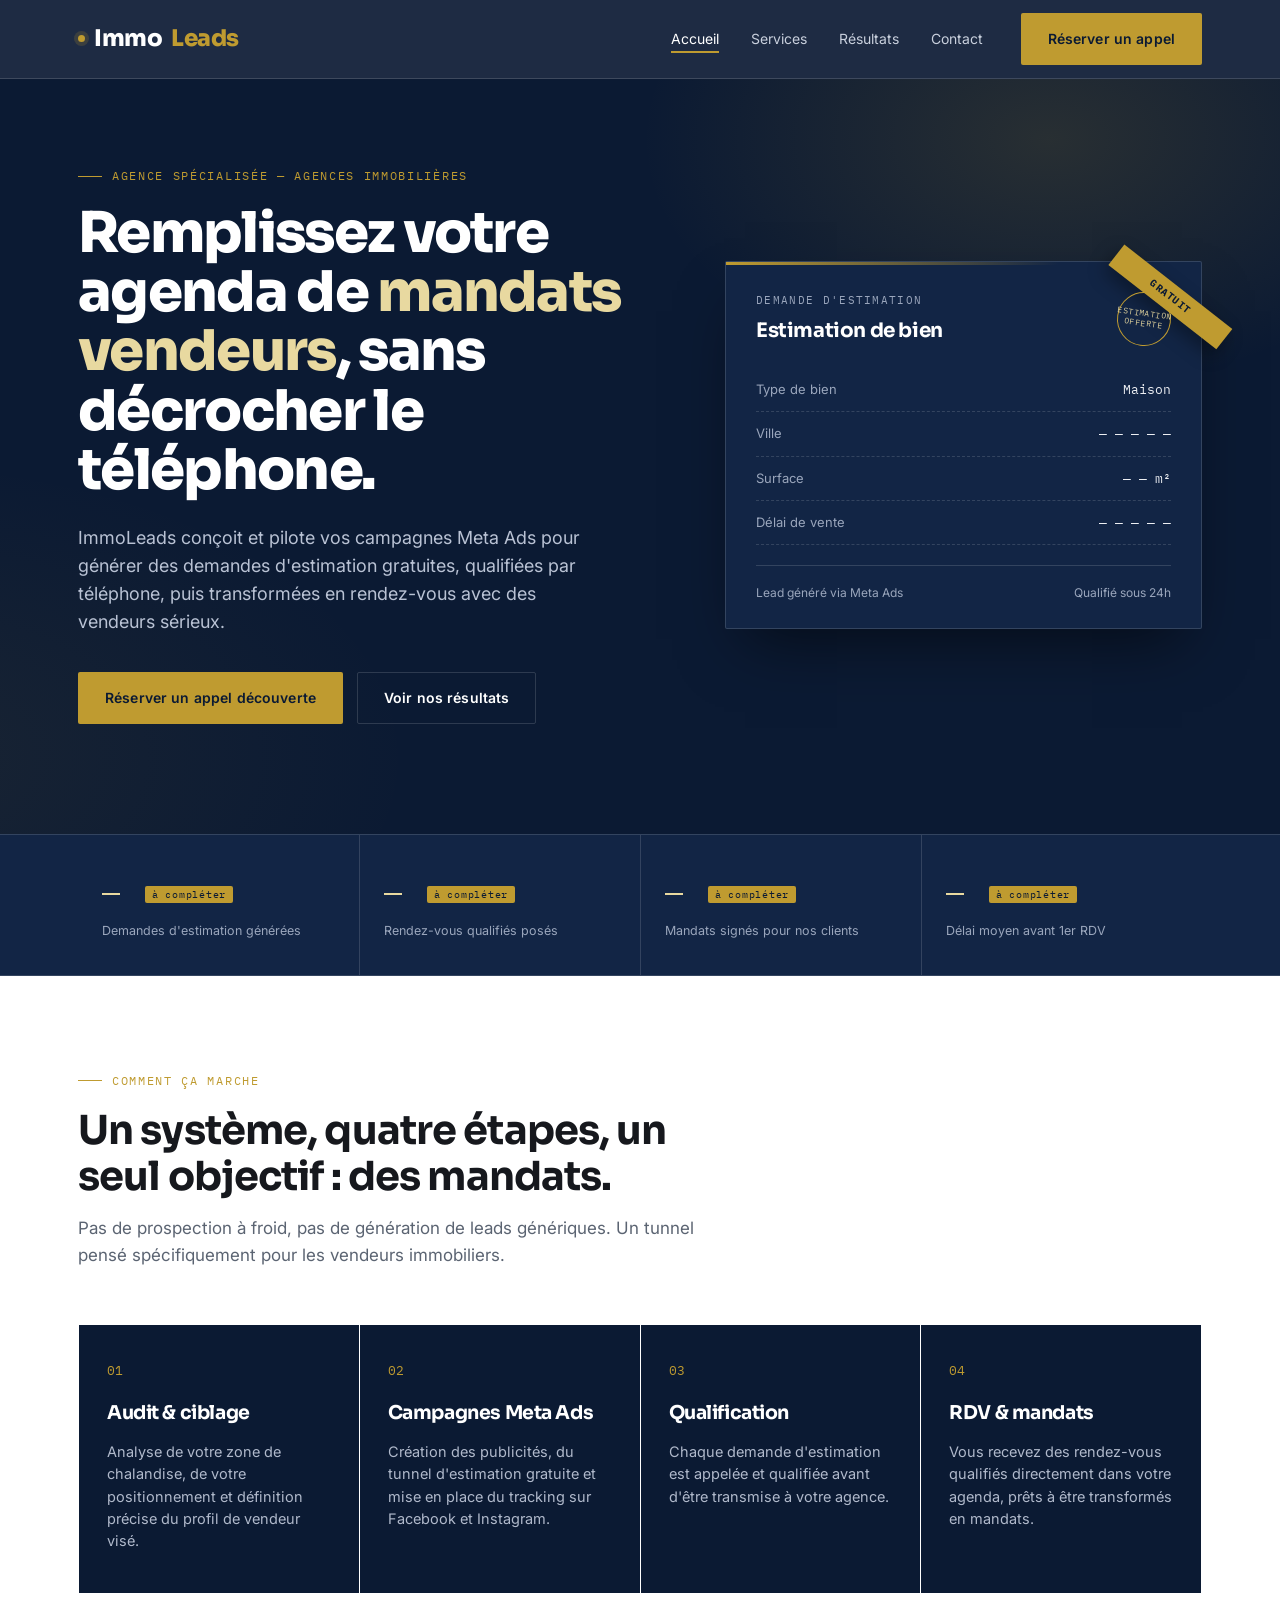
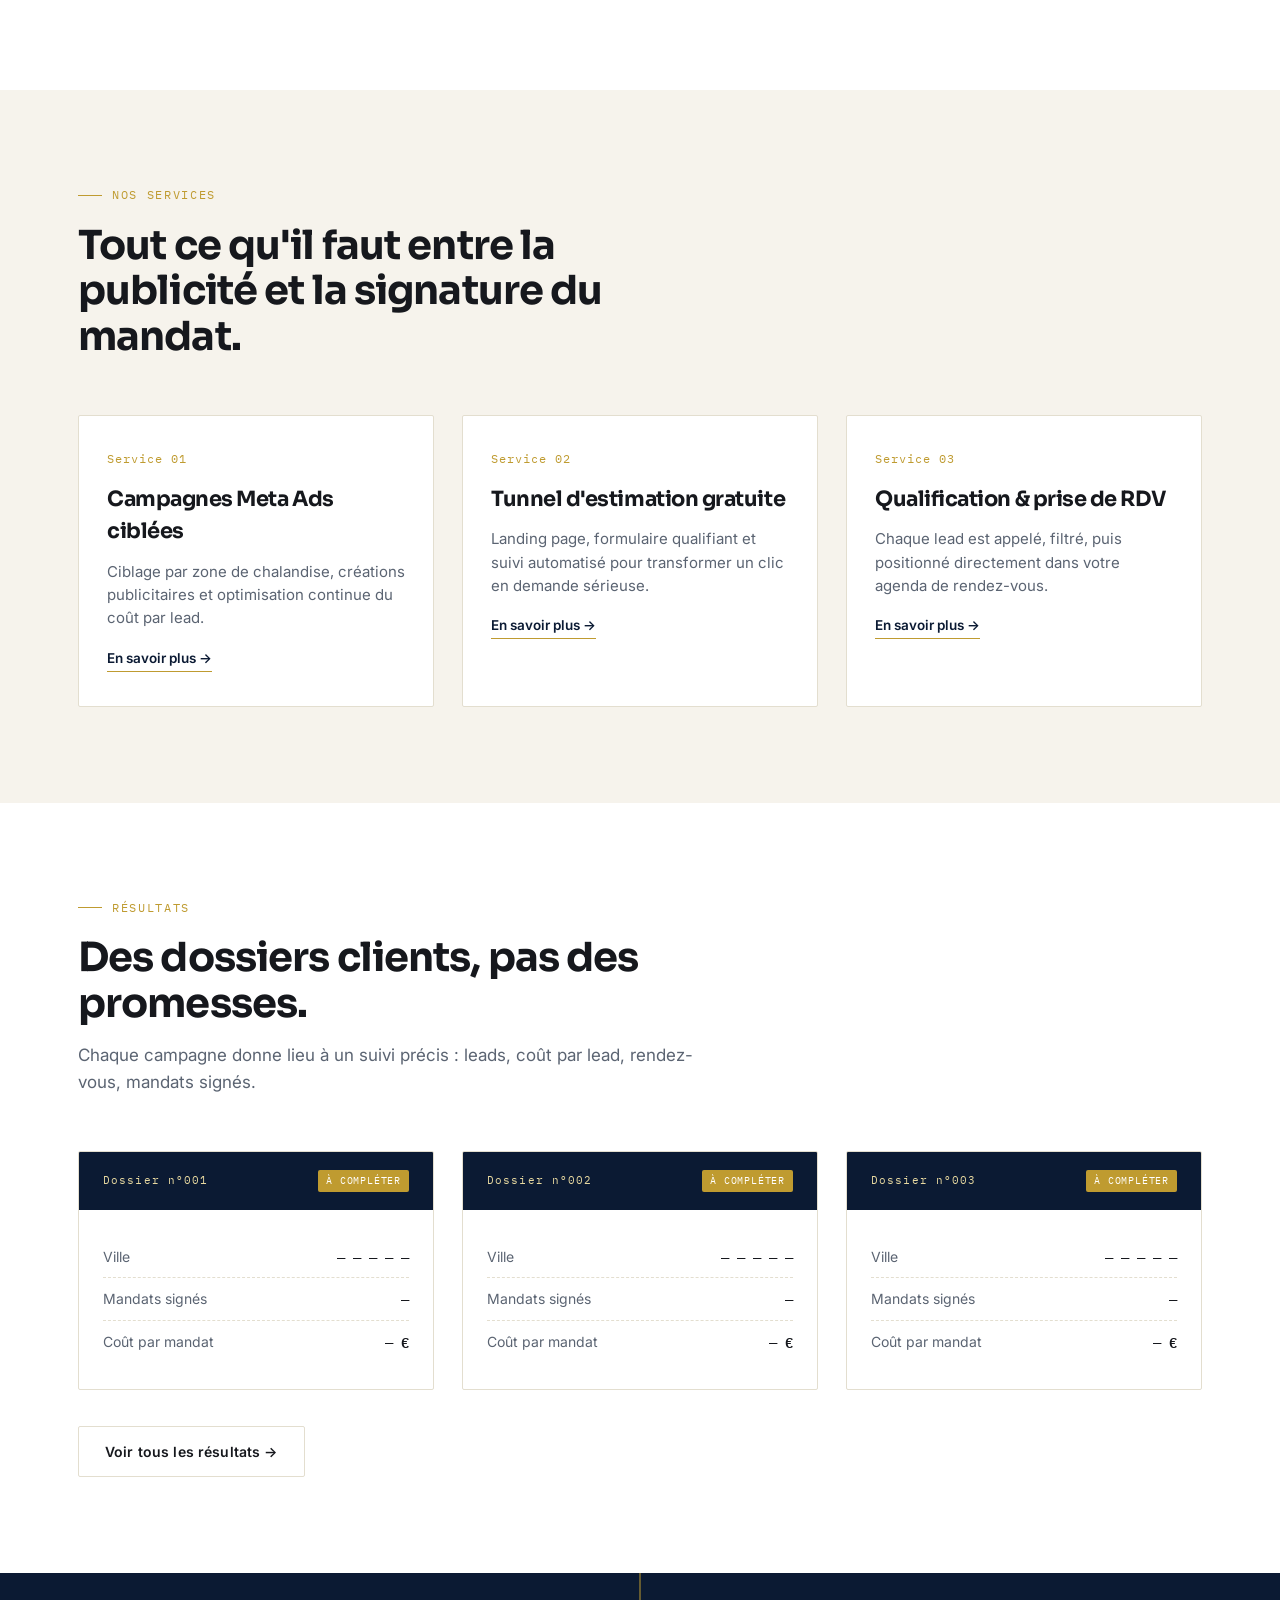
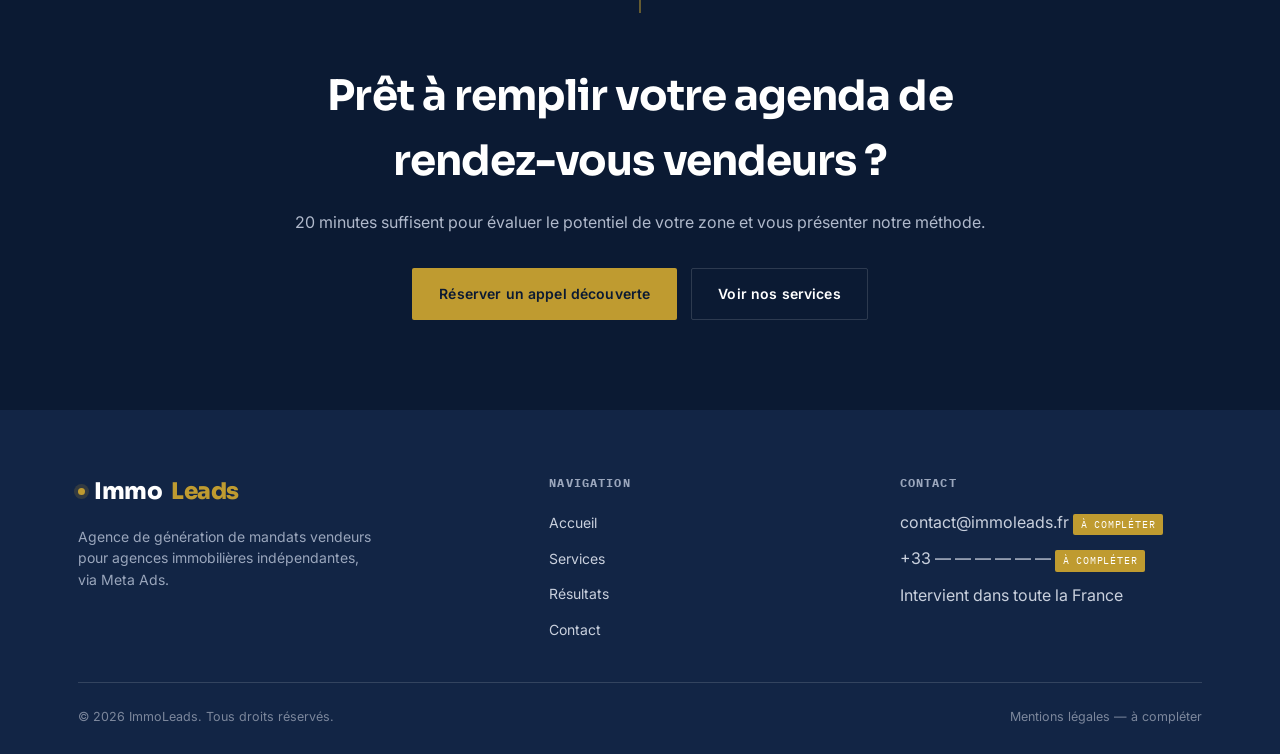
==== index.html @ 3cfb15c8 "Add ImmoLeads agency site: premium navy & gold, refined sans-serif Site web complet de l'agence mark" ====
<!DOCTYPE html>
<html lang="fr">
<head>
<meta charset="UTF-8">
<meta name="viewport" content="width=device-width, initial-scale=1.0">
<title>ImmoLeads — Génération de mandats vendeurs pour agences immobilières</title>
<meta name="description" content="ImmoLeads conçoit et pilote vos campagnes Meta Ads pour générer des estimations gratuites qualifiées, transformées en rendez-vous puis en mandats signés.">
<link rel="preconnect" href="https://fonts.googleapis.com">
<link rel="preconnect" href="https://fonts.gstatic.com" crossorigin>
<link href="https://fonts.googleapis.com/css2?family=Inter:wght@400;500;600;700&family=Sora:wght@500;600;700;800&family=IBM+Plex+Mono:wght@400;600&display=swap" rel="stylesheet">
<link rel="stylesheet" href="style.css">
</head>
<body>

<header class="site-header">
  <div class="wrap">
    <a href="index.html" class="logo"><span class="dot"></span>Immo<span class="accent">Leads</span></a>
    <nav class="nav-desktop">
      <ul class="nav-links">
        <li><a href="index.html" class="active">Accueil</a></li>
        <li><a href="services.html">Services</a></li>
        <li><a href="resultats.html">Résultats</a></li>
        <li><a href="contact.html">Contact</a></li>
      </ul>
      <a href="contact.html" class="btn btn-gold">Réserver un appel</a>
    </nav>
    <button class="nav-toggle" aria-label="Ouvrir le menu" aria-expanded="false">
      <svg viewBox="0 0 24 24" fill="none" stroke="currentColor" stroke-width="2"><line x1="3" y1="6" x2="21" y2="6"/><line x1="3" y1="12" x2="21" y2="12"/><line x1="3" y1="18" x2="21" y2="18"/></svg>
    </button>
  </div>
  <div class="nav-mobile">
    <a href="index.html">Accueil</a>
    <a href="services.html">Services</a>
    <a href="resultats.html">Résultats</a>
    <a href="contact.html">Contact</a>
    <a href="contact.html" class="btn btn-gold">Réserver un appel</a>
  </div>
</header>

<section class="hero">
  <div class="wrap">
    <div>
      <div class="eyebrow">Agence spécialisée — Agences immobilières</div>
      <h1>Remplissez votre agenda de <em>mandats vendeurs</em>, sans décrocher le téléphone.</h1>
      <p class="sub">ImmoLeads conçoit et pilote vos campagnes Meta Ads pour générer des demandes d'estimation gratuites, qualifiées par téléphone, puis transformées en rendez-vous avec des vendeurs sérieux.</p>
      <div class="cta-row">
        <a href="contact.html" class="btn btn-gold">Réserver un appel découverte</a>
        <a href="resultats.html" class="btn btn-outline">Voir nos résultats</a>
      </div>
    </div>
    <div class="estimation-card">
      <div class="ec-ribbon">Gratuit</div>
      <div class="ec-head">
        <div>
          <div class="ec-label">Demande d'estimation</div>
          <div class="ec-title">Estimation de bien</div>
        </div>
        <div class="seal">Estimation<br>offerte</div>
      </div>
      <div class="ec-field"><span>Type de bien</span><span>Maison</span></div>
      <div class="ec-field"><span>Ville</span><span>— — — — —</span></div>
      <div class="ec-field"><span>Surface</span><span>— — m²</span></div>
      <div class="ec-field"><span>Délai de vente</span><span>— — — — —</span></div>
      <div class="ec-foot">
        <span>Lead généré via Meta Ads</span>
        <span>Qualifié sous 24h</span>
      </div>
    </div>
  </div>
</section>

<section class="stat-strip">
  <div class="wrap">
    <div class="stat-item">
      <div class="stat-num">— <span class="tbd">à compléter</span></div>
      <div class="stat-label">Demandes d'estimation générées</div>
    </div>
    <div class="stat-item">
      <div class="stat-num">— <span class="tbd">à compléter</span></div>
      <div class="stat-label">Rendez-vous qualifiés posés</div>
    </div>
    <div class="stat-item">
      <div class="stat-num">— <span class="tbd">à compléter</span></div>
      <div class="stat-label">Mandats signés pour nos clients</div>
    </div>
    <div class="stat-item">
      <div class="stat-num">— <span class="tbd">à compléter</span></div>
      <div class="stat-label">Délai moyen avant 1er RDV</div>
    </div>
  </div>
</section>

<section class="section">
  <div class="wrap">
    <div class="section-head">
      <div class="eyebrow">Comment ça marche</div>
      <h2>Un système, quatre étapes, un seul objectif : des mandats.</h2>
      <p>Pas de prospection à froid, pas de génération de leads génériques. Un tunnel pensé spécifiquement pour les vendeurs immobiliers.</p>
    </div>
  </div>
  <div class="wrap">
    <div class="process-grid">
      <div class="process-step">
        <div class="num">01</div>
        <h3>Audit & ciblage</h3>
        <p>Analyse de votre zone de chalandise, de votre positionnement et définition précise du profil de vendeur visé.</p>
      </div>
      <div class="process-step">
        <div class="num">02</div>
        <h3>Campagnes Meta Ads</h3>
        <p>Création des publicités, du tunnel d'estimation gratuite et mise en place du tracking sur Facebook et Instagram.</p>
      </div>
      <div class="process-step">
        <div class="num">03</div>
        <h3>Qualification</h3>
        <p>Chaque demande d'estimation est appelée et qualifiée avant d'être transmise à votre agence.</p>
      </div>
      <div class="process-step">
        <div class="num">04</div>
        <h3>RDV & mandats</h3>
        <p>Vous recevez des rendez-vous qualifiés directement dans votre agenda, prêts à être transformés en mandats.</p>
      </div>
    </div>
  </div>
</section>

<section class="section section--cream">
  <div class="wrap">
    <div class="section-head">
      <div class="eyebrow">Nos services</div>
      <h2>Tout ce qu'il faut entre la publicité et la signature du mandat.</h2>
    </div>
    <div class="card-grid">
      <div class="card">
        <div class="num">Service 01</div>
        <h3>Campagnes Meta Ads ciblées</h3>
        <p>Ciblage par zone de chalandise, créations publicitaires et optimisation continue du coût par lead.</p>
        <a href="services.html" class="card-link">En savoir plus →</a>
      </div>
      <div class="card">
        <div class="num">Service 02</div>
        <h3>Tunnel d'estimation gratuite</h3>
        <p>Landing page, formulaire qualifiant et suivi automatisé pour transformer un clic en demande sérieuse.</p>
        <a href="services.html" class="card-link">En savoir plus →</a>
      </div>
      <div class="card">
        <div class="num">Service 03</div>
        <h3>Qualification & prise de RDV</h3>
        <p>Chaque lead est appelé, filtré, puis positionné directement dans votre agenda de rendez-vous.</p>
        <a href="services.html" class="card-link">En savoir plus →</a>
      </div>
    </div>
  </div>
</section>

<section class="section">
  <div class="wrap">
    <div class="section-head">
      <div class="eyebrow">Résultats</div>
      <h2>Des dossiers clients, pas des promesses.</h2>
      <p>Chaque campagne donne lieu à un suivi précis : leads, coût par lead, rendez-vous, mandats signés.</p>
    </div>
    <div class="card-grid">
      <div class="dossier-card">
        <div class="dossier-head"><span class="ref">Dossier n°001</span><span class="fill-tag">à compléter</span></div>
        <div class="dossier-body">
          <div class="dossier-row"><span>Ville</span><span>— — — — —</span></div>
          <div class="dossier-row"><span>Mandats signés</span><span>—</span></div>
          <div class="dossier-row"><span>Coût par mandat</span><span>— €</span></div>
        </div>
      </div>
      <div class="dossier-card">
        <div class="dossier-head"><span class="ref">Dossier n°002</span><span class="fill-tag">à compléter</span></div>
        <div class="dossier-body">
          <div class="dossier-row"><span>Ville</span><span>— — — — —</span></div>
          <div class="dossier-row"><span>Mandats signés</span><span>—</span></div>
          <div class="dossier-row"><span>Coût par mandat</span><span>— €</span></div>
        </div>
      </div>
      <div class="dossier-card">
        <div class="dossier-head"><span class="ref">Dossier n°003</span><span class="fill-tag">à compléter</span></div>
        <div class="dossier-body">
          <div class="dossier-row"><span>Ville</span><span>— — — — —</span></div>
          <div class="dossier-row"><span>Mandats signés</span><span>—</span></div>
          <div class="dossier-row"><span>Coût par mandat</span><span>— €</span></div>
        </div>
      </div>
    </div>
    <div style="margin-top:36px;">
      <a href="resultats.html" class="btn btn-outline on-light">Voir tous les résultats →</a>
    </div>
  </div>
</section>

<section class="cta-band">
  <div class="wrap">
    <h2>Prêt à remplir votre agenda de rendez-vous vendeurs ?</h2>
    <p>20 minutes suffisent pour évaluer le potentiel de votre zone et vous présenter notre méthode.</p>
    <div class="cta-row">
      <a href="contact.html" class="btn btn-gold">Réserver un appel découverte</a>
      <a href="services.html" class="btn btn-outline">Voir nos services</a>
    </div>
  </div>
</section>

<footer class="site-footer">
  <div class="wrap">
    <div class="footer-grid">
      <div class="footer-brand">
        <a href="index.html" class="logo"><span class="dot"></span>Immo<span class="accent">Leads</span></a>
        <p>Agence de génération de mandats vendeurs pour agences immobilières indépendantes, via Meta Ads.</p>
      </div>
      <div class="footer-col">
        <h4>Navigation</h4>
        <ul>
          <li><a href="index.html">Accueil</a></li>
          <li><a href="services.html">Services</a></li>
          <li><a href="resultats.html">Résultats</a></li>
          <li><a href="contact.html">Contact</a></li>
        </ul>
      </div>
      <div class="footer-col">
        <h4>Contact</h4>
        <ul>
          <li>contact@immoleads.fr <span class="fill-tag">à compléter</span></li>
          <li>+33 — — — — — — <span class="fill-tag">à compléter</span></li>
          <li>Intervient dans toute la France</li>
        </ul>
      </div>
    </div>
    <div class="footer-bottom">
      <span>© 2026 ImmoLeads. Tous droits réservés.</span>
      <span>Mentions légales — à compléter</span>
    </div>
  </div>
</footer>

<script src="script.js"></script>
</body>
</html>
---- style.css ----
/* ==========================================================================
   ImmoLeads — Design tokens
   Display: Sora (refined geometric sans-serif, premium gravitas)
   Body: Inter (clean, trustworthy)
   Utility/data: IBM Plex Mono (stats, figures, labels — "data behind the deal")
   Palette: bleu marine & doré
   ========================================================================== */

:root{
  --navy-deep:#0B1A33;
  --navy-mid:#122545;
  --navy-line:rgba(255,255,255,0.12);
  --gold:#BF9B30;
  --gold-light:#E8D9A0;
  --cream:#F6F3EC;
  --paper:#FFFFFF;
  --ink:#16181D;
  --slate:#5B6472;
  --border-light:#E3DECF;
  --border-dark:rgba(255,255,255,0.14);

  --display: "Sora", -apple-system, BlinkMacSystemFont, "Segoe UI", sans-serif;
  --sans: "Inter", -apple-system, BlinkMacSystemFont, "Segoe UI", sans-serif;
  --mono: "IBM Plex Mono", "SFMono-Regular", Menlo, monospace;

  --max-w: 1180px;
  --radius: 2px;
}

*,*::before,*::after{ box-sizing:border-box; }
html{ scroll-behavior:smooth; }
@media (prefers-reduced-motion: reduce){
  html{ scroll-behavior:auto; }
  *,*::before,*::after{ animation-duration:0.01ms !important; animation-iteration-count:1 !important; transition-duration:0.01ms !important; }
}

body{
  margin:0;
  font-family:var(--sans);
  color:var(--ink);
  background:var(--paper);
  -webkit-font-smoothing:antialiased;
  line-height:1.55;
}

img{ max-width:100%; display:block; }
a{ color:inherit; text-decoration:none; }
ul{ margin:0; padding:0; list-style:none; }
h1,h2,h3,h4{ font-family:var(--display); margin:0; font-weight:700; letter-spacing:-0.022em; }
p{ margin:0; }

:focus-visible{
  outline:2px solid var(--gold);
  outline-offset:3px;
}

.wrap{
  max-width:var(--max-w);
  margin:0 auto;
  padding:0 28px;
}

.eyebrow{
  font-family:var(--mono);
  font-size:12px;
  letter-spacing:0.14em;
  text-transform:uppercase;
  color:var(--gold);
  display:flex;
  align-items:center;
  gap:10px;
  margin-bottom:18px;
}
.eyebrow::before{
  content:"";
  width:24px;
  height:1px;
  background:var(--gold);
  display:inline-block;
}

.section{ padding:96px 0; }
.section--tight{ padding:64px 0; }
.section--navy{ background:var(--navy-deep); color:#EDEFF3; }
.section--mid{ background:var(--navy-mid); color:#EDEFF3; }
.section--cream{ background:var(--cream); }

.section-head{
  max-width:640px;
  margin-bottom:56px;
}
.section-head h2{ font-size:clamp(28px,3.4vw,40px); line-height:1.14; }
.section-head p{ margin-top:16px; color:var(--slate); font-size:17px; }
.section--navy .section-head p,
.section--mid .section-head p{ color:#B9C2D4; }

/* ---------- Buttons ---------- */
.btn{
  display:inline-flex;
  align-items:center;
  justify-content:center;
  gap:8px;
  padding:14px 26px;
  font-family:var(--sans);
  font-size:14px;
  font-weight:600;
  letter-spacing:0.01em;
  border-radius:var(--radius);
  border:1px solid transparent;
  cursor:pointer;
  transition:background .18s ease, color .18s ease, border-color .18s ease, transform .18s ease;
  white-space:nowrap;
}
.btn-gold{
  background:var(--gold);
  color:var(--navy-deep);
}
.btn-gold:hover{ background:var(--gold-light); transform:translateY(-1px); }
.btn-outline{
  background:transparent;
  color:inherit;
  border-color:var(--border-dark);
}
.btn-outline:hover{ border-color:var(--gold); color:var(--gold); }
.section--cream .btn-outline,
body .btn-outline.on-light{
  border-color:var(--border-light);
  color:var(--ink);
}
.section--cream .btn-outline:hover{ border-color:var(--gold); color:var(--gold); }
.btn-block{ width:100%; }

/* ---------- Header ---------- */
.site-header{
  position:sticky;
  top:0;
  z-index:50;
  background:rgba(11,26,51,0.92);
  backdrop-filter:blur(8px);
  border-bottom:1px solid var(--border-dark);
}
.site-header .wrap{
  display:flex;
  align-items:center;
  justify-content:space-between;
  height:78px;
}

/* ---------- Brand / studio name (en vedette) ---------- */
.logo{
  font-family:var(--display);
  font-size:23px;
  font-weight:800;
  color:#fff;
  display:flex;
  align-items:center;
  gap:9px;
  letter-spacing:-0.02em;
}
.logo .dot{
  width:7px; height:7px;
  background:var(--gold);
  border-radius:50%;
  display:inline-block;
  box-shadow:0 0 0 4px rgba(191,155,48,0.18);
}
.logo .accent{ color:var(--gold); }

.nav-desktop{
  display:flex;
  align-items:center;
  gap:38px;
}
.nav-links{
  display:flex;
  gap:32px;
  font-size:14px;
  color:#C9D0DD;
}
.nav-links a{ position:relative; padding:6px 0; transition:color .15s ease; }
.nav-links a:hover, .nav-links a.active{ color:#fff; }
.nav-links a.active::after{
  content:"";
  position:absolute;
  left:0; right:0; bottom:0;
  height:2px;
  background:var(--gold);
}

.nav-toggle{
  display:none;
  background:none;
  border:1px solid var(--border-dark);
  color:#fff;
  width:42px; height:42px;
  align-items:center;
  justify-content:center;
  border-radius:var(--radius);
  cursor:pointer;
}
.nav-toggle svg{ width:18px; height:18px; }

.nav-mobile{
  display:none;
  flex-direction:column;
  background:var(--navy-mid);
  border-bottom:1px solid var(--border-dark);
}
.nav-mobile.open{ display:flex; }
.nav-mobile a{
  padding:16px 28px;
  border-top:1px solid var(--border-dark);
  font-size:15px;
  color:#EDEFF3;
}
.nav-mobile .btn{ margin:18px 28px; }

@media (max-width:880px){
  .nav-desktop{ display:none; }
  .nav-toggle{ display:flex; }
}

/* ---------- Hero ---------- */
.hero{
  background:var(--navy-deep);
  color:#fff;
  position:relative;
  overflow:hidden;
  padding:88px 0 110px;
}
.hero::before{
  content:"";
  position:absolute;
  inset:0;
  background:
    radial-gradient(680px 420px at 82% 8%, rgba(191,155,48,0.16), transparent 60%),
    radial-gradient(900px 500px at -10% 90%, rgba(191,155,48,0.08), transparent 60%);
  pointer-events:none;
}
.hero .wrap{
  position:relative;
  display:grid;
  grid-template-columns:1.1fr 0.9fr;
  gap:64px;
  align-items:center;
}
.hero h1{
  font-size:clamp(34px,4.6vw,56px);
  line-height:1.06;
  font-weight:800;
  letter-spacing:-0.03em;
  color:#fff;
}
.hero h1 em{ color:var(--gold-light); font-style:normal; }
.hero .sub{
  margin-top:24px;
  font-size:18px;
  color:#B9C2D4;
  max-width:520px;
}
.hero .cta-row{
  display:flex;
  gap:14px;
  margin-top:36px;
  flex-wrap:wrap;
}
.hero--page{ padding:64px 0 80px; }
.hero--page .wrap{ grid-template-columns:1fr; gap:0; }
.hero--page .sub{ max-width:620px; }

/* ---------- Estimation card (signature element) ---------- */
.estimation-card{
  position:relative;
  background:var(--navy-mid);
  border:1px solid var(--border-dark);
  border-radius:var(--radius);
  padding:30px 30px 26px;
  box-shadow:0 30px 60px -20px rgba(0,0,0,0.55);
}
.estimation-card::before{
  content:"";
  position:absolute;
  top:0; left:0; right:0;
  height:3px;
  background:linear-gradient(90deg,var(--gold),transparent 70%);
}
.estimation-card .ec-head{
  display:flex;
  justify-content:space-between;
  align-items:flex-start;
  margin-bottom:22px;
}
.estimation-card .ec-label{
  font-family:var(--mono);
  font-size:11px;
  letter-spacing:0.12em;
  text-transform:uppercase;
  color:#9AA6BC;
}
.estimation-card .ec-title{
  font-family:var(--display);
  font-weight:700;
  font-size:20px;
  letter-spacing:-0.02em;
  color:#fff;
  margin-top:6px;
}
.seal{
  width:54px; height:54px;
  border-radius:50%;
  border:1px solid var(--gold);
  display:flex;
  align-items:center;
  justify-content:center;
  text-align:center;
  font-family:var(--mono);
  font-size:8px;
  letter-spacing:0.06em;
  text-transform:uppercase;
  color:var(--gold-light);
  line-height:1.2;
  flex-shrink:0;
  transform:rotate(8deg);
}
.ec-field{
  display:flex;
  justify-content:space-between;
  align-items:baseline;
  padding:11px 0;
  border-bottom:1px dashed var(--border-dark);
  font-size:13px;
}
.ec-field span:first-child{ color:#9AA6BC; }
.ec-field span:last-child{ color:#EDEFF3; font-family:var(--mono); }
.ec-ribbon{
  position:absolute;
  top:22px; right:-38px;
  background:var(--gold);
  color:var(--navy-deep);
  font-family:var(--mono);
  font-size:10px;
  letter-spacing:0.1em;
  text-transform:uppercase;
  font-weight:700;
  padding:5px 44px;
  transform:rotate(38deg);
  box-shadow:0 8px 18px rgba(0,0,0,0.35);
}
.ec-foot{
  margin-top:20px;
  padding-top:18px;
  border-top:1px solid var(--border-dark);
  font-size:12px;
  color:#9AA6BC;
  display:flex;
  justify-content:space-between;
}

/* ---------- Stat strip ---------- */
.stat-strip{
  background:var(--navy-mid);
  border-top:1px solid var(--border-dark);
  border-bottom:1px solid var(--border-dark);
}
.stat-strip .wrap{
  display:grid;
  grid-template-columns:repeat(4,1fr);
  gap:0;
}
.stat-item{
  padding:34px 24px;
  text-align:left;
  border-left:1px solid var(--border-dark);
}
.stat-item:first-child{ border-left:none; }
.stat-num{
  font-family:var(--mono);
  font-size:30px;
  color:var(--gold-light);
  letter-spacing:-0.02em;
}
.stat-label{
  margin-top:6px;
  font-size:12.5px;
  color:#9AA6BC;
}
.tbd{
  font-size:9.5px;
  font-family:var(--mono);
  letter-spacing:0.08em;
  color:var(--navy-deep);
  background:var(--gold);
  padding:2px 7px;
  border-radius:2px;
  margin-left:8px;
  vertical-align:middle;
}

/* ---------- Process steps ---------- */
.process-grid{
  display:grid;
  grid-template-columns:repeat(4,1fr);
  gap:1px;
  background:var(--border-dark);
  border:1px solid var(--border-dark);
}
.process-step{
  background:var(--navy-deep);
  padding:36px 28px 40px;
}
.process-step .num{
  font-family:var(--mono);
  font-size:13px;
  color:var(--gold);
}
.process-step h3{
  font-size:19px;
  color:#fff;
  margin-top:18px;
}
.process-step p{
  margin-top:12px;
  font-size:14.5px;
  color:#B0B9CB;
}

/* ---------- Card grids ---------- */
.card-grid{
  display:grid;
  grid-template-columns:repeat(3,1fr);
  gap:28px;
}
.card{
  background:var(--paper);
  border:1px solid var(--border-light);
  padding:34px 28px;
  border-radius:var(--radius);
  transition:border-color .18s ease, transform .18s ease;
}
.card:hover{ border-color:var(--gold); transform:translateY(-3px); }
.card .num{
  font-family:var(--mono);
  font-size:12px;
  color:var(--gold);
  letter-spacing:0.08em;
}
.card h3{ font-size:21px; margin-top:14px; }
.card p{ margin-top:12px; color:var(--slate); font-size:15px; }
.card a.card-link{
  display:inline-block;
  margin-top:18px;
  font-size:13.5px;
  font-weight:600;
  color:var(--navy-deep);
  border-bottom:1px solid var(--gold);
  padding-bottom:2px;
}

/* ---------- Dossier card (results) ---------- */
.dossier-card{
  background:var(--paper);
  border:1px solid var(--border-light);
  border-radius:var(--radius);
  padding:0;
  overflow:hidden;
}
.dossier-head{
  background:var(--navy-deep);
  color:#fff;
  padding:18px 24px;
  display:flex;
  justify-content:space-between;
  align-items:center;
}
.dossier-head .ref{
  font-family:var(--mono);
  font-size:11px;
  letter-spacing:0.1em;
  color:var(--gold-light);
}
.dossier-body{ padding:26px 24px; }
.dossier-row{
  display:flex;
  justify-content:space-between;
  padding:10px 0;
  border-bottom:1px dashed var(--border-light);
  font-size:14px;
}
.dossier-row:last-child{ border-bottom:none; }
.dossier-row span:first-child{ color:var(--slate); }
.dossier-row span:last-child{ font-family:var(--mono); font-weight:600; }
.dossier-quote{
  margin-top:18px;
  padding-top:18px;
  border-top:1px solid var(--border-light);
  font-style:italic;
  color:var(--slate);
  font-size:14px;
}

/* ---------- Service block (alternating) ---------- */
.service-block{
  display:grid;
  grid-template-columns:0.9fr 1.1fr;
  gap:64px;
  align-items:center;
  padding:64px 0;
  border-bottom:1px solid var(--border-light);
}
.service-block:last-child{ border-bottom:none; }
.service-block.reverse{ direction:rtl; }
.service-block.reverse > *{ direction:ltr; }
.service-visual{
  background:var(--cream);
  border:1px solid var(--border-light);
  padding:32px;
  min-height:280px;
  display:flex;
  flex-direction:column;
  justify-content:center;
  gap:14px;
}
.service-visual .vline{
  display:flex;
  justify-content:space-between;
  font-family:var(--mono);
  font-size:12.5px;
  color:var(--slate);
  padding:9px 0;
  border-bottom:1px dashed var(--border-light);
}
.service-block .num{
  font-family:var(--mono);
  color:var(--gold);
  font-size:13px;
}
.service-block h3{ font-size:27px; margin-top:14px; }
.service-block p.desc{ margin-top:14px; color:var(--slate); font-size:16px; }
.service-block .includes{ margin-top:22px; display:flex; flex-direction:column; gap:10px; }
.service-block .includes li{
  display:flex;
  gap:10px;
  font-size:14.5px;
  align-items:flex-start;
}
.service-block .includes li::before{
  content:"";
  width:6px; height:6px;
  margin-top:7px;
  background:var(--gold);
  flex-shrink:0;
}

/* ---------- CTA band ---------- */
.cta-band{
  background:var(--navy-deep);
  color:#fff;
  text-align:center;
  padding:90px 0;
  position:relative;
  overflow:hidden;
}
.cta-band::before{
  content:"";
  position:absolute; left:50%; top:0;
  width:1px; height:40px;
  background:var(--gold);
  transform:translateX(-50%);
}
.cta-band h2{
  font-size:clamp(28px,3.6vw,42px);
  max-width:680px;
  margin:0 auto;
}
.cta-band p{ margin-top:16px; color:#B0B9CB; }
.cta-band .cta-row{
  margin-top:34px;
  display:flex;
  justify-content:center;
  gap:14px;
  flex-wrap:wrap;
}

/* ---------- Footer ---------- */
.site-footer{
  background:var(--navy-mid);
  color:#C9D0DD;
  padding:64px 0 28px;
}
.footer-grid{
  display:grid;
  grid-template-columns:1.4fr 1fr 1fr;
  gap:48px;
  padding-bottom:40px;
  border-bottom:1px solid var(--border-dark);
}
.footer-brand .logo{ color:#fff; }
.footer-brand p{ margin-top:16px; font-size:14px; color:#9AA6BC; max-width:300px; }
.footer-col h4{
  font-family:var(--mono);
  font-size:11.5px;
  letter-spacing:0.1em;
  text-transform:uppercase;
  color:#9AA6BC;
  margin-bottom:18px;
}
.footer-col ul{ display:flex; flex-direction:column; gap:11px; }
.footer-col a{ font-size:14px; color:#C9D0DD; transition:color .15s ease; }
.footer-col a:hover{ color:var(--gold-light); }
.footer-bottom{
  padding-top:24px;
  display:flex;
  justify-content:space-between;
  font-size:12.5px;
  color:#7C879C;
  flex-wrap:wrap;
  gap:10px;
}

/* ---------- Forms ---------- */
.form-grid{ display:grid; grid-template-columns:1fr 1fr; gap:18px; }
.field{ display:flex; flex-direction:column; gap:8px; }
.field.full{ grid-column:1 / -1; }
.field label{ font-size:13px; font-weight:600; color:var(--ink); }
.field input, .field textarea{
  font-family:var(--sans);
  font-size:15px;
  padding:13px 14px;
  border:1px solid var(--border-light);
  border-radius:var(--radius);
  background:var(--paper);
  color:var(--ink);
}
.field input:focus, .field textarea:focus{
  outline:none;
  border-color:var(--gold);
  box-shadow:0 0 0 3px rgba(191,155,48,0.15);
}
.field textarea{ resize:vertical; min-height:120px; }

.contact-grid{
  display:grid;
  grid-template-columns:1.2fr 0.8fr;
  gap:48px;
  align-items:start;
}
.contact-info-card{
  background:var(--navy-deep);
  color:#fff;
  padding:36px 32px;
  border-radius:var(--radius);
}
.contact-info-card .row{
  padding:18px 0;
  border-top:1px solid var(--border-dark);
}
.contact-info-card .row:first-of-type{ border-top:none; padding-top:0; }
.contact-info-card .row .k{
  font-family:var(--mono);
  font-size:11px;
  letter-spacing:0.1em;
  text-transform:uppercase;
  color:var(--gold-light);
}
.contact-info-card .row .v{ margin-top:8px; font-size:15px; }

/* ---------- Misc ---------- */
.fill-tag{
  display:inline-block;
  font-family:var(--mono);
  font-size:10px;
  letter-spacing:0.08em;
  text-transform:uppercase;
  color:#fff;
  background:var(--gold);
  padding:3px 8px;
  border-radius:2px;
}

/* ---------- Responsive ---------- */
@media (max-width:980px){
  .hero .wrap{ grid-template-columns:1fr; }
  .hero .estimation-card{ max-width:440px; }
  .process-grid{ grid-template-columns:repeat(2,1fr); }
  .card-grid{ grid-template-columns:repeat(2,1fr); }
  .footer-grid{ grid-template-columns:1fr 1fr; }
  .footer-brand{ grid-column:1 / -1; }
  .service-block, .service-block.reverse{
    direction:ltr;
    grid-template-columns:1fr;
    gap:30px;
  }
  .contact-grid{ grid-template-columns:1fr; }
}
@media (max-width:620px){
  .section{ padding:64px 0; }
  .process-grid{ grid-template-columns:1fr; }
  .card-grid{ grid-template-columns:1fr; }
  .stat-strip .wrap{ grid-template-columns:repeat(2,1fr); }
  .stat-item:nth-child(3){ border-left:none; }
  .form-grid{ grid-template-columns:1fr; }
  .footer-grid{ grid-template-columns:1fr; gap:32px; }
  .footer-bottom{ flex-direction:column; }
  .ec-ribbon{ display:none; }
}
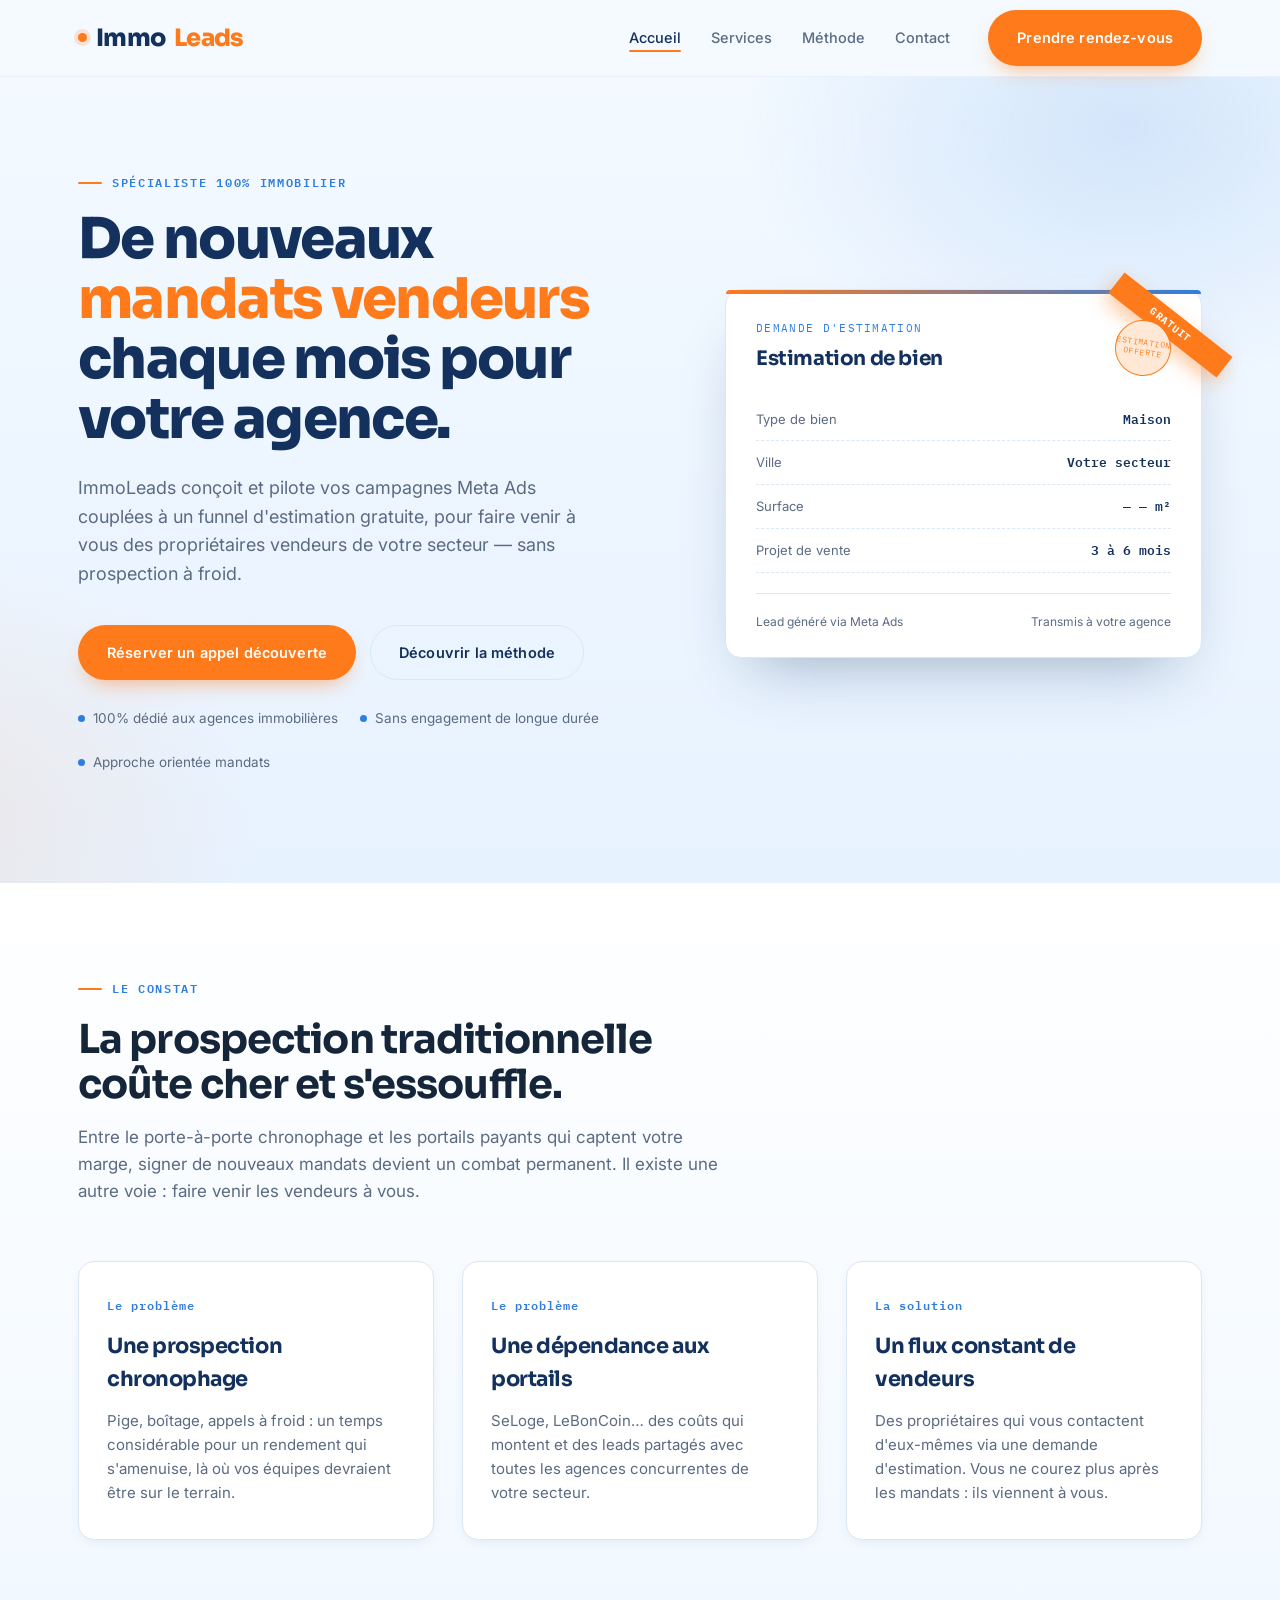
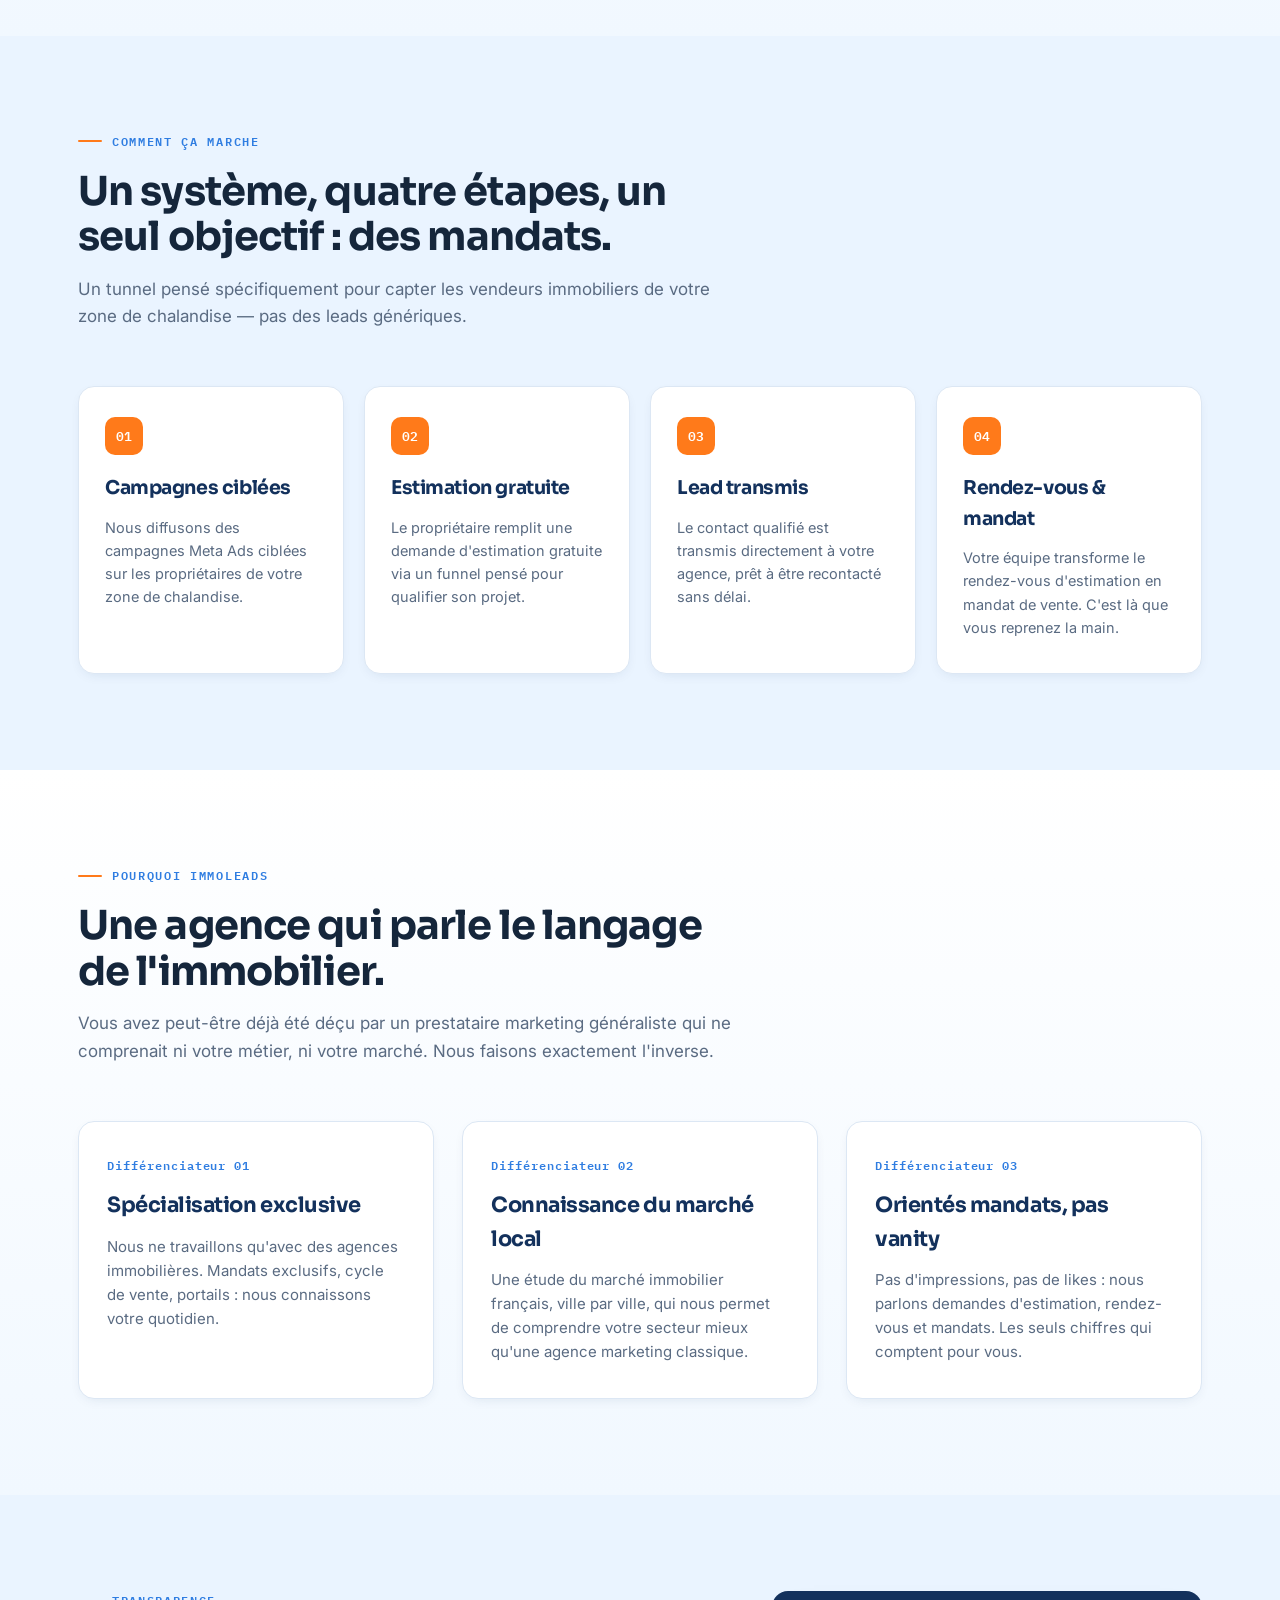
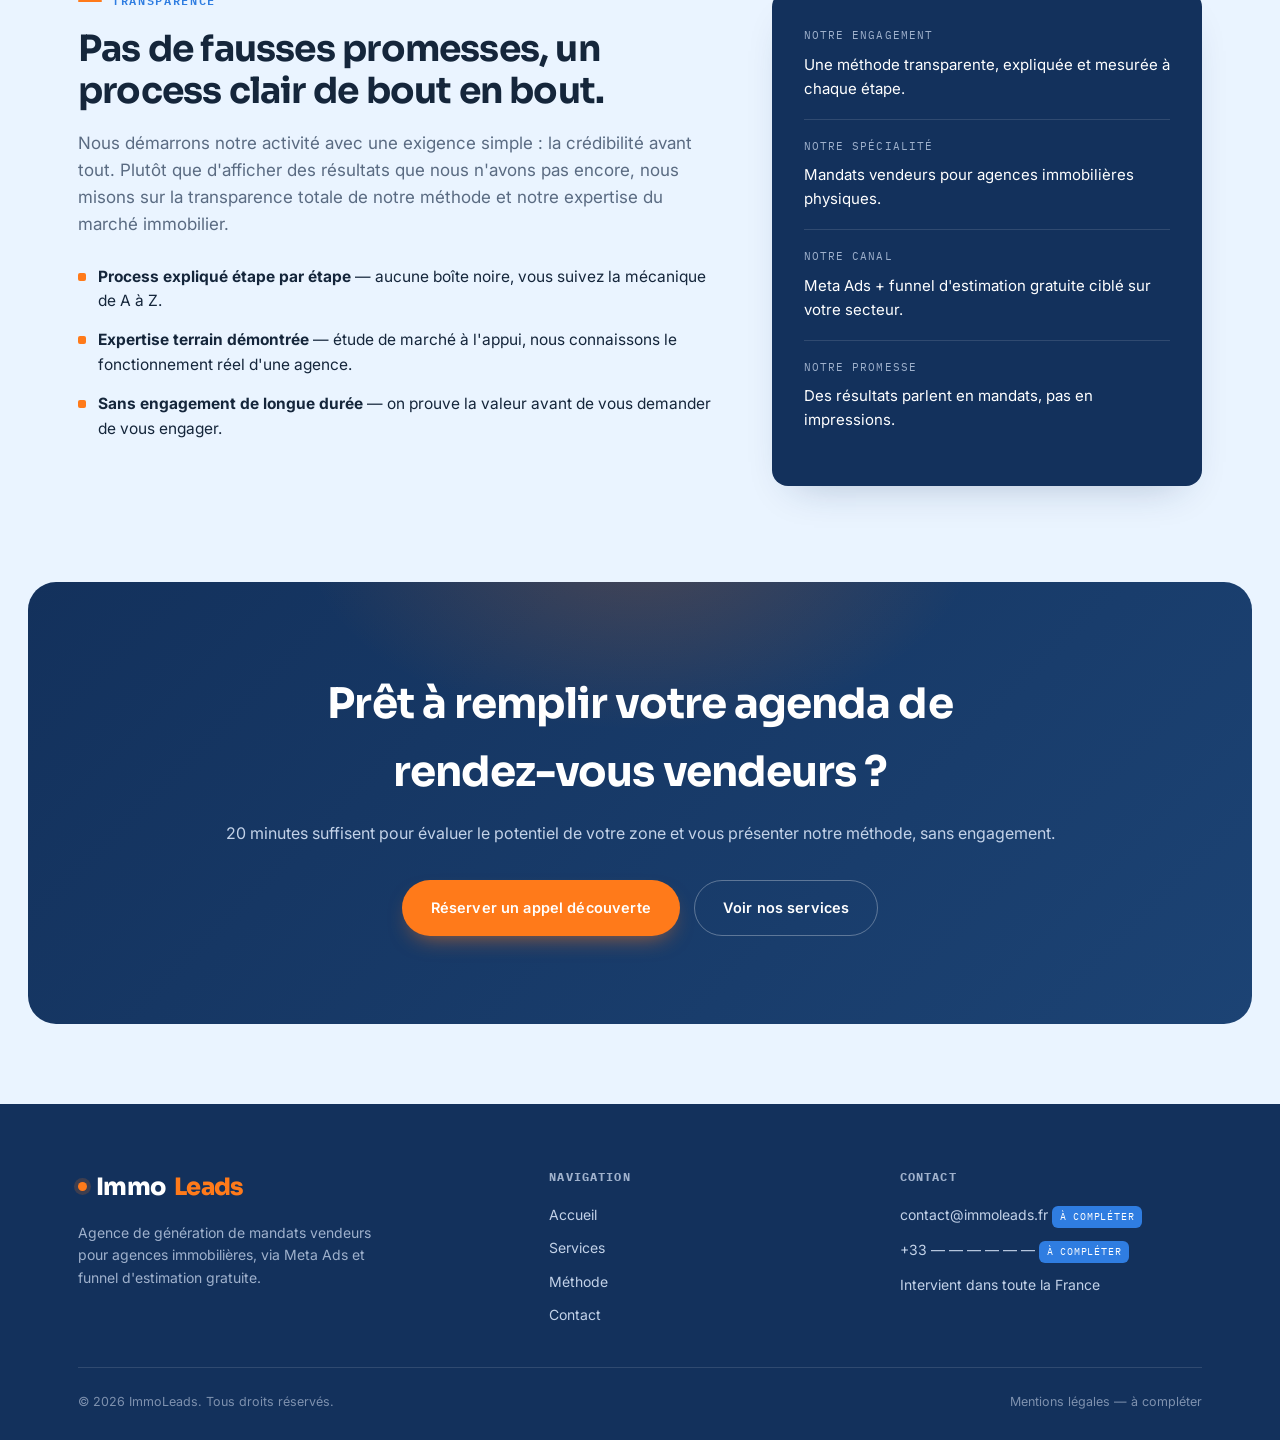
==== commit 7dc9e5c5: "Refonte page d'accueil : design lumineux bleu ciel + CTA orange - Nouveau thème clair et épuré (fond" ====
--- a/index.html
+++ b/index.html
@@ -3,8 +3,8 @@
 <head>
 <meta charset="UTF-8">
 <meta name="viewport" content="width=device-width, initial-scale=1.0">
-<title>ImmoLeads — Génération de mandats vendeurs pour agences immobilières</title>
-<meta name="description" content="ImmoLeads conçoit et pilote vos campagnes Meta Ads pour générer des estimations gratuites qualifiées, transformées en rendez-vous puis en mandats signés.">
+<title>ImmoLeads — Des mandats vendeurs pour les agences immobilières</title>
+<meta name="description" content="ImmoLeads génère des mandats vendeurs qualifiés pour les agences immobilières, via des campagnes Meta Ads et un funnel d'estimation gratuite. Spécialiste 100% immobilier.">
 <link rel="preconnect" href="https://fonts.googleapis.com">
 <link rel="preconnect" href="https://fonts.gstatic.com" crossorigin>
 <link href="https://fonts.googleapis.com/css2?family=Inter:wght@400;500;600;700&family=Sora:wght@500;600;700;800&family=IBM+Plex+Mono:wght@400;600&display=swap" rel="stylesheet">
@@ -19,10 +19,10 @@
       <ul class="nav-links">
         <li><a href="index.html" class="active">Accueil</a></li>
         <li><a href="services.html">Services</a></li>
-        <li><a href="resultats.html">Résultats</a></li>
+        <li><a href="resultats.html">Méthode</a></li>
         <li><a href="contact.html">Contact</a></li>
       </ul>
-      <a href="contact.html" class="btn btn-gold">Réserver un appel</a>
+      <a href="contact.html" class="btn btn-gold">Prendre rendez-vous</a>
     </nav>
     <button class="nav-toggle" aria-label="Ouvrir le menu" aria-expanded="false">
       <svg viewBox="0 0 24 24" fill="none" stroke="currentColor" stroke-width="2"><line x1="3" y1="6" x2="21" y2="6"/><line x1="3" y1="12" x2="21" y2="12"/><line x1="3" y1="18" x2="21" y2="18"/></svg>
@@ -31,21 +31,27 @@
   <div class="nav-mobile">
     <a href="index.html">Accueil</a>
     <a href="services.html">Services</a>
-    <a href="resultats.html">Résultats</a>
+    <a href="resultats.html">Méthode</a>
     <a href="contact.html">Contact</a>
-    <a href="contact.html" class="btn btn-gold">Réserver un appel</a>
+    <a href="contact.html" class="btn btn-gold">Prendre rendez-vous</a>
   </div>
 </header>
 
+<!-- ===================== HERO ===================== -->
 <section class="hero">
   <div class="wrap">
     <div>
-      <div class="eyebrow">Agence spécialisée — Agences immobilières</div>
-      <h1>Remplissez votre agenda de <em>mandats vendeurs</em>, sans décrocher le téléphone.</h1>
-      <p class="sub">ImmoLeads conçoit et pilote vos campagnes Meta Ads pour générer des demandes d'estimation gratuites, qualifiées par téléphone, puis transformées en rendez-vous avec des vendeurs sérieux.</p>
+      <div class="eyebrow">Spécialiste 100% immobilier</div>
+      <h1>De nouveaux <em>mandats vendeurs</em> chaque mois pour votre agence.</h1>
+      <p class="sub">ImmoLeads conçoit et pilote vos campagnes Meta Ads couplées à un funnel d'estimation gratuite, pour faire venir à vous des propriétaires vendeurs de votre secteur — sans prospection à froid.</p>
       <div class="cta-row">
         <a href="contact.html" class="btn btn-gold">Réserver un appel découverte</a>
-        <a href="resultats.html" class="btn btn-outline">Voir nos résultats</a>
+        <a href="services.html" class="btn btn-outline">Découvrir la méthode</a>
+      </div>
+      <div class="trust-row">
+        <span>100% dédié aux agences immobilières</span>
+        <span>Sans engagement de longue durée</span>
+        <span>Approche orientée mandats</span>
       </div>
     </div>
     <div class="estimation-card">
@@ -58,144 +64,147 @@
         <div class="seal">Estimation<br>offerte</div>
       </div>
       <div class="ec-field"><span>Type de bien</span><span>Maison</span></div>
-      <div class="ec-field"><span>Ville</span><span>— — — — —</span></div>
+      <div class="ec-field"><span>Ville</span><span>Votre secteur</span></div>
       <div class="ec-field"><span>Surface</span><span>— — m²</span></div>
-      <div class="ec-field"><span>Délai de vente</span><span>— — — — —</span></div>
+      <div class="ec-field"><span>Projet de vente</span><span>3 à 6 mois</span></div>
       <div class="ec-foot">
         <span>Lead généré via Meta Ads</span>
-        <span>Qualifié sous 24h</span>
-      </div>
-    </div>
-  </div>
-</section>
-
-<section class="stat-strip">
-  <div class="wrap">
-    <div class="stat-item">
-      <div class="stat-num">— <span class="tbd">à compléter</span></div>
-      <div class="stat-label">Demandes d'estimation générées</div>
-    </div>
-    <div class="stat-item">
-      <div class="stat-num">— <span class="tbd">à compléter</span></div>
-      <div class="stat-label">Rendez-vous qualifiés posés</div>
-    </div>
-    <div class="stat-item">
-      <div class="stat-num">— <span class="tbd">à compléter</span></div>
-      <div class="stat-label">Mandats signés pour nos clients</div>
-    </div>
-    <div class="stat-item">
-      <div class="stat-num">— <span class="tbd">à compléter</span></div>
-      <div class="stat-label">Délai moyen avant 1er RDV</div>
-    </div>
-  </div>
-</section>
-
+        <span>Transmis à votre agence</span>
+      </div>
+    </div>
+  </div>
+</section>
+
+<!-- ===================== PROBLÈME → SOLUTION ===================== -->
+<section class="section section--soft">
+  <div class="wrap">
+    <div class="section-head">
+      <div class="eyebrow">Le constat</div>
+      <h2>La prospection traditionnelle coûte cher et s'essouffle.</h2>
+      <p>Entre le porte-à-porte chronophage et les portails payants qui captent votre marge, signer de nouveaux mandats devient un combat permanent. Il existe une autre voie : faire venir les vendeurs à vous.</p>
+    </div>
+    <div class="card-grid">
+      <div class="card">
+        <div class="num">Le problème</div>
+        <h3>Une prospection chronophage</h3>
+        <p>Pige, boîtage, appels à froid : un temps considérable pour un rendement qui s'amenuise, là où vos équipes devraient être sur le terrain.</p>
+      </div>
+      <div class="card">
+        <div class="num">Le problème</div>
+        <h3>Une dépendance aux portails</h3>
+        <p>SeLoge, LeBonCoin… des coûts qui montent et des leads partagés avec toutes les agences concurrentes de votre secteur.</p>
+      </div>
+      <div class="card">
+        <div class="num">La solution</div>
+        <h3>Un flux constant de vendeurs</h3>
+        <p>Des propriétaires qui vous contactent d'eux-mêmes via une demande d'estimation. Vous ne courez plus après les mandats : ils viennent à vous.</p>
+      </div>
+    </div>
+  </div>
+</section>
+
+<!-- ===================== COMMENT ÇA MARCHE ===================== -->
 <section class="section">
   <div class="wrap">
     <div class="section-head">
       <div class="eyebrow">Comment ça marche</div>
       <h2>Un système, quatre étapes, un seul objectif : des mandats.</h2>
-      <p>Pas de prospection à froid, pas de génération de leads génériques. Un tunnel pensé spécifiquement pour les vendeurs immobiliers.</p>
-    </div>
-  </div>
-  <div class="wrap">
+      <p>Un tunnel pensé spécifiquement pour capter les vendeurs immobiliers de votre zone de chalandise — pas des leads génériques.</p>
+    </div>
     <div class="process-grid">
       <div class="process-step">
         <div class="num">01</div>
-        <h3>Audit & ciblage</h3>
-        <p>Analyse de votre zone de chalandise, de votre positionnement et définition précise du profil de vendeur visé.</p>
+        <h3>Campagnes ciblées</h3>
+        <p>Nous diffusons des campagnes Meta Ads ciblées sur les propriétaires de votre zone de chalandise.</p>
       </div>
       <div class="process-step">
         <div class="num">02</div>
-        <h3>Campagnes Meta Ads</h3>
-        <p>Création des publicités, du tunnel d'estimation gratuite et mise en place du tracking sur Facebook et Instagram.</p>
+        <h3>Estimation gratuite</h3>
+        <p>Le propriétaire remplit une demande d'estimation gratuite via un funnel pensé pour qualifier son projet.</p>
       </div>
       <div class="process-step">
         <div class="num">03</div>
-        <h3>Qualification</h3>
-        <p>Chaque demande d'estimation est appelée et qualifiée avant d'être transmise à votre agence.</p>
+        <h3>Lead transmis</h3>
+        <p>Le contact qualifié est transmis directement à votre agence, prêt à être recontacté sans délai.</p>
       </div>
       <div class="process-step">
         <div class="num">04</div>
-        <h3>RDV & mandats</h3>
-        <p>Vous recevez des rendez-vous qualifiés directement dans votre agenda, prêts à être transformés en mandats.</p>
-      </div>
-    </div>
-  </div>
-</section>
-
-<section class="section section--cream">
+        <h3>Rendez-vous & mandat</h3>
+        <p>Votre équipe transforme le rendez-vous d'estimation en mandat de vente. C'est là que vous reprenez la main.</p>
+      </div>
+    </div>
+  </div>
+</section>
+
+<!-- ===================== POURQUOI NOUS ===================== -->
+<section class="section section--soft">
   <div class="wrap">
     <div class="section-head">
-      <div class="eyebrow">Nos services</div>
-      <h2>Tout ce qu'il faut entre la publicité et la signature du mandat.</h2>
+      <div class="eyebrow">Pourquoi ImmoLeads</div>
+      <h2>Une agence qui parle le langage de l'immobilier.</h2>
+      <p>Vous avez peut-être déjà été déçu par un prestataire marketing généraliste qui ne comprenait ni votre métier, ni votre marché. Nous faisons exactement l'inverse.</p>
     </div>
     <div class="card-grid">
       <div class="card">
-        <div class="num">Service 01</div>
-        <h3>Campagnes Meta Ads ciblées</h3>
-        <p>Ciblage par zone de chalandise, créations publicitaires et optimisation continue du coût par lead.</p>
-        <a href="services.html" class="card-link">En savoir plus →</a>
-      </div>
-      <div class="card">
-        <div class="num">Service 02</div>
-        <h3>Tunnel d'estimation gratuite</h3>
-        <p>Landing page, formulaire qualifiant et suivi automatisé pour transformer un clic en demande sérieuse.</p>
-        <a href="services.html" class="card-link">En savoir plus →</a>
-      </div>
-      <div class="card">
-        <div class="num">Service 03</div>
-        <h3>Qualification & prise de RDV</h3>
-        <p>Chaque lead est appelé, filtré, puis positionné directement dans votre agenda de rendez-vous.</p>
-        <a href="services.html" class="card-link">En savoir plus →</a>
-      </div>
-    </div>
-  </div>
-</section>
-
+        <div class="num">Différenciateur 01</div>
+        <h3>Spécialisation exclusive</h3>
+        <p>Nous ne travaillons qu'avec des agences immobilières. Mandats exclusifs, cycle de vente, portails : nous connaissons votre quotidien.</p>
+      </div>
+      <div class="card">
+        <div class="num">Différenciateur 02</div>
+        <h3>Connaissance du marché local</h3>
+        <p>Une étude du marché immobilier français, ville par ville, qui nous permet de comprendre votre secteur mieux qu'une agence marketing classique.</p>
+      </div>
+      <div class="card">
+        <div class="num">Différenciateur 03</div>
+        <h3>Orientés mandats, pas vanity</h3>
+        <p>Pas d'impressions, pas de likes : nous parlons demandes d'estimation, rendez-vous et mandats. Les seuls chiffres qui comptent pour vous.</p>
+      </div>
+    </div>
+  </div>
+</section>
+
+<!-- ===================== RÉASSURANCE / CONFIANCE ===================== -->
 <section class="section">
   <div class="wrap">
-    <div class="section-head">
-      <div class="eyebrow">Résultats</div>
-      <h2>Des dossiers clients, pas des promesses.</h2>
-      <p>Chaque campagne donne lieu à un suivi précis : leads, coût par lead, rendez-vous, mandats signés.</p>
-    </div>
-    <div class="card-grid">
-      <div class="dossier-card">
-        <div class="dossier-head"><span class="ref">Dossier n°001</span><span class="fill-tag">à compléter</span></div>
-        <div class="dossier-body">
-          <div class="dossier-row"><span>Ville</span><span>— — — — —</span></div>
-          <div class="dossier-row"><span>Mandats signés</span><span>—</span></div>
-          <div class="dossier-row"><span>Coût par mandat</span><span>— €</span></div>
-        </div>
-      </div>
-      <div class="dossier-card">
-        <div class="dossier-head"><span class="ref">Dossier n°002</span><span class="fill-tag">à compléter</span></div>
-        <div class="dossier-body">
-          <div class="dossier-row"><span>Ville</span><span>— — — — —</span></div>
-          <div class="dossier-row"><span>Mandats signés</span><span>—</span></div>
-          <div class="dossier-row"><span>Coût par mandat</span><span>— €</span></div>
-        </div>
-      </div>
-      <div class="dossier-card">
-        <div class="dossier-head"><span class="ref">Dossier n°003</span><span class="fill-tag">à compléter</span></div>
-        <div class="dossier-body">
-          <div class="dossier-row"><span>Ville</span><span>— — — — —</span></div>
-          <div class="dossier-row"><span>Mandats signés</span><span>—</span></div>
-          <div class="dossier-row"><span>Coût par mandat</span><span>— €</span></div>
-        </div>
-      </div>
-    </div>
-    <div style="margin-top:36px;">
-      <a href="resultats.html" class="btn btn-outline on-light">Voir tous les résultats →</a>
-    </div>
-  </div>
-</section>
-
+    <div class="contact-grid">
+      <div>
+        <div class="eyebrow">Transparence</div>
+        <h2 style="font-size:clamp(26px,3.2vw,36px); line-height:1.16;">Pas de fausses promesses, un process clair de bout en bout.</h2>
+        <p style="margin-top:18px; color:var(--slate); font-size:17px;">Nous démarrons notre activité avec une exigence simple : la crédibilité avant tout. Plutôt que d'afficher des résultats que nous n'avons pas encore, nous misons sur la transparence totale de notre méthode et notre expertise du marché immobilier.</p>
+        <ul class="includes" style="margin-top:26px; display:flex; flex-direction:column; gap:14px; list-style:none; padding:0;">
+          <li style="display:flex; gap:12px; font-size:15.5px; color:var(--ink);"><span style="width:8px;height:8px;border-radius:2px;background:var(--orange);margin-top:8px;flex-shrink:0;"></span><span><strong>Process expliqué étape par étape</strong> — aucune boîte noire, vous suivez la mécanique de A à Z.</span></li>
+          <li style="display:flex; gap:12px; font-size:15.5px; color:var(--ink);"><span style="width:8px;height:8px;border-radius:2px;background:var(--orange);margin-top:8px;flex-shrink:0;"></span><span><strong>Expertise terrain démontrée</strong> — étude de marché à l'appui, nous connaissons le fonctionnement réel d'une agence.</span></li>
+          <li style="display:flex; gap:12px; font-size:15.5px; color:var(--ink);"><span style="width:8px;height:8px;border-radius:2px;background:var(--orange);margin-top:8px;flex-shrink:0;"></span><span><strong>Sans engagement de longue durée</strong> — on prouve la valeur avant de vous demander de vous engager.</span></li>
+        </ul>
+      </div>
+      <aside class="contact-info-card">
+        <div class="row">
+          <div class="k">Notre engagement</div>
+          <div class="v">Une méthode transparente, expliquée et mesurée à chaque étape.</div>
+        </div>
+        <div class="row">
+          <div class="k">Notre spécialité</div>
+          <div class="v">Mandats vendeurs pour agences immobilières physiques.</div>
+        </div>
+        <div class="row">
+          <div class="k">Notre canal</div>
+          <div class="v">Meta Ads + funnel d'estimation gratuite ciblé sur votre secteur.</div>
+        </div>
+        <div class="row">
+          <div class="k">Notre promesse</div>
+          <div class="v">Des résultats parlent en mandats, pas en impressions.</div>
+        </div>
+      </aside>
+    </div>
+  </div>
+</section>
+
+<!-- ===================== CTA FINAL ===================== -->
 <section class="cta-band">
   <div class="wrap">
     <h2>Prêt à remplir votre agenda de rendez-vous vendeurs ?</h2>
-    <p>20 minutes suffisent pour évaluer le potentiel de votre zone et vous présenter notre méthode.</p>
+    <p>20 minutes suffisent pour évaluer le potentiel de votre zone et vous présenter notre méthode, sans engagement.</p>
     <div class="cta-row">
       <a href="contact.html" class="btn btn-gold">Réserver un appel découverte</a>
       <a href="services.html" class="btn btn-outline">Voir nos services</a>
@@ -208,14 +217,14 @@
     <div class="footer-grid">
       <div class="footer-brand">
         <a href="index.html" class="logo"><span class="dot"></span>Immo<span class="accent">Leads</span></a>
-        <p>Agence de génération de mandats vendeurs pour agences immobilières indépendantes, via Meta Ads.</p>
+        <p>Agence de génération de mandats vendeurs pour agences immobilières, via Meta Ads et funnel d'estimation gratuite.</p>
       </div>
       <div class="footer-col">
         <h4>Navigation</h4>
         <ul>
           <li><a href="index.html">Accueil</a></li>
           <li><a href="services.html">Services</a></li>
-          <li><a href="resultats.html">Résultats</a></li>
+          <li><a href="resultats.html">Méthode</a></li>
           <li><a href="contact.html">Contact</a></li>
         </ul>
       </div>
--- a/style.css
+++ b/style.css
@@ -1,30 +1,53 @@
 /* ==========================================================================
    ImmoLeads — Design tokens
-   Display: Sora (refined geometric sans-serif, premium gravitas)
-   Body: Inter (clean, trustworthy)
-   Utility/data: IBM Plex Mono (stats, figures, labels — "data behind the deal")
-   Palette: bleu marine & doré
+   Display: Sora (sans-serif soigné, nom du studio en gras en vedette)
+   Body: Inter (lisible, rassurant)
+   Labels/data: IBM Plex Mono (chiffres, étiquettes)
+   Palette: bleu ciel doux & lumineux, touche d'orange sur les CTA
    ========================================================================== */
 
 :root{
-  --navy-deep:#0B1A33;
-  --navy-mid:#122545;
-  --navy-line:rgba(255,255,255,0.12);
-  --gold:#BF9B30;
-  --gold-light:#E8D9A0;
-  --cream:#F6F3EC;
+  /* Bleus */
+  --sky-50:#F4FAFF;
+  --sky-100:#EAF4FF;
+  --sky-150:#DCEBFF;
+  --sky-200:#CFE3FB;
+  --blue-accent:#2F7DE1;
+  --blue-deep:#13315C;   /* texte / sections d'ancrage */
+  --blue-mid:#1C4374;
+
+  /* Orange (CTA) */
+  --orange:#FF7A1A;
+  --orange-hover:#FF8F3D;
+  --orange-soft:#FFE9D6;
+
+  /* Neutres */
   --paper:#FFFFFF;
-  --ink:#16181D;
-  --slate:#5B6472;
-  --border-light:#E3DECF;
-  --border-dark:rgba(255,255,255,0.14);
-
-  --display: "Sora", -apple-system, BlinkMacSystemFont, "Segoe UI", sans-serif;
-  --sans: "Inter", -apple-system, BlinkMacSystemFont, "Segoe UI", sans-serif;
-  --mono: "IBM Plex Mono", "SFMono-Regular", Menlo, monospace;
-
-  --max-w: 1180px;
-  --radius: 2px;
+  --ink:#15263B;
+  --slate:#5A6B82;
+  --slate-light:#8493A8;
+  --border:#DCE7F4;
+  --border-soft:#E8F0FB;
+
+  /* Compat (anciens noms de variables conservés) */
+  --gold:var(--orange);
+  --gold-light:var(--orange);
+  --navy-deep:var(--blue-deep);
+  --navy-mid:var(--blue-mid);
+  --cream:var(--sky-100);
+  --border-light:var(--border);
+  --border-dark:rgba(255,255,255,0.16);
+
+  --display:"Sora", -apple-system, BlinkMacSystemFont, "Segoe UI", sans-serif;
+  --sans:"Inter", -apple-system, BlinkMacSystemFont, "Segoe UI", sans-serif;
+  --mono:"IBM Plex Mono", "SFMono-Regular", Menlo, monospace;
+
+  --max-w:1180px;
+  --radius:16px;
+  --radius-sm:12px;
+  --shadow-sm:0 4px 14px -6px rgba(19,49,92,0.14);
+  --shadow-md:0 18px 40px -22px rgba(19,49,92,0.30);
+  --shadow-lg:0 30px 60px -28px rgba(19,49,92,0.38);
 }
 
 *,*::before,*::after{ box-sizing:border-box; }
@@ -38,19 +61,21 @@
   margin:0;
   font-family:var(--sans);
   color:var(--ink);
-  background:var(--paper);
+  background:var(--sky-100);
+  background-image:linear-gradient(180deg,#F4FAFF 0%, #E7F2FF 100%);
+  background-attachment:fixed;
   -webkit-font-smoothing:antialiased;
-  line-height:1.55;
+  line-height:1.6;
 }
 
 img{ max-width:100%; display:block; }
 a{ color:inherit; text-decoration:none; }
 ul{ margin:0; padding:0; list-style:none; }
-h1,h2,h3,h4{ font-family:var(--display); margin:0; font-weight:700; letter-spacing:-0.022em; }
+h1,h2,h3,h4{ font-family:var(--display); margin:0; font-weight:700; letter-spacing:-0.022em; color:var(--ink); }
 p{ margin:0; }
 
 :focus-visible{
-  outline:2px solid var(--gold);
+  outline:2px solid var(--orange);
   outline-offset:3px;
 }
 
@@ -65,69 +90,83 @@
   font-size:12px;
   letter-spacing:0.14em;
   text-transform:uppercase;
-  color:var(--gold);
+  color:var(--blue-accent);
   display:flex;
   align-items:center;
   gap:10px;
   margin-bottom:18px;
+  font-weight:600;
 }
 .eyebrow::before{
   content:"";
   width:24px;
-  height:1px;
-  background:var(--gold);
+  height:2px;
+  border-radius:2px;
+  background:var(--orange);
   display:inline-block;
 }
 
 .section{ padding:96px 0; }
 .section--tight{ padding:64px 0; }
-.section--navy{ background:var(--navy-deep); color:#EDEFF3; }
-.section--mid{ background:var(--navy-mid); color:#EDEFF3; }
-.section--cream{ background:var(--cream); }
+.section--cream{ background:var(--sky-50); }
+.section--soft{
+  background:linear-gradient(180deg,#FFFFFF 0%, #F1F8FF 100%);
+}
+/* sections d'ancrage (anciennement navy) → panneau bleu profond */
+.section--navy{ background:var(--blue-deep); color:#EAF1FB; }
+.section--mid{ background:var(--blue-mid); color:#EAF1FB; }
+.section--navy h2,.section--mid h2,
+.section--navy h3,.section--mid h3{ color:#fff; }
 
 .section-head{
-  max-width:640px;
+  max-width:660px;
   margin-bottom:56px;
 }
 .section-head h2{ font-size:clamp(28px,3.4vw,40px); line-height:1.14; }
 .section-head p{ margin-top:16px; color:var(--slate); font-size:17px; }
 .section--navy .section-head p,
-.section--mid .section-head p{ color:#B9C2D4; }
-
-/* ---------- Buttons ---------- */
+.section--mid .section-head p{ color:#B9C8DF; }
+
+/* ---------- Boutons ---------- */
 .btn{
   display:inline-flex;
   align-items:center;
   justify-content:center;
   gap:8px;
-  padding:14px 26px;
+  padding:15px 28px;
   font-family:var(--sans);
-  font-size:14px;
+  font-size:14.5px;
   font-weight:600;
   letter-spacing:0.01em;
-  border-radius:var(--radius);
-  border:1px solid transparent;
+  border-radius:999px;
+  border:1.5px solid transparent;
   cursor:pointer;
-  transition:background .18s ease, color .18s ease, border-color .18s ease, transform .18s ease;
+  transition:background .18s ease, color .18s ease, border-color .18s ease, transform .18s ease, box-shadow .18s ease;
   white-space:nowrap;
 }
+/* CTA principal — touche d'orange */
 .btn-gold{
-  background:var(--gold);
-  color:var(--navy-deep);
-}
-.btn-gold:hover{ background:var(--gold-light); transform:translateY(-1px); }
+  background:var(--orange);
+  color:#fff;
+  box-shadow:0 10px 22px -10px rgba(255,122,26,0.65);
+}
+.btn-gold:hover{ background:var(--orange-hover); transform:translateY(-2px); box-shadow:0 16px 28px -10px rgba(255,122,26,0.6); }
 .btn-outline{
   background:transparent;
-  color:inherit;
-  border-color:var(--border-dark);
-}
-.btn-outline:hover{ border-color:var(--gold); color:var(--gold); }
-.section--cream .btn-outline,
-body .btn-outline.on-light{
-  border-color:var(--border-light);
-  color:var(--ink);
-}
-.section--cream .btn-outline:hover{ border-color:var(--gold); color:var(--gold); }
+  color:var(--blue-deep);
+  border-color:var(--border);
+}
+.btn-outline:hover{ border-color:var(--blue-accent); color:var(--blue-accent); background:rgba(47,125,225,0.06); }
+/* variantes sur fond bleu profond */
+.section--navy .btn-outline,
+.section--mid .btn-outline,
+.cta-band .btn-outline{
+  color:#fff;
+  border-color:rgba(255,255,255,0.30);
+}
+.section--navy .btn-outline:hover,
+.section--mid .btn-outline:hover,
+.cta-band .btn-outline:hover{ border-color:#fff; color:#fff; background:rgba(255,255,255,0.10); }
 .btn-block{ width:100%; }
 
 /* ---------- Header ---------- */
@@ -135,36 +174,38 @@
   position:sticky;
   top:0;
   z-index:50;
-  background:rgba(11,26,51,0.92);
-  backdrop-filter:blur(8px);
-  border-bottom:1px solid var(--border-dark);
+  background:rgba(244,250,255,0.82);
+  backdrop-filter:blur(12px);
+  border-bottom:1px solid var(--border-soft);
 }
 .site-header .wrap{
   display:flex;
   align-items:center;
   justify-content:space-between;
-  height:78px;
-}
-
-/* ---------- Brand / studio name (en vedette) ---------- */
+  height:76px;
+}
+
+/* ---------- Marque / nom du studio (en vedette) ---------- */
 .logo{
   font-family:var(--display);
-  font-size:23px;
+  font-size:24px;
   font-weight:800;
-  color:#fff;
+  color:var(--blue-deep);
   display:flex;
   align-items:center;
   gap:9px;
-  letter-spacing:-0.02em;
+  letter-spacing:-0.03em;
 }
 .logo .dot{
-  width:7px; height:7px;
-  background:var(--gold);
+  width:9px; height:9px;
+  background:var(--orange);
   border-radius:50%;
   display:inline-block;
-  box-shadow:0 0 0 4px rgba(191,155,48,0.18);
-}
-.logo .accent{ color:var(--gold); }
+  box-shadow:0 0 0 4px rgba(255,122,26,0.18);
+}
+.logo .accent{ color:var(--orange); }
+.site-footer .logo{ color:#fff; }
+.site-footer .logo .accent{ color:var(--orange); }
 
 .nav-desktop{
   display:flex;
@@ -173,29 +214,31 @@
 }
 .nav-links{
   display:flex;
-  gap:32px;
-  font-size:14px;
-  color:#C9D0DD;
+  gap:30px;
+  font-size:14.5px;
+  font-weight:500;
+  color:var(--slate);
 }
 .nav-links a{ position:relative; padding:6px 0; transition:color .15s ease; }
-.nav-links a:hover, .nav-links a.active{ color:#fff; }
+.nav-links a:hover, .nav-links a.active{ color:var(--blue-deep); }
 .nav-links a.active::after{
   content:"";
   position:absolute;
   left:0; right:0; bottom:0;
   height:2px;
-  background:var(--gold);
+  border-radius:2px;
+  background:var(--orange);
 }
 
 .nav-toggle{
   display:none;
-  background:none;
-  border:1px solid var(--border-dark);
-  color:#fff;
-  width:42px; height:42px;
+  background:#fff;
+  border:1px solid var(--border);
+  color:var(--blue-deep);
+  width:44px; height:44px;
   align-items:center;
   justify-content:center;
-  border-radius:var(--radius);
+  border-radius:12px;
   cursor:pointer;
 }
 .nav-toggle svg{ width:18px; height:18px; }
@@ -203,15 +246,16 @@
 .nav-mobile{
   display:none;
   flex-direction:column;
-  background:var(--navy-mid);
-  border-bottom:1px solid var(--border-dark);
+  background:#fff;
+  border-bottom:1px solid var(--border);
 }
 .nav-mobile.open{ display:flex; }
 .nav-mobile a{
   padding:16px 28px;
-  border-top:1px solid var(--border-dark);
+  border-top:1px solid var(--border-soft);
   font-size:15px;
-  color:#EDEFF3;
+  color:var(--ink);
+  font-weight:500;
 }
 .nav-mobile .btn{ margin:18px 28px; }
 
@@ -222,19 +266,17 @@
 
 /* ---------- Hero ---------- */
 .hero{
-  background:var(--navy-deep);
-  color:#fff;
   position:relative;
   overflow:hidden;
-  padding:88px 0 110px;
+  padding:96px 0 110px;
 }
 .hero::before{
   content:"";
   position:absolute;
   inset:0;
   background:
-    radial-gradient(680px 420px at 82% 8%, rgba(191,155,48,0.16), transparent 60%),
-    radial-gradient(900px 500px at -10% 90%, rgba(191,155,48,0.08), transparent 60%);
+    radial-gradient(620px 420px at 88% 6%, rgba(47,125,225,0.16), transparent 62%),
+    radial-gradient(560px 460px at -6% 92%, rgba(255,122,26,0.10), transparent 60%);
   pointer-events:none;
 }
 .hero .wrap{
@@ -246,16 +288,16 @@
 }
 .hero h1{
   font-size:clamp(34px,4.6vw,56px);
-  line-height:1.06;
+  line-height:1.07;
   font-weight:800;
   letter-spacing:-0.03em;
-  color:#fff;
-}
-.hero h1 em{ color:var(--gold-light); font-style:normal; }
+  color:var(--blue-deep);
+}
+.hero h1 em{ color:var(--orange); font-style:normal; }
 .hero .sub{
   margin-top:24px;
   font-size:18px;
-  color:#B9C2D4;
+  color:var(--slate);
   max-width:520px;
 }
 .hero .cta-row{
@@ -264,25 +306,41 @@
   margin-top:36px;
   flex-wrap:wrap;
 }
-.hero--page{ padding:64px 0 80px; }
+.hero .trust-row{
+  margin-top:28px;
+  display:flex;
+  gap:22px;
+  flex-wrap:wrap;
+  font-size:13.5px;
+  color:var(--slate);
+}
+.hero .trust-row span{ display:inline-flex; align-items:center; gap:8px; }
+.hero .trust-row span::before{
+  content:"";
+  width:7px; height:7px; border-radius:50%;
+  background:var(--blue-accent);
+  display:inline-block;
+}
+.hero--page{ padding:72px 0 56px; }
 .hero--page .wrap{ grid-template-columns:1fr; gap:0; }
-.hero--page .sub{ max-width:620px; }
-
-/* ---------- Estimation card (signature element) ---------- */
+.hero--page .sub{ max-width:640px; }
+
+/* ---------- Carte estimation (élément signature) ---------- */
 .estimation-card{
   position:relative;
-  background:var(--navy-mid);
-  border:1px solid var(--border-dark);
+  background:#fff;
+  border:1px solid var(--border);
   border-radius:var(--radius);
   padding:30px 30px 26px;
-  box-shadow:0 30px 60px -20px rgba(0,0,0,0.55);
+  box-shadow:var(--shadow-lg);
 }
 .estimation-card::before{
   content:"";
   position:absolute;
   top:0; left:0; right:0;
-  height:3px;
-  background:linear-gradient(90deg,var(--gold),transparent 70%);
+  height:4px;
+  border-radius:var(--radius) var(--radius) 0 0;
+  background:linear-gradient(90deg,var(--orange),var(--blue-accent));
 }
 .estimation-card .ec-head{
   display:flex;
@@ -295,20 +353,20 @@
   font-size:11px;
   letter-spacing:0.12em;
   text-transform:uppercase;
-  color:#9AA6BC;
+  color:var(--blue-accent);
 }
 .estimation-card .ec-title{
   font-family:var(--display);
   font-weight:700;
   font-size:20px;
   letter-spacing:-0.02em;
-  color:#fff;
+  color:var(--blue-deep);
   margin-top:6px;
 }
 .seal{
-  width:54px; height:54px;
+  width:56px; height:56px;
   border-radius:50%;
-  border:1px solid var(--gold);
+  border:1.5px solid var(--orange);
   display:flex;
   align-items:center;
   justify-content:center;
@@ -317,26 +375,27 @@
   font-size:8px;
   letter-spacing:0.06em;
   text-transform:uppercase;
-  color:var(--gold-light);
+  color:var(--orange);
   line-height:1.2;
   flex-shrink:0;
   transform:rotate(8deg);
+  background:var(--orange-soft);
 }
 .ec-field{
   display:flex;
   justify-content:space-between;
   align-items:baseline;
   padding:11px 0;
-  border-bottom:1px dashed var(--border-dark);
+  border-bottom:1px dashed var(--border);
   font-size:13px;
 }
-.ec-field span:first-child{ color:#9AA6BC; }
-.ec-field span:last-child{ color:#EDEFF3; font-family:var(--mono); }
+.ec-field span:first-child{ color:var(--slate); }
+.ec-field span:last-child{ color:var(--blue-deep); font-family:var(--mono); font-weight:600; }
 .ec-ribbon{
   position:absolute;
   top:22px; right:-38px;
-  background:var(--gold);
-  color:var(--navy-deep);
+  background:var(--orange);
+  color:#fff;
   font-family:var(--mono);
   font-size:10px;
   letter-spacing:0.1em;
@@ -344,23 +403,23 @@
   font-weight:700;
   padding:5px 44px;
   transform:rotate(38deg);
-  box-shadow:0 8px 18px rgba(0,0,0,0.35);
+  box-shadow:0 8px 18px rgba(255,122,26,0.4);
 }
 .ec-foot{
   margin-top:20px;
   padding-top:18px;
-  border-top:1px solid var(--border-dark);
+  border-top:1px solid var(--border);
   font-size:12px;
-  color:#9AA6BC;
+  color:var(--slate);
   display:flex;
   justify-content:space-between;
 }
 
-/* ---------- Stat strip ---------- */
+/* ---------- Bandeau de stats ---------- */
 .stat-strip{
-  background:var(--navy-mid);
-  border-top:1px solid var(--border-dark);
-  border-bottom:1px solid var(--border-dark);
+  background:#fff;
+  border-top:1px solid var(--border-soft);
+  border-bottom:1px solid var(--border-soft);
 }
 .stat-strip .wrap{
   display:grid;
@@ -368,104 +427,115 @@
   gap:0;
 }
 .stat-item{
-  padding:34px 24px;
+  padding:36px 24px;
   text-align:left;
-  border-left:1px solid var(--border-dark);
+  border-left:1px solid var(--border-soft);
 }
 .stat-item:first-child{ border-left:none; }
 .stat-num{
   font-family:var(--mono);
   font-size:30px;
-  color:var(--gold-light);
+  color:var(--blue-deep);
   letter-spacing:-0.02em;
+  font-weight:600;
 }
 .stat-label{
   margin-top:6px;
   font-size:12.5px;
-  color:#9AA6BC;
+  color:var(--slate);
 }
 .tbd{
   font-size:9.5px;
   font-family:var(--mono);
   letter-spacing:0.08em;
-  color:var(--navy-deep);
-  background:var(--gold);
+  color:#fff;
+  background:var(--orange);
   padding:2px 7px;
-  border-radius:2px;
+  border-radius:6px;
   margin-left:8px;
   vertical-align:middle;
 }
 
-/* ---------- Process steps ---------- */
+/* ---------- Étapes du process ---------- */
 .process-grid{
   display:grid;
   grid-template-columns:repeat(4,1fr);
-  gap:1px;
-  background:var(--border-dark);
-  border:1px solid var(--border-dark);
+  gap:20px;
 }
 .process-step{
-  background:var(--navy-deep);
-  padding:36px 28px 40px;
-}
+  background:#fff;
+  border:1px solid var(--border);
+  border-radius:var(--radius);
+  padding:30px 26px 34px;
+  box-shadow:var(--shadow-sm);
+  transition:transform .18s ease, box-shadow .18s ease;
+}
+.process-step:hover{ transform:translateY(-4px); box-shadow:var(--shadow-md); }
 .process-step .num{
   font-family:var(--mono);
   font-size:13px;
-  color:var(--gold);
+  font-weight:600;
+  color:#fff;
+  background:var(--orange);
+  width:38px; height:38px;
+  display:flex; align-items:center; justify-content:center;
+  border-radius:10px;
 }
 .process-step h3{
   font-size:19px;
-  color:#fff;
+  color:var(--blue-deep);
   margin-top:18px;
 }
 .process-step p{
   margin-top:12px;
   font-size:14.5px;
-  color:#B0B9CB;
-}
-
-/* ---------- Card grids ---------- */
+  color:var(--slate);
+}
+
+/* ---------- Grilles de cartes ---------- */
 .card-grid{
   display:grid;
   grid-template-columns:repeat(3,1fr);
   gap:28px;
 }
 .card{
-  background:var(--paper);
-  border:1px solid var(--border-light);
+  background:#fff;
+  border:1px solid var(--border);
   padding:34px 28px;
   border-radius:var(--radius);
-  transition:border-color .18s ease, transform .18s ease;
-}
-.card:hover{ border-color:var(--gold); transform:translateY(-3px); }
+  box-shadow:var(--shadow-sm);
+  transition:border-color .18s ease, transform .18s ease, box-shadow .18s ease;
+}
+.card:hover{ border-color:var(--blue-accent); transform:translateY(-4px); box-shadow:var(--shadow-md); }
 .card .num{
   font-family:var(--mono);
   font-size:12px;
-  color:var(--gold);
+  color:var(--blue-accent);
   letter-spacing:0.08em;
-}
-.card h3{ font-size:21px; margin-top:14px; }
+  font-weight:600;
+}
+.card h3{ font-size:21px; margin-top:14px; color:var(--blue-deep); }
 .card p{ margin-top:12px; color:var(--slate); font-size:15px; }
 .card a.card-link{
   display:inline-block;
   margin-top:18px;
   font-size:13.5px;
   font-weight:600;
-  color:var(--navy-deep);
-  border-bottom:1px solid var(--gold);
-  padding-bottom:2px;
-}
-
-/* ---------- Dossier card (results) ---------- */
+  color:var(--orange);
+}
+.card a.card-link:hover{ text-decoration:underline; text-underline-offset:3px; }
+
+/* ---------- Carte dossier (résultats) ---------- */
 .dossier-card{
-  background:var(--paper);
-  border:1px solid var(--border-light);
+  background:#fff;
+  border:1px solid var(--border);
   border-radius:var(--radius);
   padding:0;
   overflow:hidden;
+  box-shadow:var(--shadow-sm);
 }
 .dossier-head{
-  background:var(--navy-deep);
+  background:var(--blue-deep);
   color:#fff;
   padding:18px 24px;
   display:flex;
@@ -476,49 +546,51 @@
   font-family:var(--mono);
   font-size:11px;
   letter-spacing:0.1em;
-  color:var(--gold-light);
+  color:#fff;
 }
 .dossier-body{ padding:26px 24px; }
 .dossier-row{
   display:flex;
   justify-content:space-between;
   padding:10px 0;
-  border-bottom:1px dashed var(--border-light);
+  border-bottom:1px dashed var(--border);
   font-size:14px;
 }
 .dossier-row:last-child{ border-bottom:none; }
 .dossier-row span:first-child{ color:var(--slate); }
-.dossier-row span:last-child{ font-family:var(--mono); font-weight:600; }
+.dossier-row span:last-child{ font-family:var(--mono); font-weight:600; color:var(--blue-deep); }
 .dossier-quote{
   margin-top:18px;
   padding-top:18px;
-  border-top:1px solid var(--border-light);
+  border-top:1px solid var(--border);
   font-style:italic;
   color:var(--slate);
   font-size:14px;
 }
 
-/* ---------- Service block (alternating) ---------- */
+/* ---------- Bloc service (alterné) ---------- */
 .service-block{
   display:grid;
   grid-template-columns:0.9fr 1.1fr;
   gap:64px;
   align-items:center;
   padding:64px 0;
-  border-bottom:1px solid var(--border-light);
+  border-bottom:1px solid var(--border);
 }
 .service-block:last-child{ border-bottom:none; }
 .service-block.reverse{ direction:rtl; }
 .service-block.reverse > *{ direction:ltr; }
 .service-visual{
-  background:var(--cream);
-  border:1px solid var(--border-light);
+  background:#fff;
+  border:1px solid var(--border);
+  border-radius:var(--radius);
   padding:32px;
   min-height:280px;
   display:flex;
   flex-direction:column;
   justify-content:center;
   gap:14px;
+  box-shadow:var(--shadow-sm);
 }
 .service-visual .vline{
   display:flex;
@@ -527,14 +599,15 @@
   font-size:12.5px;
   color:var(--slate);
   padding:9px 0;
-  border-bottom:1px dashed var(--border-light);
+  border-bottom:1px dashed var(--border);
 }
 .service-block .num{
   font-family:var(--mono);
-  color:var(--gold);
+  color:var(--blue-accent);
   font-size:13px;
-}
-.service-block h3{ font-size:27px; margin-top:14px; }
+  font-weight:600;
+}
+.service-block h3{ font-size:27px; margin-top:14px; color:var(--blue-deep); }
 .service-block p.desc{ margin-top:14px; color:var(--slate); font-size:16px; }
 .service-block .includes{ margin-top:22px; display:flex; flex-direction:column; gap:10px; }
 .service-block .includes li{
@@ -545,34 +618,38 @@
 }
 .service-block .includes li::before{
   content:"";
-  width:6px; height:6px;
+  width:7px; height:7px;
   margin-top:7px;
-  background:var(--gold);
+  border-radius:2px;
+  background:var(--orange);
   flex-shrink:0;
 }
 
-/* ---------- CTA band ---------- */
+/* ---------- Bandeau CTA ---------- */
 .cta-band{
-  background:var(--navy-deep);
+  background:linear-gradient(135deg,var(--blue-deep) 0%, var(--blue-mid) 100%);
   color:#fff;
   text-align:center;
-  padding:90px 0;
+  padding:88px 0;
   position:relative;
   overflow:hidden;
+  border-radius:28px;
+  margin:0 28px 80px;
 }
 .cta-band::before{
   content:"";
-  position:absolute; left:50%; top:0;
-  width:1px; height:40px;
-  background:var(--gold);
-  transform:translateX(-50%);
-}
+  position:absolute; inset:0;
+  background:radial-gradient(560px 320px at 50% -10%, rgba(255,122,26,0.22), transparent 60%);
+  pointer-events:none;
+}
+.cta-band > *{ position:relative; }
 .cta-band h2{
   font-size:clamp(28px,3.6vw,42px);
   max-width:680px;
   margin:0 auto;
-}
-.cta-band p{ margin-top:16px; color:#B0B9CB; }
+  color:#fff;
+}
+.cta-band p{ margin-top:16px; color:#C3D2E8; }
 .cta-band .cta-row{
   margin-top:34px;
   display:flex;
@@ -583,8 +660,8 @@
 
 /* ---------- Footer ---------- */
 .site-footer{
-  background:var(--navy-mid);
-  color:#C9D0DD;
+  background:var(--blue-deep);
+  color:#C3D2E8;
   padding:64px 0 28px;
 }
 .footer-grid{
@@ -592,32 +669,31 @@
   grid-template-columns:1.4fr 1fr 1fr;
   gap:48px;
   padding-bottom:40px;
-  border-bottom:1px solid var(--border-dark);
-}
-.footer-brand .logo{ color:#fff; }
-.footer-brand p{ margin-top:16px; font-size:14px; color:#9AA6BC; max-width:300px; }
+  border-bottom:1px solid rgba(255,255,255,0.12);
+}
+.footer-brand p{ margin-top:16px; font-size:14px; color:#9FB1CC; max-width:300px; }
 .footer-col h4{
   font-family:var(--mono);
   font-size:11.5px;
   letter-spacing:0.1em;
   text-transform:uppercase;
-  color:#9AA6BC;
+  color:#9FB1CC;
   margin-bottom:18px;
 }
 .footer-col ul{ display:flex; flex-direction:column; gap:11px; }
-.footer-col a{ font-size:14px; color:#C9D0DD; transition:color .15s ease; }
-.footer-col a:hover{ color:var(--gold-light); }
+.footer-col a, .footer-col li{ font-size:14px; color:#C3D2E8; transition:color .15s ease; }
+.footer-col a:hover{ color:var(--orange); }
 .footer-bottom{
   padding-top:24px;
   display:flex;
   justify-content:space-between;
   font-size:12.5px;
-  color:#7C879C;
+  color:#7E91AE;
   flex-wrap:wrap;
   gap:10px;
 }
 
-/* ---------- Forms ---------- */
+/* ---------- Formulaires ---------- */
 .form-grid{ display:grid; grid-template-columns:1fr 1fr; gap:18px; }
 .field{ display:flex; flex-direction:column; gap:8px; }
 .field.full{ grid-column:1 / -1; }
@@ -626,15 +702,15 @@
   font-family:var(--sans);
   font-size:15px;
   padding:13px 14px;
-  border:1px solid var(--border-light);
-  border-radius:var(--radius);
-  background:var(--paper);
+  border:1px solid var(--border);
+  border-radius:var(--radius-sm);
+  background:#fff;
   color:var(--ink);
 }
 .field input:focus, .field textarea:focus{
   outline:none;
-  border-color:var(--gold);
-  box-shadow:0 0 0 3px rgba(191,155,48,0.15);
+  border-color:var(--orange);
+  box-shadow:0 0 0 3px rgba(255,122,26,0.15);
 }
 .field textarea{ resize:vertical; min-height:120px; }
 
@@ -645,14 +721,15 @@
   align-items:start;
 }
 .contact-info-card{
-  background:var(--navy-deep);
+  background:var(--blue-deep);
   color:#fff;
   padding:36px 32px;
   border-radius:var(--radius);
+  box-shadow:var(--shadow-md);
 }
 .contact-info-card .row{
   padding:18px 0;
-  border-top:1px solid var(--border-dark);
+  border-top:1px solid rgba(255,255,255,0.12);
 }
 .contact-info-card .row:first-of-type{ border-top:none; padding-top:0; }
 .contact-info-card .row .k{
@@ -660,11 +737,11 @@
   font-size:11px;
   letter-spacing:0.1em;
   text-transform:uppercase;
-  color:var(--gold-light);
+  color:#9FB1CC;
 }
 .contact-info-card .row .v{ margin-top:8px; font-size:15px; }
 
-/* ---------- Misc ---------- */
+/* ---------- Divers ---------- */
 .fill-tag{
   display:inline-block;
   font-family:var(--mono);
@@ -672,9 +749,9 @@
   letter-spacing:0.08em;
   text-transform:uppercase;
   color:#fff;
-  background:var(--gold);
+  background:var(--blue-accent);
   padding:3px 8px;
-  border-radius:2px;
+  border-radius:6px;
 }
 
 /* ---------- Responsive ---------- */
@@ -701,5 +778,6 @@
   .form-grid{ grid-template-columns:1fr; }
   .footer-grid{ grid-template-columns:1fr; gap:32px; }
   .footer-bottom{ flex-direction:column; }
+  .cta-band{ margin:0 16px 60px; border-radius:22px; }
   .ec-ribbon{ display:none; }
 }
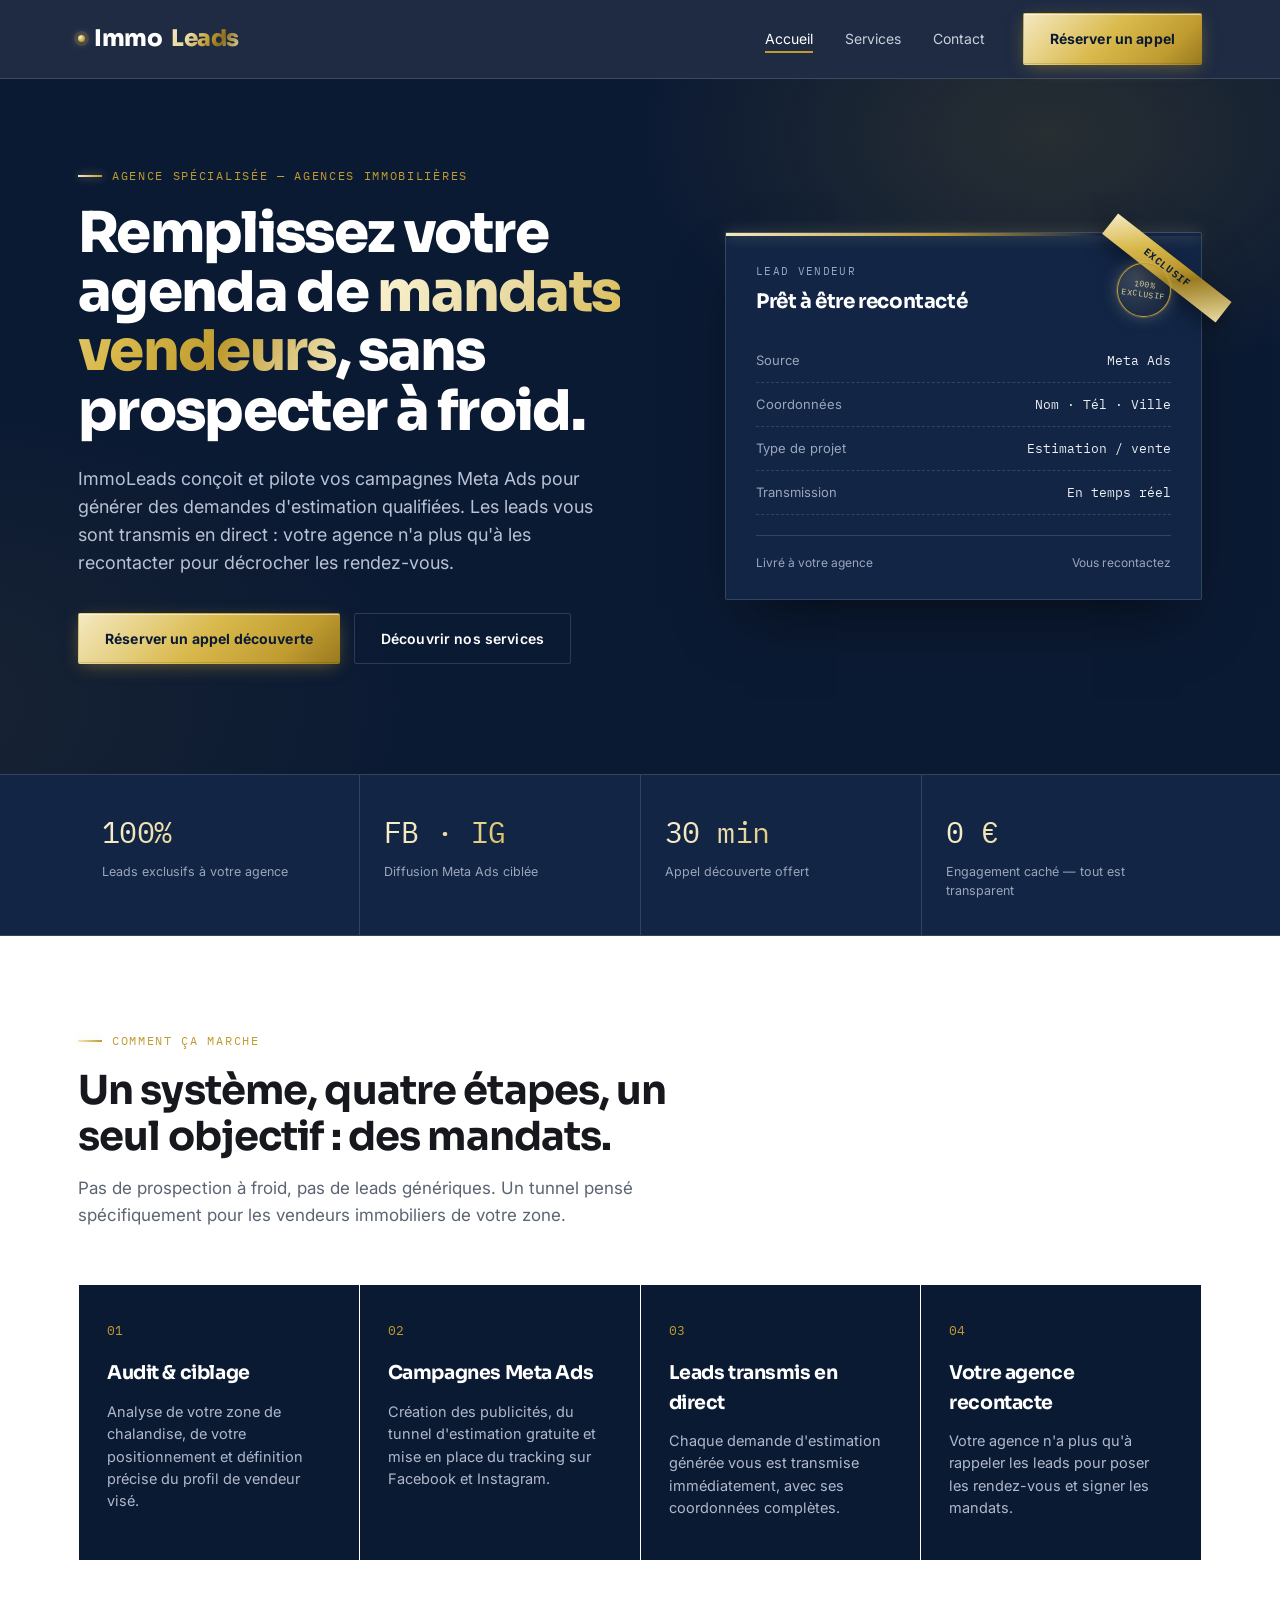
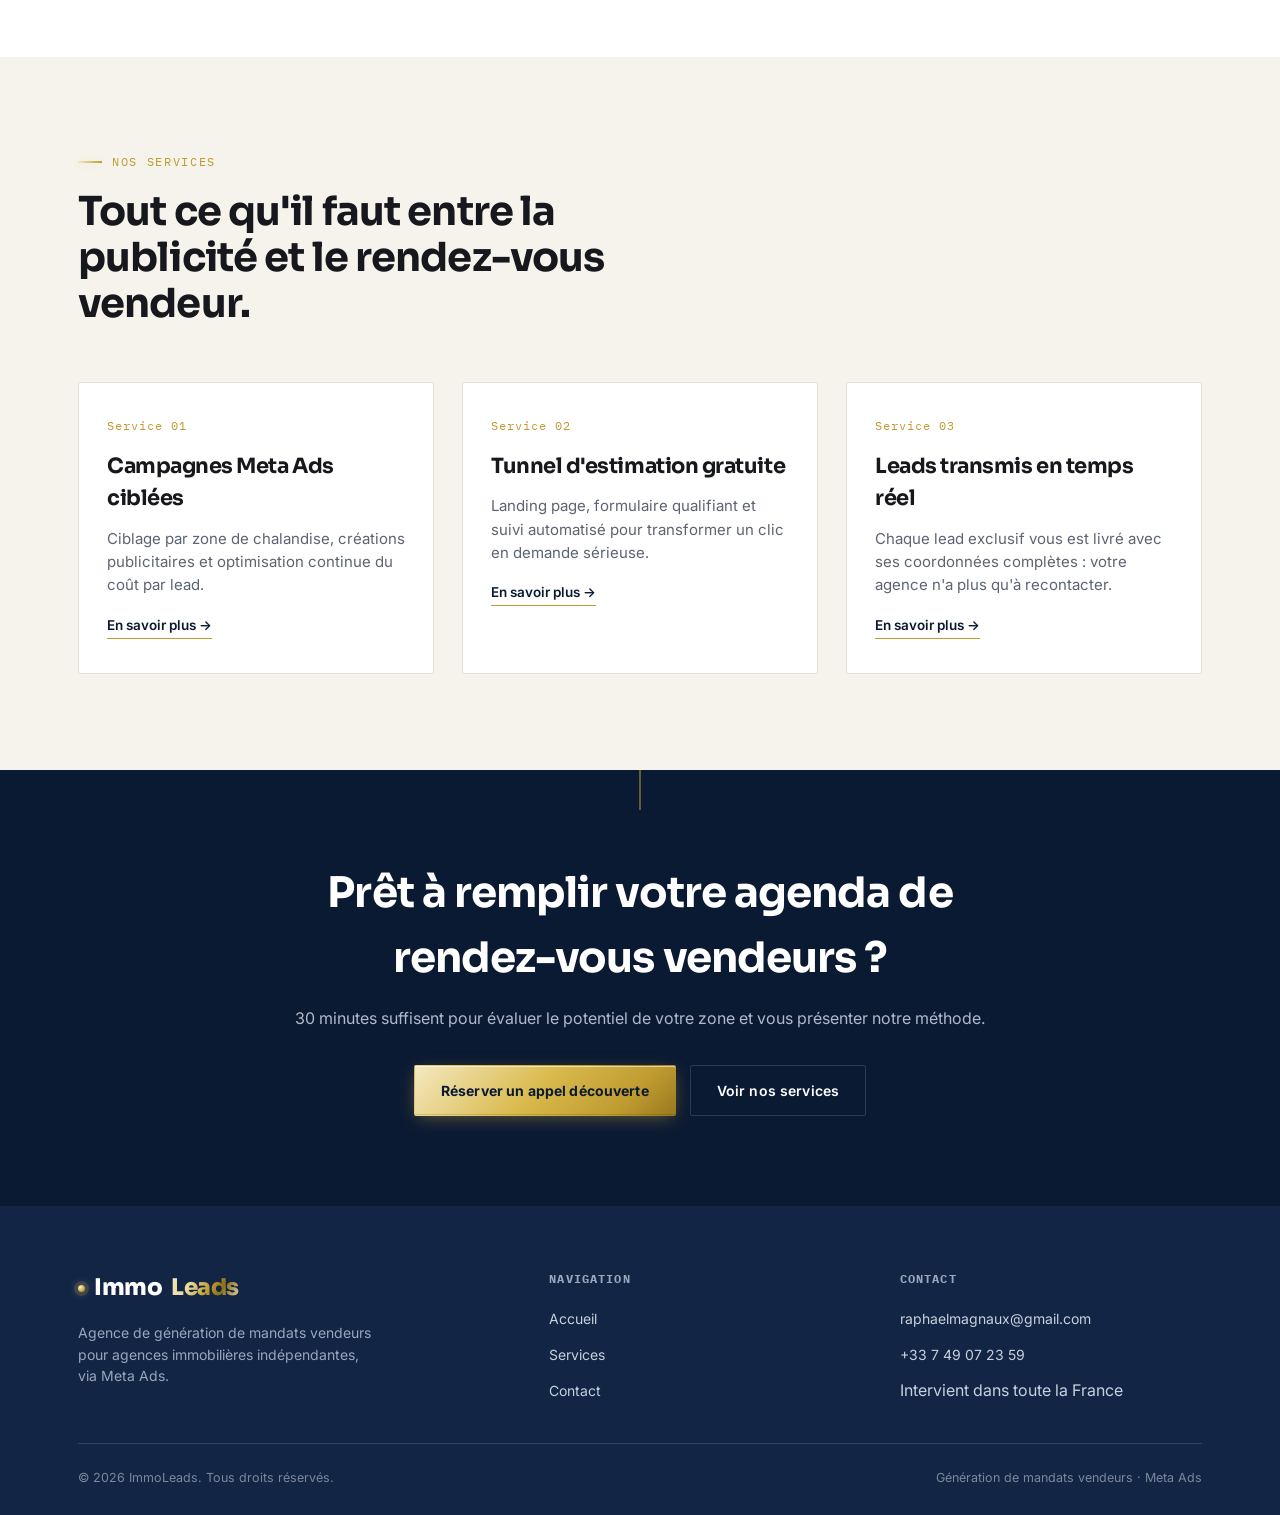
==== commit 6aca093b: "Refonte pro du site ImmoLeads : doré brillant, coordonnées, ajustements - Doré métallique/brillant :" ====
--- a/index.html
+++ b/index.html
@@ -3,8 +3,8 @@
 <head>
 <meta charset="UTF-8">
 <meta name="viewport" content="width=device-width, initial-scale=1.0">
-<title>ImmoLeads — Des mandats vendeurs pour les agences immobilières</title>
-<meta name="description" content="ImmoLeads génère des mandats vendeurs qualifiés pour les agences immobilières, via des campagnes Meta Ads et un funnel d'estimation gratuite. Spécialiste 100% immobilier.">
+<title>ImmoLeads — Génération de mandats vendeurs pour agences immobilières</title>
+<meta name="description" content="ImmoLeads conçoit et pilote vos campagnes Meta Ads pour générer des demandes d'estimation qualifiées, transmises directement à votre agence, prêtes à être recontactées.">
 <link rel="preconnect" href="https://fonts.googleapis.com">
 <link rel="preconnect" href="https://fonts.gstatic.com" crossorigin>
 <link href="https://fonts.googleapis.com/css2?family=Inter:wght@400;500;600;700&family=Sora:wght@500;600;700;800&family=IBM+Plex+Mono:wght@400;600&display=swap" rel="stylesheet">
@@ -19,10 +19,9 @@
       <ul class="nav-links">
         <li><a href="index.html" class="active">Accueil</a></li>
         <li><a href="services.html">Services</a></li>
-        <li><a href="resultats.html">Méthode</a></li>
         <li><a href="contact.html">Contact</a></li>
       </ul>
-      <a href="contact.html" class="btn btn-gold">Prendre rendez-vous</a>
+      <a href="contact.html" class="btn btn-gold">Réserver un appel</a>
     </nav>
     <button class="nav-toggle" aria-label="Ouvrir le menu" aria-expanded="false">
       <svg viewBox="0 0 24 24" fill="none" stroke="currentColor" stroke-width="2"><line x1="3" y1="6" x2="21" y2="6"/><line x1="3" y1="12" x2="21" y2="12"/><line x1="3" y1="18" x2="21" y2="18"/></svg>
@@ -31,180 +30,131 @@
   <div class="nav-mobile">
     <a href="index.html">Accueil</a>
     <a href="services.html">Services</a>
-    <a href="resultats.html">Méthode</a>
     <a href="contact.html">Contact</a>
-    <a href="contact.html" class="btn btn-gold">Prendre rendez-vous</a>
+    <a href="contact.html" class="btn btn-gold">Réserver un appel</a>
   </div>
 </header>
 
-<!-- ===================== HERO ===================== -->
 <section class="hero">
   <div class="wrap">
     <div>
-      <div class="eyebrow">Spécialiste 100% immobilier</div>
-      <h1>De nouveaux <em>mandats vendeurs</em> chaque mois pour votre agence.</h1>
-      <p class="sub">ImmoLeads conçoit et pilote vos campagnes Meta Ads couplées à un funnel d'estimation gratuite, pour faire venir à vous des propriétaires vendeurs de votre secteur — sans prospection à froid.</p>
+      <div class="eyebrow">Agence spécialisée — Agences immobilières</div>
+      <h1>Remplissez votre agenda de <em>mandats vendeurs</em>, sans prospecter à froid.</h1>
+      <p class="sub">ImmoLeads conçoit et pilote vos campagnes Meta Ads pour générer des demandes d'estimation qualifiées. Les leads vous sont transmis en direct : votre agence n'a plus qu'à les recontacter pour décrocher les rendez-vous.</p>
       <div class="cta-row">
         <a href="contact.html" class="btn btn-gold">Réserver un appel découverte</a>
-        <a href="services.html" class="btn btn-outline">Découvrir la méthode</a>
-      </div>
-      <div class="trust-row">
-        <span>100% dédié aux agences immobilières</span>
-        <span>Sans engagement de longue durée</span>
-        <span>Approche orientée mandats</span>
+        <a href="services.html" class="btn btn-outline">Découvrir nos services</a>
       </div>
     </div>
     <div class="estimation-card">
-      <div class="ec-ribbon">Gratuit</div>
+      <div class="ec-ribbon">Exclusif</div>
       <div class="ec-head">
         <div>
-          <div class="ec-label">Demande d'estimation</div>
-          <div class="ec-title">Estimation de bien</div>
+          <div class="ec-label">Lead vendeur</div>
+          <div class="ec-title">Prêt à être recontacté</div>
         </div>
-        <div class="seal">Estimation<br>offerte</div>
+        <div class="seal">100%<br>exclusif</div>
       </div>
-      <div class="ec-field"><span>Type de bien</span><span>Maison</span></div>
-      <div class="ec-field"><span>Ville</span><span>Votre secteur</span></div>
-      <div class="ec-field"><span>Surface</span><span>— — m²</span></div>
-      <div class="ec-field"><span>Projet de vente</span><span>3 à 6 mois</span></div>
+      <div class="ec-field"><span>Source</span><span>Meta Ads</span></div>
+      <div class="ec-field"><span>Coordonnées</span><span>Nom · Tél · Ville</span></div>
+      <div class="ec-field"><span>Type de projet</span><span>Estimation / vente</span></div>
+      <div class="ec-field"><span>Transmission</span><span>En temps réel</span></div>
       <div class="ec-foot">
-        <span>Lead généré via Meta Ads</span>
-        <span>Transmis à votre agence</span>
+        <span>Livré à votre agence</span>
+        <span>Vous recontactez</span>
       </div>
     </div>
   </div>
 </section>
 
-<!-- ===================== PROBLÈME → SOLUTION ===================== -->
-<section class="section section--soft">
+<section class="stat-strip">
+  <div class="wrap">
+    <div class="stat-item">
+      <div class="stat-num">100%</div>
+      <div class="stat-label">Leads exclusifs à votre agence</div>
+    </div>
+    <div class="stat-item">
+      <div class="stat-num">FB · IG</div>
+      <div class="stat-label">Diffusion Meta Ads ciblée</div>
+    </div>
+    <div class="stat-item">
+      <div class="stat-num">30 min</div>
+      <div class="stat-label">Appel découverte offert</div>
+    </div>
+    <div class="stat-item">
+      <div class="stat-num">0 €</div>
+      <div class="stat-label">Engagement caché — tout est transparent</div>
+    </div>
+  </div>
+</section>
+
+<section class="section">
   <div class="wrap">
     <div class="section-head">
-      <div class="eyebrow">Le constat</div>
-      <h2>La prospection traditionnelle coûte cher et s'essouffle.</h2>
-      <p>Entre le porte-à-porte chronophage et les portails payants qui captent votre marge, signer de nouveaux mandats devient un combat permanent. Il existe une autre voie : faire venir les vendeurs à vous.</p>
+      <div class="eyebrow">Comment ça marche</div>
+      <h2>Un système, quatre étapes, un seul objectif : des mandats.</h2>
+      <p>Pas de prospection à froid, pas de leads génériques. Un tunnel pensé spécifiquement pour les vendeurs immobiliers de votre zone.</p>
     </div>
-    <div class="card-grid">
-      <div class="card">
-        <div class="num">Le problème</div>
-        <h3>Une prospection chronophage</h3>
-        <p>Pige, boîtage, appels à froid : un temps considérable pour un rendement qui s'amenuise, là où vos équipes devraient être sur le terrain.</p>
+  </div>
+  <div class="wrap">
+    <div class="process-grid">
+      <div class="process-step">
+        <div class="num">01</div>
+        <h3>Audit &amp; ciblage</h3>
+        <p>Analyse de votre zone de chalandise, de votre positionnement et définition précise du profil de vendeur visé.</p>
       </div>
-      <div class="card">
-        <div class="num">Le problème</div>
-        <h3>Une dépendance aux portails</h3>
-        <p>SeLoge, LeBonCoin… des coûts qui montent et des leads partagés avec toutes les agences concurrentes de votre secteur.</p>
+      <div class="process-step">
+        <div class="num">02</div>
+        <h3>Campagnes Meta Ads</h3>
+        <p>Création des publicités, du tunnel d'estimation gratuite et mise en place du tracking sur Facebook et Instagram.</p>
       </div>
-      <div class="card">
-        <div class="num">La solution</div>
-        <h3>Un flux constant de vendeurs</h3>
-        <p>Des propriétaires qui vous contactent d'eux-mêmes via une demande d'estimation. Vous ne courez plus après les mandats : ils viennent à vous.</p>
+      <div class="process-step">
+        <div class="num">03</div>
+        <h3>Leads transmis en direct</h3>
+        <p>Chaque demande d'estimation générée vous est transmise immédiatement, avec ses coordonnées complètes.</p>
+      </div>
+      <div class="process-step">
+        <div class="num">04</div>
+        <h3>Votre agence recontacte</h3>
+        <p>Votre agence n'a plus qu'à rappeler les leads pour poser les rendez-vous et signer les mandats.</p>
       </div>
     </div>
   </div>
 </section>
 
-<!-- ===================== COMMENT ÇA MARCHE ===================== -->
-<section class="section">
+<section class="section section--cream">
   <div class="wrap">
     <div class="section-head">
-      <div class="eyebrow">Comment ça marche</div>
-      <h2>Un système, quatre étapes, un seul objectif : des mandats.</h2>
-      <p>Un tunnel pensé spécifiquement pour capter les vendeurs immobiliers de votre zone de chalandise — pas des leads génériques.</p>
+      <div class="eyebrow">Nos services</div>
+      <h2>Tout ce qu'il faut entre la publicité et le rendez-vous vendeur.</h2>
     </div>
-    <div class="process-grid">
-      <div class="process-step">
-        <div class="num">01</div>
-        <h3>Campagnes ciblées</h3>
-        <p>Nous diffusons des campagnes Meta Ads ciblées sur les propriétaires de votre zone de chalandise.</p>
+    <div class="card-grid">
+      <div class="card">
+        <div class="num">Service 01</div>
+        <h3>Campagnes Meta Ads ciblées</h3>
+        <p>Ciblage par zone de chalandise, créations publicitaires et optimisation continue du coût par lead.</p>
+        <a href="services.html" class="card-link">En savoir plus →</a>
       </div>
-      <div class="process-step">
-        <div class="num">02</div>
-        <h3>Estimation gratuite</h3>
-        <p>Le propriétaire remplit une demande d'estimation gratuite via un funnel pensé pour qualifier son projet.</p>
+      <div class="card">
+        <div class="num">Service 02</div>
+        <h3>Tunnel d'estimation gratuite</h3>
+        <p>Landing page, formulaire qualifiant et suivi automatisé pour transformer un clic en demande sérieuse.</p>
+        <a href="services.html" class="card-link">En savoir plus →</a>
       </div>
-      <div class="process-step">
-        <div class="num">03</div>
-        <h3>Lead transmis</h3>
-        <p>Le contact qualifié est transmis directement à votre agence, prêt à être recontacté sans délai.</p>
-      </div>
-      <div class="process-step">
-        <div class="num">04</div>
-        <h3>Rendez-vous & mandat</h3>
-        <p>Votre équipe transforme le rendez-vous d'estimation en mandat de vente. C'est là que vous reprenez la main.</p>
+      <div class="card">
+        <div class="num">Service 03</div>
+        <h3>Leads transmis en temps réel</h3>
+        <p>Chaque lead exclusif vous est livré avec ses coordonnées complètes : votre agence n'a plus qu'à recontacter.</p>
+        <a href="services.html" class="card-link">En savoir plus →</a>
       </div>
     </div>
   </div>
 </section>
 
-<!-- ===================== POURQUOI NOUS ===================== -->
-<section class="section section--soft">
-  <div class="wrap">
-    <div class="section-head">
-      <div class="eyebrow">Pourquoi ImmoLeads</div>
-      <h2>Une agence qui parle le langage de l'immobilier.</h2>
-      <p>Vous avez peut-être déjà été déçu par un prestataire marketing généraliste qui ne comprenait ni votre métier, ni votre marché. Nous faisons exactement l'inverse.</p>
-    </div>
-    <div class="card-grid">
-      <div class="card">
-        <div class="num">Différenciateur 01</div>
-        <h3>Spécialisation exclusive</h3>
-        <p>Nous ne travaillons qu'avec des agences immobilières. Mandats exclusifs, cycle de vente, portails : nous connaissons votre quotidien.</p>
-      </div>
-      <div class="card">
-        <div class="num">Différenciateur 02</div>
-        <h3>Connaissance du marché local</h3>
-        <p>Une étude du marché immobilier français, ville par ville, qui nous permet de comprendre votre secteur mieux qu'une agence marketing classique.</p>
-      </div>
-      <div class="card">
-        <div class="num">Différenciateur 03</div>
-        <h3>Orientés mandats, pas vanity</h3>
-        <p>Pas d'impressions, pas de likes : nous parlons demandes d'estimation, rendez-vous et mandats. Les seuls chiffres qui comptent pour vous.</p>
-      </div>
-    </div>
-  </div>
-</section>
-
-<!-- ===================== RÉASSURANCE / CONFIANCE ===================== -->
-<section class="section">
-  <div class="wrap">
-    <div class="contact-grid">
-      <div>
-        <div class="eyebrow">Transparence</div>
-        <h2 style="font-size:clamp(26px,3.2vw,36px); line-height:1.16;">Pas de fausses promesses, un process clair de bout en bout.</h2>
-        <p style="margin-top:18px; color:var(--slate); font-size:17px;">Nous démarrons notre activité avec une exigence simple : la crédibilité avant tout. Plutôt que d'afficher des résultats que nous n'avons pas encore, nous misons sur la transparence totale de notre méthode et notre expertise du marché immobilier.</p>
-        <ul class="includes" style="margin-top:26px; display:flex; flex-direction:column; gap:14px; list-style:none; padding:0;">
-          <li style="display:flex; gap:12px; font-size:15.5px; color:var(--ink);"><span style="width:8px;height:8px;border-radius:2px;background:var(--orange);margin-top:8px;flex-shrink:0;"></span><span><strong>Process expliqué étape par étape</strong> — aucune boîte noire, vous suivez la mécanique de A à Z.</span></li>
-          <li style="display:flex; gap:12px; font-size:15.5px; color:var(--ink);"><span style="width:8px;height:8px;border-radius:2px;background:var(--orange);margin-top:8px;flex-shrink:0;"></span><span><strong>Expertise terrain démontrée</strong> — étude de marché à l'appui, nous connaissons le fonctionnement réel d'une agence.</span></li>
-          <li style="display:flex; gap:12px; font-size:15.5px; color:var(--ink);"><span style="width:8px;height:8px;border-radius:2px;background:var(--orange);margin-top:8px;flex-shrink:0;"></span><span><strong>Sans engagement de longue durée</strong> — on prouve la valeur avant de vous demander de vous engager.</span></li>
-        </ul>
-      </div>
-      <aside class="contact-info-card">
-        <div class="row">
-          <div class="k">Notre engagement</div>
-          <div class="v">Une méthode transparente, expliquée et mesurée à chaque étape.</div>
-        </div>
-        <div class="row">
-          <div class="k">Notre spécialité</div>
-          <div class="v">Mandats vendeurs pour agences immobilières physiques.</div>
-        </div>
-        <div class="row">
-          <div class="k">Notre canal</div>
-          <div class="v">Meta Ads + funnel d'estimation gratuite ciblé sur votre secteur.</div>
-        </div>
-        <div class="row">
-          <div class="k">Notre promesse</div>
-          <div class="v">Des résultats parlent en mandats, pas en impressions.</div>
-        </div>
-      </aside>
-    </div>
-  </div>
-</section>
-
-<!-- ===================== CTA FINAL ===================== -->
 <section class="cta-band">
   <div class="wrap">
     <h2>Prêt à remplir votre agenda de rendez-vous vendeurs ?</h2>
-    <p>20 minutes suffisent pour évaluer le potentiel de votre zone et vous présenter notre méthode, sans engagement.</p>
+    <p>30 minutes suffisent pour évaluer le potentiel de votre zone et vous présenter notre méthode.</p>
     <div class="cta-row">
       <a href="contact.html" class="btn btn-gold">Réserver un appel découverte</a>
       <a href="services.html" class="btn btn-outline">Voir nos services</a>
@@ -217,29 +167,28 @@
     <div class="footer-grid">
       <div class="footer-brand">
         <a href="index.html" class="logo"><span class="dot"></span>Immo<span class="accent">Leads</span></a>
-        <p>Agence de génération de mandats vendeurs pour agences immobilières, via Meta Ads et funnel d'estimation gratuite.</p>
+        <p>Agence de génération de mandats vendeurs pour agences immobilières indépendantes, via Meta Ads.</p>
       </div>
       <div class="footer-col">
         <h4>Navigation</h4>
         <ul>
           <li><a href="index.html">Accueil</a></li>
           <li><a href="services.html">Services</a></li>
-          <li><a href="resultats.html">Méthode</a></li>
           <li><a href="contact.html">Contact</a></li>
         </ul>
       </div>
       <div class="footer-col">
         <h4>Contact</h4>
         <ul>
-          <li>contact@immoleads.fr <span class="fill-tag">à compléter</span></li>
-          <li>+33 — — — — — — <span class="fill-tag">à compléter</span></li>
+          <li><a href="mailto:raphaelmagnaux@gmail.com">raphaelmagnaux@gmail.com</a></li>
+          <li><a href="tel:+33749072359">+33 7 49 07 23 59</a></li>
           <li>Intervient dans toute la France</li>
         </ul>
       </div>
     </div>
     <div class="footer-bottom">
       <span>© 2026 ImmoLeads. Tous droits réservés.</span>
-      <span>Mentions légales — à compléter</span>
+      <span>Génération de mandats vendeurs · Meta Ads</span>
     </div>
   </div>
 </footer>
--- a/style.css
+++ b/style.css
@@ -1,53 +1,34 @@
 /* ==========================================================================
    ImmoLeads — Design tokens
-   Display: Sora (sans-serif soigné, nom du studio en gras en vedette)
-   Body: Inter (lisible, rassurant)
-   Labels/data: IBM Plex Mono (chiffres, étiquettes)
-   Palette: bleu ciel doux & lumineux, touche d'orange sur les CTA
+   Display: Sora (refined geometric sans-serif, premium gravitas)
+   Body: Inter (clean, trustworthy)
+   Utility/data: IBM Plex Mono (stats, figures, labels — "data behind the deal")
+   Palette: bleu marine & doré
    ========================================================================== */
 
 :root{
-  /* Bleus */
-  --sky-50:#F4FAFF;
-  --sky-100:#EAF4FF;
-  --sky-150:#DCEBFF;
-  --sky-200:#CFE3FB;
-  --blue-accent:#2F7DE1;
-  --blue-deep:#13315C;   /* texte / sections d'ancrage */
-  --blue-mid:#1C4374;
-
-  /* Orange (CTA) */
-  --orange:#FF7A1A;
-  --orange-hover:#FF8F3D;
-  --orange-soft:#FFE9D6;
-
-  /* Neutres */
+  --navy-deep:#0B1A33;
+  --navy-mid:#122545;
+  --navy-line:rgba(255,255,255,0.12);
+  --gold:#BF9B30;
+  --gold-light:#E8D9A0;
+  --gold-deep:#8A6E1A;
+  /* Doré brillant / métallique */
+  --gold-grad:linear-gradient(135deg,#F4E9C1 0%,#D9B94B 30%,#BF9B30 50%,#9A7B1E 62%,#E8D9A0 100%);
+  --gold-sheen:linear-gradient(100deg,transparent 0%,rgba(255,255,255,0.55) 50%,transparent 100%);
+  --cream:#F6F3EC;
   --paper:#FFFFFF;
-  --ink:#15263B;
-  --slate:#5A6B82;
-  --slate-light:#8493A8;
-  --border:#DCE7F4;
-  --border-soft:#E8F0FB;
-
-  /* Compat (anciens noms de variables conservés) */
-  --gold:var(--orange);
-  --gold-light:var(--orange);
-  --navy-deep:var(--blue-deep);
-  --navy-mid:var(--blue-mid);
-  --cream:var(--sky-100);
-  --border-light:var(--border);
-  --border-dark:rgba(255,255,255,0.16);
-
-  --display:"Sora", -apple-system, BlinkMacSystemFont, "Segoe UI", sans-serif;
-  --sans:"Inter", -apple-system, BlinkMacSystemFont, "Segoe UI", sans-serif;
-  --mono:"IBM Plex Mono", "SFMono-Regular", Menlo, monospace;
-
-  --max-w:1180px;
-  --radius:16px;
-  --radius-sm:12px;
-  --shadow-sm:0 4px 14px -6px rgba(19,49,92,0.14);
-  --shadow-md:0 18px 40px -22px rgba(19,49,92,0.30);
-  --shadow-lg:0 30px 60px -28px rgba(19,49,92,0.38);
+  --ink:#16181D;
+  --slate:#5B6472;
+  --border-light:#E3DECF;
+  --border-dark:rgba(255,255,255,0.14);
+
+  --display: "Sora", -apple-system, BlinkMacSystemFont, "Segoe UI", sans-serif;
+  --sans: "Inter", -apple-system, BlinkMacSystemFont, "Segoe UI", sans-serif;
+  --mono: "IBM Plex Mono", "SFMono-Regular", Menlo, monospace;
+
+  --max-w: 1180px;
+  --radius: 2px;
 }
 
 *,*::before,*::after{ box-sizing:border-box; }
@@ -61,21 +42,19 @@
   margin:0;
   font-family:var(--sans);
   color:var(--ink);
-  background:var(--sky-100);
-  background-image:linear-gradient(180deg,#F4FAFF 0%, #E7F2FF 100%);
-  background-attachment:fixed;
+  background:var(--paper);
   -webkit-font-smoothing:antialiased;
-  line-height:1.6;
+  line-height:1.55;
 }
 
 img{ max-width:100%; display:block; }
 a{ color:inherit; text-decoration:none; }
 ul{ margin:0; padding:0; list-style:none; }
-h1,h2,h3,h4{ font-family:var(--display); margin:0; font-weight:700; letter-spacing:-0.022em; color:var(--ink); }
+h1,h2,h3,h4{ font-family:var(--display); margin:0; font-weight:700; letter-spacing:-0.022em; }
 p{ margin:0; }
 
 :focus-visible{
-  outline:2px solid var(--orange);
+  outline:2px solid var(--gold);
   outline-offset:3px;
 }
 
@@ -90,83 +69,99 @@
   font-size:12px;
   letter-spacing:0.14em;
   text-transform:uppercase;
-  color:var(--blue-accent);
+  color:var(--gold);
   display:flex;
   align-items:center;
   gap:10px;
   margin-bottom:18px;
-  font-weight:600;
 }
 .eyebrow::before{
   content:"";
   width:24px;
   height:2px;
-  border-radius:2px;
-  background:var(--orange);
+  background:linear-gradient(90deg,#F4E9C1,#BF9B30);
+  box-shadow:0 0 8px rgba(232,217,160,0.55);
   display:inline-block;
 }
 
 .section{ padding:96px 0; }
 .section--tight{ padding:64px 0; }
-.section--cream{ background:var(--sky-50); }
-.section--soft{
-  background:linear-gradient(180deg,#FFFFFF 0%, #F1F8FF 100%);
-}
-/* sections d'ancrage (anciennement navy) → panneau bleu profond */
-.section--navy{ background:var(--blue-deep); color:#EAF1FB; }
-.section--mid{ background:var(--blue-mid); color:#EAF1FB; }
-.section--navy h2,.section--mid h2,
-.section--navy h3,.section--mid h3{ color:#fff; }
+.section--navy{ background:var(--navy-deep); color:#EDEFF3; }
+.section--mid{ background:var(--navy-mid); color:#EDEFF3; }
+.section--cream{ background:var(--cream); }
 
 .section-head{
-  max-width:660px;
+  max-width:640px;
   margin-bottom:56px;
 }
 .section-head h2{ font-size:clamp(28px,3.4vw,40px); line-height:1.14; }
 .section-head p{ margin-top:16px; color:var(--slate); font-size:17px; }
 .section--navy .section-head p,
-.section--mid .section-head p{ color:#B9C8DF; }
-
-/* ---------- Boutons ---------- */
+.section--mid .section-head p{ color:#B9C2D4; }
+
+/* ---------- Buttons ---------- */
 .btn{
   display:inline-flex;
   align-items:center;
   justify-content:center;
   gap:8px;
-  padding:15px 28px;
+  padding:14px 26px;
   font-family:var(--sans);
-  font-size:14.5px;
+  font-size:14px;
   font-weight:600;
   letter-spacing:0.01em;
-  border-radius:999px;
-  border:1.5px solid transparent;
+  border-radius:var(--radius);
+  border:1px solid transparent;
   cursor:pointer;
-  transition:background .18s ease, color .18s ease, border-color .18s ease, transform .18s ease, box-shadow .18s ease;
+  transition:background .18s ease, color .18s ease, border-color .18s ease, transform .18s ease;
   white-space:nowrap;
 }
-/* CTA principal — touche d'orange */
 .btn-gold{
-  background:var(--orange);
-  color:#fff;
-  box-shadow:0 10px 22px -10px rgba(255,122,26,0.65);
-}
-.btn-gold:hover{ background:var(--orange-hover); transform:translateY(-2px); box-shadow:0 16px 28px -10px rgba(255,122,26,0.6); }
+  position:relative;
+  overflow:hidden;
+  background:var(--gold-grad);
+  background-size:160% 160%;
+  color:var(--navy-deep);
+  font-weight:700;
+  box-shadow:0 4px 18px -4px rgba(191,155,48,0.55), inset 0 1px 0 rgba(255,255,255,0.55), inset 0 -1px 0 rgba(0,0,0,0.12);
+}
+.btn-gold::after{
+  content:"";
+  position:absolute;
+  top:0; left:-130%;
+  width:65%; height:100%;
+  background:var(--gold-sheen);
+  transform:skewX(-22deg);
+  transition:left .6s ease;
+  pointer-events:none;
+}
+.btn-gold:hover{
+  transform:translateY(-2px);
+  background-position:100% 0;
+  box-shadow:0 10px 28px -6px rgba(191,155,48,0.75), inset 0 1px 0 rgba(255,255,255,0.6), inset 0 -1px 0 rgba(0,0,0,0.14);
+}
+.btn-gold:hover::after{ left:135%; }
+
+/* Texte doré brillant */
+.gold-text{
+  background:linear-gradient(120deg,#F4E9C1 0%,#E8D9A0 25%,#BF9B30 50%,#8A6E1A 65%,#E8D9A0 100%);
+  -webkit-background-clip:text;
+  background-clip:text;
+  -webkit-text-fill-color:transparent;
+  color:transparent;
+}
 .btn-outline{
   background:transparent;
-  color:var(--blue-deep);
-  border-color:var(--border);
-}
-.btn-outline:hover{ border-color:var(--blue-accent); color:var(--blue-accent); background:rgba(47,125,225,0.06); }
-/* variantes sur fond bleu profond */
-.section--navy .btn-outline,
-.section--mid .btn-outline,
-.cta-band .btn-outline{
-  color:#fff;
-  border-color:rgba(255,255,255,0.30);
-}
-.section--navy .btn-outline:hover,
-.section--mid .btn-outline:hover,
-.cta-band .btn-outline:hover{ border-color:#fff; color:#fff; background:rgba(255,255,255,0.10); }
+  color:inherit;
+  border-color:var(--border-dark);
+}
+.btn-outline:hover{ border-color:var(--gold); color:var(--gold); }
+.section--cream .btn-outline,
+body .btn-outline.on-light{
+  border-color:var(--border-light);
+  color:var(--ink);
+}
+.section--cream .btn-outline:hover{ border-color:var(--gold); color:var(--gold); }
 .btn-block{ width:100%; }
 
 /* ---------- Header ---------- */
@@ -174,38 +169,42 @@
   position:sticky;
   top:0;
   z-index:50;
-  background:rgba(244,250,255,0.82);
-  backdrop-filter:blur(12px);
-  border-bottom:1px solid var(--border-soft);
+  background:rgba(11,26,51,0.92);
+  backdrop-filter:blur(8px);
+  border-bottom:1px solid var(--border-dark);
 }
 .site-header .wrap{
   display:flex;
   align-items:center;
   justify-content:space-between;
-  height:76px;
-}
-
-/* ---------- Marque / nom du studio (en vedette) ---------- */
+  height:78px;
+}
+
+/* ---------- Brand / studio name (en vedette) ---------- */
 .logo{
   font-family:var(--display);
-  font-size:24px;
+  font-size:23px;
   font-weight:800;
-  color:var(--blue-deep);
+  color:#fff;
   display:flex;
   align-items:center;
   gap:9px;
-  letter-spacing:-0.03em;
+  letter-spacing:-0.02em;
 }
 .logo .dot{
-  width:9px; height:9px;
-  background:var(--orange);
+  width:7px; height:7px;
+  background:radial-gradient(circle at 30% 30%, #FBF3D2, #BF9B30 70%);
   border-radius:50%;
   display:inline-block;
-  box-shadow:0 0 0 4px rgba(255,122,26,0.18);
-}
-.logo .accent{ color:var(--orange); }
-.site-footer .logo{ color:#fff; }
-.site-footer .logo .accent{ color:var(--orange); }
+  box-shadow:0 0 0 4px rgba(191,155,48,0.18), 0 0 10px rgba(232,217,160,0.6);
+}
+.logo .accent{
+  background:linear-gradient(120deg,#F4E9C1,#E8D9A0 30%,#BF9B30 55%,#8A6E1A 70%,#F4E9C1);
+  -webkit-background-clip:text;
+  background-clip:text;
+  -webkit-text-fill-color:transparent;
+  color:transparent;
+}
 
 .nav-desktop{
   display:flex;
@@ -214,31 +213,29 @@
 }
 .nav-links{
   display:flex;
-  gap:30px;
-  font-size:14.5px;
-  font-weight:500;
-  color:var(--slate);
+  gap:32px;
+  font-size:14px;
+  color:#C9D0DD;
 }
 .nav-links a{ position:relative; padding:6px 0; transition:color .15s ease; }
-.nav-links a:hover, .nav-links a.active{ color:var(--blue-deep); }
+.nav-links a:hover, .nav-links a.active{ color:#fff; }
 .nav-links a.active::after{
   content:"";
   position:absolute;
   left:0; right:0; bottom:0;
   height:2px;
-  border-radius:2px;
-  background:var(--orange);
+  background:var(--gold);
 }
 
 .nav-toggle{
   display:none;
-  background:#fff;
-  border:1px solid var(--border);
-  color:var(--blue-deep);
-  width:44px; height:44px;
+  background:none;
+  border:1px solid var(--border-dark);
+  color:#fff;
+  width:42px; height:42px;
   align-items:center;
   justify-content:center;
-  border-radius:12px;
+  border-radius:var(--radius);
   cursor:pointer;
 }
 .nav-toggle svg{ width:18px; height:18px; }
@@ -246,16 +243,15 @@
 .nav-mobile{
   display:none;
   flex-direction:column;
-  background:#fff;
-  border-bottom:1px solid var(--border);
+  background:var(--navy-mid);
+  border-bottom:1px solid var(--border-dark);
 }
 .nav-mobile.open{ display:flex; }
 .nav-mobile a{
   padding:16px 28px;
-  border-top:1px solid var(--border-soft);
+  border-top:1px solid var(--border-dark);
   font-size:15px;
-  color:var(--ink);
-  font-weight:500;
+  color:#EDEFF3;
 }
 .nav-mobile .btn{ margin:18px 28px; }
 
@@ -266,17 +262,19 @@
 
 /* ---------- Hero ---------- */
 .hero{
+  background:var(--navy-deep);
+  color:#fff;
   position:relative;
   overflow:hidden;
-  padding:96px 0 110px;
+  padding:88px 0 110px;
 }
 .hero::before{
   content:"";
   position:absolute;
   inset:0;
   background:
-    radial-gradient(620px 420px at 88% 6%, rgba(47,125,225,0.16), transparent 62%),
-    radial-gradient(560px 460px at -6% 92%, rgba(255,122,26,0.10), transparent 60%);
+    radial-gradient(680px 420px at 82% 8%, rgba(191,155,48,0.16), transparent 60%),
+    radial-gradient(900px 500px at -10% 90%, rgba(191,155,48,0.08), transparent 60%);
   pointer-events:none;
 }
 .hero .wrap{
@@ -288,16 +286,23 @@
 }
 .hero h1{
   font-size:clamp(34px,4.6vw,56px);
-  line-height:1.07;
+  line-height:1.06;
   font-weight:800;
   letter-spacing:-0.03em;
-  color:var(--blue-deep);
-}
-.hero h1 em{ color:var(--orange); font-style:normal; }
+  color:#fff;
+}
+.hero h1 em{
+  font-style:normal;
+  background:linear-gradient(120deg,#FBF3D2 0%,#E8D9A0 30%,#D9B94B 55%,#BF9B30 75%,#F4E9C1 100%);
+  -webkit-background-clip:text;
+  background-clip:text;
+  -webkit-text-fill-color:transparent;
+  color:transparent;
+}
 .hero .sub{
   margin-top:24px;
   font-size:18px;
-  color:var(--slate);
+  color:#B9C2D4;
   max-width:520px;
 }
 .hero .cta-row{
@@ -306,41 +311,26 @@
   margin-top:36px;
   flex-wrap:wrap;
 }
-.hero .trust-row{
-  margin-top:28px;
-  display:flex;
-  gap:22px;
-  flex-wrap:wrap;
-  font-size:13.5px;
-  color:var(--slate);
-}
-.hero .trust-row span{ display:inline-flex; align-items:center; gap:8px; }
-.hero .trust-row span::before{
-  content:"";
-  width:7px; height:7px; border-radius:50%;
-  background:var(--blue-accent);
-  display:inline-block;
-}
-.hero--page{ padding:72px 0 56px; }
+.hero--page{ padding:64px 0 80px; }
 .hero--page .wrap{ grid-template-columns:1fr; gap:0; }
-.hero--page .sub{ max-width:640px; }
-
-/* ---------- Carte estimation (élément signature) ---------- */
+.hero--page .sub{ max-width:620px; }
+
+/* ---------- Estimation card (signature element) ---------- */
 .estimation-card{
   position:relative;
-  background:#fff;
-  border:1px solid var(--border);
+  background:var(--navy-mid);
+  border:1px solid var(--border-dark);
   border-radius:var(--radius);
   padding:30px 30px 26px;
-  box-shadow:var(--shadow-lg);
+  box-shadow:0 30px 60px -20px rgba(0,0,0,0.55);
 }
 .estimation-card::before{
   content:"";
   position:absolute;
   top:0; left:0; right:0;
-  height:4px;
-  border-radius:var(--radius) var(--radius) 0 0;
-  background:linear-gradient(90deg,var(--orange),var(--blue-accent));
+  height:3px;
+  background:linear-gradient(90deg,#F4E9C1,#BF9B30 45%,transparent 80%);
+  box-shadow:0 0 14px rgba(232,217,160,0.45);
 }
 .estimation-card .ec-head{
   display:flex;
@@ -353,20 +343,20 @@
   font-size:11px;
   letter-spacing:0.12em;
   text-transform:uppercase;
-  color:var(--blue-accent);
+  color:#9AA6BC;
 }
 .estimation-card .ec-title{
   font-family:var(--display);
   font-weight:700;
   font-size:20px;
   letter-spacing:-0.02em;
-  color:var(--blue-deep);
+  color:#fff;
   margin-top:6px;
 }
 .seal{
-  width:56px; height:56px;
+  width:54px; height:54px;
   border-radius:50%;
-  border:1.5px solid var(--orange);
+  border:1px solid var(--gold);
   display:flex;
   align-items:center;
   justify-content:center;
@@ -375,27 +365,28 @@
   font-size:8px;
   letter-spacing:0.06em;
   text-transform:uppercase;
-  color:var(--orange);
+  color:var(--gold-light);
   line-height:1.2;
   flex-shrink:0;
   transform:rotate(8deg);
-  background:var(--orange-soft);
+  background:radial-gradient(circle at 32% 28%, rgba(244,233,193,0.18), rgba(191,155,48,0.06) 70%);
+  box-shadow:0 0 0 1px rgba(232,217,160,0.18), 0 0 18px -4px rgba(232,217,160,0.5);
 }
 .ec-field{
   display:flex;
   justify-content:space-between;
   align-items:baseline;
   padding:11px 0;
-  border-bottom:1px dashed var(--border);
+  border-bottom:1px dashed var(--border-dark);
   font-size:13px;
 }
-.ec-field span:first-child{ color:var(--slate); }
-.ec-field span:last-child{ color:var(--blue-deep); font-family:var(--mono); font-weight:600; }
+.ec-field span:first-child{ color:#9AA6BC; }
+.ec-field span:last-child{ color:#EDEFF3; font-family:var(--mono); }
 .ec-ribbon{
   position:absolute;
   top:22px; right:-38px;
-  background:var(--orange);
-  color:#fff;
+  background:var(--gold-grad);
+  color:var(--navy-deep);
   font-family:var(--mono);
   font-size:10px;
   letter-spacing:0.1em;
@@ -403,23 +394,23 @@
   font-weight:700;
   padding:5px 44px;
   transform:rotate(38deg);
-  box-shadow:0 8px 18px rgba(255,122,26,0.4);
+  box-shadow:0 8px 18px rgba(0,0,0,0.35);
 }
 .ec-foot{
   margin-top:20px;
   padding-top:18px;
-  border-top:1px solid var(--border);
+  border-top:1px solid var(--border-dark);
   font-size:12px;
-  color:var(--slate);
+  color:#9AA6BC;
   display:flex;
   justify-content:space-between;
 }
 
-/* ---------- Bandeau de stats ---------- */
+/* ---------- Stat strip ---------- */
 .stat-strip{
-  background:#fff;
-  border-top:1px solid var(--border-soft);
-  border-bottom:1px solid var(--border-soft);
+  background:var(--navy-mid);
+  border-top:1px solid var(--border-dark);
+  border-bottom:1px solid var(--border-dark);
 }
 .stat-strip .wrap{
   display:grid;
@@ -427,115 +418,108 @@
   gap:0;
 }
 .stat-item{
-  padding:36px 24px;
+  padding:34px 24px;
   text-align:left;
-  border-left:1px solid var(--border-soft);
+  border-left:1px solid var(--border-dark);
 }
 .stat-item:first-child{ border-left:none; }
 .stat-num{
   font-family:var(--mono);
   font-size:30px;
-  color:var(--blue-deep);
   letter-spacing:-0.02em;
-  font-weight:600;
+  background:linear-gradient(120deg,#FBF3D2,#E8D9A0 35%,#D9B94B 60%,#BF9B30 85%);
+  -webkit-background-clip:text;
+  background-clip:text;
+  -webkit-text-fill-color:transparent;
+  color:transparent;
 }
 .stat-label{
   margin-top:6px;
   font-size:12.5px;
-  color:var(--slate);
+  color:#9AA6BC;
 }
 .tbd{
   font-size:9.5px;
   font-family:var(--mono);
   letter-spacing:0.08em;
-  color:#fff;
-  background:var(--orange);
+  color:var(--navy-deep);
+  background:var(--gold);
   padding:2px 7px;
-  border-radius:6px;
+  border-radius:2px;
   margin-left:8px;
   vertical-align:middle;
 }
 
-/* ---------- Étapes du process ---------- */
+/* ---------- Process steps ---------- */
 .process-grid{
   display:grid;
   grid-template-columns:repeat(4,1fr);
-  gap:20px;
+  gap:1px;
+  background:var(--border-dark);
+  border:1px solid var(--border-dark);
 }
 .process-step{
-  background:#fff;
-  border:1px solid var(--border);
-  border-radius:var(--radius);
-  padding:30px 26px 34px;
-  box-shadow:var(--shadow-sm);
-  transition:transform .18s ease, box-shadow .18s ease;
-}
-.process-step:hover{ transform:translateY(-4px); box-shadow:var(--shadow-md); }
+  background:var(--navy-deep);
+  padding:36px 28px 40px;
+}
 .process-step .num{
   font-family:var(--mono);
   font-size:13px;
-  font-weight:600;
-  color:#fff;
-  background:var(--orange);
-  width:38px; height:38px;
-  display:flex; align-items:center; justify-content:center;
-  border-radius:10px;
+  color:var(--gold);
 }
 .process-step h3{
   font-size:19px;
-  color:var(--blue-deep);
+  color:#fff;
   margin-top:18px;
 }
 .process-step p{
   margin-top:12px;
   font-size:14.5px;
-  color:var(--slate);
-}
-
-/* ---------- Grilles de cartes ---------- */
+  color:#B0B9CB;
+}
+
+/* ---------- Card grids ---------- */
 .card-grid{
   display:grid;
   grid-template-columns:repeat(3,1fr);
   gap:28px;
 }
 .card{
-  background:#fff;
-  border:1px solid var(--border);
+  background:var(--paper);
+  border:1px solid var(--border-light);
   padding:34px 28px;
   border-radius:var(--radius);
-  box-shadow:var(--shadow-sm);
-  transition:border-color .18s ease, transform .18s ease, box-shadow .18s ease;
-}
-.card:hover{ border-color:var(--blue-accent); transform:translateY(-4px); box-shadow:var(--shadow-md); }
+  transition:border-color .18s ease, transform .18s ease;
+}
+.card:hover{ border-color:var(--gold); transform:translateY(-3px); }
 .card .num{
   font-family:var(--mono);
   font-size:12px;
-  color:var(--blue-accent);
+  color:var(--gold);
   letter-spacing:0.08em;
-  font-weight:600;
-}
-.card h3{ font-size:21px; margin-top:14px; color:var(--blue-deep); }
+}
+.card h3{ font-size:21px; margin-top:14px; }
 .card p{ margin-top:12px; color:var(--slate); font-size:15px; }
 .card a.card-link{
   display:inline-block;
   margin-top:18px;
   font-size:13.5px;
   font-weight:600;
-  color:var(--orange);
-}
-.card a.card-link:hover{ text-decoration:underline; text-underline-offset:3px; }
-
-/* ---------- Carte dossier (résultats) ---------- */
+  color:var(--navy-deep);
+  border-bottom:1px solid var(--gold);
+  padding-bottom:2px;
+}
+
+/* ---------- Dossier card (results) ---------- */
 .dossier-card{
-  background:#fff;
-  border:1px solid var(--border);
+  background:var(--paper);
+  border:1px solid var(--border-light);
   border-radius:var(--radius);
   padding:0;
   overflow:hidden;
-  box-shadow:var(--shadow-sm);
 }
 .dossier-head{
-  background:var(--blue-deep);
+  background:var(--navy-deep);
   color:#fff;
   padding:18px 24px;
   display:flex;
@@ -546,51 +530,49 @@
   font-family:var(--mono);
   font-size:11px;
   letter-spacing:0.1em;
-  color:#fff;
+  color:var(--gold-light);
 }
 .dossier-body{ padding:26px 24px; }
 .dossier-row{
   display:flex;
   justify-content:space-between;
   padding:10px 0;
-  border-bottom:1px dashed var(--border);
+  border-bottom:1px dashed var(--border-light);
   font-size:14px;
 }
 .dossier-row:last-child{ border-bottom:none; }
 .dossier-row span:first-child{ color:var(--slate); }
-.dossier-row span:last-child{ font-family:var(--mono); font-weight:600; color:var(--blue-deep); }
+.dossier-row span:last-child{ font-family:var(--mono); font-weight:600; }
 .dossier-quote{
   margin-top:18px;
   padding-top:18px;
-  border-top:1px solid var(--border);
+  border-top:1px solid var(--border-light);
   font-style:italic;
   color:var(--slate);
   font-size:14px;
 }
 
-/* ---------- Bloc service (alterné) ---------- */
+/* ---------- Service block (alternating) ---------- */
 .service-block{
   display:grid;
   grid-template-columns:0.9fr 1.1fr;
   gap:64px;
   align-items:center;
   padding:64px 0;
-  border-bottom:1px solid var(--border);
+  border-bottom:1px solid var(--border-light);
 }
 .service-block:last-child{ border-bottom:none; }
 .service-block.reverse{ direction:rtl; }
 .service-block.reverse > *{ direction:ltr; }
 .service-visual{
-  background:#fff;
-  border:1px solid var(--border);
-  border-radius:var(--radius);
+  background:var(--cream);
+  border:1px solid var(--border-light);
   padding:32px;
   min-height:280px;
   display:flex;
   flex-direction:column;
   justify-content:center;
   gap:14px;
-  box-shadow:var(--shadow-sm);
 }
 .service-visual .vline{
   display:flex;
@@ -599,15 +581,14 @@
   font-size:12.5px;
   color:var(--slate);
   padding:9px 0;
-  border-bottom:1px dashed var(--border);
+  border-bottom:1px dashed var(--border-light);
 }
 .service-block .num{
   font-family:var(--mono);
-  color:var(--blue-accent);
+  color:var(--gold);
   font-size:13px;
-  font-weight:600;
-}
-.service-block h3{ font-size:27px; margin-top:14px; color:var(--blue-deep); }
+}
+.service-block h3{ font-size:27px; margin-top:14px; }
 .service-block p.desc{ margin-top:14px; color:var(--slate); font-size:16px; }
 .service-block .includes{ margin-top:22px; display:flex; flex-direction:column; gap:10px; }
 .service-block .includes li{
@@ -618,38 +599,34 @@
 }
 .service-block .includes li::before{
   content:"";
-  width:7px; height:7px;
+  width:6px; height:6px;
   margin-top:7px;
-  border-radius:2px;
-  background:var(--orange);
+  background:var(--gold);
   flex-shrink:0;
 }
 
-/* ---------- Bandeau CTA ---------- */
+/* ---------- CTA band ---------- */
 .cta-band{
-  background:linear-gradient(135deg,var(--blue-deep) 0%, var(--blue-mid) 100%);
+  background:var(--navy-deep);
   color:#fff;
   text-align:center;
-  padding:88px 0;
+  padding:90px 0;
   position:relative;
   overflow:hidden;
-  border-radius:28px;
-  margin:0 28px 80px;
 }
 .cta-band::before{
   content:"";
-  position:absolute; inset:0;
-  background:radial-gradient(560px 320px at 50% -10%, rgba(255,122,26,0.22), transparent 60%);
-  pointer-events:none;
-}
-.cta-band > *{ position:relative; }
+  position:absolute; left:50%; top:0;
+  width:1px; height:40px;
+  background:var(--gold);
+  transform:translateX(-50%);
+}
 .cta-band h2{
   font-size:clamp(28px,3.6vw,42px);
   max-width:680px;
   margin:0 auto;
-  color:#fff;
-}
-.cta-band p{ margin-top:16px; color:#C3D2E8; }
+}
+.cta-band p{ margin-top:16px; color:#B0B9CB; }
 .cta-band .cta-row{
   margin-top:34px;
   display:flex;
@@ -660,8 +637,8 @@
 
 /* ---------- Footer ---------- */
 .site-footer{
-  background:var(--blue-deep);
-  color:#C3D2E8;
+  background:var(--navy-mid);
+  color:#C9D0DD;
   padding:64px 0 28px;
 }
 .footer-grid{
@@ -669,31 +646,32 @@
   grid-template-columns:1.4fr 1fr 1fr;
   gap:48px;
   padding-bottom:40px;
-  border-bottom:1px solid rgba(255,255,255,0.12);
-}
-.footer-brand p{ margin-top:16px; font-size:14px; color:#9FB1CC; max-width:300px; }
+  border-bottom:1px solid var(--border-dark);
+}
+.footer-brand .logo{ color:#fff; }
+.footer-brand p{ margin-top:16px; font-size:14px; color:#9AA6BC; max-width:300px; }
 .footer-col h4{
   font-family:var(--mono);
   font-size:11.5px;
   letter-spacing:0.1em;
   text-transform:uppercase;
-  color:#9FB1CC;
+  color:#9AA6BC;
   margin-bottom:18px;
 }
 .footer-col ul{ display:flex; flex-direction:column; gap:11px; }
-.footer-col a, .footer-col li{ font-size:14px; color:#C3D2E8; transition:color .15s ease; }
-.footer-col a:hover{ color:var(--orange); }
+.footer-col a{ font-size:14px; color:#C9D0DD; transition:color .15s ease; }
+.footer-col a:hover{ color:var(--gold-light); }
 .footer-bottom{
   padding-top:24px;
   display:flex;
   justify-content:space-between;
   font-size:12.5px;
-  color:#7E91AE;
+  color:#7C879C;
   flex-wrap:wrap;
   gap:10px;
 }
 
-/* ---------- Formulaires ---------- */
+/* ---------- Forms ---------- */
 .form-grid{ display:grid; grid-template-columns:1fr 1fr; gap:18px; }
 .field{ display:flex; flex-direction:column; gap:8px; }
 .field.full{ grid-column:1 / -1; }
@@ -702,15 +680,15 @@
   font-family:var(--sans);
   font-size:15px;
   padding:13px 14px;
-  border:1px solid var(--border);
-  border-radius:var(--radius-sm);
-  background:#fff;
+  border:1px solid var(--border-light);
+  border-radius:var(--radius);
+  background:var(--paper);
   color:var(--ink);
 }
 .field input:focus, .field textarea:focus{
   outline:none;
-  border-color:var(--orange);
-  box-shadow:0 0 0 3px rgba(255,122,26,0.15);
+  border-color:var(--gold);
+  box-shadow:0 0 0 3px rgba(191,155,48,0.15);
 }
 .field textarea{ resize:vertical; min-height:120px; }
 
@@ -721,15 +699,14 @@
   align-items:start;
 }
 .contact-info-card{
-  background:var(--blue-deep);
+  background:var(--navy-deep);
   color:#fff;
   padding:36px 32px;
   border-radius:var(--radius);
-  box-shadow:var(--shadow-md);
 }
 .contact-info-card .row{
   padding:18px 0;
-  border-top:1px solid rgba(255,255,255,0.12);
+  border-top:1px solid var(--border-dark);
 }
 .contact-info-card .row:first-of-type{ border-top:none; padding-top:0; }
 .contact-info-card .row .k{
@@ -737,11 +714,11 @@
   font-size:11px;
   letter-spacing:0.1em;
   text-transform:uppercase;
-  color:#9FB1CC;
+  color:var(--gold-light);
 }
 .contact-info-card .row .v{ margin-top:8px; font-size:15px; }
 
-/* ---------- Divers ---------- */
+/* ---------- Misc ---------- */
 .fill-tag{
   display:inline-block;
   font-family:var(--mono);
@@ -749,9 +726,9 @@
   letter-spacing:0.08em;
   text-transform:uppercase;
   color:#fff;
-  background:var(--blue-accent);
+  background:var(--gold);
   padding:3px 8px;
-  border-radius:6px;
+  border-radius:2px;
 }
 
 /* ---------- Responsive ---------- */
@@ -778,6 +755,5 @@
   .form-grid{ grid-template-columns:1fr; }
   .footer-grid{ grid-template-columns:1fr; gap:32px; }
   .footer-bottom{ flex-direction:column; }
-  .cta-band{ margin:0 16px 60px; border-radius:22px; }
   .ec-ribbon{ display:none; }
 }
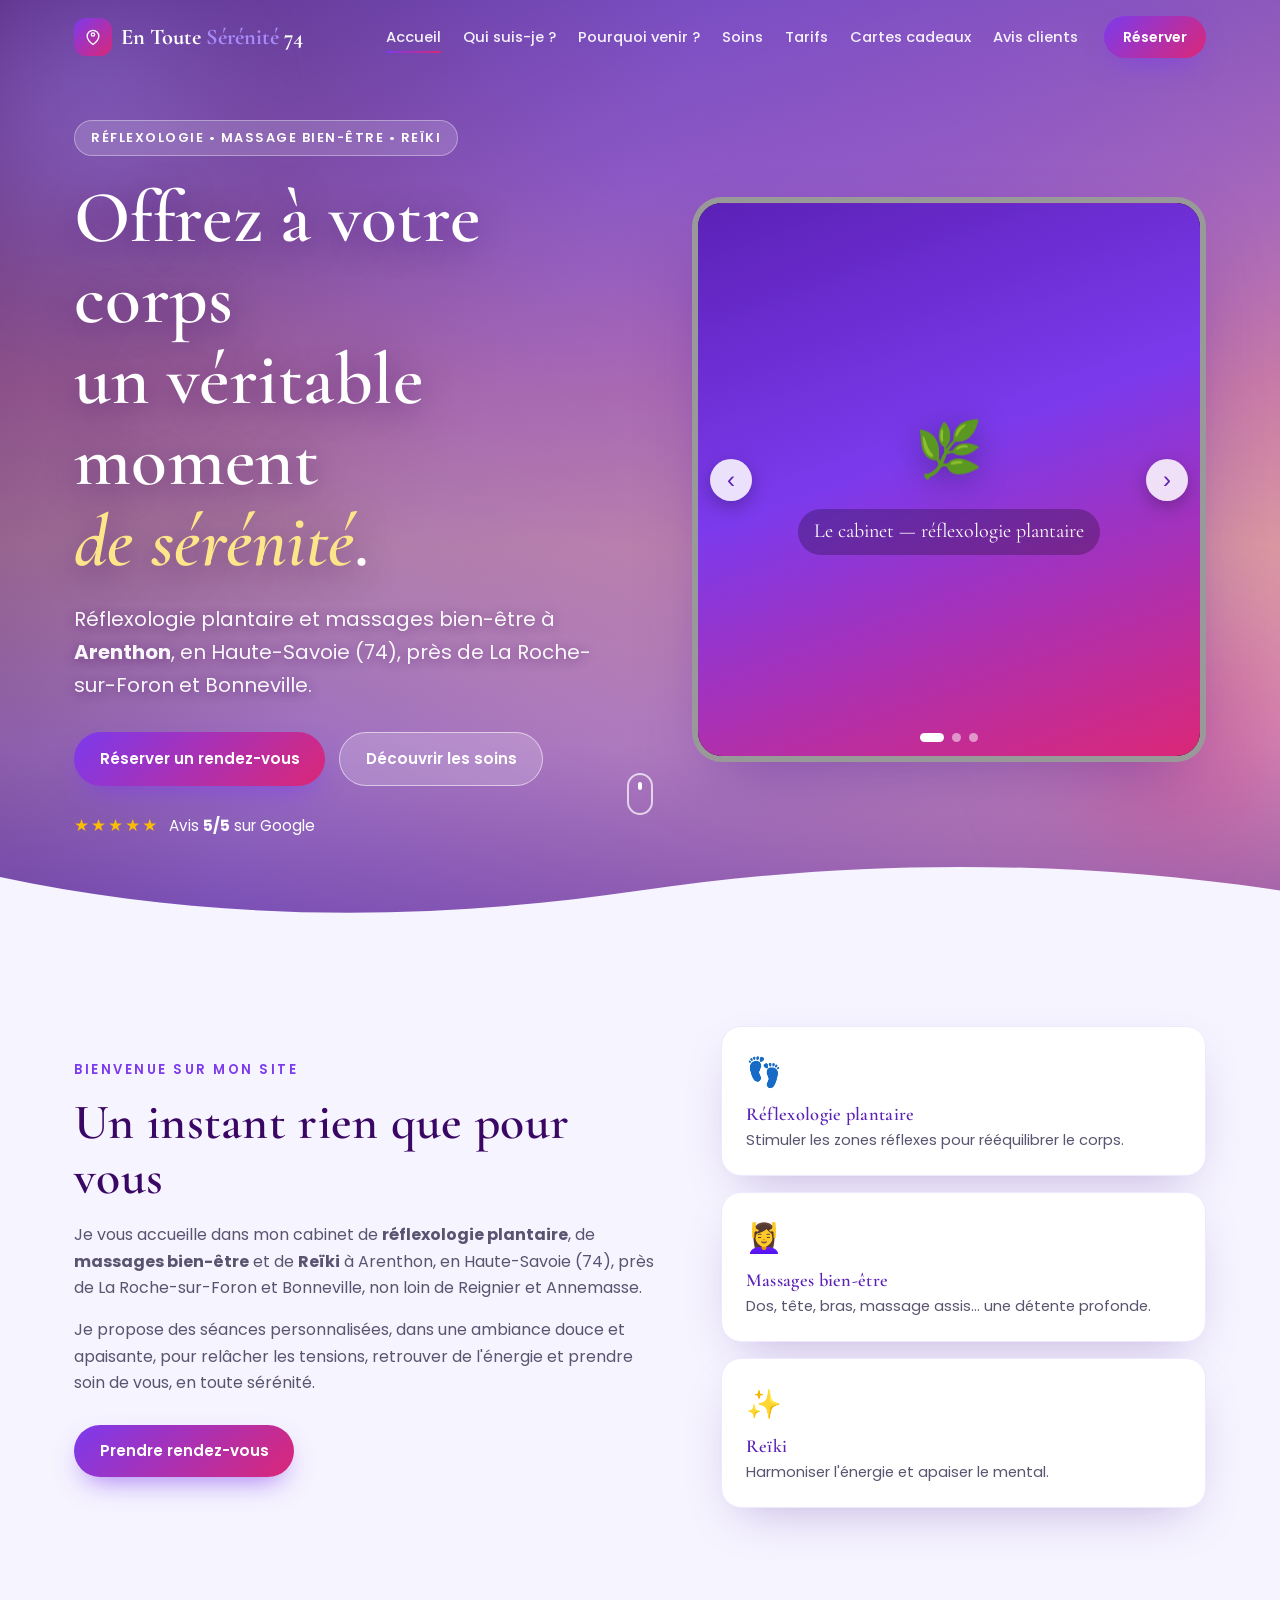
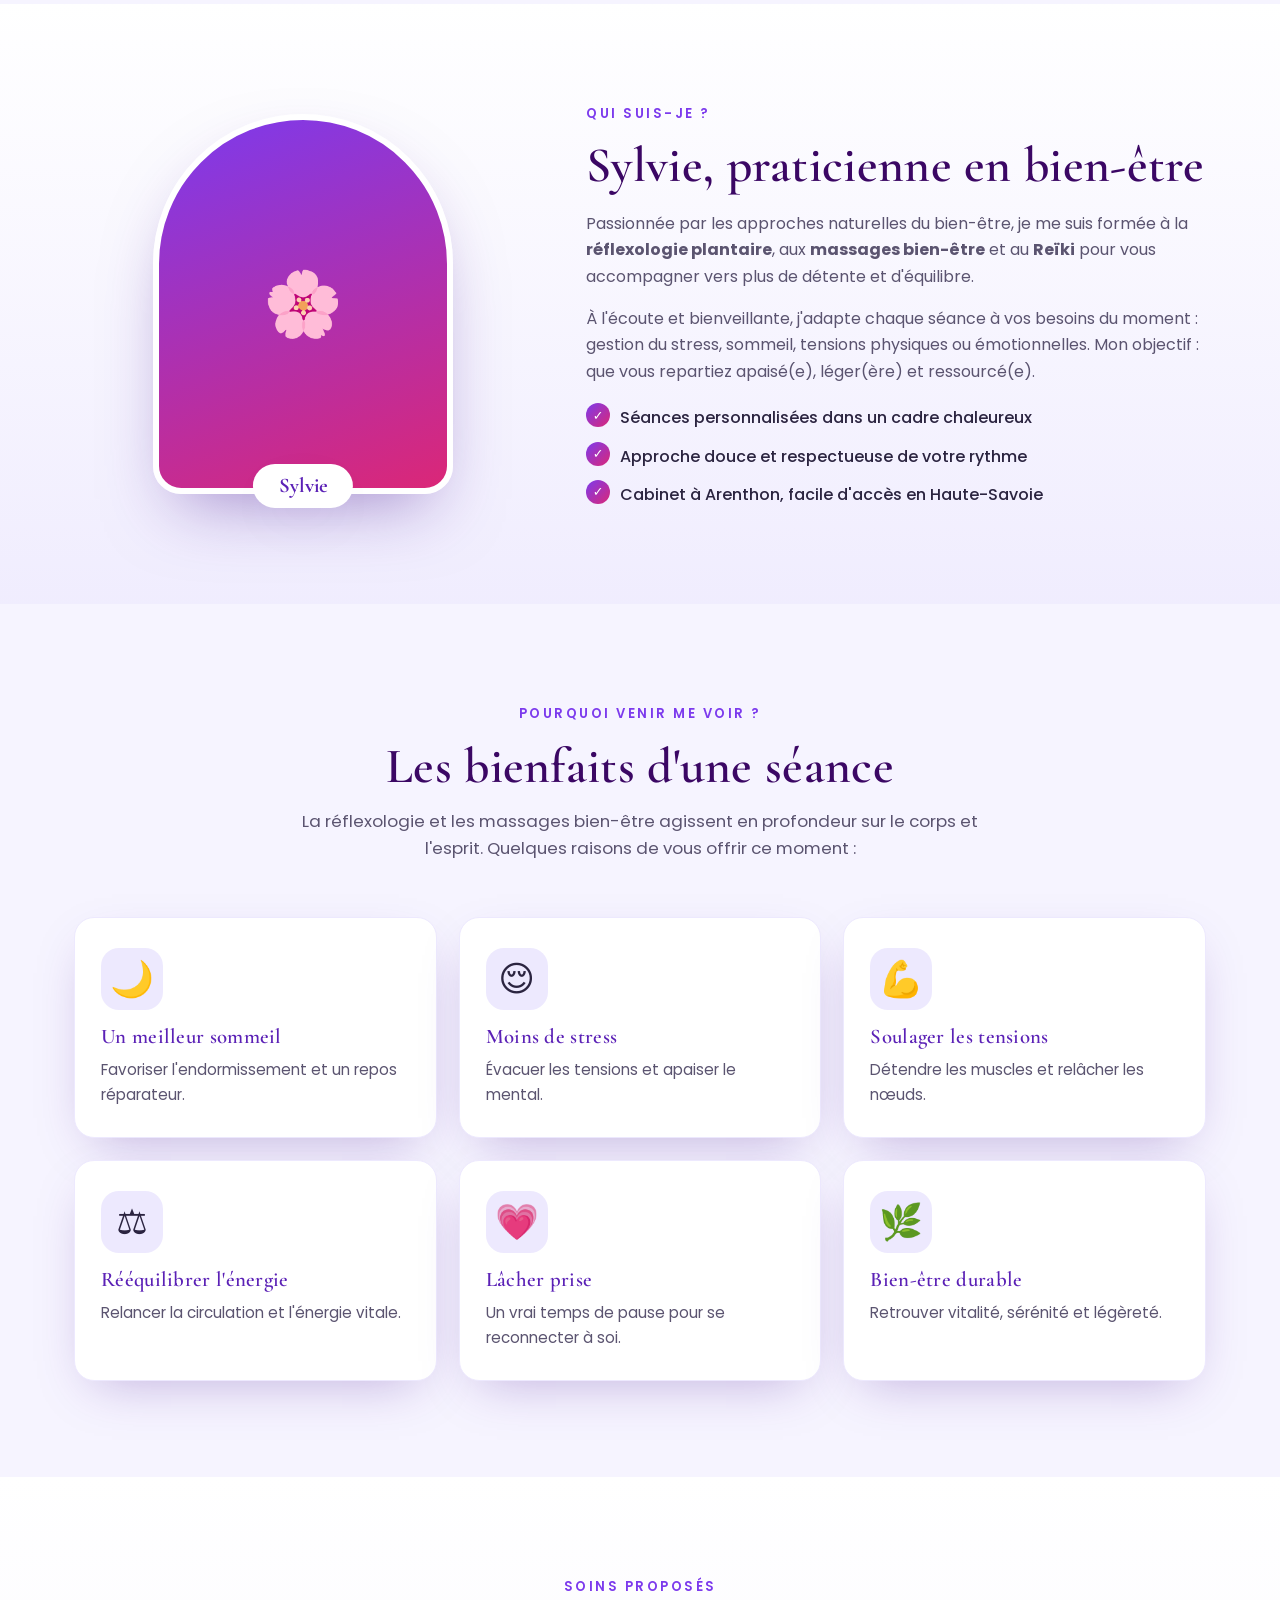
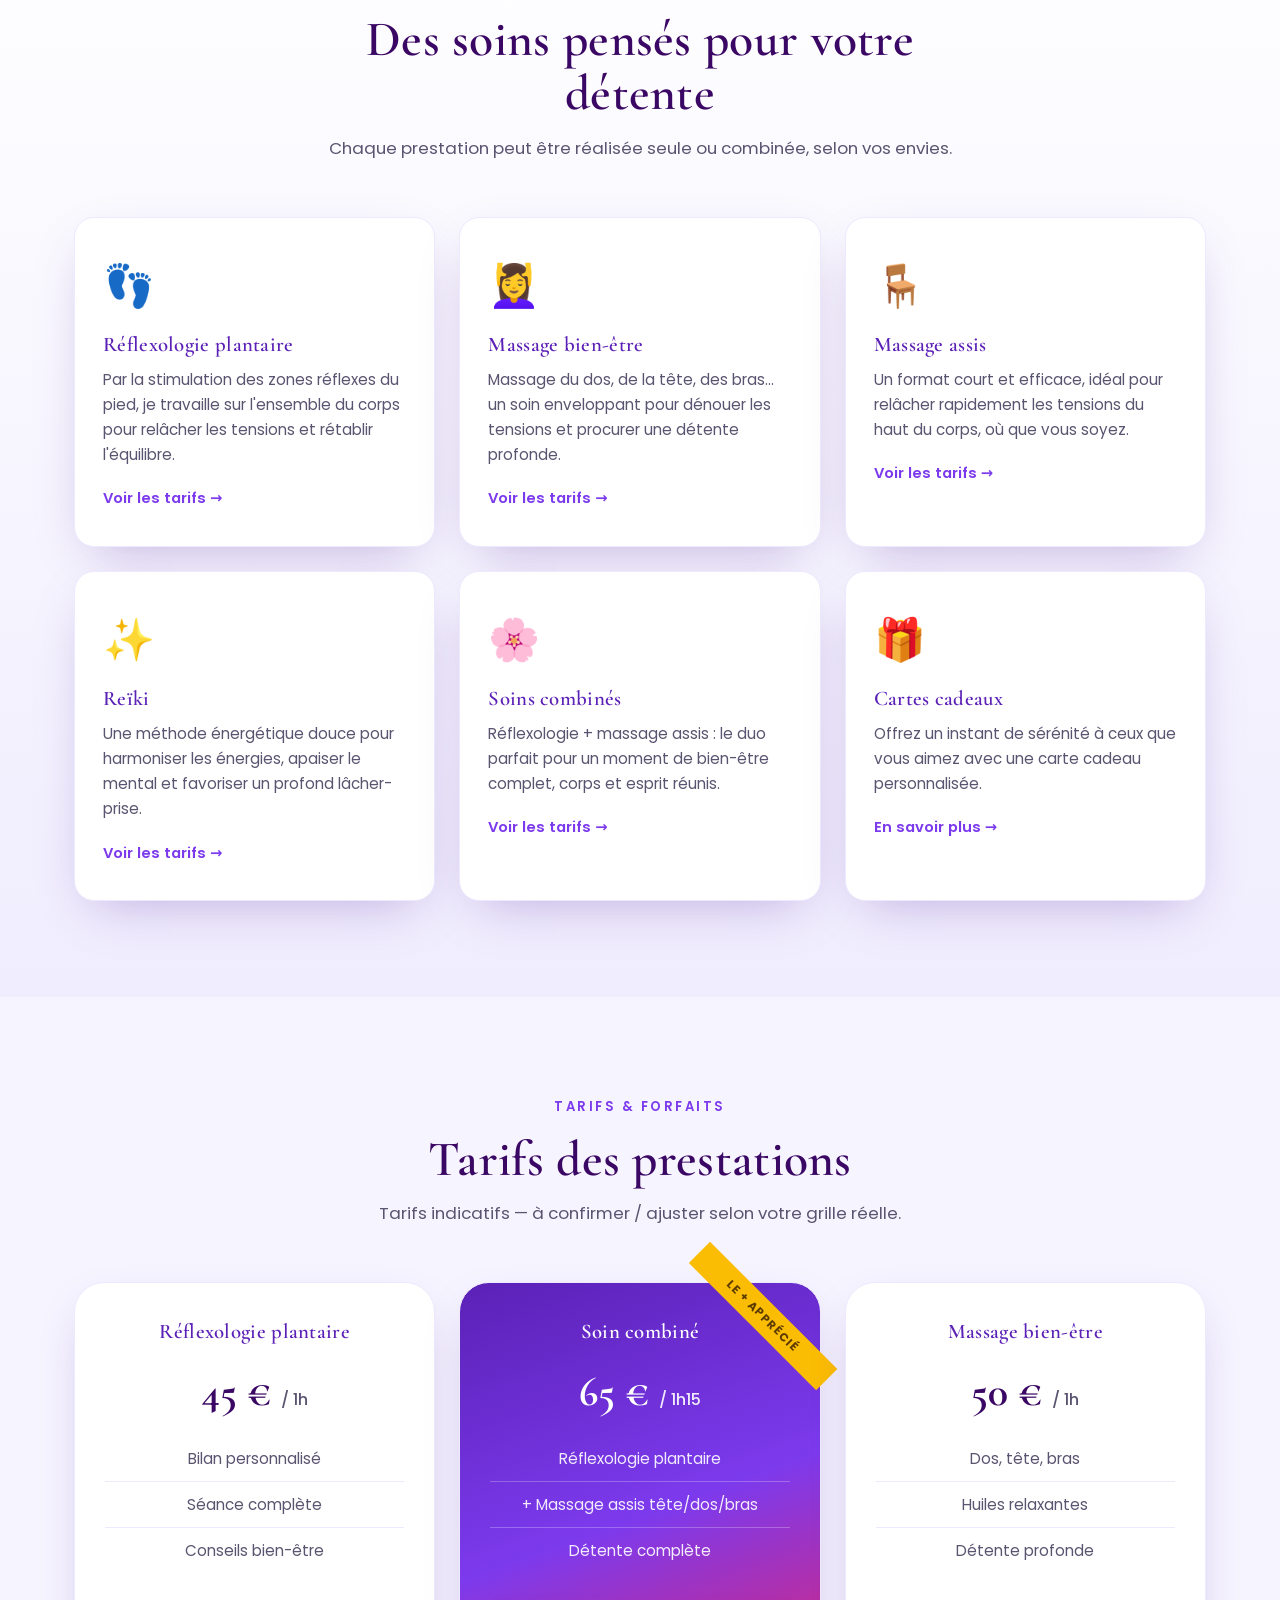
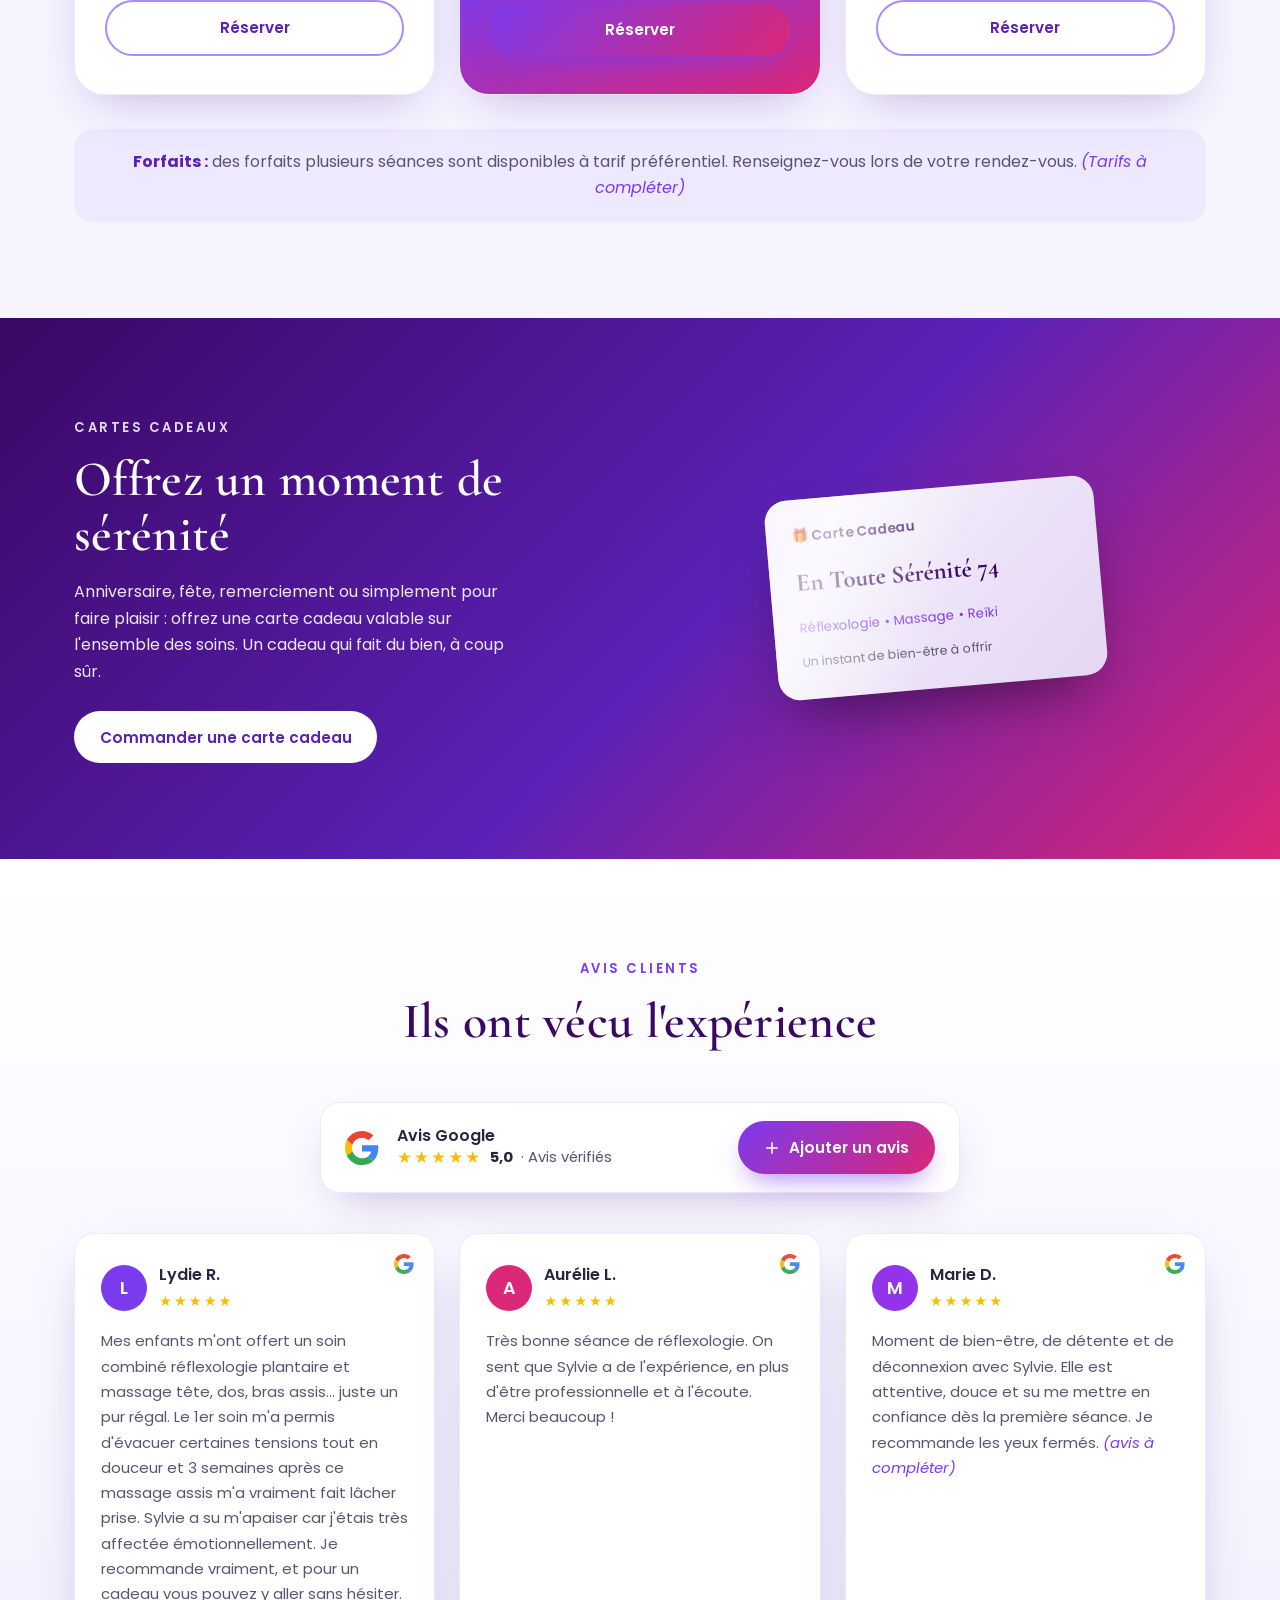
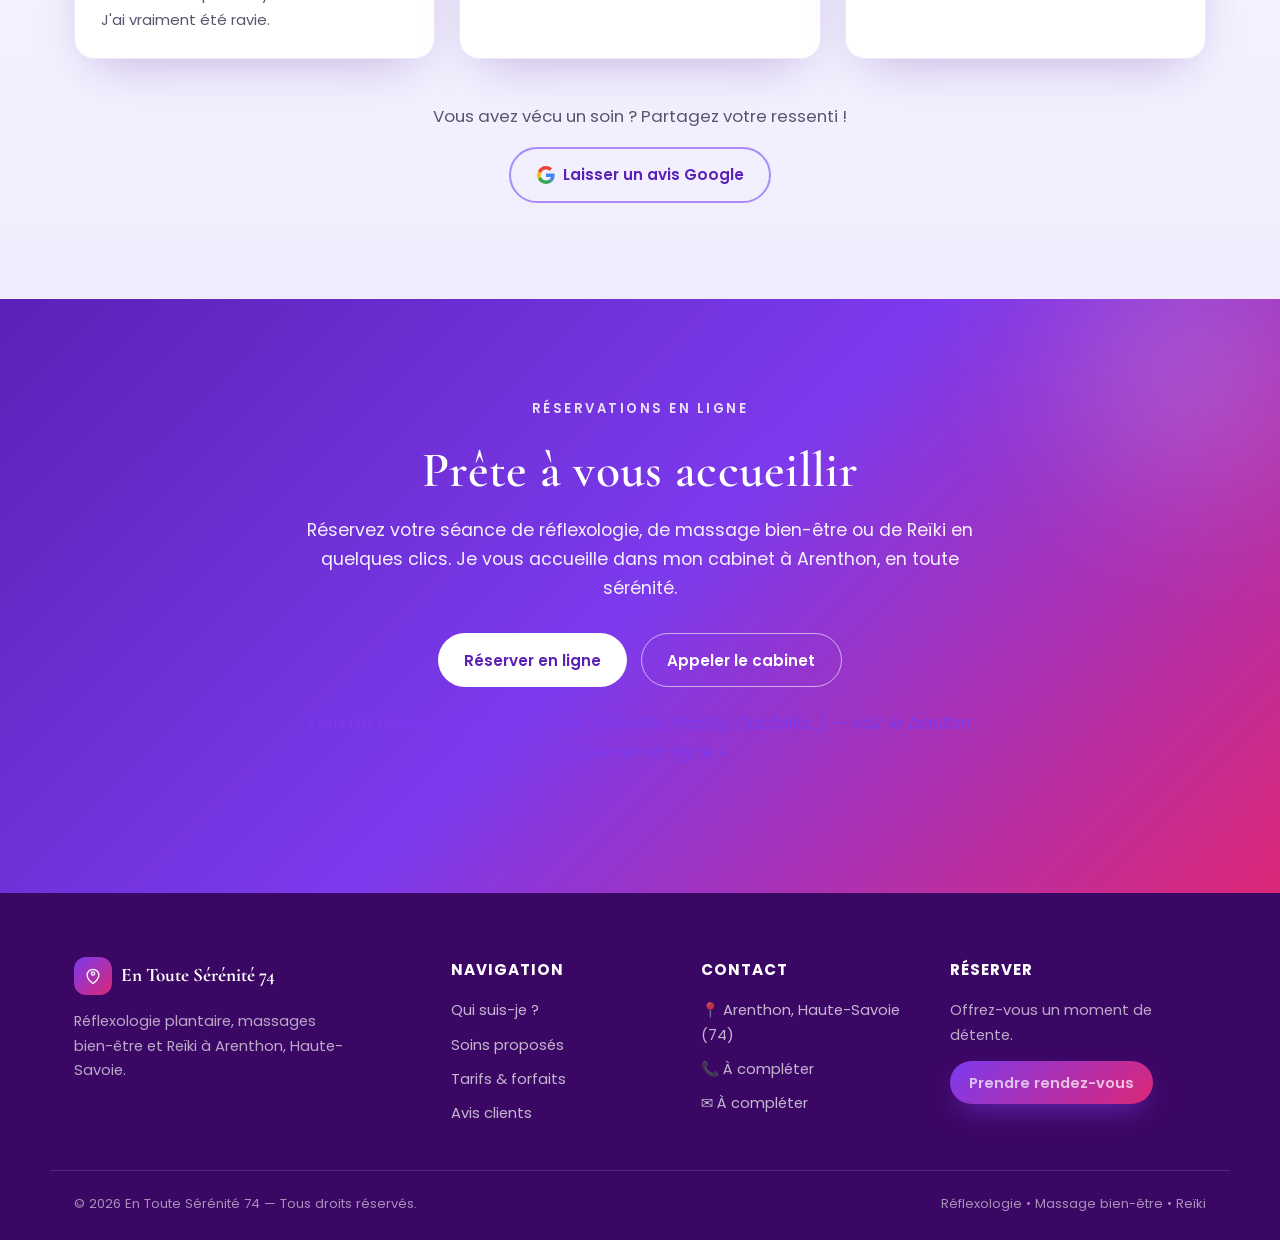
==== commit 9c9f1c61: "Refonte du site En Toute Sérénité 74 (violet, animations, avis Google) - Nouveau site one-page pour " ====
--- a/index.html
+++ b/index.html
@@ -3,193 +3,409 @@
 <head>
 <meta charset="UTF-8">
 <meta name="viewport" content="width=device-width, initial-scale=1.0">
-<title>ImmoLeads — Génération de mandats vendeurs pour agences immobilières</title>
-<meta name="description" content="ImmoLeads conçoit et pilote vos campagnes Meta Ads pour générer des demandes d'estimation qualifiées, transmises directement à votre agence, prêtes à être recontactées.">
+<title>En Toute Sérénité 74 — Réflexologie plantaire & massage bien-être à Arenthon</title>
+<meta name="description" content="En Toute Sérénité 74 : réflexologie plantaire, massages bien-être et Reïki à Arenthon (Haute-Savoie), près de La Roche-sur-Foron et Bonneville. Réservez votre séance de détente en ligne.">
 <link rel="preconnect" href="https://fonts.googleapis.com">
 <link rel="preconnect" href="https://fonts.gstatic.com" crossorigin>
-<link href="https://fonts.googleapis.com/css2?family=Inter:wght@400;500;600;700&family=Sora:wght@500;600;700;800&family=IBM+Plex+Mono:wght@400;600&display=swap" rel="stylesheet">
+<link href="https://fonts.googleapis.com/css2?family=Cormorant+Garamond:wght@500;600;700&family=Poppins:wght@300;400;500;600;700&display=swap" rel="stylesheet">
 <link rel="stylesheet" href="style.css">
 </head>
 <body>
 
-<header class="site-header">
+<!-- ============ HEADER ============ -->
+<header class="site-header" id="header">
+  <div class="wrap header-inner">
+    <a href="#accueil" class="brand">
+      <span class="brand-mark" aria-hidden="true">
+        <svg viewBox="0 0 24 24" fill="none" stroke="currentColor" stroke-width="1.6" stroke-linecap="round" stroke-linejoin="round"><path d="M12 21c-4-3-7-6-7-10a7 7 0 0 1 14 0c0 4-3 7-7 10z"/><path d="M12 11a2 2 0 1 0 0-4 2 2 0 0 0 0 4z"/></svg>
+      </span>
+      <span class="brand-text">En&nbsp;Toute&nbsp;<span class="brand-accent">Sérénité</span>&nbsp;74</span>
+    </a>
+
+    <nav class="nav-desktop" aria-label="Navigation principale">
+      <ul class="nav-links">
+        <li><a href="#accueil">Accueil</a></li>
+        <li><a href="#qui-suis-je">Qui suis-je&nbsp;?</a></li>
+        <li><a href="#pourquoi">Pourquoi venir&nbsp;?</a></li>
+        <li><a href="#soins">Soins</a></li>
+        <li><a href="#tarifs">Tarifs</a></li>
+        <li><a href="#cartes-cadeaux">Cartes cadeaux</a></li>
+        <li><a href="#avis">Avis clients</a></li>
+      </ul>
+      <a href="#reservations" class="btn btn-primary btn-sm">Réserver</a>
+    </nav>
+
+    <button class="nav-toggle" aria-label="Ouvrir le menu" aria-expanded="false">
+      <span></span><span></span><span></span>
+    </button>
+  </div>
+
+  <div class="nav-mobile" id="navMobile">
+    <a href="#accueil">Accueil</a>
+    <a href="#qui-suis-je">Qui suis-je&nbsp;?</a>
+    <a href="#pourquoi">Pourquoi venir me voir&nbsp;?</a>
+    <a href="#soins">Soins proposés</a>
+    <a href="#tarifs">Tarifs &amp; forfaits</a>
+    <a href="#cartes-cadeaux">Cartes cadeaux</a>
+    <a href="#avis">Avis clients</a>
+    <a href="#reservations" class="btn btn-primary">Réserver en ligne</a>
+  </div>
+</header>
+
+<!-- ============ HERO ============ -->
+<section class="hero" id="accueil">
+  <div class="hero-bg" aria-hidden="true"></div>
+  <div class="hero-overlay" aria-hidden="true"></div>
+  <span class="blob blob-1" aria-hidden="true"></span>
+  <span class="blob blob-2" aria-hidden="true"></span>
+
+  <div class="wrap hero-inner">
+    <div class="hero-text reveal">
+      <span class="eyebrow">Réflexologie • Massage bien-être • Reïki</span>
+      <h1>Offrez à votre corps<br>un véritable moment<br><em>de sérénité</em>.</h1>
+      <p class="lead">Réflexologie plantaire et massages bien-être à <strong>Arenthon</strong>, en Haute-Savoie&nbsp;(74), près de La Roche-sur-Foron et Bonneville.</p>
+      <div class="cta-row">
+        <a href="#reservations" class="btn btn-primary btn-glow">Réserver un rendez-vous</a>
+        <a href="#soins" class="btn btn-ghost">Découvrir les soins</a>
+      </div>
+      <div class="hero-trust">
+        <span class="stars" aria-hidden="true">★★★★★</span>
+        <span>Avis <strong>5/5</strong> sur Google</span>
+      </div>
+    </div>
+
+    <!-- Carrousel photos cabinet -->
+    <div class="hero-media reveal">
+      <div class="photo-frame">
+        <div class="carousel" id="carousel">
+          <figure class="slide is-active" data-img="images/cabinet-1.jpg">
+            <span class="ph-icon">🌿</span>
+            <figcaption>Le cabinet — réflexologie plantaire</figcaption>
+          </figure>
+          <figure class="slide" data-img="images/cabinet-2.jpg">
+            <span class="ph-icon">🕯️</span>
+            <figcaption>Un cocon de détente à Arenthon</figcaption>
+          </figure>
+          <figure class="slide" data-img="images/cabinet-3.jpg">
+            <span class="ph-icon">💆‍♀️</span>
+            <figcaption>Massage bien-être &amp; Reïki</figcaption>
+          </figure>
+        </div>
+        <button class="car-btn prev" aria-label="Photo précédente">‹</button>
+        <button class="car-btn next" aria-label="Photo suivante">›</button>
+        <div class="dots" id="dots"></div>
+      </div>
+    </div>
+  </div>
+
+  <a href="#bienvenue" class="scroll-cue" aria-label="Défiler vers le bas">
+    <span></span>
+  </a>
+  <div class="wave-divider" aria-hidden="true">
+    <svg viewBox="0 0 1440 100" preserveAspectRatio="none"><path d="M0,40 C240,90 480,90 720,55 C960,20 1200,20 1440,55 L1440,100 L0,100 Z"></path></svg>
+  </div>
+</section>
+
+<!-- ============ BIENVENUE ============ -->
+<section class="section" id="bienvenue">
+  <div class="wrap welcome">
+    <div class="welcome-text reveal">
+      <span class="kicker">Bienvenue sur mon site</span>
+      <h2>Un instant rien que pour vous</h2>
+      <p>Je vous accueille dans mon cabinet de <strong>réflexologie plantaire</strong>, de <strong>massages bien-être</strong> et de <strong>Reïki</strong> à Arenthon, en Haute-Savoie&nbsp;(74), près de La Roche-sur-Foron et Bonneville, non loin de Reignier et Annemasse.</p>
+      <p>Je propose des séances personnalisées, dans une ambiance douce et apaisante, pour relâcher les tensions, retrouver de l'énergie et prendre soin de vous, en toute sérénité.</p>
+      <a href="#reservations" class="btn btn-primary">Prendre rendez-vous</a>
+    </div>
+    <div class="welcome-cards">
+      <div class="mini-card reveal"><span>👣</span><h3>Réflexologie plantaire</h3><p>Stimuler les zones réflexes pour rééquilibrer le corps.</p></div>
+      <div class="mini-card reveal"><span>💆‍♀️</span><h3>Massages bien-être</h3><p>Dos, tête, bras, massage assis… une détente profonde.</p></div>
+      <div class="mini-card reveal"><span>✨</span><h3>Reïki</h3><p>Harmoniser l'énergie et apaiser le mental.</p></div>
+    </div>
+  </div>
+</section>
+
+<!-- ============ QUI SUIS-JE ============ -->
+<section class="section section--soft" id="qui-suis-je">
+  <div class="wrap split">
+    <div class="split-media reveal">
+      <div class="portrait-frame">
+        <div class="portrait" data-img="images/sylvie.jpg"><span class="ph-icon">🌸</span></div>
+        <span class="portrait-badge">Sylvie</span>
+      </div>
+    </div>
+    <div class="split-text reveal">
+      <span class="kicker">Qui suis-je&nbsp;?</span>
+      <h2>Sylvie, praticienne en bien-être</h2>
+      <p>Passionnée par les approches naturelles du bien-être, je me suis formée à la <strong>réflexologie plantaire</strong>, aux <strong>massages bien-être</strong> et au <strong>Reïki</strong> pour vous accompagner vers plus de détente et d'équilibre.</p>
+      <p>À l'écoute et bienveillante, j'adapte chaque séance à vos besoins du moment&nbsp;: gestion du stress, sommeil, tensions physiques ou émotionnelles. Mon objectif&nbsp;: que vous repartiez apaisé(e), léger(ère) et ressourcé(e).</p>
+      <ul class="check-list">
+        <li>Séances personnalisées dans un cadre chaleureux</li>
+        <li>Approche douce et respectueuse de votre rythme</li>
+        <li>Cabinet à Arenthon, facile d'accès en Haute-Savoie</li>
+      </ul>
+    </div>
+  </div>
+</section>
+
+<!-- ============ POURQUOI ============ -->
+<section class="section" id="pourquoi">
   <div class="wrap">
-    <a href="index.html" class="logo"><span class="dot"></span>Immo<span class="accent">Leads</span></a>
-    <nav class="nav-desktop">
-      <ul class="nav-links">
-        <li><a href="index.html" class="active">Accueil</a></li>
-        <li><a href="services.html">Services</a></li>
-        <li><a href="contact.html">Contact</a></li>
+    <div class="section-head reveal">
+      <span class="kicker">Pourquoi venir me voir&nbsp;?</span>
+      <h2>Les bienfaits d'une séance</h2>
+      <p class="section-sub">La réflexologie et les massages bien-être agissent en profondeur sur le corps et l'esprit. Quelques raisons de vous offrir ce moment&nbsp;:</p>
+    </div>
+    <div class="benefits-grid">
+      <div class="benefit reveal"><span class="b-ico">🌙</span><h3>Un meilleur sommeil</h3><p>Favoriser l'endormissement et un repos réparateur.</p></div>
+      <div class="benefit reveal"><span class="b-ico">😌</span><h3>Moins de stress</h3><p>Évacuer les tensions et apaiser le mental.</p></div>
+      <div class="benefit reveal"><span class="b-ico">💪</span><h3>Soulager les tensions</h3><p>Détendre les muscles et relâcher les nœuds.</p></div>
+      <div class="benefit reveal"><span class="b-ico">⚖️</span><h3>Rééquilibrer l'énergie</h3><p>Relancer la circulation et l'énergie vitale.</p></div>
+      <div class="benefit reveal"><span class="b-ico">💗</span><h3>Lâcher prise</h3><p>Un vrai temps de pause pour se reconnecter à soi.</p></div>
+      <div class="benefit reveal"><span class="b-ico">🌿</span><h3>Bien-être durable</h3><p>Retrouver vitalité, sérénité et légèreté.</p></div>
+    </div>
+  </div>
+</section>
+
+<!-- ============ SOINS ============ -->
+<section class="section section--soft" id="soins">
+  <div class="wrap">
+    <div class="section-head reveal">
+      <span class="kicker">Soins proposés</span>
+      <h2>Des soins pensés pour votre détente</h2>
+      <p class="section-sub">Chaque prestation peut être réalisée seule ou combinée, selon vos envies.</p>
+    </div>
+    <div class="soins-grid">
+      <article class="soin-card reveal">
+        <div class="soin-ico">👣</div>
+        <h3>Réflexologie plantaire</h3>
+        <p>Par la stimulation des zones réflexes du pied, je travaille sur l'ensemble du corps pour relâcher les tensions et rétablir l'équilibre.</p>
+        <a href="#tarifs" class="card-link">Voir les tarifs →</a>
+      </article>
+      <article class="soin-card reveal">
+        <div class="soin-ico">💆‍♀️</div>
+        <h3>Massage bien-être</h3>
+        <p>Massage du dos, de la tête, des bras… un soin enveloppant pour dénouer les tensions et procurer une détente profonde.</p>
+        <a href="#tarifs" class="card-link">Voir les tarifs →</a>
+      </article>
+      <article class="soin-card reveal">
+        <div class="soin-ico">🪑</div>
+        <h3>Massage assis</h3>
+        <p>Un format court et efficace, idéal pour relâcher rapidement les tensions du haut du corps, où que vous soyez.</p>
+        <a href="#tarifs" class="card-link">Voir les tarifs →</a>
+      </article>
+      <article class="soin-card reveal">
+        <div class="soin-ico">✨</div>
+        <h3>Reïki</h3>
+        <p>Une méthode énergétique douce pour harmoniser les énergies, apaiser le mental et favoriser un profond lâcher-prise.</p>
+        <a href="#tarifs" class="card-link">Voir les tarifs →</a>
+      </article>
+      <article class="soin-card reveal">
+        <div class="soin-ico">🌸</div>
+        <h3>Soins combinés</h3>
+        <p>Réflexologie + massage assis&nbsp;: le duo parfait pour un moment de bien-être complet, corps et esprit réunis.</p>
+        <a href="#tarifs" class="card-link">Voir les tarifs →</a>
+      </article>
+      <article class="soin-card reveal">
+        <div class="soin-ico">🎁</div>
+        <h3>Cartes cadeaux</h3>
+        <p>Offrez un instant de sérénité à ceux que vous aimez avec une carte cadeau personnalisée.</p>
+        <a href="#cartes-cadeaux" class="card-link">En savoir plus →</a>
+      </article>
+    </div>
+  </div>
+</section>
+
+<!-- ============ TARIFS ============ -->
+<section class="section" id="tarifs">
+  <div class="wrap">
+    <div class="section-head reveal">
+      <span class="kicker">Tarifs &amp; forfaits</span>
+      <h2>Tarifs des prestations</h2>
+      <p class="section-sub">Tarifs indicatifs — à confirmer / ajuster selon votre grille réelle.</p>
+    </div>
+    <div class="tarifs-grid">
+      <div class="tarif-card reveal">
+        <h3>Réflexologie plantaire</h3>
+        <div class="price">45&nbsp;€ <span>/ 1h</span></div>
+        <ul>
+          <li>Bilan personnalisé</li>
+          <li>Séance complète</li>
+          <li>Conseils bien-être</li>
+        </ul>
+        <a href="#reservations" class="btn btn-outline">Réserver</a>
+      </div>
+      <div class="tarif-card tarif-card--feature reveal">
+        <span class="ribbon">Le + apprécié</span>
+        <h3>Soin combiné</h3>
+        <div class="price">65&nbsp;€ <span>/ 1h15</span></div>
+        <ul>
+          <li>Réflexologie plantaire</li>
+          <li>+ Massage assis tête/dos/bras</li>
+          <li>Détente complète</li>
+        </ul>
+        <a href="#reservations" class="btn btn-primary">Réserver</a>
+      </div>
+      <div class="tarif-card reveal">
+        <h3>Massage bien-être</h3>
+        <div class="price">50&nbsp;€ <span>/ 1h</span></div>
+        <ul>
+          <li>Dos, tête, bras</li>
+          <li>Huiles relaxantes</li>
+          <li>Détente profonde</li>
+        </ul>
+        <a href="#reservations" class="btn btn-outline">Réserver</a>
+      </div>
+    </div>
+    <div class="forfait-note reveal">
+      <strong>Forfaits&nbsp;:</strong> des forfaits plusieurs séances sont disponibles à tarif préférentiel. Renseignez-vous lors de votre rendez-vous. <em>(Tarifs à compléter)</em>
+    </div>
+  </div>
+</section>
+
+<!-- ============ CARTES CADEAUX ============ -->
+<section class="section section--gift" id="cartes-cadeaux">
+  <div class="wrap gift">
+    <div class="gift-text reveal">
+      <span class="kicker kicker--light">Cartes cadeaux</span>
+      <h2>Offrez un moment de sérénité</h2>
+      <p>Anniversaire, fête, remerciement ou simplement pour faire plaisir&nbsp;: offrez une carte cadeau valable sur l'ensemble des soins. Un cadeau qui fait du bien, à coup sûr.</p>
+      <a href="#reservations" class="btn btn-light">Commander une carte cadeau</a>
+    </div>
+    <div class="gift-card-visual reveal" aria-hidden="true">
+      <div class="gift-card">
+        <span class="gc-ribbon">🎁 Carte Cadeau</span>
+        <div class="gc-brand">En Toute Sérénité 74</div>
+        <div class="gc-soin">Réflexologie • Massage • Reïki</div>
+        <div class="gc-foot">Un instant de bien-être à offrir</div>
+      </div>
+    </div>
+  </div>
+</section>
+
+<!-- ============ AVIS CLIENTS ============ -->
+<section class="section section--soft" id="avis">
+  <div class="wrap">
+    <div class="section-head reveal">
+      <span class="kicker">Avis clients</span>
+      <h2>Ils ont vécu l'expérience</h2>
+    </div>
+
+    <!-- Bandeau Google -->
+    <div class="google-summary reveal">
+      <span class="g-logo" aria-label="Google">
+        <svg viewBox="0 0 48 48" width="34" height="34"><path fill="#EA4335" d="M24 9.5c3.54 0 6.71 1.22 9.21 3.6l6.85-6.85C35.9 2.38 30.47 0 24 0 14.62 0 6.51 5.38 2.56 13.22l7.98 6.19C12.43 13.72 17.74 9.5 24 9.5z"/><path fill="#4285F4" d="M46.98 24.55c0-1.57-.15-3.09-.38-4.55H24v9.02h12.94c-.58 2.96-2.26 5.48-4.78 7.18l7.73 6c4.51-4.18 7.09-10.36 7.09-17.65z"/><path fill="#FBBC05" d="M10.53 28.59c-.48-1.45-.76-2.99-.76-4.59s.27-3.14.76-4.59l-7.98-6.19C.92 16.46 0 20.12 0 24c0 3.88.92 7.54 2.56 10.78l7.97-6.19z"/><path fill="#34A853" d="M24 48c6.48 0 11.93-2.13 15.89-5.81l-7.73-6c-2.15 1.45-4.92 2.3-8.16 2.3-6.26 0-11.57-4.22-13.47-9.91l-7.98 6.19C6.51 42.62 14.62 48 24 48z"/></svg>
+      </span>
+      <div class="g-meta">
+        <span class="g-title">Avis Google</span>
+        <span class="g-stars">
+          <span class="stars">★★★★★</span>
+          <strong>5,0</strong> · Avis vérifiés
+        </span>
+      </div>
+      <a href="https://www.google.com/maps" target="_blank" rel="noopener" class="btn btn-primary btn-add-review" id="addReview">
+        <svg viewBox="0 0 24 24" width="18" height="18" fill="none" stroke="currentColor" stroke-width="2" stroke-linecap="round"><line x1="12" y1="5" x2="12" y2="19"/><line x1="5" y1="12" x2="19" y2="12"/></svg>
+        Ajouter un avis
+      </a>
+    </div>
+
+    <div class="reviews-grid">
+      <figure class="review reveal">
+        <span class="g-badge" aria-hidden="true">
+          <svg viewBox="0 0 48 48" width="20" height="20"><path fill="#EA4335" d="M24 9.5c3.54 0 6.71 1.22 9.21 3.6l6.85-6.85C35.9 2.38 30.47 0 24 0 14.62 0 6.51 5.38 2.56 13.22l7.98 6.19C12.43 13.72 17.74 9.5 24 9.5z"/><path fill="#4285F4" d="M46.98 24.55c0-1.57-.15-3.09-.38-4.55H24v9.02h12.94c-.58 2.96-2.26 5.48-4.78 7.18l7.73 6c4.51-4.18 7.09-10.36 7.09-17.65z"/><path fill="#FBBC05" d="M10.53 28.59c-.48-1.45-.76-2.99-.76-4.59s.27-3.14.76-4.59l-7.98-6.19C.92 16.46 0 20.12 0 24c0 3.88.92 7.54 2.56 10.78l7.97-6.19z"/><path fill="#34A853" d="M24 48c6.48 0 11.93-2.13 15.89-5.81l-7.73-6c-2.15 1.45-4.92 2.3-8.16 2.3-6.26 0-11.57-4.22-13.47-9.91l-7.98 6.19C6.51 42.62 14.62 48 24 48z"/></svg>
+        </span>
+        <div class="r-head">
+          <span class="avatar" style="--a:#7c3aed">L</span>
+          <div><span class="r-name">Lydie R.</span><span class="stars stars-sm">★★★★★</span></div>
+        </div>
+        <blockquote>Mes enfants m'ont offert un soin combiné réflexologie plantaire et massage tête, dos, bras assis… juste un pur régal. Le 1er soin m'a permis d'évacuer certaines tensions tout en douceur et 3 semaines après ce massage assis m'a vraiment fait lâcher prise. Sylvie a su m'apaiser car j'étais très affectée émotionnellement. Je recommande vraiment, et pour un cadeau vous pouvez y aller sans hésiter. J'ai vraiment été ravie.</blockquote>
+      </figure>
+
+      <figure class="review reveal">
+        <span class="g-badge" aria-hidden="true">
+          <svg viewBox="0 0 48 48" width="20" height="20"><path fill="#EA4335" d="M24 9.5c3.54 0 6.71 1.22 9.21 3.6l6.85-6.85C35.9 2.38 30.47 0 24 0 14.62 0 6.51 5.38 2.56 13.22l7.98 6.19C12.43 13.72 17.74 9.5 24 9.5z"/><path fill="#4285F4" d="M46.98 24.55c0-1.57-.15-3.09-.38-4.55H24v9.02h12.94c-.58 2.96-2.26 5.48-4.78 7.18l7.73 6c4.51-4.18 7.09-10.36 7.09-17.65z"/><path fill="#FBBC05" d="M10.53 28.59c-.48-1.45-.76-2.99-.76-4.59s.27-3.14.76-4.59l-7.98-6.19C.92 16.46 0 20.12 0 24c0 3.88.92 7.54 2.56 10.78l7.97-6.19z"/><path fill="#34A853" d="M24 48c6.48 0 11.93-2.13 15.89-5.81l-7.73-6c-2.15 1.45-4.92 2.3-8.16 2.3-6.26 0-11.57-4.22-13.47-9.91l-7.98 6.19C6.51 42.62 14.62 48 24 48z"/></svg>
+        </span>
+        <div class="r-head">
+          <span class="avatar" style="--a:#db2777">A</span>
+          <div><span class="r-name">Aurélie L.</span><span class="stars stars-sm">★★★★★</span></div>
+        </div>
+        <blockquote>Très bonne séance de réflexologie. On sent que Sylvie a de l'expérience, en plus d'être professionnelle et à l'écoute. Merci beaucoup&nbsp;!</blockquote>
+      </figure>
+
+      <figure class="review reveal">
+        <span class="g-badge" aria-hidden="true">
+          <svg viewBox="0 0 48 48" width="20" height="20"><path fill="#EA4335" d="M24 9.5c3.54 0 6.71 1.22 9.21 3.6l6.85-6.85C35.9 2.38 30.47 0 24 0 14.62 0 6.51 5.38 2.56 13.22l7.98 6.19C12.43 13.72 17.74 9.5 24 9.5z"/><path fill="#4285F4" d="M46.98 24.55c0-1.57-.15-3.09-.38-4.55H24v9.02h12.94c-.58 2.96-2.26 5.48-4.78 7.18l7.73 6c4.51-4.18 7.09-10.36 7.09-17.65z"/><path fill="#FBBC05" d="M10.53 28.59c-.48-1.45-.76-2.99-.76-4.59s.27-3.14.76-4.59l-7.98-6.19C.92 16.46 0 20.12 0 24c0 3.88.92 7.54 2.56 10.78l7.97-6.19z"/><path fill="#34A853" d="M24 48c6.48 0 11.93-2.13 15.89-5.81l-7.73-6c-2.15 1.45-4.92 2.3-8.16 2.3-6.26 0-11.57-4.22-13.47-9.91l-7.98 6.19C6.51 42.62 14.62 48 24 48z"/></svg>
+        </span>
+        <div class="r-head">
+          <span class="avatar" style="--a:#9333ea">M</span>
+          <div><span class="r-name">Marie D.</span><span class="stars stars-sm">★★★★★</span></div>
+        </div>
+        <blockquote>Moment de bien-être, de détente et de déconnexion avec Sylvie. Elle est attentive, douce et su me mettre en confiance dès la première séance. Je recommande les yeux fermés. <em>(avis à compléter)</em></blockquote>
+      </figure>
+    </div>
+
+    <div class="reviews-cta reveal">
+      <p>Vous avez vécu un soin&nbsp;? Partagez votre ressenti&nbsp;!</p>
+      <a href="https://www.google.com/maps" target="_blank" rel="noopener" class="btn btn-outline btn-add-review">
+        <svg viewBox="0 0 48 48" width="18" height="18"><path fill="#EA4335" d="M24 9.5c3.54 0 6.71 1.22 9.21 3.6l6.85-6.85C35.9 2.38 30.47 0 24 0 14.62 0 6.51 5.38 2.56 13.22l7.98 6.19C12.43 13.72 17.74 9.5 24 9.5z"/><path fill="#4285F4" d="M46.98 24.55c0-1.57-.15-3.09-.38-4.55H24v9.02h12.94c-.58 2.96-2.26 5.48-4.78 7.18l7.73 6c4.51-4.18 7.09-10.36 7.09-17.65z"/><path fill="#FBBC05" d="M10.53 28.59c-.48-1.45-.76-2.99-.76-4.59s.27-3.14.76-4.59l-7.98-6.19C.92 16.46 0 20.12 0 24c0 3.88.92 7.54 2.56 10.78l7.97-6.19z"/><path fill="#34A853" d="M24 48c6.48 0 11.93-2.13 15.89-5.81l-7.73-6c-2.15 1.45-4.92 2.3-8.16 2.3-6.26 0-11.57-4.22-13.47-9.91l-7.98 6.19C6.51 42.62 14.62 48 24 48z"/></svg>
+        Laisser un avis Google
+      </a>
+    </div>
+  </div>
+</section>
+
+<!-- ============ RESERVATIONS ============ -->
+<section class="section section--cta" id="reservations">
+  <span class="blob blob-3" aria-hidden="true"></span>
+  <div class="wrap reservations">
+    <span class="kicker kicker--light reveal">Réservations en ligne</span>
+    <h2 class="reveal">Prête à vous accueillir</h2>
+    <p class="reveal">Réservez votre séance de réflexologie, de massage bien-être ou de Reïki en quelques clics. Je vous accueille dans mon cabinet à Arenthon, en toute sérénité.</p>
+    <div class="cta-row center reveal">
+      <a href="#" class="btn btn-light btn-glow" id="bookingBtn">Réserver en ligne</a>
+      <a href="tel:+33000000000" class="btn btn-ghost-light">Appeler le cabinet</a>
+    </div>
+    <p class="reservation-note reveal"><em>Lien de réservation à connecter (Resalib, Planity, Doctolib…) — voir le bouton « Réserver en ligne ».</em></p>
+  </div>
+</section>
+
+<!-- ============ FOOTER ============ -->
+<footer class="site-footer">
+  <div class="wrap footer-grid">
+    <div class="footer-brand">
+      <a href="#accueil" class="brand brand--footer">
+        <span class="brand-mark" aria-hidden="true">
+          <svg viewBox="0 0 24 24" fill="none" stroke="currentColor" stroke-width="1.6" stroke-linecap="round" stroke-linejoin="round"><path d="M12 21c-4-3-7-6-7-10a7 7 0 0 1 14 0c0 4-3 7-7 10z"/><path d="M12 11a2 2 0 1 0 0-4 2 2 0 0 0 0 4z"/></svg>
+        </span>
+        <span class="brand-text">En Toute Sérénité 74</span>
+      </a>
+      <p>Réflexologie plantaire, massages bien-être et Reïki à Arenthon, Haute-Savoie.</p>
+    </div>
+    <div class="footer-col">
+      <h4>Navigation</h4>
+      <ul>
+        <li><a href="#qui-suis-je">Qui suis-je&nbsp;?</a></li>
+        <li><a href="#soins">Soins proposés</a></li>
+        <li><a href="#tarifs">Tarifs &amp; forfaits</a></li>
+        <li><a href="#avis">Avis clients</a></li>
       </ul>
-      <a href="contact.html" class="btn btn-gold">Réserver un appel</a>
-    </nav>
-    <button class="nav-toggle" aria-label="Ouvrir le menu" aria-expanded="false">
-      <svg viewBox="0 0 24 24" fill="none" stroke="currentColor" stroke-width="2"><line x1="3" y1="6" x2="21" y2="6"/><line x1="3" y1="12" x2="21" y2="12"/><line x1="3" y1="18" x2="21" y2="18"/></svg>
-    </button>
-  </div>
-  <div class="nav-mobile">
-    <a href="index.html">Accueil</a>
-    <a href="services.html">Services</a>
-    <a href="contact.html">Contact</a>
-    <a href="contact.html" class="btn btn-gold">Réserver un appel</a>
-  </div>
-</header>
-
-<section class="hero">
-  <div class="wrap">
-    <div>
-      <div class="eyebrow">Agence spécialisée — Agences immobilières</div>
-      <h1>Remplissez votre agenda de <em>mandats vendeurs</em>, sans prospecter à froid.</h1>
-      <p class="sub">ImmoLeads conçoit et pilote vos campagnes Meta Ads pour générer des demandes d'estimation qualifiées. Les leads vous sont transmis en direct : votre agence n'a plus qu'à les recontacter pour décrocher les rendez-vous.</p>
-      <div class="cta-row">
-        <a href="contact.html" class="btn btn-gold">Réserver un appel découverte</a>
-        <a href="services.html" class="btn btn-outline">Découvrir nos services</a>
-      </div>
-    </div>
-    <div class="estimation-card">
-      <div class="ec-ribbon">Exclusif</div>
-      <div class="ec-head">
-        <div>
-          <div class="ec-label">Lead vendeur</div>
-          <div class="ec-title">Prêt à être recontacté</div>
-        </div>
-        <div class="seal">100%<br>exclusif</div>
-      </div>
-      <div class="ec-field"><span>Source</span><span>Meta Ads</span></div>
-      <div class="ec-field"><span>Coordonnées</span><span>Nom · Tél · Ville</span></div>
-      <div class="ec-field"><span>Type de projet</span><span>Estimation / vente</span></div>
-      <div class="ec-field"><span>Transmission</span><span>En temps réel</span></div>
-      <div class="ec-foot">
-        <span>Livré à votre agence</span>
-        <span>Vous recontactez</span>
-      </div>
-    </div>
-  </div>
-</section>
-
-<section class="stat-strip">
-  <div class="wrap">
-    <div class="stat-item">
-      <div class="stat-num">100%</div>
-      <div class="stat-label">Leads exclusifs à votre agence</div>
-    </div>
-    <div class="stat-item">
-      <div class="stat-num">FB · IG</div>
-      <div class="stat-label">Diffusion Meta Ads ciblée</div>
-    </div>
-    <div class="stat-item">
-      <div class="stat-num">30 min</div>
-      <div class="stat-label">Appel découverte offert</div>
-    </div>
-    <div class="stat-item">
-      <div class="stat-num">0 €</div>
-      <div class="stat-label">Engagement caché — tout est transparent</div>
-    </div>
-  </div>
-</section>
-
-<section class="section">
-  <div class="wrap">
-    <div class="section-head">
-      <div class="eyebrow">Comment ça marche</div>
-      <h2>Un système, quatre étapes, un seul objectif : des mandats.</h2>
-      <p>Pas de prospection à froid, pas de leads génériques. Un tunnel pensé spécifiquement pour les vendeurs immobiliers de votre zone.</p>
-    </div>
-  </div>
-  <div class="wrap">
-    <div class="process-grid">
-      <div class="process-step">
-        <div class="num">01</div>
-        <h3>Audit &amp; ciblage</h3>
-        <p>Analyse de votre zone de chalandise, de votre positionnement et définition précise du profil de vendeur visé.</p>
-      </div>
-      <div class="process-step">
-        <div class="num">02</div>
-        <h3>Campagnes Meta Ads</h3>
-        <p>Création des publicités, du tunnel d'estimation gratuite et mise en place du tracking sur Facebook et Instagram.</p>
-      </div>
-      <div class="process-step">
-        <div class="num">03</div>
-        <h3>Leads transmis en direct</h3>
-        <p>Chaque demande d'estimation générée vous est transmise immédiatement, avec ses coordonnées complètes.</p>
-      </div>
-      <div class="process-step">
-        <div class="num">04</div>
-        <h3>Votre agence recontacte</h3>
-        <p>Votre agence n'a plus qu'à rappeler les leads pour poser les rendez-vous et signer les mandats.</p>
-      </div>
-    </div>
-  </div>
-</section>
-
-<section class="section section--cream">
-  <div class="wrap">
-    <div class="section-head">
-      <div class="eyebrow">Nos services</div>
-      <h2>Tout ce qu'il faut entre la publicité et le rendez-vous vendeur.</h2>
-    </div>
-    <div class="card-grid">
-      <div class="card">
-        <div class="num">Service 01</div>
-        <h3>Campagnes Meta Ads ciblées</h3>
-        <p>Ciblage par zone de chalandise, créations publicitaires et optimisation continue du coût par lead.</p>
-        <a href="services.html" class="card-link">En savoir plus →</a>
-      </div>
-      <div class="card">
-        <div class="num">Service 02</div>
-        <h3>Tunnel d'estimation gratuite</h3>
-        <p>Landing page, formulaire qualifiant et suivi automatisé pour transformer un clic en demande sérieuse.</p>
-        <a href="services.html" class="card-link">En savoir plus →</a>
-      </div>
-      <div class="card">
-        <div class="num">Service 03</div>
-        <h3>Leads transmis en temps réel</h3>
-        <p>Chaque lead exclusif vous est livré avec ses coordonnées complètes : votre agence n'a plus qu'à recontacter.</p>
-        <a href="services.html" class="card-link">En savoir plus →</a>
-      </div>
-    </div>
-  </div>
-</section>
-
-<section class="cta-band">
-  <div class="wrap">
-    <h2>Prêt à remplir votre agenda de rendez-vous vendeurs ?</h2>
-    <p>30 minutes suffisent pour évaluer le potentiel de votre zone et vous présenter notre méthode.</p>
-    <div class="cta-row">
-      <a href="contact.html" class="btn btn-gold">Réserver un appel découverte</a>
-      <a href="services.html" class="btn btn-outline">Voir nos services</a>
-    </div>
-  </div>
-</section>
-
-<footer class="site-footer">
-  <div class="wrap">
-    <div class="footer-grid">
-      <div class="footer-brand">
-        <a href="index.html" class="logo"><span class="dot"></span>Immo<span class="accent">Leads</span></a>
-        <p>Agence de génération de mandats vendeurs pour agences immobilières indépendantes, via Meta Ads.</p>
-      </div>
-      <div class="footer-col">
-        <h4>Navigation</h4>
-        <ul>
-          <li><a href="index.html">Accueil</a></li>
-          <li><a href="services.html">Services</a></li>
-          <li><a href="contact.html">Contact</a></li>
-        </ul>
-      </div>
-      <div class="footer-col">
-        <h4>Contact</h4>
-        <ul>
-          <li><a href="mailto:raphaelmagnaux@gmail.com">raphaelmagnaux@gmail.com</a></li>
-          <li><a href="tel:+33749072359">+33 7 49 07 23 59</a></li>
-          <li>Intervient dans toute la France</li>
-        </ul>
-      </div>
-    </div>
-    <div class="footer-bottom">
-      <span>© 2026 ImmoLeads. Tous droits réservés.</span>
-      <span>Génération de mandats vendeurs · Meta Ads</span>
-    </div>
+    </div>
+    <div class="footer-col">
+      <h4>Contact</h4>
+      <ul>
+        <li>📍 Arenthon, Haute-Savoie (74)</li>
+        <li>📞 <a href="tel:+33000000000">À compléter</a></li>
+        <li>✉️ <a href="mailto:contact@en-toute-serenite-74.com">À compléter</a></li>
+      </ul>
+    </div>
+    <div class="footer-col">
+      <h4>Réserver</h4>
+      <p>Offrez-vous un moment de détente.</p>
+      <a href="#reservations" class="btn btn-primary btn-sm">Prendre rendez-vous</a>
+    </div>
+  </div>
+  <div class="footer-bottom">
+    <span>© 2026 En Toute Sérénité 74 — Tous droits réservés.</span>
+    <span>Réflexologie • Massage bien-être • Reïki</span>
   </div>
 </footer>
 
--- a/style.css
+++ b/style.css
@@ -1,759 +1,360 @@
-/* ==========================================================================
-   ImmoLeads — Design tokens
-   Display: Sora (refined geometric sans-serif, premium gravitas)
-   Body: Inter (clean, trustworthy)
-   Utility/data: IBM Plex Mono (stats, figures, labels — "data behind the deal")
-   Palette: bleu marine & doré
-   ========================================================================== */
+/* ===================================================================
+   EN TOUTE SÉRÉNITÉ 74 — Réflexologie & bien-être
+   Thème : violet dominant + ambiance bord de mer
+=================================================================== */
 
 :root{
-  --navy-deep:#0B1A33;
-  --navy-mid:#122545;
-  --navy-line:rgba(255,255,255,0.12);
-  --gold:#BF9B30;
-  --gold-light:#E8D9A0;
-  --gold-deep:#8A6E1A;
-  /* Doré brillant / métallique */
-  --gold-grad:linear-gradient(135deg,#F4E9C1 0%,#D9B94B 30%,#BF9B30 50%,#9A7B1E 62%,#E8D9A0 100%);
-  --gold-sheen:linear-gradient(100deg,transparent 0%,rgba(255,255,255,0.55) 50%,transparent 100%);
-  --cream:#F6F3EC;
-  --paper:#FFFFFF;
-  --ink:#16181D;
-  --slate:#5B6472;
-  --border-light:#E3DECF;
-  --border-dark:rgba(255,255,255,0.14);
-
-  --display: "Sora", -apple-system, BlinkMacSystemFont, "Segoe UI", sans-serif;
-  --sans: "Inter", -apple-system, BlinkMacSystemFont, "Segoe UI", sans-serif;
-  --mono: "IBM Plex Mono", "SFMono-Regular", Menlo, monospace;
-
-  --max-w: 1180px;
-  --radius: 2px;
-}
-
-*,*::before,*::after{ box-sizing:border-box; }
-html{ scroll-behavior:smooth; }
-@media (prefers-reduced-motion: reduce){
-  html{ scroll-behavior:auto; }
-  *,*::before,*::after{ animation-duration:0.01ms !important; animation-iteration-count:1 !important; transition-duration:0.01ms !important; }
-}
-
+  --violet:        #7c3aed;
+  --violet-600:    #6d28d9;
+  --violet-700:    #5b21b6;
+  --violet-deep:   #3b0764;
+  --violet-light:  #a78bfa;
+  --violet-soft:   #ede9fe;
+  --lavender-bg:   #f6f4ff;
+  --pink:          #db2777;
+  --gold:          #fbbc04;     /* étoiles Google */
+  --ink:           #2b2440;
+  --ink-soft:      #5b5470;
+  --white:         #ffffff;
+  --radius:        20px;
+  --radius-lg:     30px;
+  --shadow:        0 18px 50px -20px rgba(76, 29, 149, .35);
+  --shadow-lg:     0 30px 70px -25px rgba(76, 29, 149, .5);
+  --ease:          cubic-bezier(.22,.61,.36,1);
+  --max:           1180px;
+  --font-head:     'Cormorant Garamond', Georgia, serif;
+  --font-body:     'Poppins', system-ui, sans-serif;
+}
+
+*{margin:0;padding:0;box-sizing:border-box}
+html{scroll-behavior:smooth;scroll-padding-top:88px}
 body{
-  margin:0;
-  font-family:var(--sans);
+  font-family:var(--font-body);
   color:var(--ink);
-  background:var(--paper);
+  background:var(--lavender-bg);
+  line-height:1.65;
+  overflow-x:hidden;
   -webkit-font-smoothing:antialiased;
-  line-height:1.55;
-}
-
-img{ max-width:100%; display:block; }
-a{ color:inherit; text-decoration:none; }
-ul{ margin:0; padding:0; list-style:none; }
-h1,h2,h3,h4{ font-family:var(--display); margin:0; font-weight:700; letter-spacing:-0.022em; }
-p{ margin:0; }
-
-:focus-visible{
-  outline:2px solid var(--gold);
-  outline-offset:3px;
-}
-
-.wrap{
-  max-width:var(--max-w);
-  margin:0 auto;
-  padding:0 28px;
-}
-
-.eyebrow{
-  font-family:var(--mono);
-  font-size:12px;
-  letter-spacing:0.14em;
-  text-transform:uppercase;
-  color:var(--gold);
-  display:flex;
-  align-items:center;
-  gap:10px;
-  margin-bottom:18px;
-}
-.eyebrow::before{
-  content:"";
-  width:24px;
-  height:2px;
-  background:linear-gradient(90deg,#F4E9C1,#BF9B30);
-  box-shadow:0 0 8px rgba(232,217,160,0.55);
-  display:inline-block;
-}
-
-.section{ padding:96px 0; }
-.section--tight{ padding:64px 0; }
-.section--navy{ background:var(--navy-deep); color:#EDEFF3; }
-.section--mid{ background:var(--navy-mid); color:#EDEFF3; }
-.section--cream{ background:var(--cream); }
-
-.section-head{
-  max-width:640px;
-  margin-bottom:56px;
-}
-.section-head h2{ font-size:clamp(28px,3.4vw,40px); line-height:1.14; }
-.section-head p{ margin-top:16px; color:var(--slate); font-size:17px; }
-.section--navy .section-head p,
-.section--mid .section-head p{ color:#B9C2D4; }
-
-/* ---------- Buttons ---------- */
+}
+img{max-width:100%;display:block}
+a{text-decoration:none;color:inherit}
+.wrap{width:100%;max-width:var(--max);margin:0 auto;padding:0 24px}
+em{font-style:italic;color:var(--violet)}
+
+h1,h2,h3{font-family:var(--font-head);font-weight:600;line-height:1.1;letter-spacing:.3px}
+h2{font-size:clamp(2rem,4.2vw,3.1rem);color:var(--violet-deep)}
+h3{font-size:1.3rem;color:var(--violet-700)}
+
+/* ---------- Boutons ---------- */
 .btn{
-  display:inline-flex;
-  align-items:center;
-  justify-content:center;
-  gap:8px;
-  padding:14px 26px;
-  font-family:var(--sans);
-  font-size:14px;
-  font-weight:600;
-  letter-spacing:0.01em;
-  border-radius:var(--radius);
-  border:1px solid transparent;
-  cursor:pointer;
-  transition:background .18s ease, color .18s ease, border-color .18s ease, transform .18s ease;
+  display:inline-flex;align-items:center;gap:.5rem;justify-content:center;
+  font-family:var(--font-body);font-weight:600;font-size:.95rem;
+  padding:.85rem 1.6rem;border-radius:50px;cursor:pointer;border:none;
+  transition:transform .3s var(--ease),box-shadow .3s var(--ease),background .3s;
   white-space:nowrap;
 }
-.btn-gold{
-  position:relative;
-  overflow:hidden;
-  background:var(--gold-grad);
-  background-size:160% 160%;
-  color:var(--navy-deep);
-  font-weight:700;
-  box-shadow:0 4px 18px -4px rgba(191,155,48,0.55), inset 0 1px 0 rgba(255,255,255,0.55), inset 0 -1px 0 rgba(0,0,0,0.12);
-}
-.btn-gold::after{
-  content:"";
-  position:absolute;
-  top:0; left:-130%;
-  width:65%; height:100%;
-  background:var(--gold-sheen);
-  transform:skewX(-22deg);
-  transition:left .6s ease;
-  pointer-events:none;
-}
-.btn-gold:hover{
-  transform:translateY(-2px);
-  background-position:100% 0;
-  box-shadow:0 10px 28px -6px rgba(191,155,48,0.75), inset 0 1px 0 rgba(255,255,255,0.6), inset 0 -1px 0 rgba(0,0,0,0.14);
-}
-.btn-gold:hover::after{ left:135%; }
-
-/* Texte doré brillant */
-.gold-text{
-  background:linear-gradient(120deg,#F4E9C1 0%,#E8D9A0 25%,#BF9B30 50%,#8A6E1A 65%,#E8D9A0 100%);
-  -webkit-background-clip:text;
-  background-clip:text;
-  -webkit-text-fill-color:transparent;
-  color:transparent;
-}
-.btn-outline{
-  background:transparent;
-  color:inherit;
-  border-color:var(--border-dark);
-}
-.btn-outline:hover{ border-color:var(--gold); color:var(--gold); }
-.section--cream .btn-outline,
-body .btn-outline.on-light{
-  border-color:var(--border-light);
-  color:var(--ink);
-}
-.section--cream .btn-outline:hover{ border-color:var(--gold); color:var(--gold); }
-.btn-block{ width:100%; }
+.btn-sm{padding:.6rem 1.2rem;font-size:.88rem}
+.btn-primary{background:linear-gradient(135deg,var(--violet),var(--pink));color:#fff;box-shadow:0 12px 28px -10px rgba(124,58,237,.7)}
+.btn-primary:hover{transform:translateY(-3px);box-shadow:0 20px 40px -12px rgba(124,58,237,.8)}
+.btn-outline{background:transparent;color:var(--violet-700);border:2px solid var(--violet-light)}
+.btn-outline:hover{background:var(--violet);color:#fff;border-color:var(--violet);transform:translateY(-3px)}
+.btn-ghost{background:rgba(255,255,255,.18);color:#fff;border:1.5px solid rgba(255,255,255,.55);backdrop-filter:blur(6px)}
+.btn-ghost:hover{background:#fff;color:var(--violet-700);transform:translateY(-3px)}
+.btn-light{background:#fff;color:var(--violet-700)}
+.btn-light:hover{transform:translateY(-3px);box-shadow:0 20px 40px -12px rgba(0,0,0,.3)}
+.btn-ghost-light{background:transparent;color:#fff;border:1.5px solid rgba(255,255,255,.6)}
+.btn-ghost-light:hover{background:rgba(255,255,255,.15);transform:translateY(-3px)}
+.btn-glow{position:relative;animation:pulse 2.6s infinite}
+@keyframes pulse{0%,100%{box-shadow:0 12px 28px -10px rgba(124,58,237,.7)}50%{box-shadow:0 12px 40px -6px rgba(219,39,118,.85)}}
 
 /* ---------- Header ---------- */
 .site-header{
-  position:sticky;
-  top:0;
-  z-index:50;
-  background:rgba(11,26,51,0.92);
-  backdrop-filter:blur(8px);
-  border-bottom:1px solid var(--border-dark);
-}
-.site-header .wrap{
-  display:flex;
-  align-items:center;
-  justify-content:space-between;
-  height:78px;
-}
-
-/* ---------- Brand / studio name (en vedette) ---------- */
-.logo{
-  font-family:var(--display);
-  font-size:23px;
-  font-weight:800;
-  color:#fff;
-  display:flex;
-  align-items:center;
-  gap:9px;
-  letter-spacing:-0.02em;
-}
-.logo .dot{
-  width:7px; height:7px;
-  background:radial-gradient(circle at 30% 30%, #FBF3D2, #BF9B30 70%);
-  border-radius:50%;
-  display:inline-block;
-  box-shadow:0 0 0 4px rgba(191,155,48,0.18), 0 0 10px rgba(232,217,160,0.6);
-}
-.logo .accent{
-  background:linear-gradient(120deg,#F4E9C1,#E8D9A0 30%,#BF9B30 55%,#8A6E1A 70%,#F4E9C1);
-  -webkit-background-clip:text;
-  background-clip:text;
-  -webkit-text-fill-color:transparent;
-  color:transparent;
-}
-
-.nav-desktop{
-  display:flex;
-  align-items:center;
-  gap:38px;
-}
-.nav-links{
-  display:flex;
-  gap:32px;
-  font-size:14px;
-  color:#C9D0DD;
-}
-.nav-links a{ position:relative; padding:6px 0; transition:color .15s ease; }
-.nav-links a:hover, .nav-links a.active{ color:#fff; }
-.nav-links a.active::after{
-  content:"";
-  position:absolute;
-  left:0; right:0; bottom:0;
-  height:2px;
-  background:var(--gold);
-}
-
-.nav-toggle{
-  display:none;
-  background:none;
-  border:1px solid var(--border-dark);
-  color:#fff;
-  width:42px; height:42px;
-  align-items:center;
-  justify-content:center;
-  border-radius:var(--radius);
-  cursor:pointer;
-}
-.nav-toggle svg{ width:18px; height:18px; }
+  position:fixed;top:0;left:0;right:0;z-index:100;
+  padding:16px 0;transition:all .4s var(--ease);
+}
+.site-header.scrolled{
+  background:rgba(255,255,255,.85);
+  backdrop-filter:blur(14px);
+  box-shadow:0 8px 30px -14px rgba(76,29,149,.35);
+  padding:10px 0;
+}
+.header-inner{display:flex;align-items:center;justify-content:space-between;gap:20px}
+.brand{display:flex;align-items:center;gap:.55rem;font-family:var(--font-head);font-size:1.4rem;font-weight:700;color:#fff;transition:color .4s}
+.site-header.scrolled .brand{color:var(--violet-deep)}
+.brand-mark{display:grid;place-items:center;width:38px;height:38px;border-radius:12px;background:linear-gradient(135deg,var(--violet),var(--pink));color:#fff;flex:none}
+.brand-mark svg{width:20px;height:20px}
+.brand-accent{color:var(--violet-light)}
+.site-header.scrolled .brand-accent{color:var(--violet)}
+
+.nav-desktop{display:flex;align-items:center;gap:26px}
+.nav-links{display:flex;gap:22px;list-style:none}
+.nav-links a{font-size:.92rem;font-weight:500;color:rgba(255,255,255,.92);position:relative;padding:4px 0;transition:color .3s}
+.site-header.scrolled .nav-links a{color:var(--ink-soft)}
+.nav-links a::after{content:"";position:absolute;left:0;bottom:-2px;width:0;height:2px;background:linear-gradient(90deg,var(--violet),var(--pink));transition:width .3s var(--ease)}
+.nav-links a:hover{color:var(--violet-light)}
+.site-header.scrolled .nav-links a:hover{color:var(--violet)}
+.nav-links a:hover::after,.nav-links a.active::after{width:100%}
+
+.nav-toggle{display:none;flex-direction:column;gap:5px;background:none;border:none;cursor:pointer;padding:6px}
+.nav-toggle span{width:26px;height:2.5px;background:#fff;border-radius:2px;transition:.3s}
+.site-header.scrolled .nav-toggle span{background:var(--violet-deep)}
+.nav-toggle.open span:nth-child(1){transform:translateY(7.5px) rotate(45deg)}
+.nav-toggle.open span:nth-child(2){opacity:0}
+.nav-toggle.open span:nth-child(3){transform:translateY(-7.5px) rotate(-45deg)}
 
 .nav-mobile{
-  display:none;
-  flex-direction:column;
-  background:var(--navy-mid);
-  border-bottom:1px solid var(--border-dark);
-}
-.nav-mobile.open{ display:flex; }
-.nav-mobile a{
-  padding:16px 28px;
-  border-top:1px solid var(--border-dark);
-  font-size:15px;
-  color:#EDEFF3;
-}
-.nav-mobile .btn{ margin:18px 28px; }
-
-@media (max-width:880px){
-  .nav-desktop{ display:none; }
-  .nav-toggle{ display:flex; }
-}
+  display:none;flex-direction:column;gap:6px;
+  background:rgba(255,255,255,.97);backdrop-filter:blur(14px);
+  padding:0 24px;
+  max-height:0;overflow:hidden;transition:max-height .45s var(--ease),padding .3s;
+}
+.nav-mobile.open{max-height:560px;padding:14px 24px 22px}
+.nav-mobile a{padding:11px 4px;color:var(--ink);font-weight:500;border-bottom:1px solid var(--violet-soft)}
+.nav-mobile a.btn{margin-top:10px;border:none;color:#fff;justify-content:center}
 
 /* ---------- Hero ---------- */
-.hero{
-  background:var(--navy-deep);
-  color:#fff;
-  position:relative;
-  overflow:hidden;
-  padding:88px 0 110px;
-}
-.hero::before{
-  content:"";
-  position:absolute;
-  inset:0;
+.hero{position:relative;min-height:100vh;display:flex;align-items:center;overflow:hidden;padding:120px 0 90px}
+.hero-bg{
+  position:absolute;inset:0;
+  /* image bord de mer si présente (images/bord-de-mer.jpg), sinon dégradé coucher de soleil */
+  background-image:url('images/bord-de-mer.jpg'),
+    linear-gradient(180deg,#8b6fc4 0%,#b48bbf 22%,#e6a6a0 42%,#f3c6a0 58%,#cfa9c9 78%,#7c5fb0 100%);
+  background-size:cover;background-position:center;
+  transform:scale(1.08);animation:slowZoom 22s ease-in-out infinite alternate;
+}
+@keyframes slowZoom{from{transform:scale(1.08)}to{transform:scale(1.18)}}
+.hero-overlay{
+  position:absolute;inset:0;
   background:
-    radial-gradient(680px 420px at 82% 8%, rgba(191,155,48,0.16), transparent 60%),
-    radial-gradient(900px 500px at -10% 90%, rgba(191,155,48,0.08), transparent 60%);
-  pointer-events:none;
-}
-.hero .wrap{
-  position:relative;
-  display:grid;
-  grid-template-columns:1.1fr 0.9fr;
-  gap:64px;
-  align-items:center;
-}
-.hero h1{
-  font-size:clamp(34px,4.6vw,56px);
-  line-height:1.06;
-  font-weight:800;
-  letter-spacing:-0.03em;
-  color:#fff;
-}
-.hero h1 em{
-  font-style:normal;
-  background:linear-gradient(120deg,#FBF3D2 0%,#E8D9A0 30%,#D9B94B 55%,#BF9B30 75%,#F4E9C1 100%);
-  -webkit-background-clip:text;
-  background-clip:text;
-  -webkit-text-fill-color:transparent;
-  color:transparent;
-}
-.hero .sub{
-  margin-top:24px;
-  font-size:18px;
-  color:#B9C2D4;
-  max-width:520px;
-}
-.hero .cta-row{
-  display:flex;
-  gap:14px;
-  margin-top:36px;
-  flex-wrap:wrap;
-}
-.hero--page{ padding:64px 0 80px; }
-.hero--page .wrap{ grid-template-columns:1fr; gap:0; }
-.hero--page .sub{ max-width:620px; }
-
-/* ---------- Estimation card (signature element) ---------- */
-.estimation-card{
-  position:relative;
-  background:var(--navy-mid);
-  border:1px solid var(--border-dark);
-  border-radius:var(--radius);
-  padding:30px 30px 26px;
-  box-shadow:0 30px 60px -20px rgba(0,0,0,0.55);
-}
-.estimation-card::before{
-  content:"";
-  position:absolute;
-  top:0; left:0; right:0;
-  height:3px;
-  background:linear-gradient(90deg,#F4E9C1,#BF9B30 45%,transparent 80%);
-  box-shadow:0 0 14px rgba(232,217,160,0.45);
-}
-.estimation-card .ec-head{
-  display:flex;
-  justify-content:space-between;
-  align-items:flex-start;
-  margin-bottom:22px;
-}
-.estimation-card .ec-label{
-  font-family:var(--mono);
-  font-size:11px;
-  letter-spacing:0.12em;
-  text-transform:uppercase;
-  color:#9AA6BC;
-}
-.estimation-card .ec-title{
-  font-family:var(--display);
-  font-weight:700;
-  font-size:20px;
-  letter-spacing:-0.02em;
-  color:#fff;
-  margin-top:6px;
-}
-.seal{
-  width:54px; height:54px;
-  border-radius:50%;
-  border:1px solid var(--gold);
-  display:flex;
-  align-items:center;
-  justify-content:center;
-  text-align:center;
-  font-family:var(--mono);
-  font-size:8px;
-  letter-spacing:0.06em;
-  text-transform:uppercase;
-  color:var(--gold-light);
-  line-height:1.2;
-  flex-shrink:0;
-  transform:rotate(8deg);
-  background:radial-gradient(circle at 32% 28%, rgba(244,233,193,0.18), rgba(191,155,48,0.06) 70%);
-  box-shadow:0 0 0 1px rgba(232,217,160,0.18), 0 0 18px -4px rgba(232,217,160,0.5);
-}
-.ec-field{
-  display:flex;
-  justify-content:space-between;
-  align-items:baseline;
-  padding:11px 0;
-  border-bottom:1px dashed var(--border-dark);
-  font-size:13px;
-}
-.ec-field span:first-child{ color:#9AA6BC; }
-.ec-field span:last-child{ color:#EDEFF3; font-family:var(--mono); }
-.ec-ribbon{
-  position:absolute;
-  top:22px; right:-38px;
-  background:var(--gold-grad);
-  color:var(--navy-deep);
-  font-family:var(--mono);
-  font-size:10px;
-  letter-spacing:0.1em;
-  text-transform:uppercase;
-  font-weight:700;
-  padding:5px 44px;
-  transform:rotate(38deg);
-  box-shadow:0 8px 18px rgba(0,0,0,0.35);
-}
-.ec-foot{
-  margin-top:20px;
-  padding-top:18px;
-  border-top:1px solid var(--border-dark);
-  font-size:12px;
-  color:#9AA6BC;
-  display:flex;
-  justify-content:space-between;
-}
-
-/* ---------- Stat strip ---------- */
-.stat-strip{
-  background:var(--navy-mid);
-  border-top:1px solid var(--border-dark);
-  border-bottom:1px solid var(--border-dark);
-}
-.stat-strip .wrap{
-  display:grid;
-  grid-template-columns:repeat(4,1fr);
-  gap:0;
-}
-.stat-item{
-  padding:34px 24px;
-  text-align:left;
-  border-left:1px solid var(--border-dark);
-}
-.stat-item:first-child{ border-left:none; }
-.stat-num{
-  font-family:var(--mono);
-  font-size:30px;
-  letter-spacing:-0.02em;
-  background:linear-gradient(120deg,#FBF3D2,#E8D9A0 35%,#D9B94B 60%,#BF9B30 85%);
-  -webkit-background-clip:text;
-  background-clip:text;
-  -webkit-text-fill-color:transparent;
-  color:transparent;
-}
-.stat-label{
-  margin-top:6px;
-  font-size:12.5px;
-  color:#9AA6BC;
-}
-.tbd{
-  font-size:9.5px;
-  font-family:var(--mono);
-  letter-spacing:0.08em;
-  color:var(--navy-deep);
-  background:var(--gold);
-  padding:2px 7px;
-  border-radius:2px;
-  margin-left:8px;
-  vertical-align:middle;
-}
-
-/* ---------- Process steps ---------- */
-.process-grid{
-  display:grid;
-  grid-template-columns:repeat(4,1fr);
-  gap:1px;
-  background:var(--border-dark);
-  border:1px solid var(--border-dark);
-}
-.process-step{
-  background:var(--navy-deep);
-  padding:36px 28px 40px;
-}
-.process-step .num{
-  font-family:var(--mono);
-  font-size:13px;
-  color:var(--gold);
-}
-.process-step h3{
-  font-size:19px;
-  color:#fff;
-  margin-top:18px;
-}
-.process-step p{
-  margin-top:12px;
-  font-size:14.5px;
-  color:#B0B9CB;
-}
-
-/* ---------- Card grids ---------- */
-.card-grid{
-  display:grid;
-  grid-template-columns:repeat(3,1fr);
-  gap:28px;
-}
-.card{
-  background:var(--paper);
-  border:1px solid var(--border-light);
-  padding:34px 28px;
-  border-radius:var(--radius);
-  transition:border-color .18s ease, transform .18s ease;
-}
-.card:hover{ border-color:var(--gold); transform:translateY(-3px); }
-.card .num{
-  font-family:var(--mono);
-  font-size:12px;
-  color:var(--gold);
-  letter-spacing:0.08em;
-}
-.card h3{ font-size:21px; margin-top:14px; }
-.card p{ margin-top:12px; color:var(--slate); font-size:15px; }
-.card a.card-link{
-  display:inline-block;
-  margin-top:18px;
-  font-size:13.5px;
-  font-weight:600;
-  color:var(--navy-deep);
-  border-bottom:1px solid var(--gold);
-  padding-bottom:2px;
-}
-
-/* ---------- Dossier card (results) ---------- */
-.dossier-card{
-  background:var(--paper);
-  border:1px solid var(--border-light);
-  border-radius:var(--radius);
-  padding:0;
-  overflow:hidden;
-}
-.dossier-head{
-  background:var(--navy-deep);
-  color:#fff;
-  padding:18px 24px;
-  display:flex;
-  justify-content:space-between;
-  align-items:center;
-}
-.dossier-head .ref{
-  font-family:var(--mono);
-  font-size:11px;
-  letter-spacing:0.1em;
-  color:var(--gold-light);
-}
-.dossier-body{ padding:26px 24px; }
-.dossier-row{
-  display:flex;
-  justify-content:space-between;
-  padding:10px 0;
-  border-bottom:1px dashed var(--border-light);
-  font-size:14px;
-}
-.dossier-row:last-child{ border-bottom:none; }
-.dossier-row span:first-child{ color:var(--slate); }
-.dossier-row span:last-child{ font-family:var(--mono); font-weight:600; }
-.dossier-quote{
-  margin-top:18px;
-  padding-top:18px;
-  border-top:1px solid var(--border-light);
-  font-style:italic;
-  color:var(--slate);
-  font-size:14px;
-}
-
-/* ---------- Service block (alternating) ---------- */
-.service-block{
-  display:grid;
-  grid-template-columns:0.9fr 1.1fr;
-  gap:64px;
-  align-items:center;
-  padding:64px 0;
-  border-bottom:1px solid var(--border-light);
-}
-.service-block:last-child{ border-bottom:none; }
-.service-block.reverse{ direction:rtl; }
-.service-block.reverse > *{ direction:ltr; }
-.service-visual{
-  background:var(--cream);
-  border:1px solid var(--border-light);
-  padding:32px;
-  min-height:280px;
-  display:flex;
-  flex-direction:column;
-  justify-content:center;
-  gap:14px;
-}
-.service-visual .vline{
-  display:flex;
-  justify-content:space-between;
-  font-family:var(--mono);
-  font-size:12.5px;
-  color:var(--slate);
-  padding:9px 0;
-  border-bottom:1px dashed var(--border-light);
-}
-.service-block .num{
-  font-family:var(--mono);
-  color:var(--gold);
-  font-size:13px;
-}
-.service-block h3{ font-size:27px; margin-top:14px; }
-.service-block p.desc{ margin-top:14px; color:var(--slate); font-size:16px; }
-.service-block .includes{ margin-top:22px; display:flex; flex-direction:column; gap:10px; }
-.service-block .includes li{
-  display:flex;
-  gap:10px;
-  font-size:14.5px;
-  align-items:flex-start;
-}
-.service-block .includes li::before{
-  content:"";
-  width:6px; height:6px;
-  margin-top:7px;
-  background:var(--gold);
-  flex-shrink:0;
-}
-
-/* ---------- CTA band ---------- */
-.cta-band{
-  background:var(--navy-deep);
-  color:#fff;
-  text-align:center;
-  padding:90px 0;
-  position:relative;
-  overflow:hidden;
-}
-.cta-band::before{
-  content:"";
-  position:absolute; left:50%; top:0;
-  width:1px; height:40px;
-  background:var(--gold);
-  transform:translateX(-50%);
-}
-.cta-band h2{
-  font-size:clamp(28px,3.6vw,42px);
-  max-width:680px;
-  margin:0 auto;
-}
-.cta-band p{ margin-top:16px; color:#B0B9CB; }
-.cta-band .cta-row{
-  margin-top:34px;
-  display:flex;
-  justify-content:center;
-  gap:14px;
-  flex-wrap:wrap;
-}
-
-/* ---------- Footer ---------- */
-.site-footer{
-  background:var(--navy-mid);
-  color:#C9D0DD;
-  padding:64px 0 28px;
-}
-.footer-grid{
-  display:grid;
-  grid-template-columns:1.4fr 1fr 1fr;
-  gap:48px;
-  padding-bottom:40px;
-  border-bottom:1px solid var(--border-dark);
-}
-.footer-brand .logo{ color:#fff; }
-.footer-brand p{ margin-top:16px; font-size:14px; color:#9AA6BC; max-width:300px; }
-.footer-col h4{
-  font-family:var(--mono);
-  font-size:11.5px;
-  letter-spacing:0.1em;
-  text-transform:uppercase;
-  color:#9AA6BC;
-  margin-bottom:18px;
-}
-.footer-col ul{ display:flex; flex-direction:column; gap:11px; }
-.footer-col a{ font-size:14px; color:#C9D0DD; transition:color .15s ease; }
-.footer-col a:hover{ color:var(--gold-light); }
-.footer-bottom{
-  padding-top:24px;
-  display:flex;
-  justify-content:space-between;
-  font-size:12.5px;
-  color:#7C879C;
-  flex-wrap:wrap;
-  gap:10px;
-}
-
-/* ---------- Forms ---------- */
-.form-grid{ display:grid; grid-template-columns:1fr 1fr; gap:18px; }
-.field{ display:flex; flex-direction:column; gap:8px; }
-.field.full{ grid-column:1 / -1; }
-.field label{ font-size:13px; font-weight:600; color:var(--ink); }
-.field input, .field textarea{
-  font-family:var(--sans);
-  font-size:15px;
-  padding:13px 14px;
-  border:1px solid var(--border-light);
-  border-radius:var(--radius);
-  background:var(--paper);
-  color:var(--ink);
-}
-.field input:focus, .field textarea:focus{
-  outline:none;
-  border-color:var(--gold);
-  box-shadow:0 0 0 3px rgba(191,155,48,0.15);
-}
-.field textarea{ resize:vertical; min-height:120px; }
-
-.contact-grid{
-  display:grid;
-  grid-template-columns:1.2fr 0.8fr;
-  gap:48px;
-  align-items:start;
-}
-.contact-info-card{
-  background:var(--navy-deep);
-  color:#fff;
-  padding:36px 32px;
-  border-radius:var(--radius);
-}
-.contact-info-card .row{
-  padding:18px 0;
-  border-top:1px solid var(--border-dark);
-}
-.contact-info-card .row:first-of-type{ border-top:none; padding-top:0; }
-.contact-info-card .row .k{
-  font-family:var(--mono);
-  font-size:11px;
-  letter-spacing:0.1em;
-  text-transform:uppercase;
-  color:var(--gold-light);
-}
-.contact-info-card .row .v{ margin-top:8px; font-size:15px; }
-
-/* ---------- Misc ---------- */
-.fill-tag{
-  display:inline-block;
-  font-family:var(--mono);
-  font-size:10px;
-  letter-spacing:0.08em;
-  text-transform:uppercase;
-  color:#fff;
-  background:var(--gold);
-  padding:3px 8px;
-  border-radius:2px;
-}
+    radial-gradient(ellipse at 70% 30%,rgba(124,58,237,.30),transparent 55%),
+    linear-gradient(120deg,rgba(59,7,100,.62) 0%,rgba(91,33,182,.42) 40%,rgba(219,39,118,.20) 100%);
+}
+.hero-inner{position:relative;z-index:2;display:grid;grid-template-columns:1.05fr .95fr;gap:50px;align-items:center;width:100%}
+.eyebrow{display:inline-block;color:#fff;background:rgba(255,255,255,.16);border:1px solid rgba(255,255,255,.35);backdrop-filter:blur(6px);padding:.4rem 1rem;border-radius:50px;font-size:.8rem;font-weight:600;letter-spacing:1.5px;text-transform:uppercase;margin-bottom:22px}
+.hero-text h1{font-size:clamp(2.6rem,6vw,4.6rem);color:#fff;text-shadow:0 6px 30px rgba(59,7,100,.5);margin-bottom:20px}
+.hero-text h1 em{color:#fde68a;font-style:italic}
+.lead{color:rgba(255,255,255,.95);font-size:clamp(1.05rem,1.8vw,1.25rem);max-width:520px;margin-bottom:30px;text-shadow:0 2px 12px rgba(59,7,100,.45)}
+.cta-row{display:flex;gap:14px;flex-wrap:wrap}
+.cta-row.center{justify-content:center}
+.hero-trust{display:flex;align-items:center;gap:10px;margin-top:26px;color:#fff;font-size:.95rem}
+.stars{color:var(--gold);letter-spacing:2px;font-size:1.05rem}
+.stars-sm{font-size:.9rem}
+
+/* Carrousel photos */
+.hero-media{position:relative}
+.photo-frame{
+  position:relative;border-radius:var(--radius-lg);overflow:hidden;
+  box-shadow:var(--shadow-lg);border:6px solid rgba(255,255,255,.6);
+  aspect-ratio:4/4.4;background:#000;
+}
+.carousel{position:relative;width:100%;height:100%}
+.slide{
+  position:absolute;inset:0;display:flex;flex-direction:column;align-items:center;justify-content:center;gap:14px;
+  background:linear-gradient(160deg,#5b21b6,#7c3aed 45%,#db2777);
+  background-size:cover;background-position:center;
+  opacity:0;transform:scale(1.05);transition:opacity .9s var(--ease),transform .9s var(--ease);
+  color:#fff;text-align:center;padding:30px;
+}
+.slide.is-active{opacity:1;transform:scale(1)}
+.slide .ph-icon{font-size:3.4rem;filter:drop-shadow(0 6px 16px rgba(0,0,0,.35))}
+.slide figcaption{font-family:var(--font-head);font-size:1.25rem;background:rgba(0,0,0,.25);padding:.4rem 1rem;border-radius:30px;backdrop-filter:blur(4px)}
+.car-btn{
+  position:absolute;top:50%;transform:translateY(-50%);z-index:3;
+  width:42px;height:42px;border-radius:50%;border:none;cursor:pointer;
+  background:rgba(255,255,255,.85);color:var(--violet-700);font-size:1.5rem;line-height:1;
+  display:grid;place-items:center;box-shadow:0 6px 18px rgba(0,0,0,.25);transition:.25s;
+}
+.car-btn:hover{background:#fff;transform:translateY(-50%) scale(1.1)}
+.car-btn.prev{left:12px}.car-btn.next{right:12px}
+.dots{position:absolute;bottom:14px;left:0;right:0;display:flex;justify-content:center;gap:8px;z-index:3}
+.dots button{width:9px;height:9px;border-radius:50%;border:none;background:rgba(255,255,255,.5);cursor:pointer;transition:.3s}
+.dots button.active{background:#fff;width:24px;border-radius:6px}
+
+/* scroll cue + vague */
+.scroll-cue{position:absolute;bottom:115px;left:50%;transform:translateX(-50%);z-index:3;width:26px;height:42px;border:2px solid rgba(255,255,255,.7);border-radius:14px;display:grid;justify-items:center;padding-top:7px}
+.scroll-cue span{width:4px;height:8px;background:#fff;border-radius:3px;animation:scrollDot 1.6s infinite}
+@keyframes scrollDot{0%{opacity:0;transform:translateY(-3px)}40%{opacity:1}80%,100%{opacity:0;transform:translateY(10px)}}
+.wave-divider{position:absolute;bottom:-1px;left:0;width:100%;line-height:0;z-index:2}
+.wave-divider svg{width:100%;height:90px}
+.wave-divider path{fill:var(--lavender-bg)}
+
+/* blobs décoratifs */
+.blob{position:absolute;border-radius:50%;filter:blur(60px);opacity:.5;z-index:1;pointer-events:none}
+.blob-1{width:340px;height:340px;background:radial-gradient(circle,#a78bfa,transparent 70%);top:-60px;left:-80px;animation:float 14s ease-in-out infinite}
+.blob-2{width:300px;height:300px;background:radial-gradient(circle,#db2777,transparent 70%);bottom:40px;right:-60px;animation:float 18s ease-in-out infinite reverse}
+.blob-3{width:380px;height:380px;background:radial-gradient(circle,rgba(255,255,255,.4),transparent 70%);top:-120px;right:-100px;animation:float 16s ease-in-out infinite}
+@keyframes float{0%,100%{transform:translate(0,0)}50%{transform:translate(30px,-30px)}}
+
+/* ---------- Sections ---------- */
+.section{position:relative;padding:96px 0}
+.section--soft{background:linear-gradient(180deg,#fff,var(--violet-soft) 120%)}
+.kicker{display:inline-block;color:var(--violet);font-weight:600;font-size:.82rem;letter-spacing:2.5px;text-transform:uppercase;margin-bottom:14px}
+.kicker--light{color:rgba(255,255,255,.85)}
+.section-head{max-width:680px;margin:0 auto 54px;text-align:center}
+.section-sub{color:var(--ink-soft);margin-top:14px;font-size:1.05rem}
+
+/* Bienvenue */
+.welcome{display:grid;grid-template-columns:1.1fr .9fr;gap:54px;align-items:center}
+.welcome-text h2{margin-bottom:18px}
+.welcome-text p{color:var(--ink-soft);margin-bottom:16px}
+.welcome-text .btn{margin-top:12px}
+.welcome-cards{display:flex;flex-direction:column;gap:16px}
+.mini-card{background:#fff;border-radius:var(--radius);padding:22px 24px;box-shadow:var(--shadow);border:1px solid var(--violet-soft);display:flex;flex-direction:column;gap:4px;transition:transform .35s var(--ease),box-shadow .35s}
+.mini-card:hover{transform:translateX(8px);box-shadow:var(--shadow-lg)}
+.mini-card span{font-size:1.8rem}
+.mini-card h3{font-size:1.15rem;margin-top:4px}
+.mini-card p{color:var(--ink-soft);font-size:.92rem}
+
+/* Split (qui suis-je) */
+.split{display:grid;grid-template-columns:.85fr 1.15fr;gap:54px;align-items:center}
+.split-media{display:flex;justify-content:center}
+.portrait-frame{position:relative}
+.portrait{
+  width:300px;height:380px;border-radius:160px 160px 30px 30px;overflow:hidden;
+  background-image:linear-gradient(160deg,#7c3aed,#db2777);background-size:cover;background-position:center;
+  display:grid;place-items:center;box-shadow:var(--shadow-lg);border:6px solid #fff;
+}
+.portrait .ph-icon{font-size:4rem}
+.portrait-badge{position:absolute;bottom:-14px;left:50%;transform:translateX(-50%);background:#fff;color:var(--violet-700);font-family:var(--font-head);font-size:1.3rem;font-weight:700;padding:.3rem 1.6rem;border-radius:30px;box-shadow:var(--shadow)}
+.split-text h2{margin-bottom:18px}
+.split-text p{color:var(--ink-soft);margin-bottom:16px}
+.check-list{list-style:none;margin-top:20px;display:flex;flex-direction:column;gap:12px}
+.check-list li{position:relative;padding-left:34px;color:var(--ink);font-weight:500}
+.check-list li::before{content:"✓";position:absolute;left:0;top:-2px;width:24px;height:24px;border-radius:50%;background:linear-gradient(135deg,var(--violet),var(--pink));color:#fff;display:grid;place-items:center;font-size:.8rem;font-weight:700}
+
+/* Benefits */
+.benefits-grid{display:grid;grid-template-columns:repeat(3,1fr);gap:22px}
+.benefit{background:#fff;border-radius:var(--radius);padding:30px 26px;box-shadow:var(--shadow);border:1px solid var(--violet-soft);transition:transform .35s var(--ease),box-shadow .35s}
+.benefit:hover{transform:translateY(-8px);box-shadow:var(--shadow-lg)}
+.b-ico{font-size:2.2rem;display:inline-grid;place-items:center;width:62px;height:62px;border-radius:18px;background:var(--violet-soft);margin-bottom:16px}
+.benefit h3{margin-bottom:8px}
+.benefit p{color:var(--ink-soft);font-size:.95rem}
+
+/* Soins */
+.soins-grid{display:grid;grid-template-columns:repeat(3,1fr);gap:24px}
+.soin-card{position:relative;background:#fff;border-radius:var(--radius);padding:34px 28px;box-shadow:var(--shadow);border:1px solid var(--violet-soft);overflow:hidden;transition:transform .4s var(--ease),box-shadow .4s}
+.soin-card::before{content:"";position:absolute;top:0;left:0;width:100%;height:4px;background:linear-gradient(90deg,var(--violet),var(--pink));transform:scaleX(0);transform-origin:left;transition:transform .4s var(--ease)}
+.soin-card:hover{transform:translateY(-8px);box-shadow:var(--shadow-lg)}
+.soin-card:hover::before{transform:scaleX(1)}
+.soin-ico{font-size:2.6rem;margin-bottom:14px}
+.soin-card h3{margin-bottom:10px}
+.soin-card p{color:var(--ink-soft);font-size:.95rem;margin-bottom:18px}
+.card-link{color:var(--violet);font-weight:600;font-size:.92rem;transition:gap .3s;display:inline-block}
+.card-link:hover{color:var(--pink)}
+
+/* Tarifs */
+.tarifs-grid{display:grid;grid-template-columns:repeat(3,1fr);gap:24px;align-items:stretch}
+.tarif-card{position:relative;background:#fff;border-radius:var(--radius-lg);padding:38px 30px;box-shadow:var(--shadow);border:1px solid var(--violet-soft);text-align:center;display:flex;flex-direction:column;transition:transform .4s var(--ease),box-shadow .4s}
+.tarif-card:hover{transform:translateY(-6px);box-shadow:var(--shadow-lg)}
+.tarif-card h3{margin-bottom:14px}
+.tarif-card .price{font-family:var(--font-head);font-size:2.6rem;font-weight:700;color:var(--violet-deep);margin-bottom:20px}
+.tarif-card .price span{font-family:var(--font-body);font-size:1rem;font-weight:500;color:var(--ink-soft)}
+.tarif-card ul{list-style:none;margin-bottom:26px;display:flex;flex-direction:column;gap:10px;flex:1}
+.tarif-card li{color:var(--ink-soft);font-size:.95rem;padding-bottom:10px;border-bottom:1px solid var(--violet-soft)}
+.tarif-card li:last-child{border-bottom:none}
+.tarif-card--feature{background:linear-gradient(160deg,var(--violet-700),var(--violet) 55%,var(--pink));color:#fff;transform:scale(1.04)}
+.tarif-card--feature:hover{transform:scale(1.04) translateY(-6px)}
+.tarif-card--feature h3,.tarif-card--feature .price{color:#fff}
+.tarif-card--feature .price span,.tarif-card--feature li{color:rgba(255,255,255,.9)}
+.tarif-card--feature li{border-color:rgba(255,255,255,.25)}
+.ribbon{position:absolute;top:18px;right:-34px;background:var(--gold);color:#5b3b00;font-size:.72rem;font-weight:700;letter-spacing:1px;text-transform:uppercase;padding:.35rem 2.6rem;transform:rotate(45deg)}
+.forfait-note{margin-top:34px;text-align:center;background:var(--violet-soft);border-radius:var(--radius);padding:20px 26px;color:var(--ink-soft)}
+.forfait-note strong{color:var(--violet-700)}
+
+/* Cartes cadeaux */
+.section--gift{background:linear-gradient(135deg,var(--violet-deep),var(--violet-700) 55%,var(--pink));color:#fff;overflow:hidden}
+.gift{display:grid;grid-template-columns:1fr 1fr;gap:50px;align-items:center}
+.section--gift h2{color:#fff}
+.gift-text p{color:rgba(255,255,255,.9);margin:18px 0 26px;max-width:460px}
+.gift-card-visual{display:flex;justify-content:center;perspective:1000px}
+.gift-card{
+  width:330px;height:200px;border-radius:22px;padding:26px;
+  background:linear-gradient(135deg,rgba(255,255,255,.95),rgba(237,233,254,.9));
+  color:var(--violet-deep);box-shadow:0 30px 60px -20px rgba(0,0,0,.5);
+  display:flex;flex-direction:column;justify-content:space-between;position:relative;overflow:hidden;
+  transform:rotate(-5deg);transition:transform .5s var(--ease);
+}
+.gift-card:hover{transform:rotate(0) scale(1.03)}
+.gift-card::after{content:"";position:absolute;top:-40%;left:-30%;width:80%;height:180%;background:linear-gradient(90deg,transparent,rgba(255,255,255,.7),transparent);transform:rotate(25deg);animation:shine 4s infinite}
+@keyframes shine{0%{left:-60%}60%,100%{left:130%}}
+.gc-ribbon{font-weight:600;font-size:.85rem}
+.gc-brand{font-family:var(--font-head);font-size:1.55rem;font-weight:700}
+.gc-soin{font-size:.82rem;color:var(--violet)}
+.gc-foot{font-size:.78rem;color:var(--ink-soft)}
+
+/* Avis Google */
+.google-summary{display:flex;align-items:center;gap:18px;background:#fff;border-radius:var(--radius);padding:18px 24px;box-shadow:var(--shadow);border:1px solid var(--violet-soft);max-width:640px;margin:0 auto 40px;flex-wrap:wrap;justify-content:center}
+.g-logo{display:grid;place-items:center;flex:none}
+.g-meta{display:flex;flex-direction:column;line-height:1.3}
+.g-title{font-weight:600;color:var(--ink)}
+.g-stars{display:flex;align-items:center;gap:8px;font-size:.92rem;color:var(--ink-soft)}
+.g-stars strong{color:var(--ink)}
+.btn-add-review{margin-left:auto}
+.btn-add-review svg{flex:none}
+
+.reviews-grid{display:grid;grid-template-columns:repeat(3,1fr);gap:24px}
+.review{position:relative;background:#fff;border-radius:var(--radius);padding:28px 26px 26px;box-shadow:var(--shadow);border:1px solid var(--violet-soft);transition:transform .35s var(--ease),box-shadow .35s}
+.review:hover{transform:translateY(-6px);box-shadow:var(--shadow-lg)}
+.g-badge{position:absolute;top:20px;right:20px;opacity:.95}
+.r-head{display:flex;align-items:center;gap:12px;margin-bottom:14px}
+.avatar{width:46px;height:46px;border-radius:50%;background:var(--a,var(--violet));color:#fff;display:grid;place-items:center;font-weight:600;font-size:1.1rem;flex:none}
+.r-name{display:block;font-weight:600;color:var(--ink)}
+.review blockquote{color:var(--ink-soft);font-size:.93rem;line-height:1.7;font-style:normal}
+.reviews-cta{text-align:center;margin-top:44px}
+.reviews-cta p{color:var(--ink-soft);margin-bottom:16px;font-size:1.05rem}
+
+/* Réservations CTA */
+.section--cta{background:linear-gradient(135deg,var(--violet-700),var(--violet) 50%,var(--pink));color:#fff;text-align:center;overflow:hidden;position:relative}
+.reservations{position:relative;z-index:2;max-width:720px;margin:0 auto}
+.section--cta h2{color:#fff;margin:10px 0 18px}
+.reservations>p{color:rgba(255,255,255,.92);font-size:1.1rem;margin-bottom:30px}
+.reservation-note{font-size:.85rem;color:rgba(255,255,255,.7);margin-top:22px}
+
+/* Footer */
+.site-footer{background:var(--violet-deep);color:rgba(255,255,255,.8);padding:64px 0 26px}
+.footer-grid{display:grid;grid-template-columns:1.6fr 1fr 1fr 1.2fr;gap:36px}
+.brand--footer{color:#fff;font-size:1.2rem}
+.footer-brand p{margin-top:14px;font-size:.92rem;max-width:300px;color:rgba(255,255,255,.65)}
+.footer-col h4{color:#fff;font-family:var(--font-body);font-size:.95rem;letter-spacing:1px;text-transform:uppercase;margin-bottom:16px}
+.footer-col ul{list-style:none;display:flex;flex-direction:column;gap:10px}
+.footer-col a,.footer-col li{font-size:.92rem;color:rgba(255,255,255,.7);transition:color .3s}
+.footer-col a:hover{color:var(--violet-light)}
+.footer-col p{font-size:.92rem;margin-bottom:14px;color:rgba(255,255,255,.65)}
+.footer-bottom{max-width:var(--max);margin:44px auto 0;padding:22px 24px 0;border-top:1px solid rgba(255,255,255,.12);display:flex;justify-content:space-between;gap:14px;flex-wrap:wrap;font-size:.82rem;color:rgba(255,255,255,.55)}
+
+/* ---------- Animations au scroll ---------- */
+.reveal{opacity:0;transform:translateY(40px);transition:opacity .8s var(--ease),transform .8s var(--ease)}
+.reveal.in{opacity:1;transform:none}
+.reveal:nth-child(2){transition-delay:.08s}
+.reveal:nth-child(3){transition-delay:.16s}
+.reveal:nth-child(4){transition-delay:.24s}
 
 /* ---------- Responsive ---------- */
-@media (max-width:980px){
-  .hero .wrap{ grid-template-columns:1fr; }
-  .hero .estimation-card{ max-width:440px; }
-  .process-grid{ grid-template-columns:repeat(2,1fr); }
-  .card-grid{ grid-template-columns:repeat(2,1fr); }
-  .footer-grid{ grid-template-columns:1fr 1fr; }
-  .footer-brand{ grid-column:1 / -1; }
-  .service-block, .service-block.reverse{
-    direction:ltr;
-    grid-template-columns:1fr;
-    gap:30px;
-  }
-  .contact-grid{ grid-template-columns:1fr; }
-}
-@media (max-width:620px){
-  .section{ padding:64px 0; }
-  .process-grid{ grid-template-columns:1fr; }
-  .card-grid{ grid-template-columns:1fr; }
-  .stat-strip .wrap{ grid-template-columns:repeat(2,1fr); }
-  .stat-item:nth-child(3){ border-left:none; }
-  .form-grid{ grid-template-columns:1fr; }
-  .footer-grid{ grid-template-columns:1fr; gap:32px; }
-  .footer-bottom{ flex-direction:column; }
-  .ec-ribbon{ display:none; }
-}
+@media(max-width:900px){
+  .nav-desktop{display:none}
+  .nav-toggle{display:flex}
+  .nav-mobile{display:flex}
+  .hero-inner{grid-template-columns:1fr;text-align:center;gap:40px}
+  .lead{margin-left:auto;margin-right:auto}
+  .cta-row{justify-content:center}
+  .hero-trust{justify-content:center}
+  .hero-media{max-width:380px;margin:0 auto}
+  .welcome,.split,.gift{grid-template-columns:1fr;gap:36px}
+  .split-media{order:-1}
+  .benefits-grid,.soins-grid,.tarifs-grid,.reviews-grid{grid-template-columns:1fr 1fr}
+  .footer-grid{grid-template-columns:1fr 1fr}
+  .tarif-card--feature{transform:none}
+  .tarif-card--feature:hover{transform:translateY(-6px)}
+}
+@media(max-width:600px){
+  .section{padding:70px 0}
+  .benefits-grid,.soins-grid,.tarifs-grid,.reviews-grid,.footer-grid{grid-template-columns:1fr}
+  .btn-add-review{margin-left:0;width:100%}
+  .google-summary{padding:20px}
+  .footer-bottom{justify-content:center;text-align:center}
+}
+
+@media(prefers-reduced-motion:reduce){
+  *{animation:none!important;transition:none!important}
+  .reveal{opacity:1;transform:none}
+}
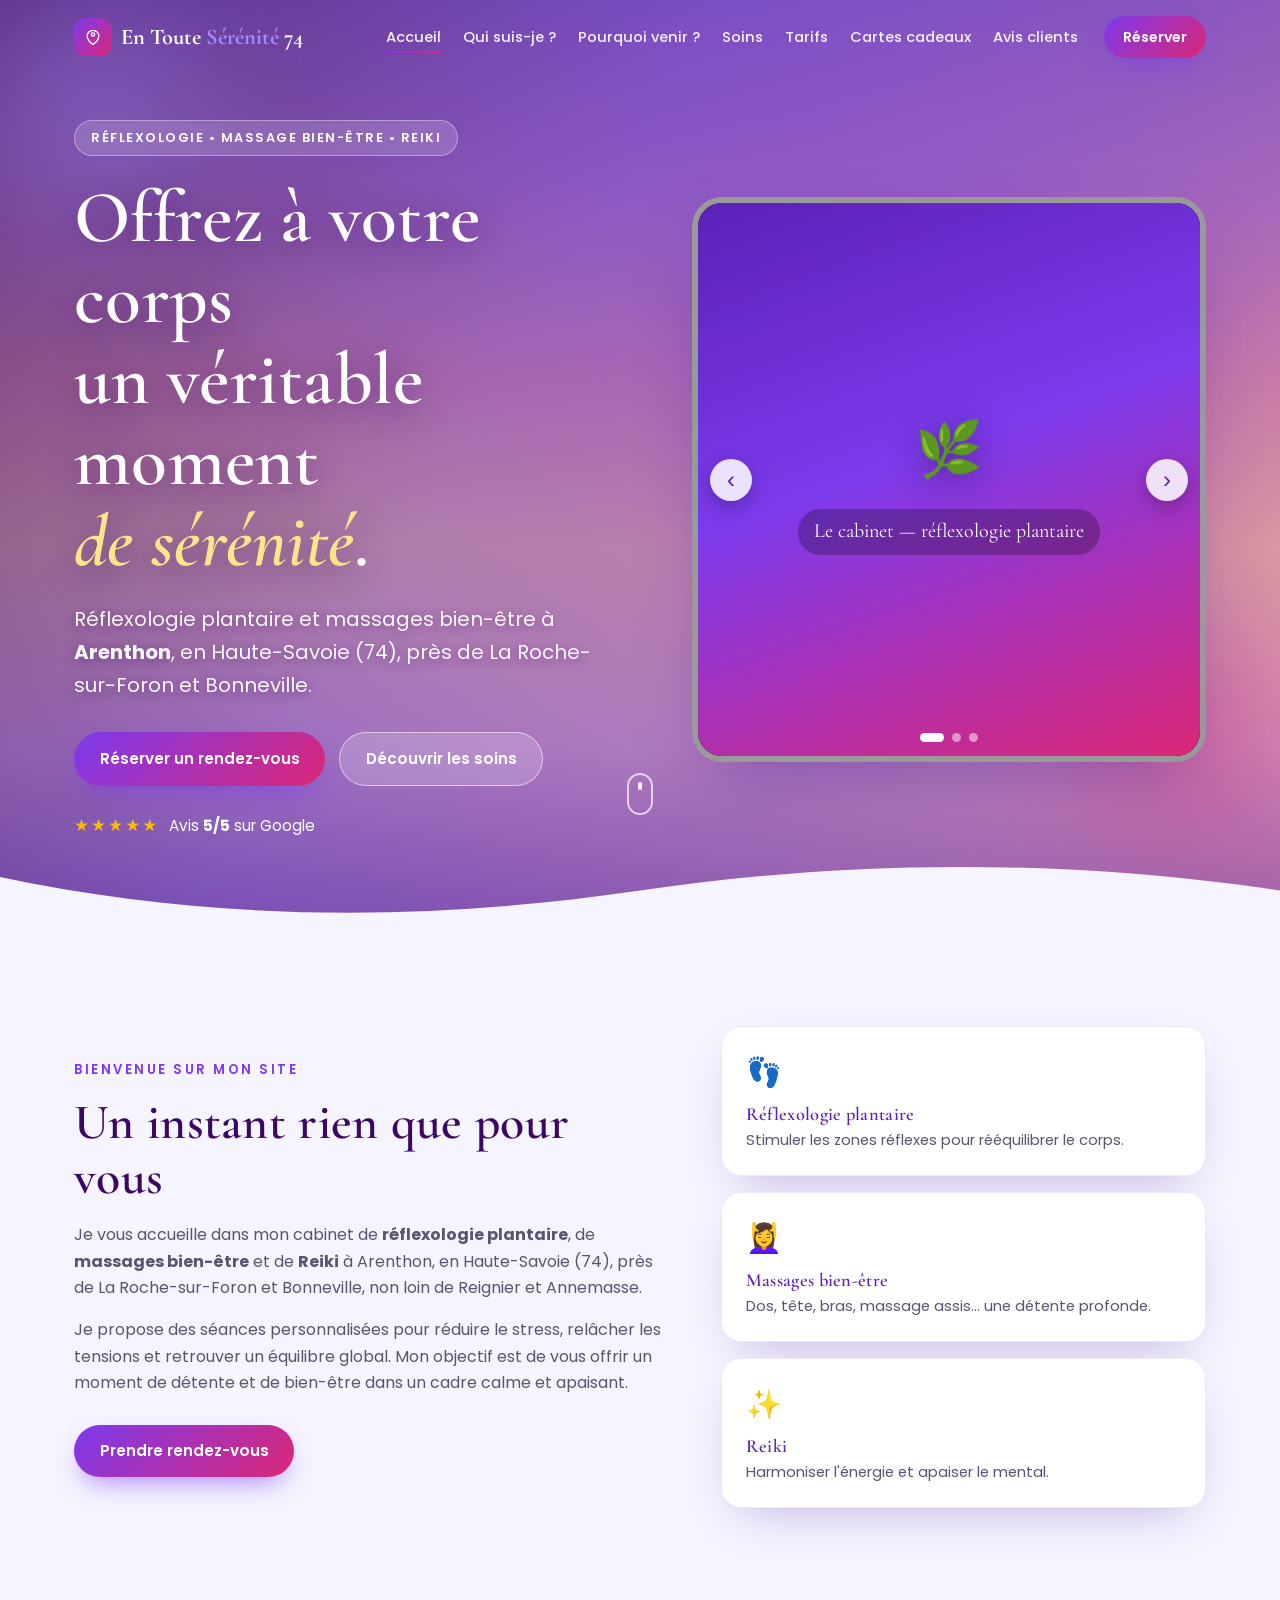
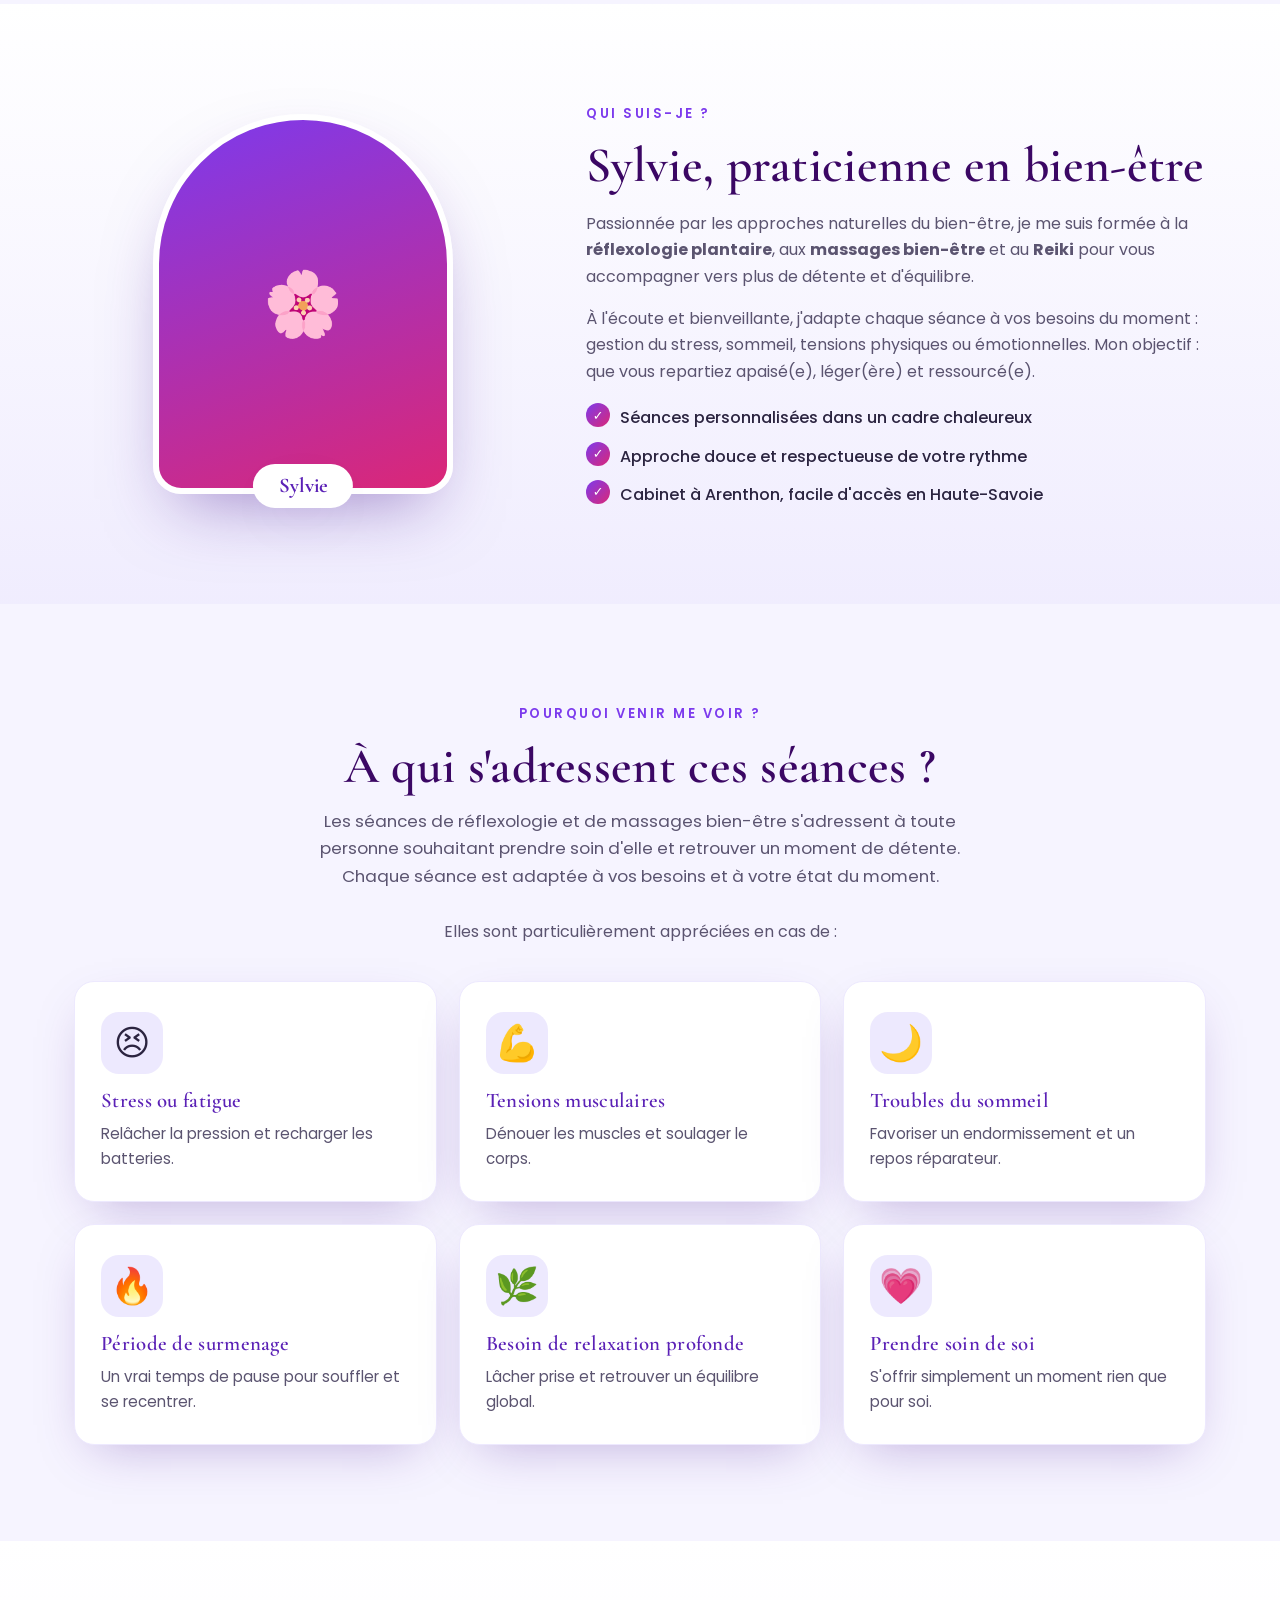
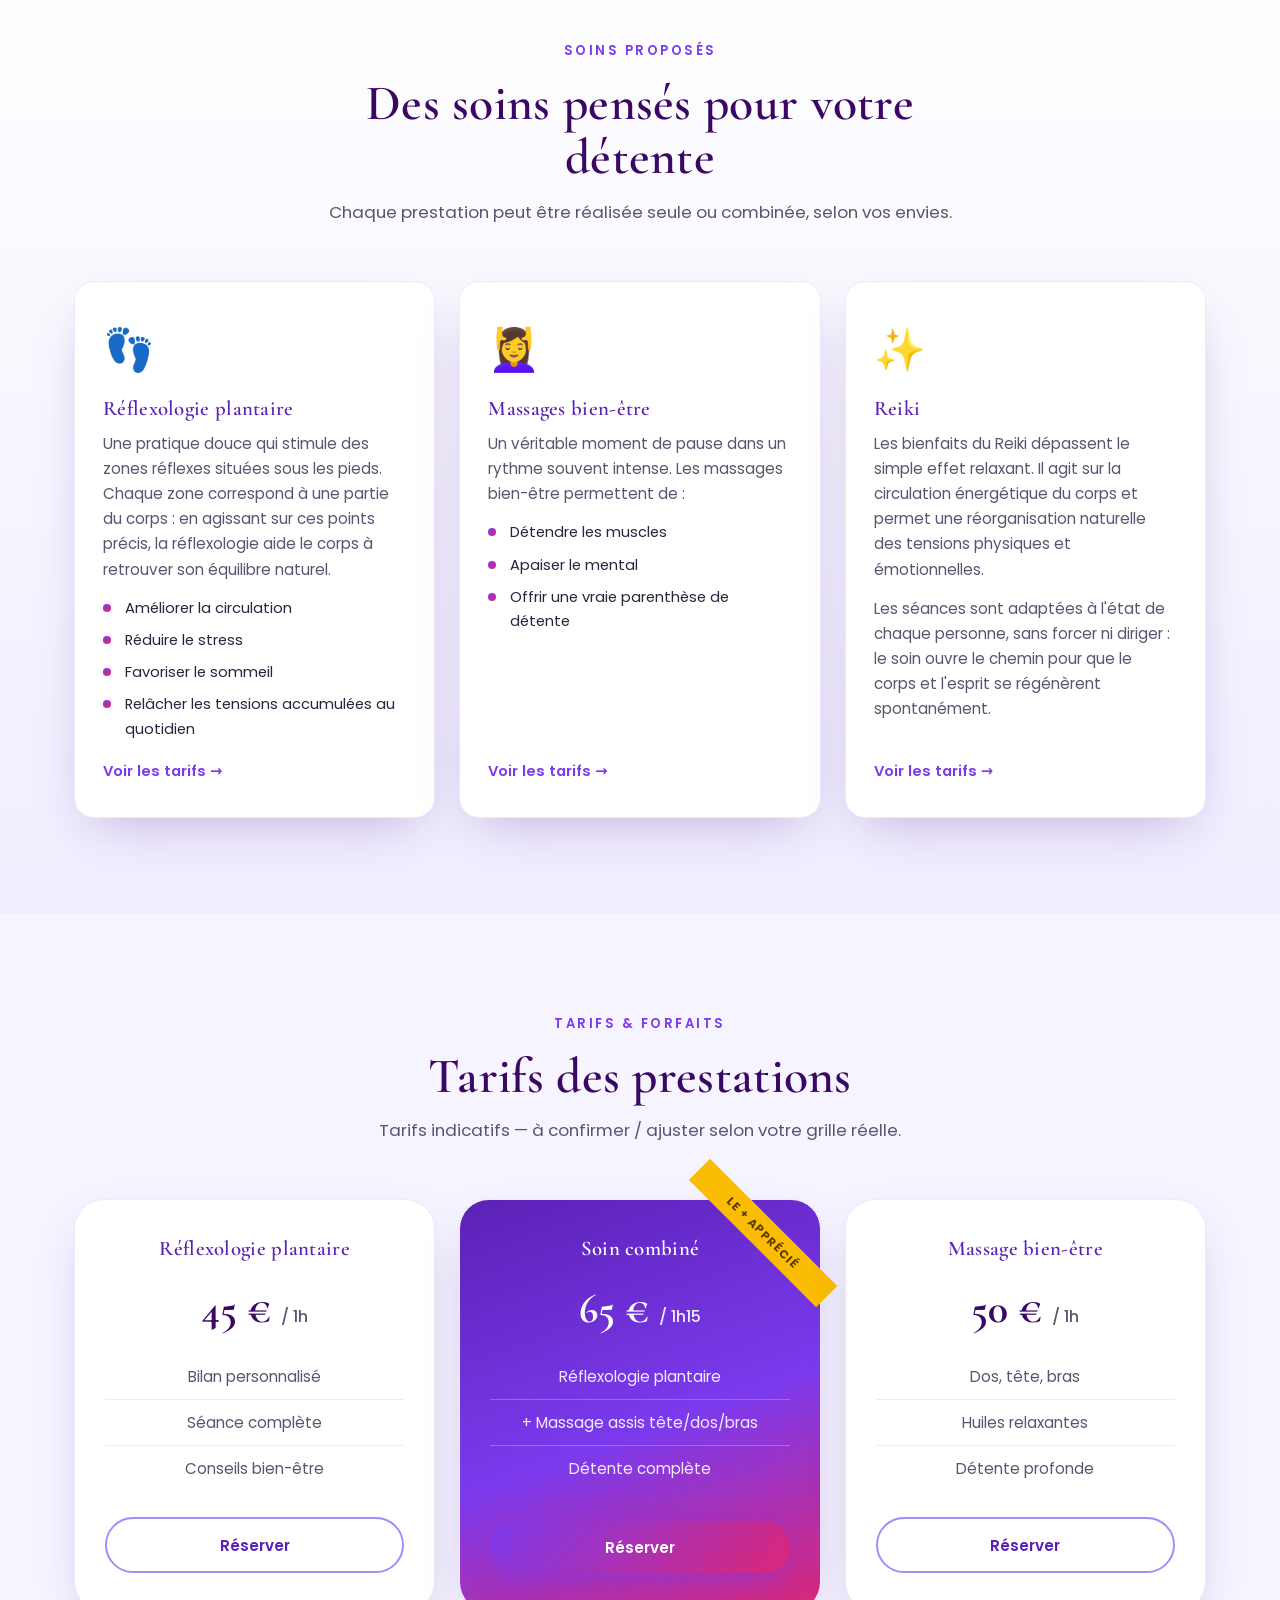
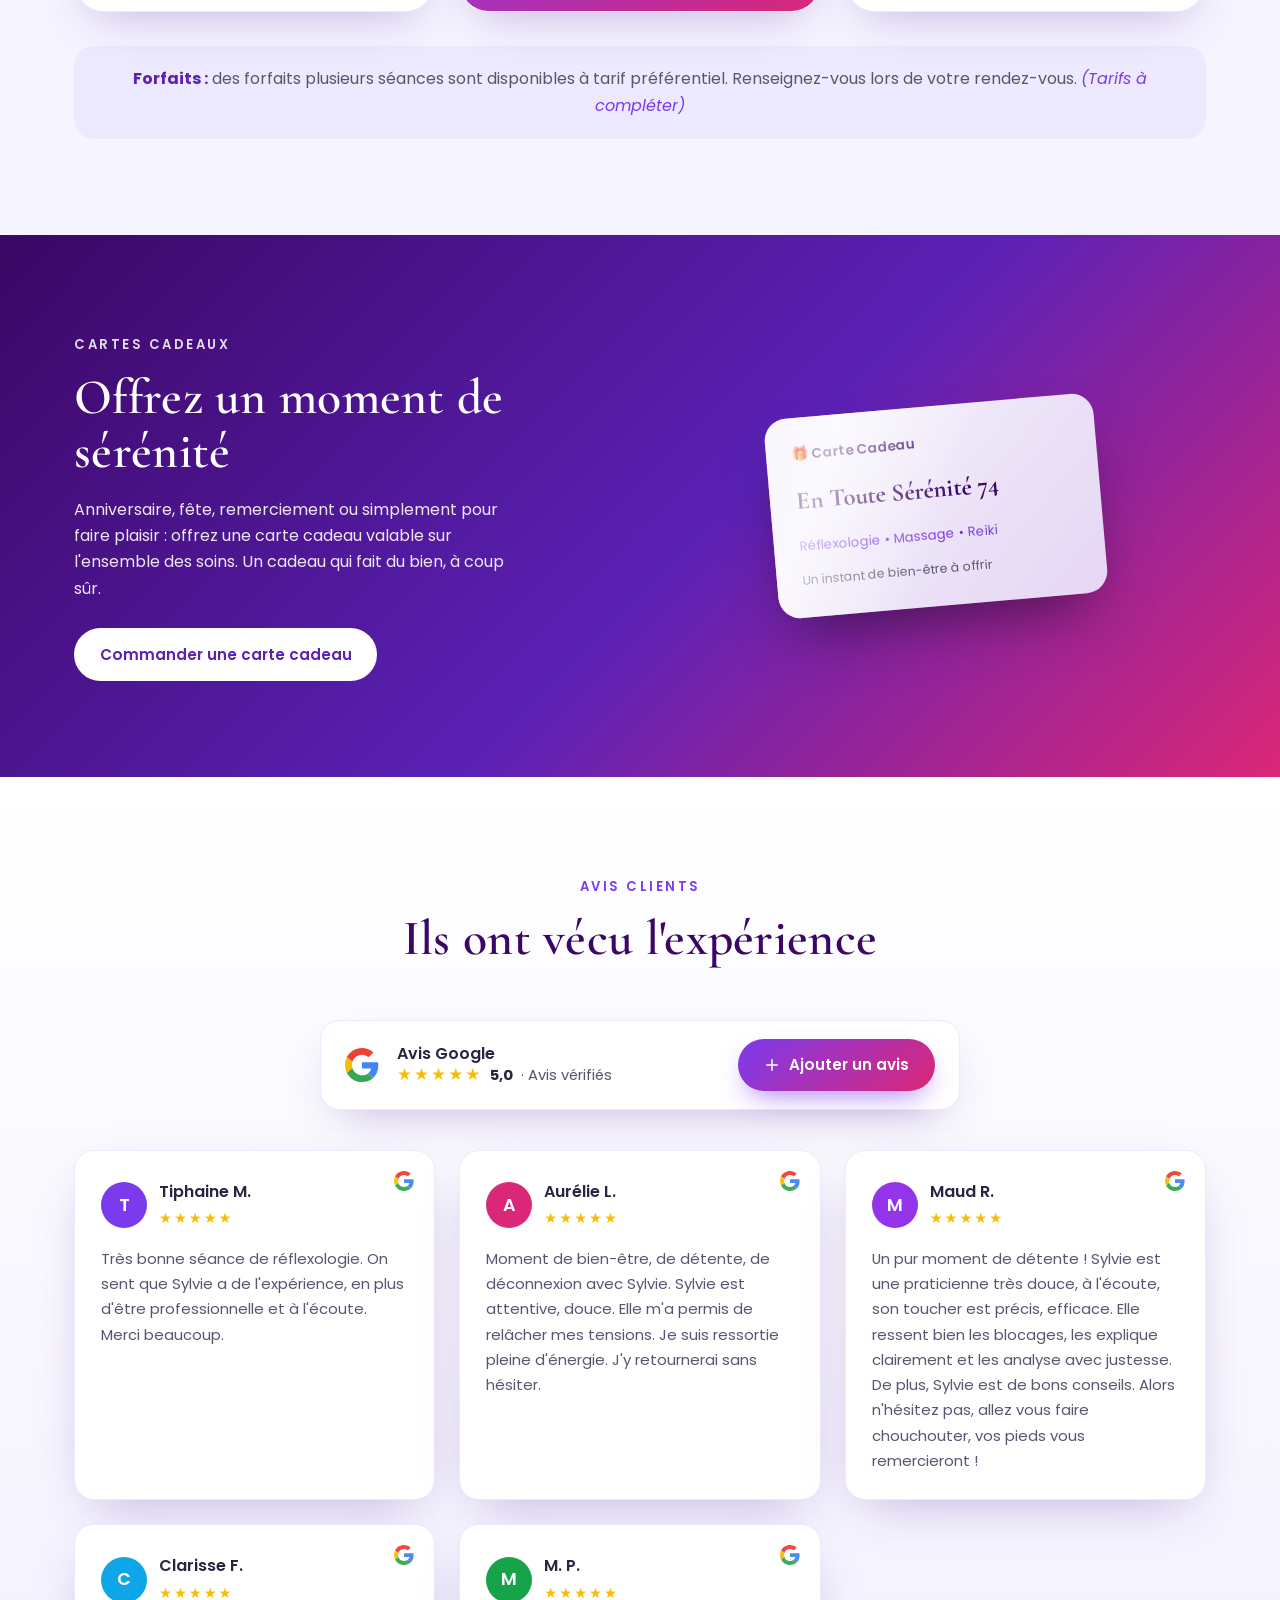
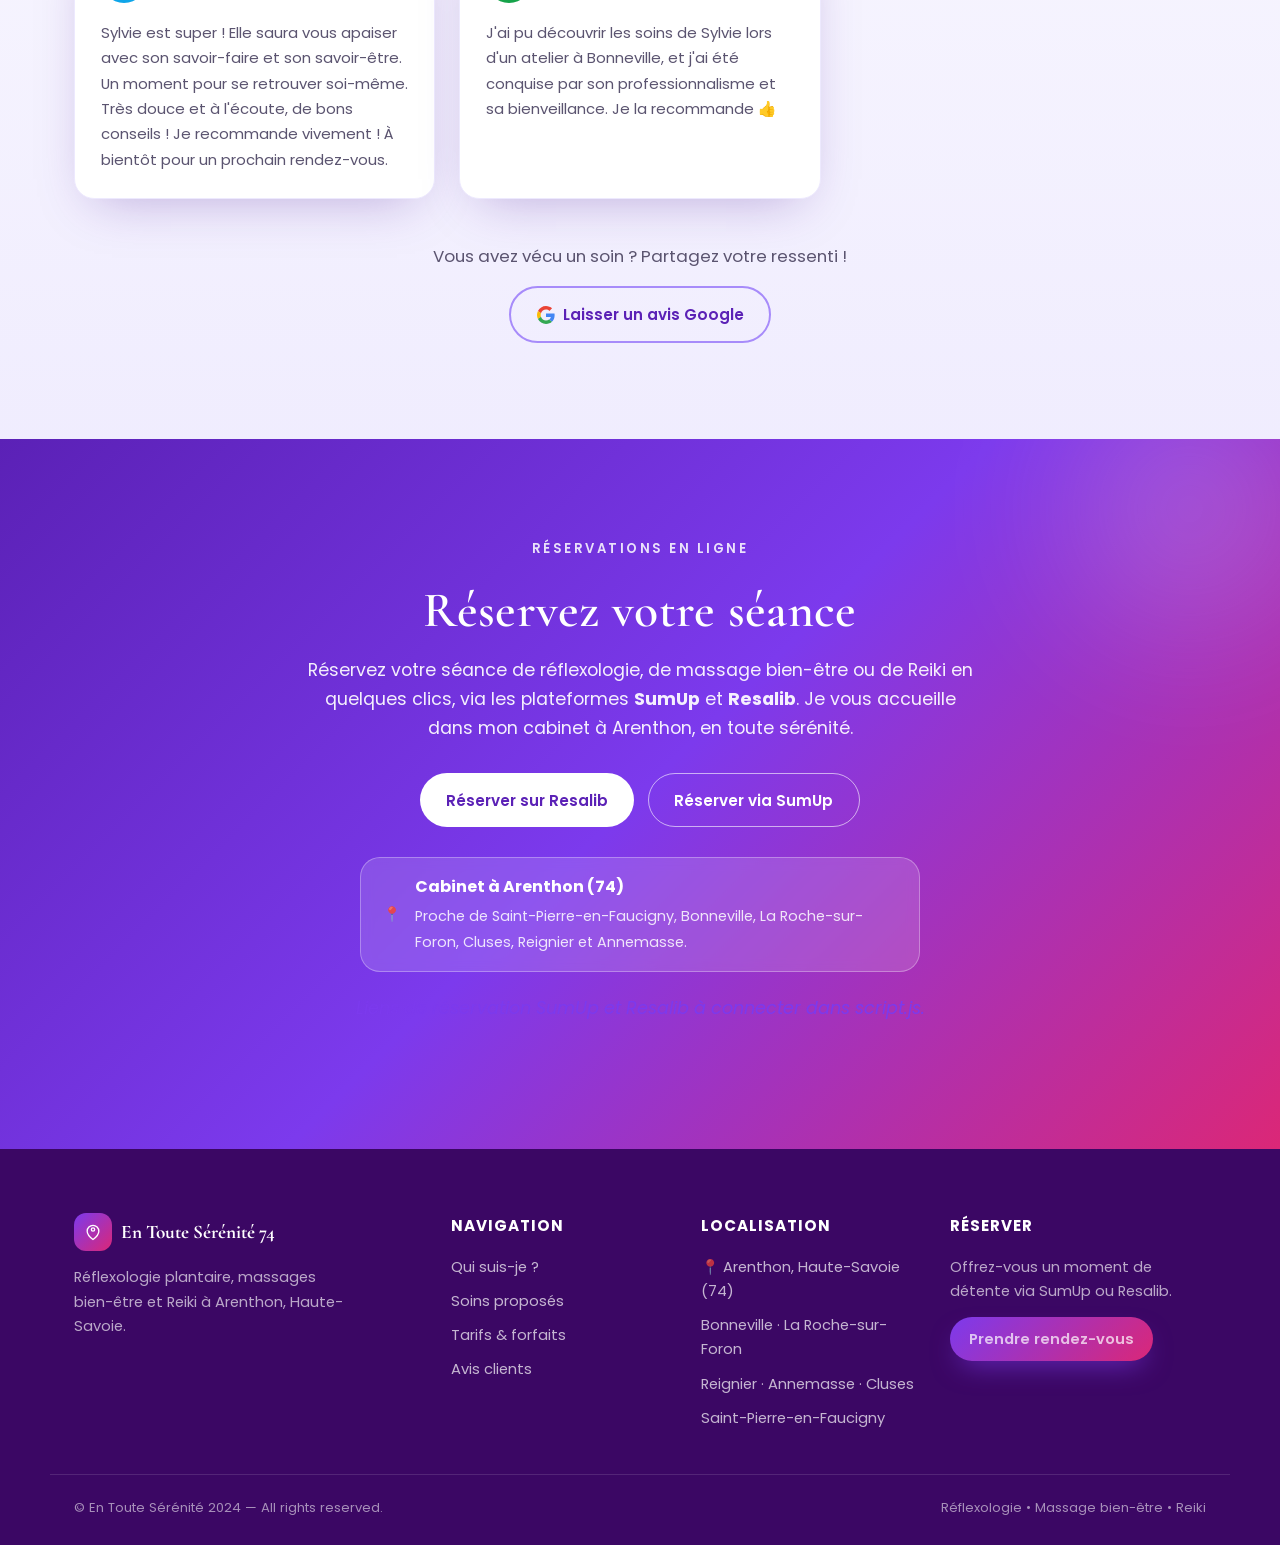
==== commit 70dc1971: "Intègre le contenu réel du site dans les bons onglets - Accueil : texte de bienvenue exact - Pourquo" ====
--- a/index.html
+++ b/index.html
@@ -4,7 +4,7 @@
 <meta charset="UTF-8">
 <meta name="viewport" content="width=device-width, initial-scale=1.0">
 <title>En Toute Sérénité 74 — Réflexologie plantaire & massage bien-être à Arenthon</title>
-<meta name="description" content="En Toute Sérénité 74 : réflexologie plantaire, massages bien-être et Reïki à Arenthon (Haute-Savoie), près de La Roche-sur-Foron et Bonneville. Réservez votre séance de détente en ligne.">
+<meta name="description" content="En Toute Sérénité 74 : réflexologie plantaire, massages bien-être et Reiki à Arenthon (Haute-Savoie), près de La Roche-sur-Foron et Bonneville. Réservez votre séance de détente en ligne.">
 <link rel="preconnect" href="https://fonts.googleapis.com">
 <link rel="preconnect" href="https://fonts.gstatic.com" crossorigin>
 <link href="https://fonts.googleapis.com/css2?family=Cormorant+Garamond:wght@500;600;700&family=Poppins:wght@300;400;500;600;700&display=swap" rel="stylesheet">
@@ -61,7 +61,7 @@
 
   <div class="wrap hero-inner">
     <div class="hero-text reveal">
-      <span class="eyebrow">Réflexologie • Massage bien-être • Reïki</span>
+      <span class="eyebrow">Réflexologie • Massage bien-être • Reiki</span>
       <h1>Offrez à votre corps<br>un véritable moment<br><em>de sérénité</em>.</h1>
       <p class="lead">Réflexologie plantaire et massages bien-être à <strong>Arenthon</strong>, en Haute-Savoie&nbsp;(74), près de La Roche-sur-Foron et Bonneville.</p>
       <div class="cta-row">
@@ -88,7 +88,7 @@
           </figure>
           <figure class="slide" data-img="images/cabinet-3.jpg">
             <span class="ph-icon">💆‍♀️</span>
-            <figcaption>Massage bien-être &amp; Reïki</figcaption>
+            <figcaption>Massage bien-être &amp; Reiki</figcaption>
           </figure>
         </div>
         <button class="car-btn prev" aria-label="Photo précédente">‹</button>
@@ -112,14 +112,14 @@
     <div class="welcome-text reveal">
       <span class="kicker">Bienvenue sur mon site</span>
       <h2>Un instant rien que pour vous</h2>
-      <p>Je vous accueille dans mon cabinet de <strong>réflexologie plantaire</strong>, de <strong>massages bien-être</strong> et de <strong>Reïki</strong> à Arenthon, en Haute-Savoie&nbsp;(74), près de La Roche-sur-Foron et Bonneville, non loin de Reignier et Annemasse.</p>
-      <p>Je propose des séances personnalisées, dans une ambiance douce et apaisante, pour relâcher les tensions, retrouver de l'énergie et prendre soin de vous, en toute sérénité.</p>
+      <p>Je vous accueille dans mon cabinet de <strong>réflexologie plantaire</strong>, de <strong>massages bien-être</strong> et de <strong>Reiki</strong> à Arenthon, en Haute-Savoie&nbsp;(74), près de La Roche-sur-Foron et Bonneville, non loin de Reignier et Annemasse.</p>
+      <p>Je propose des séances personnalisées pour réduire le stress, relâcher les tensions et retrouver un équilibre global. Mon objectif est de vous offrir un moment de détente et de bien-être dans un cadre calme et apaisant.</p>
       <a href="#reservations" class="btn btn-primary">Prendre rendez-vous</a>
     </div>
     <div class="welcome-cards">
       <div class="mini-card reveal"><span>👣</span><h3>Réflexologie plantaire</h3><p>Stimuler les zones réflexes pour rééquilibrer le corps.</p></div>
       <div class="mini-card reveal"><span>💆‍♀️</span><h3>Massages bien-être</h3><p>Dos, tête, bras, massage assis… une détente profonde.</p></div>
-      <div class="mini-card reveal"><span>✨</span><h3>Reïki</h3><p>Harmoniser l'énergie et apaiser le mental.</p></div>
+      <div class="mini-card reveal"><span>✨</span><h3>Reiki</h3><p>Harmoniser l'énergie et apaiser le mental.</p></div>
     </div>
   </div>
 </section>
@@ -136,7 +136,7 @@
     <div class="split-text reveal">
       <span class="kicker">Qui suis-je&nbsp;?</span>
       <h2>Sylvie, praticienne en bien-être</h2>
-      <p>Passionnée par les approches naturelles du bien-être, je me suis formée à la <strong>réflexologie plantaire</strong>, aux <strong>massages bien-être</strong> et au <strong>Reïki</strong> pour vous accompagner vers plus de détente et d'équilibre.</p>
+      <p>Passionnée par les approches naturelles du bien-être, je me suis formée à la <strong>réflexologie plantaire</strong>, aux <strong>massages bien-être</strong> et au <strong>Reiki</strong> pour vous accompagner vers plus de détente et d'équilibre.</p>
       <p>À l'écoute et bienveillante, j'adapte chaque séance à vos besoins du moment&nbsp;: gestion du stress, sommeil, tensions physiques ou émotionnelles. Mon objectif&nbsp;: que vous repartiez apaisé(e), léger(ère) et ressourcé(e).</p>
       <ul class="check-list">
         <li>Séances personnalisées dans un cadre chaleureux</li>
@@ -152,16 +152,17 @@
   <div class="wrap">
     <div class="section-head reveal">
       <span class="kicker">Pourquoi venir me voir&nbsp;?</span>
-      <h2>Les bienfaits d'une séance</h2>
-      <p class="section-sub">La réflexologie et les massages bien-être agissent en profondeur sur le corps et l'esprit. Quelques raisons de vous offrir ce moment&nbsp;:</p>
-    </div>
+      <h2>À qui s'adressent ces séances&nbsp;?</h2>
+      <p class="section-sub">Les séances de réflexologie et de massages bien-être s'adressent à toute personne souhaitant prendre soin d'elle et retrouver un moment de détente. Chaque séance est adaptée à vos besoins et à votre état du moment.</p>
+    </div>
+    <p class="reveal" style="text-align:center;color:var(--ink-soft);margin:-26px auto 36px;max-width:560px">Elles sont particulièrement appréciées en cas de&nbsp;:</p>
     <div class="benefits-grid">
-      <div class="benefit reveal"><span class="b-ico">🌙</span><h3>Un meilleur sommeil</h3><p>Favoriser l'endormissement et un repos réparateur.</p></div>
-      <div class="benefit reveal"><span class="b-ico">😌</span><h3>Moins de stress</h3><p>Évacuer les tensions et apaiser le mental.</p></div>
-      <div class="benefit reveal"><span class="b-ico">💪</span><h3>Soulager les tensions</h3><p>Détendre les muscles et relâcher les nœuds.</p></div>
-      <div class="benefit reveal"><span class="b-ico">⚖️</span><h3>Rééquilibrer l'énergie</h3><p>Relancer la circulation et l'énergie vitale.</p></div>
-      <div class="benefit reveal"><span class="b-ico">💗</span><h3>Lâcher prise</h3><p>Un vrai temps de pause pour se reconnecter à soi.</p></div>
-      <div class="benefit reveal"><span class="b-ico">🌿</span><h3>Bien-être durable</h3><p>Retrouver vitalité, sérénité et légèreté.</p></div>
+      <div class="benefit reveal"><span class="b-ico">😣</span><h3>Stress ou fatigue</h3><p>Relâcher la pression et recharger les batteries.</p></div>
+      <div class="benefit reveal"><span class="b-ico">💪</span><h3>Tensions musculaires</h3><p>Dénouer les muscles et soulager le corps.</p></div>
+      <div class="benefit reveal"><span class="b-ico">🌙</span><h3>Troubles du sommeil</h3><p>Favoriser un endormissement et un repos réparateur.</p></div>
+      <div class="benefit reveal"><span class="b-ico">🔥</span><h3>Période de surmenage</h3><p>Un vrai temps de pause pour souffler et se recentrer.</p></div>
+      <div class="benefit reveal"><span class="b-ico">🌿</span><h3>Besoin de relaxation profonde</h3><p>Lâcher prise et retrouver un équilibre global.</p></div>
+      <div class="benefit reveal"><span class="b-ico">💗</span><h3>Prendre soin de soi</h3><p>S'offrir simplement un moment rien que pour soi.</p></div>
     </div>
   </div>
 </section>
@@ -178,38 +179,32 @@
       <article class="soin-card reveal">
         <div class="soin-ico">👣</div>
         <h3>Réflexologie plantaire</h3>
-        <p>Par la stimulation des zones réflexes du pied, je travaille sur l'ensemble du corps pour relâcher les tensions et rétablir l'équilibre.</p>
+        <p>Une pratique douce qui stimule des zones réflexes situées sous les pieds. Chaque zone correspond à une partie du corps&nbsp;: en agissant sur ces points précis, la réflexologie aide le corps à retrouver son équilibre naturel.</p>
+        <ul class="soin-bullets">
+          <li>Améliorer la circulation</li>
+          <li>Réduire le stress</li>
+          <li>Favoriser le sommeil</li>
+          <li>Relâcher les tensions accumulées au quotidien</li>
+        </ul>
         <a href="#tarifs" class="card-link">Voir les tarifs →</a>
       </article>
       <article class="soin-card reveal">
         <div class="soin-ico">💆‍♀️</div>
-        <h3>Massage bien-être</h3>
-        <p>Massage du dos, de la tête, des bras… un soin enveloppant pour dénouer les tensions et procurer une détente profonde.</p>
-        <a href="#tarifs" class="card-link">Voir les tarifs →</a>
-      </article>
-      <article class="soin-card reveal">
-        <div class="soin-ico">🪑</div>
-        <h3>Massage assis</h3>
-        <p>Un format court et efficace, idéal pour relâcher rapidement les tensions du haut du corps, où que vous soyez.</p>
+        <h3>Massages bien-être</h3>
+        <p>Un véritable moment de pause dans un rythme souvent intense. Les massages bien-être permettent de&nbsp;:</p>
+        <ul class="soin-bullets">
+          <li>Détendre les muscles</li>
+          <li>Apaiser le mental</li>
+          <li>Offrir une vraie parenthèse de détente</li>
+        </ul>
         <a href="#tarifs" class="card-link">Voir les tarifs →</a>
       </article>
       <article class="soin-card reveal">
         <div class="soin-ico">✨</div>
-        <h3>Reïki</h3>
-        <p>Une méthode énergétique douce pour harmoniser les énergies, apaiser le mental et favoriser un profond lâcher-prise.</p>
+        <h3>Reiki</h3>
+        <p>Les bienfaits du Reiki dépassent le simple effet relaxant. Il agit sur la circulation énergétique du corps et permet une réorganisation naturelle des tensions physiques et émotionnelles.</p>
+        <p>Les séances sont adaptées à l'état de chaque personne, sans forcer ni diriger&nbsp;: le soin ouvre le chemin pour que le corps et l'esprit se régénèrent spontanément.</p>
         <a href="#tarifs" class="card-link">Voir les tarifs →</a>
-      </article>
-      <article class="soin-card reveal">
-        <div class="soin-ico">🌸</div>
-        <h3>Soins combinés</h3>
-        <p>Réflexologie + massage assis&nbsp;: le duo parfait pour un moment de bien-être complet, corps et esprit réunis.</p>
-        <a href="#tarifs" class="card-link">Voir les tarifs →</a>
-      </article>
-      <article class="soin-card reveal">
-        <div class="soin-ico">🎁</div>
-        <h3>Cartes cadeaux</h3>
-        <p>Offrez un instant de sérénité à ceux que vous aimez avec une carte cadeau personnalisée.</p>
-        <a href="#cartes-cadeaux" class="card-link">En savoir plus →</a>
       </article>
     </div>
   </div>
@@ -275,7 +270,7 @@
       <div class="gift-card">
         <span class="gc-ribbon">🎁 Carte Cadeau</span>
         <div class="gc-brand">En Toute Sérénité 74</div>
-        <div class="gc-soin">Réflexologie • Massage • Reïki</div>
+        <div class="gc-soin">Réflexologie • Massage • Reiki</div>
         <div class="gc-foot">Un instant de bien-être à offrir</div>
       </div>
     </div>
@@ -314,10 +309,10 @@
           <svg viewBox="0 0 48 48" width="20" height="20"><path fill="#EA4335" d="M24 9.5c3.54 0 6.71 1.22 9.21 3.6l6.85-6.85C35.9 2.38 30.47 0 24 0 14.62 0 6.51 5.38 2.56 13.22l7.98 6.19C12.43 13.72 17.74 9.5 24 9.5z"/><path fill="#4285F4" d="M46.98 24.55c0-1.57-.15-3.09-.38-4.55H24v9.02h12.94c-.58 2.96-2.26 5.48-4.78 7.18l7.73 6c4.51-4.18 7.09-10.36 7.09-17.65z"/><path fill="#FBBC05" d="M10.53 28.59c-.48-1.45-.76-2.99-.76-4.59s.27-3.14.76-4.59l-7.98-6.19C.92 16.46 0 20.12 0 24c0 3.88.92 7.54 2.56 10.78l7.97-6.19z"/><path fill="#34A853" d="M24 48c6.48 0 11.93-2.13 15.89-5.81l-7.73-6c-2.15 1.45-4.92 2.3-8.16 2.3-6.26 0-11.57-4.22-13.47-9.91l-7.98 6.19C6.51 42.62 14.62 48 24 48z"/></svg>
         </span>
         <div class="r-head">
-          <span class="avatar" style="--a:#7c3aed">L</span>
-          <div><span class="r-name">Lydie R.</span><span class="stars stars-sm">★★★★★</span></div>
-        </div>
-        <blockquote>Mes enfants m'ont offert un soin combiné réflexologie plantaire et massage tête, dos, bras assis… juste un pur régal. Le 1er soin m'a permis d'évacuer certaines tensions tout en douceur et 3 semaines après ce massage assis m'a vraiment fait lâcher prise. Sylvie a su m'apaiser car j'étais très affectée émotionnellement. Je recommande vraiment, et pour un cadeau vous pouvez y aller sans hésiter. J'ai vraiment été ravie.</blockquote>
+          <span class="avatar" style="--a:#7c3aed">T</span>
+          <div><span class="r-name">Tiphaine M.</span><span class="stars stars-sm">★★★★★</span></div>
+        </div>
+        <blockquote>Très bonne séance de réflexologie. On sent que Sylvie a de l'expérience, en plus d'être professionnelle et à l'écoute. Merci beaucoup.</blockquote>
       </figure>
 
       <figure class="review reveal">
@@ -328,7 +323,7 @@
           <span class="avatar" style="--a:#db2777">A</span>
           <div><span class="r-name">Aurélie L.</span><span class="stars stars-sm">★★★★★</span></div>
         </div>
-        <blockquote>Très bonne séance de réflexologie. On sent que Sylvie a de l'expérience, en plus d'être professionnelle et à l'écoute. Merci beaucoup&nbsp;!</blockquote>
+        <blockquote>Moment de bien-être, de détente, de déconnexion avec Sylvie. Sylvie est attentive, douce. Elle m'a permis de relâcher mes tensions. Je suis ressortie pleine d'énergie. J'y retournerai sans hésiter.</blockquote>
       </figure>
 
       <figure class="review reveal">
@@ -337,9 +332,31 @@
         </span>
         <div class="r-head">
           <span class="avatar" style="--a:#9333ea">M</span>
-          <div><span class="r-name">Marie D.</span><span class="stars stars-sm">★★★★★</span></div>
-        </div>
-        <blockquote>Moment de bien-être, de détente et de déconnexion avec Sylvie. Elle est attentive, douce et su me mettre en confiance dès la première séance. Je recommande les yeux fermés. <em>(avis à compléter)</em></blockquote>
+          <div><span class="r-name">Maud R.</span><span class="stars stars-sm">★★★★★</span></div>
+        </div>
+        <blockquote>Un pur moment de détente&nbsp;! Sylvie est une praticienne très douce, à l'écoute, son toucher est précis, efficace. Elle ressent bien les blocages, les explique clairement et les analyse avec justesse. De plus, Sylvie est de bons conseils. Alors n'hésitez pas, allez vous faire chouchouter, vos pieds vous remercieront&nbsp;!</blockquote>
+      </figure>
+
+      <figure class="review reveal">
+        <span class="g-badge" aria-hidden="true">
+          <svg viewBox="0 0 48 48" width="20" height="20"><path fill="#EA4335" d="M24 9.5c3.54 0 6.71 1.22 9.21 3.6l6.85-6.85C35.9 2.38 30.47 0 24 0 14.62 0 6.51 5.38 2.56 13.22l7.98 6.19C12.43 13.72 17.74 9.5 24 9.5z"/><path fill="#4285F4" d="M46.98 24.55c0-1.57-.15-3.09-.38-4.55H24v9.02h12.94c-.58 2.96-2.26 5.48-4.78 7.18l7.73 6c4.51-4.18 7.09-10.36 7.09-17.65z"/><path fill="#FBBC05" d="M10.53 28.59c-.48-1.45-.76-2.99-.76-4.59s.27-3.14.76-4.59l-7.98-6.19C.92 16.46 0 20.12 0 24c0 3.88.92 7.54 2.56 10.78l7.97-6.19z"/><path fill="#34A853" d="M24 48c6.48 0 11.93-2.13 15.89-5.81l-7.73-6c-2.15 1.45-4.92 2.3-8.16 2.3-6.26 0-11.57-4.22-13.47-9.91l-7.98 6.19C6.51 42.62 14.62 48 24 48z"/></svg>
+        </span>
+        <div class="r-head">
+          <span class="avatar" style="--a:#0ea5e9">C</span>
+          <div><span class="r-name">Clarisse F.</span><span class="stars stars-sm">★★★★★</span></div>
+        </div>
+        <blockquote>Sylvie est super&nbsp;! Elle saura vous apaiser avec son savoir-faire et son savoir-être. Un moment pour se retrouver soi-même. Très douce et à l'écoute, de bons conseils&nbsp;! Je recommande vivement&nbsp;! À bientôt pour un prochain rendez-vous.</blockquote>
+      </figure>
+
+      <figure class="review reveal">
+        <span class="g-badge" aria-hidden="true">
+          <svg viewBox="0 0 48 48" width="20" height="20"><path fill="#EA4335" d="M24 9.5c3.54 0 6.71 1.22 9.21 3.6l6.85-6.85C35.9 2.38 30.47 0 24 0 14.62 0 6.51 5.38 2.56 13.22l7.98 6.19C12.43 13.72 17.74 9.5 24 9.5z"/><path fill="#4285F4" d="M46.98 24.55c0-1.57-.15-3.09-.38-4.55H24v9.02h12.94c-.58 2.96-2.26 5.48-4.78 7.18l7.73 6c4.51-4.18 7.09-10.36 7.09-17.65z"/><path fill="#FBBC05" d="M10.53 28.59c-.48-1.45-.76-2.99-.76-4.59s.27-3.14.76-4.59l-7.98-6.19C.92 16.46 0 20.12 0 24c0 3.88.92 7.54 2.56 10.78l7.97-6.19z"/><path fill="#34A853" d="M24 48c6.48 0 11.93-2.13 15.89-5.81l-7.73-6c-2.15 1.45-4.92 2.3-8.16 2.3-6.26 0-11.57-4.22-13.47-9.91l-7.98 6.19C6.51 42.62 14.62 48 24 48z"/></svg>
+        </span>
+        <div class="r-head">
+          <span class="avatar" style="--a:#16a34a">M</span>
+          <div><span class="r-name">M. P.</span><span class="stars stars-sm">★★★★★</span></div>
+        </div>
+        <blockquote>J'ai pu découvrir les soins de Sylvie lors d'un atelier à Bonneville, et j'ai été conquise par son professionnalisme et sa bienveillance. Je la recommande&nbsp;👍</blockquote>
       </figure>
     </div>
 
@@ -358,13 +375,21 @@
   <span class="blob blob-3" aria-hidden="true"></span>
   <div class="wrap reservations">
     <span class="kicker kicker--light reveal">Réservations en ligne</span>
-    <h2 class="reveal">Prête à vous accueillir</h2>
-    <p class="reveal">Réservez votre séance de réflexologie, de massage bien-être ou de Reïki en quelques clics. Je vous accueille dans mon cabinet à Arenthon, en toute sérénité.</p>
+    <h2 class="reveal">Réservez votre séance</h2>
+    <p class="reveal">Réservez votre séance de réflexologie, de massage bien-être ou de Reiki en quelques clics, via les plateformes <strong>SumUp</strong> et <strong>Resalib</strong>. Je vous accueille dans mon cabinet à Arenthon, en toute sérénité.</p>
     <div class="cta-row center reveal">
-      <a href="#" class="btn btn-light btn-glow" id="bookingBtn">Réserver en ligne</a>
-      <a href="tel:+33000000000" class="btn btn-ghost-light">Appeler le cabinet</a>
-    </div>
-    <p class="reservation-note reveal"><em>Lien de réservation à connecter (Resalib, Planity, Doctolib…) — voir le bouton « Réserver en ligne ».</em></p>
+      <a href="#" class="btn btn-light btn-glow" id="bookingResalib">Réserver sur Resalib</a>
+      <a href="#" class="btn btn-ghost-light" id="bookingSumup">Réserver via SumUp</a>
+    </div>
+
+    <div class="loc-card reveal">
+      <span class="loc-pin">📍</span>
+      <div>
+        <strong>Cabinet à Arenthon (74)</strong>
+        <span>Proche de Saint-Pierre-en-Faucigny, Bonneville, La Roche-sur-Foron, Cluses, Reignier et Annemasse.</span>
+      </div>
+    </div>
+    <p class="reservation-note reveal"><em>Liens de réservation SumUp et Resalib à connecter dans script.js.</em></p>
   </div>
 </section>
 
@@ -378,7 +403,7 @@
         </span>
         <span class="brand-text">En Toute Sérénité 74</span>
       </a>
-      <p>Réflexologie plantaire, massages bien-être et Reïki à Arenthon, Haute-Savoie.</p>
+      <p>Réflexologie plantaire, massages bien-être et Reiki à Arenthon, Haute-Savoie.</p>
     </div>
     <div class="footer-col">
       <h4>Navigation</h4>
@@ -390,22 +415,23 @@
       </ul>
     </div>
     <div class="footer-col">
-      <h4>Contact</h4>
+      <h4>Localisation</h4>
       <ul>
         <li>📍 Arenthon, Haute-Savoie (74)</li>
-        <li>📞 <a href="tel:+33000000000">À compléter</a></li>
-        <li>✉️ <a href="mailto:contact@en-toute-serenite-74.com">À compléter</a></li>
+        <li>Bonneville · La Roche-sur-Foron</li>
+        <li>Reignier · Annemasse · Cluses</li>
+        <li>Saint-Pierre-en-Faucigny</li>
       </ul>
     </div>
     <div class="footer-col">
       <h4>Réserver</h4>
-      <p>Offrez-vous un moment de détente.</p>
+      <p>Offrez-vous un moment de détente via SumUp ou Resalib.</p>
       <a href="#reservations" class="btn btn-primary btn-sm">Prendre rendez-vous</a>
     </div>
   </div>
   <div class="footer-bottom">
-    <span>© 2026 En Toute Sérénité 74 — Tous droits réservés.</span>
-    <span>Réflexologie • Massage bien-être • Reïki</span>
+    <span>© En Toute Sérénité 2024 — All rights reserved.</span>
+    <span>Réflexologie • Massage bien-être • Reiki</span>
   </div>
 </footer>
 
--- a/style.css
+++ b/style.css
@@ -238,9 +238,13 @@
 .soin-card:hover::before{transform:scaleX(1)}
 .soin-ico{font-size:2.6rem;margin-bottom:14px}
 .soin-card h3{margin-bottom:10px}
-.soin-card p{color:var(--ink-soft);font-size:.95rem;margin-bottom:18px}
-.card-link{color:var(--violet);font-weight:600;font-size:.92rem;transition:gap .3s;display:inline-block}
+.soin-card p{color:var(--ink-soft);font-size:.95rem;margin-bottom:14px}
+.soin-bullets{list-style:none;margin:0 0 18px;display:flex;flex-direction:column;gap:8px}
+.soin-bullets li{position:relative;padding-left:22px;color:var(--ink);font-size:.92rem}
+.soin-bullets li::before{content:"";position:absolute;left:0;top:8px;width:8px;height:8px;border-radius:50%;background:linear-gradient(135deg,var(--violet),var(--pink))}
+.card-link{color:var(--violet);font-weight:600;font-size:.92rem;transition:gap .3s;display:inline-block;margin-top:auto}
 .card-link:hover{color:var(--pink)}
+.soin-card{display:flex;flex-direction:column}
 
 /* Tarifs */
 .tarifs-grid{display:grid;grid-template-columns:repeat(3,1fr);gap:24px;align-items:stretch}
@@ -309,6 +313,10 @@
 .section--cta h2{color:#fff;margin:10px 0 18px}
 .reservations>p{color:rgba(255,255,255,.92);font-size:1.1rem;margin-bottom:30px}
 .reservation-note{font-size:.85rem;color:rgba(255,255,255,.7);margin-top:22px}
+.loc-card{display:inline-flex;align-items:center;gap:14px;text-align:left;background:rgba(255,255,255,.14);border:1px solid rgba(255,255,255,.3);backdrop-filter:blur(6px);border-radius:var(--radius);padding:16px 22px;margin-top:30px;max-width:560px}
+.loc-pin{font-size:1.6rem;flex:none}
+.loc-card strong{display:block;color:#fff;margin-bottom:2px}
+.loc-card span{color:rgba(255,255,255,.85);font-size:.9rem}
 
 /* Footer */
 .site-footer{background:var(--violet-deep);color:rgba(255,255,255,.8);padding:64px 0 26px}
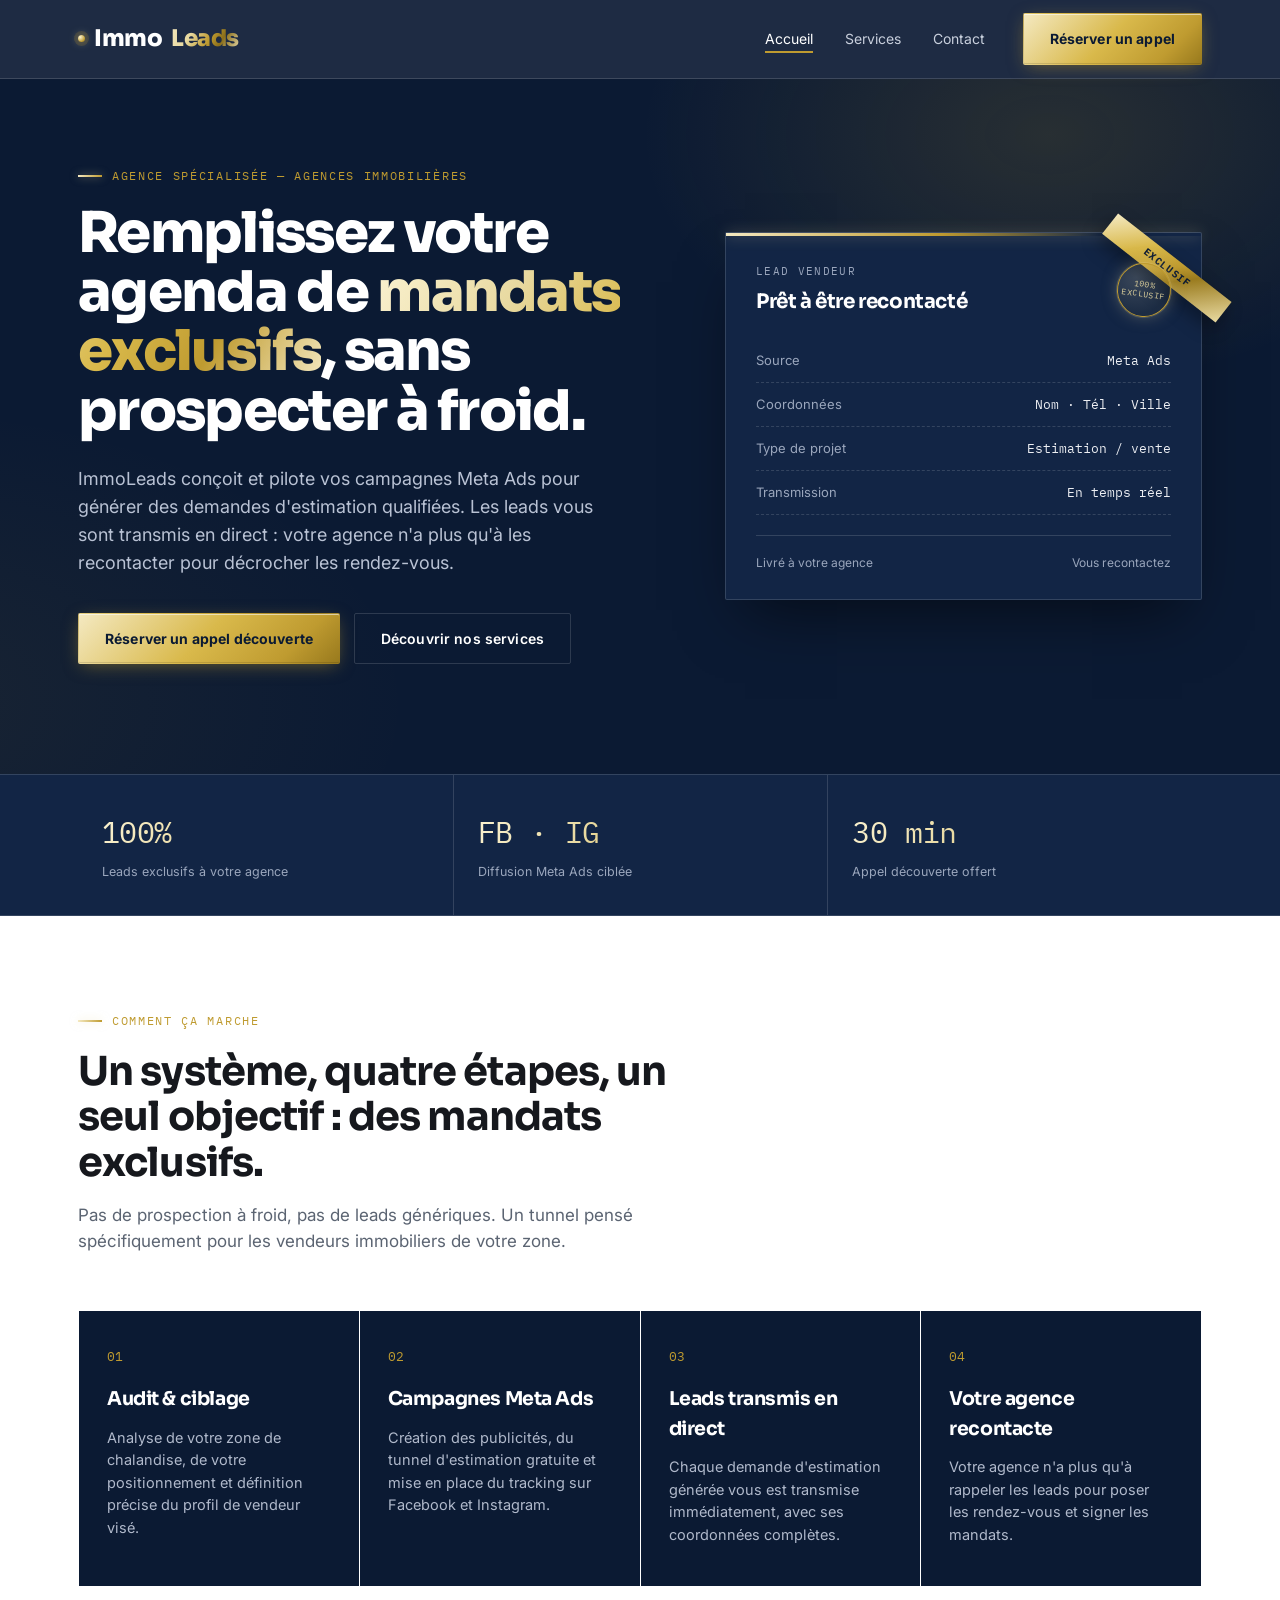
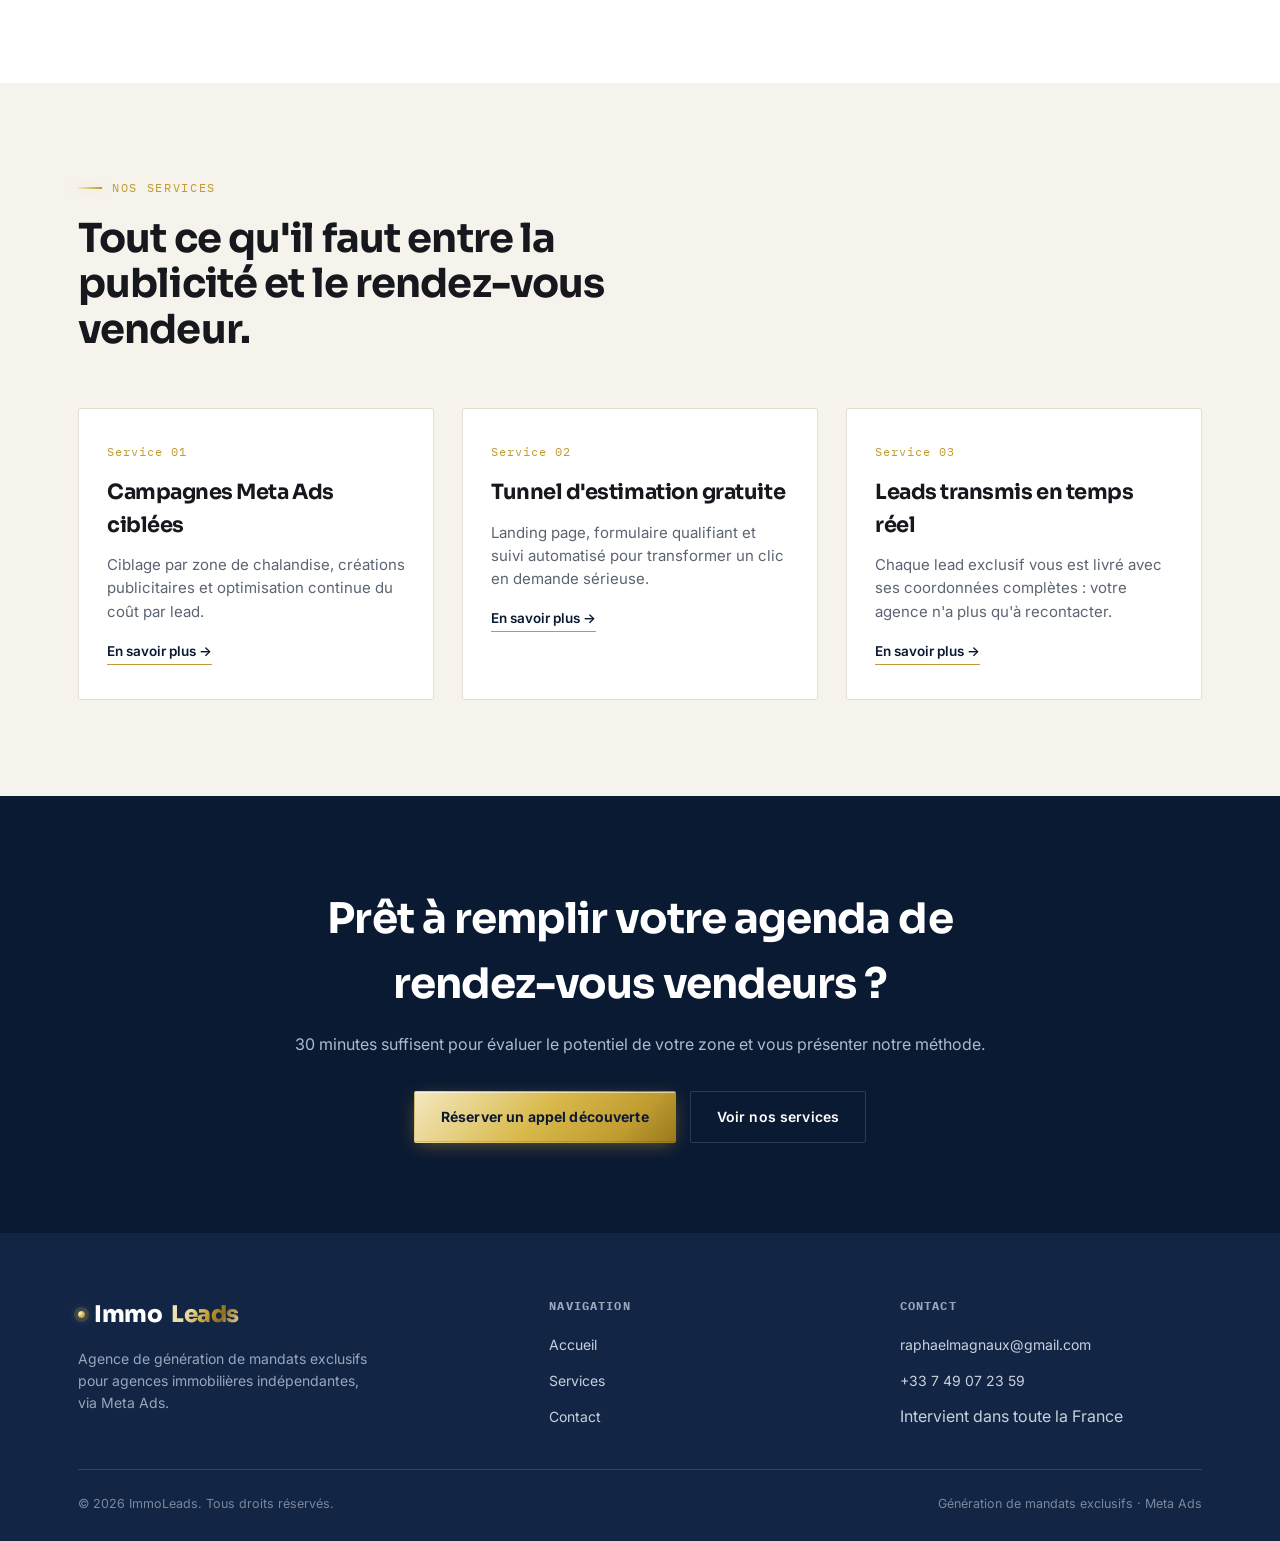
==== commit 9c6a5c8d: "Ajustements contenu et style : mandats exclusifs, accents dorés, nettoyage - Remplacement « mandats " ====
--- a/index.html
+++ b/index.html
@@ -3,435 +3,189 @@
 <head>
 <meta charset="UTF-8">
 <meta name="viewport" content="width=device-width, initial-scale=1.0">
-<title>En Toute Sérénité 74 — Réflexologie plantaire & massage bien-être à Arenthon</title>
-<meta name="description" content="En Toute Sérénité 74 : réflexologie plantaire, massages bien-être et Reiki à Arenthon (Haute-Savoie), près de La Roche-sur-Foron et Bonneville. Réservez votre séance de détente en ligne.">
+<title>ImmoLeads — Génération de mandats exclusifs pour agences immobilières</title>
+<meta name="description" content="ImmoLeads conçoit et pilote vos campagnes Meta Ads pour générer des demandes d'estimation qualifiées, transmises directement à votre agence, prêtes à être recontactées.">
 <link rel="preconnect" href="https://fonts.googleapis.com">
 <link rel="preconnect" href="https://fonts.gstatic.com" crossorigin>
-<link href="https://fonts.googleapis.com/css2?family=Cormorant+Garamond:wght@500;600;700&family=Poppins:wght@300;400;500;600;700&display=swap" rel="stylesheet">
+<link href="https://fonts.googleapis.com/css2?family=Inter:wght@400;500;600;700&family=Sora:wght@500;600;700;800&family=IBM+Plex+Mono:wght@400;600&display=swap" rel="stylesheet">
 <link rel="stylesheet" href="style.css">
 </head>
 <body>
 
-<!-- ============ HEADER ============ -->
-<header class="site-header" id="header">
-  <div class="wrap header-inner">
-    <a href="#accueil" class="brand">
-      <span class="brand-mark" aria-hidden="true">
-        <svg viewBox="0 0 24 24" fill="none" stroke="currentColor" stroke-width="1.6" stroke-linecap="round" stroke-linejoin="round"><path d="M12 21c-4-3-7-6-7-10a7 7 0 0 1 14 0c0 4-3 7-7 10z"/><path d="M12 11a2 2 0 1 0 0-4 2 2 0 0 0 0 4z"/></svg>
-      </span>
-      <span class="brand-text">En&nbsp;Toute&nbsp;<span class="brand-accent">Sérénité</span>&nbsp;74</span>
-    </a>
-
-    <nav class="nav-desktop" aria-label="Navigation principale">
+<header class="site-header">
+  <div class="wrap">
+    <a href="index.html" class="logo"><span class="dot"></span>Immo<span class="accent">Leads</span></a>
+    <nav class="nav-desktop">
       <ul class="nav-links">
-        <li><a href="#accueil">Accueil</a></li>
-        <li><a href="#qui-suis-je">Qui suis-je&nbsp;?</a></li>
-        <li><a href="#pourquoi">Pourquoi venir&nbsp;?</a></li>
-        <li><a href="#soins">Soins</a></li>
-        <li><a href="#tarifs">Tarifs</a></li>
-        <li><a href="#cartes-cadeaux">Cartes cadeaux</a></li>
-        <li><a href="#avis">Avis clients</a></li>
+        <li><a href="index.html" class="active">Accueil</a></li>
+        <li><a href="services.html">Services</a></li>
+        <li><a href="contact.html">Contact</a></li>
       </ul>
-      <a href="#reservations" class="btn btn-primary btn-sm">Réserver</a>
+      <a href="contact.html" class="btn btn-gold">Réserver un appel</a>
     </nav>
-
     <button class="nav-toggle" aria-label="Ouvrir le menu" aria-expanded="false">
-      <span></span><span></span><span></span>
+      <svg viewBox="0 0 24 24" fill="none" stroke="currentColor" stroke-width="2"><line x1="3" y1="6" x2="21" y2="6"/><line x1="3" y1="12" x2="21" y2="12"/><line x1="3" y1="18" x2="21" y2="18"/></svg>
     </button>
   </div>
-
-  <div class="nav-mobile" id="navMobile">
-    <a href="#accueil">Accueil</a>
-    <a href="#qui-suis-je">Qui suis-je&nbsp;?</a>
-    <a href="#pourquoi">Pourquoi venir me voir&nbsp;?</a>
-    <a href="#soins">Soins proposés</a>
-    <a href="#tarifs">Tarifs &amp; forfaits</a>
-    <a href="#cartes-cadeaux">Cartes cadeaux</a>
-    <a href="#avis">Avis clients</a>
-    <a href="#reservations" class="btn btn-primary">Réserver en ligne</a>
+  <div class="nav-mobile">
+    <a href="index.html">Accueil</a>
+    <a href="services.html">Services</a>
+    <a href="contact.html">Contact</a>
+    <a href="contact.html" class="btn btn-gold">Réserver un appel</a>
   </div>
 </header>
 
-<!-- ============ HERO ============ -->
-<section class="hero" id="accueil">
-  <div class="hero-bg" aria-hidden="true"></div>
-  <div class="hero-overlay" aria-hidden="true"></div>
-  <span class="blob blob-1" aria-hidden="true"></span>
-  <span class="blob blob-2" aria-hidden="true"></span>
-
-  <div class="wrap hero-inner">
-    <div class="hero-text reveal">
-      <span class="eyebrow">Réflexologie • Massage bien-être • Reiki</span>
-      <h1>Offrez à votre corps<br>un véritable moment<br><em>de sérénité</em>.</h1>
-      <p class="lead">Réflexologie plantaire et massages bien-être à <strong>Arenthon</strong>, en Haute-Savoie&nbsp;(74), près de La Roche-sur-Foron et Bonneville.</p>
+<section class="hero">
+  <div class="wrap">
+    <div>
+      <div class="eyebrow">Agence spécialisée — Agences immobilières</div>
+      <h1>Remplissez votre agenda de <em>mandats exclusifs</em>, sans prospecter à froid.</h1>
+      <p class="sub">ImmoLeads conçoit et pilote vos campagnes Meta Ads pour générer des demandes d'estimation qualifiées. Les leads vous sont transmis en direct : votre agence n'a plus qu'à les recontacter pour décrocher les rendez-vous.</p>
       <div class="cta-row">
-        <a href="#reservations" class="btn btn-primary btn-glow">Réserver un rendez-vous</a>
-        <a href="#soins" class="btn btn-ghost">Découvrir les soins</a>
-      </div>
-      <div class="hero-trust">
-        <span class="stars" aria-hidden="true">★★★★★</span>
-        <span>Avis <strong>5/5</strong> sur Google</span>
+        <a href="contact.html" class="btn btn-gold">Réserver un appel découverte</a>
+        <a href="services.html" class="btn btn-outline">Découvrir nos services</a>
       </div>
     </div>
-
-    <!-- Carrousel photos cabinet -->
-    <div class="hero-media reveal">
-      <div class="photo-frame">
-        <div class="carousel" id="carousel">
-          <figure class="slide is-active" data-img="images/cabinet-1.jpg">
-            <span class="ph-icon">🌿</span>
-            <figcaption>Le cabinet — réflexologie plantaire</figcaption>
-          </figure>
-          <figure class="slide" data-img="images/cabinet-2.jpg">
-            <span class="ph-icon">🕯️</span>
-            <figcaption>Un cocon de détente à Arenthon</figcaption>
-          </figure>
-          <figure class="slide" data-img="images/cabinet-3.jpg">
-            <span class="ph-icon">💆‍♀️</span>
-            <figcaption>Massage bien-être &amp; Reiki</figcaption>
-          </figure>
+    <div class="estimation-card">
+      <div class="ec-ribbon">Exclusif</div>
+      <div class="ec-head">
+        <div>
+          <div class="ec-label">Lead vendeur</div>
+          <div class="ec-title">Prêt à être recontacté</div>
         </div>
-        <button class="car-btn prev" aria-label="Photo précédente">‹</button>
-        <button class="car-btn next" aria-label="Photo suivante">›</button>
-        <div class="dots" id="dots"></div>
+        <div class="seal">100%<br>exclusif</div>
       </div>
-    </div>
-  </div>
-
-  <a href="#bienvenue" class="scroll-cue" aria-label="Défiler vers le bas">
-    <span></span>
-  </a>
-  <div class="wave-divider" aria-hidden="true">
-    <svg viewBox="0 0 1440 100" preserveAspectRatio="none"><path d="M0,40 C240,90 480,90 720,55 C960,20 1200,20 1440,55 L1440,100 L0,100 Z"></path></svg>
-  </div>
-</section>
-
-<!-- ============ BIENVENUE ============ -->
-<section class="section" id="bienvenue">
-  <div class="wrap welcome">
-    <div class="welcome-text reveal">
-      <span class="kicker">Bienvenue sur mon site</span>
-      <h2>Un instant rien que pour vous</h2>
-      <p>Je vous accueille dans mon cabinet de <strong>réflexologie plantaire</strong>, de <strong>massages bien-être</strong> et de <strong>Reiki</strong> à Arenthon, en Haute-Savoie&nbsp;(74), près de La Roche-sur-Foron et Bonneville, non loin de Reignier et Annemasse.</p>
-      <p>Je propose des séances personnalisées pour réduire le stress, relâcher les tensions et retrouver un équilibre global. Mon objectif est de vous offrir un moment de détente et de bien-être dans un cadre calme et apaisant.</p>
-      <a href="#reservations" class="btn btn-primary">Prendre rendez-vous</a>
-    </div>
-    <div class="welcome-cards">
-      <div class="mini-card reveal"><span>👣</span><h3>Réflexologie plantaire</h3><p>Stimuler les zones réflexes pour rééquilibrer le corps.</p></div>
-      <div class="mini-card reveal"><span>💆‍♀️</span><h3>Massages bien-être</h3><p>Dos, tête, bras, massage assis… une détente profonde.</p></div>
-      <div class="mini-card reveal"><span>✨</span><h3>Reiki</h3><p>Harmoniser l'énergie et apaiser le mental.</p></div>
-    </div>
-  </div>
-</section>
-
-<!-- ============ QUI SUIS-JE ============ -->
-<section class="section section--soft" id="qui-suis-je">
-  <div class="wrap split">
-    <div class="split-media reveal">
-      <div class="portrait-frame">
-        <div class="portrait" data-img="images/sylvie.jpg"><span class="ph-icon">🌸</span></div>
-        <span class="portrait-badge">Sylvie</span>
-      </div>
-    </div>
-    <div class="split-text reveal">
-      <span class="kicker">Qui suis-je&nbsp;?</span>
-      <h2>Sylvie, praticienne en bien-être</h2>
-      <p>Passionnée par les approches naturelles du bien-être, je me suis formée à la <strong>réflexologie plantaire</strong>, aux <strong>massages bien-être</strong> et au <strong>Reiki</strong> pour vous accompagner vers plus de détente et d'équilibre.</p>
-      <p>À l'écoute et bienveillante, j'adapte chaque séance à vos besoins du moment&nbsp;: gestion du stress, sommeil, tensions physiques ou émotionnelles. Mon objectif&nbsp;: que vous repartiez apaisé(e), léger(ère) et ressourcé(e).</p>
-      <ul class="check-list">
-        <li>Séances personnalisées dans un cadre chaleureux</li>
-        <li>Approche douce et respectueuse de votre rythme</li>
-        <li>Cabinet à Arenthon, facile d'accès en Haute-Savoie</li>
-      </ul>
-    </div>
-  </div>
-</section>
-
-<!-- ============ POURQUOI ============ -->
-<section class="section" id="pourquoi">
-  <div class="wrap">
-    <div class="section-head reveal">
-      <span class="kicker">Pourquoi venir me voir&nbsp;?</span>
-      <h2>À qui s'adressent ces séances&nbsp;?</h2>
-      <p class="section-sub">Les séances de réflexologie et de massages bien-être s'adressent à toute personne souhaitant prendre soin d'elle et retrouver un moment de détente. Chaque séance est adaptée à vos besoins et à votre état du moment.</p>
-    </div>
-    <p class="reveal" style="text-align:center;color:var(--ink-soft);margin:-26px auto 36px;max-width:560px">Elles sont particulièrement appréciées en cas de&nbsp;:</p>
-    <div class="benefits-grid">
-      <div class="benefit reveal"><span class="b-ico">😣</span><h3>Stress ou fatigue</h3><p>Relâcher la pression et recharger les batteries.</p></div>
-      <div class="benefit reveal"><span class="b-ico">💪</span><h3>Tensions musculaires</h3><p>Dénouer les muscles et soulager le corps.</p></div>
-      <div class="benefit reveal"><span class="b-ico">🌙</span><h3>Troubles du sommeil</h3><p>Favoriser un endormissement et un repos réparateur.</p></div>
-      <div class="benefit reveal"><span class="b-ico">🔥</span><h3>Période de surmenage</h3><p>Un vrai temps de pause pour souffler et se recentrer.</p></div>
-      <div class="benefit reveal"><span class="b-ico">🌿</span><h3>Besoin de relaxation profonde</h3><p>Lâcher prise et retrouver un équilibre global.</p></div>
-      <div class="benefit reveal"><span class="b-ico">💗</span><h3>Prendre soin de soi</h3><p>S'offrir simplement un moment rien que pour soi.</p></div>
-    </div>
-  </div>
-</section>
-
-<!-- ============ SOINS ============ -->
-<section class="section section--soft" id="soins">
-  <div class="wrap">
-    <div class="section-head reveal">
-      <span class="kicker">Soins proposés</span>
-      <h2>Des soins pensés pour votre détente</h2>
-      <p class="section-sub">Chaque prestation peut être réalisée seule ou combinée, selon vos envies.</p>
-    </div>
-    <div class="soins-grid">
-      <article class="soin-card reveal">
-        <div class="soin-ico">👣</div>
-        <h3>Réflexologie plantaire</h3>
-        <p>Une pratique douce qui stimule des zones réflexes situées sous les pieds. Chaque zone correspond à une partie du corps&nbsp;: en agissant sur ces points précis, la réflexologie aide le corps à retrouver son équilibre naturel.</p>
-        <ul class="soin-bullets">
-          <li>Améliorer la circulation</li>
-          <li>Réduire le stress</li>
-          <li>Favoriser le sommeil</li>
-          <li>Relâcher les tensions accumulées au quotidien</li>
-        </ul>
-        <a href="#tarifs" class="card-link">Voir les tarifs →</a>
-      </article>
-      <article class="soin-card reveal">
-        <div class="soin-ico">💆‍♀️</div>
-        <h3>Massages bien-être</h3>
-        <p>Un véritable moment de pause dans un rythme souvent intense. Les massages bien-être permettent de&nbsp;:</p>
-        <ul class="soin-bullets">
-          <li>Détendre les muscles</li>
-          <li>Apaiser le mental</li>
-          <li>Offrir une vraie parenthèse de détente</li>
-        </ul>
-        <a href="#tarifs" class="card-link">Voir les tarifs →</a>
-      </article>
-      <article class="soin-card reveal">
-        <div class="soin-ico">✨</div>
-        <h3>Reiki</h3>
-        <p>Les bienfaits du Reiki dépassent le simple effet relaxant. Il agit sur la circulation énergétique du corps et permet une réorganisation naturelle des tensions physiques et émotionnelles.</p>
-        <p>Les séances sont adaptées à l'état de chaque personne, sans forcer ni diriger&nbsp;: le soin ouvre le chemin pour que le corps et l'esprit se régénèrent spontanément.</p>
-        <a href="#tarifs" class="card-link">Voir les tarifs →</a>
-      </article>
-    </div>
-  </div>
-</section>
-
-<!-- ============ TARIFS ============ -->
-<section class="section" id="tarifs">
-  <div class="wrap">
-    <div class="section-head reveal">
-      <span class="kicker">Tarifs &amp; forfaits</span>
-      <h2>Tarifs des prestations</h2>
-      <p class="section-sub">Tarifs indicatifs — à confirmer / ajuster selon votre grille réelle.</p>
-    </div>
-    <div class="tarifs-grid">
-      <div class="tarif-card reveal">
-        <h3>Réflexologie plantaire</h3>
-        <div class="price">45&nbsp;€ <span>/ 1h</span></div>
-        <ul>
-          <li>Bilan personnalisé</li>
-          <li>Séance complète</li>
-          <li>Conseils bien-être</li>
-        </ul>
-        <a href="#reservations" class="btn btn-outline">Réserver</a>
-      </div>
-      <div class="tarif-card tarif-card--feature reveal">
-        <span class="ribbon">Le + apprécié</span>
-        <h3>Soin combiné</h3>
-        <div class="price">65&nbsp;€ <span>/ 1h15</span></div>
-        <ul>
-          <li>Réflexologie plantaire</li>
-          <li>+ Massage assis tête/dos/bras</li>
-          <li>Détente complète</li>
-        </ul>
-        <a href="#reservations" class="btn btn-primary">Réserver</a>
-      </div>
-      <div class="tarif-card reveal">
-        <h3>Massage bien-être</h3>
-        <div class="price">50&nbsp;€ <span>/ 1h</span></div>
-        <ul>
-          <li>Dos, tête, bras</li>
-          <li>Huiles relaxantes</li>
-          <li>Détente profonde</li>
-        </ul>
-        <a href="#reservations" class="btn btn-outline">Réserver</a>
-      </div>
-    </div>
-    <div class="forfait-note reveal">
-      <strong>Forfaits&nbsp;:</strong> des forfaits plusieurs séances sont disponibles à tarif préférentiel. Renseignez-vous lors de votre rendez-vous. <em>(Tarifs à compléter)</em>
-    </div>
-  </div>
-</section>
-
-<!-- ============ CARTES CADEAUX ============ -->
-<section class="section section--gift" id="cartes-cadeaux">
-  <div class="wrap gift">
-    <div class="gift-text reveal">
-      <span class="kicker kicker--light">Cartes cadeaux</span>
-      <h2>Offrez un moment de sérénité</h2>
-      <p>Anniversaire, fête, remerciement ou simplement pour faire plaisir&nbsp;: offrez une carte cadeau valable sur l'ensemble des soins. Un cadeau qui fait du bien, à coup sûr.</p>
-      <a href="#reservations" class="btn btn-light">Commander une carte cadeau</a>
-    </div>
-    <div class="gift-card-visual reveal" aria-hidden="true">
-      <div class="gift-card">
-        <span class="gc-ribbon">🎁 Carte Cadeau</span>
-        <div class="gc-brand">En Toute Sérénité 74</div>
-        <div class="gc-soin">Réflexologie • Massage • Reiki</div>
-        <div class="gc-foot">Un instant de bien-être à offrir</div>
+      <div class="ec-field"><span>Source</span><span>Meta Ads</span></div>
+      <div class="ec-field"><span>Coordonnées</span><span>Nom · Tél · Ville</span></div>
+      <div class="ec-field"><span>Type de projet</span><span>Estimation / vente</span></div>
+      <div class="ec-field"><span>Transmission</span><span>En temps réel</span></div>
+      <div class="ec-foot">
+        <span>Livré à votre agence</span>
+        <span>Vous recontactez</span>
       </div>
     </div>
   </div>
 </section>
 
-<!-- ============ AVIS CLIENTS ============ -->
-<section class="section section--soft" id="avis">
+<section class="stat-strip">
   <div class="wrap">
-    <div class="section-head reveal">
-      <span class="kicker">Avis clients</span>
-      <h2>Ils ont vécu l'expérience</h2>
+    <div class="stat-item">
+      <div class="stat-num">100%</div>
+      <div class="stat-label">Leads exclusifs à votre agence</div>
     </div>
-
-    <!-- Bandeau Google -->
-    <div class="google-summary reveal">
-      <span class="g-logo" aria-label="Google">
-        <svg viewBox="0 0 48 48" width="34" height="34"><path fill="#EA4335" d="M24 9.5c3.54 0 6.71 1.22 9.21 3.6l6.85-6.85C35.9 2.38 30.47 0 24 0 14.62 0 6.51 5.38 2.56 13.22l7.98 6.19C12.43 13.72 17.74 9.5 24 9.5z"/><path fill="#4285F4" d="M46.98 24.55c0-1.57-.15-3.09-.38-4.55H24v9.02h12.94c-.58 2.96-2.26 5.48-4.78 7.18l7.73 6c4.51-4.18 7.09-10.36 7.09-17.65z"/><path fill="#FBBC05" d="M10.53 28.59c-.48-1.45-.76-2.99-.76-4.59s.27-3.14.76-4.59l-7.98-6.19C.92 16.46 0 20.12 0 24c0 3.88.92 7.54 2.56 10.78l7.97-6.19z"/><path fill="#34A853" d="M24 48c6.48 0 11.93-2.13 15.89-5.81l-7.73-6c-2.15 1.45-4.92 2.3-8.16 2.3-6.26 0-11.57-4.22-13.47-9.91l-7.98 6.19C6.51 42.62 14.62 48 24 48z"/></svg>
-      </span>
-      <div class="g-meta">
-        <span class="g-title">Avis Google</span>
-        <span class="g-stars">
-          <span class="stars">★★★★★</span>
-          <strong>5,0</strong> · Avis vérifiés
-        </span>
-      </div>
-      <a href="https://www.google.com/maps" target="_blank" rel="noopener" class="btn btn-primary btn-add-review" id="addReview">
-        <svg viewBox="0 0 24 24" width="18" height="18" fill="none" stroke="currentColor" stroke-width="2" stroke-linecap="round"><line x1="12" y1="5" x2="12" y2="19"/><line x1="5" y1="12" x2="19" y2="12"/></svg>
-        Ajouter un avis
-      </a>
+    <div class="stat-item">
+      <div class="stat-num">FB · IG</div>
+      <div class="stat-label">Diffusion Meta Ads ciblée</div>
     </div>
-
-    <div class="reviews-grid">
-      <figure class="review reveal">
-        <span class="g-badge" aria-hidden="true">
-          <svg viewBox="0 0 48 48" width="20" height="20"><path fill="#EA4335" d="M24 9.5c3.54 0 6.71 1.22 9.21 3.6l6.85-6.85C35.9 2.38 30.47 0 24 0 14.62 0 6.51 5.38 2.56 13.22l7.98 6.19C12.43 13.72 17.74 9.5 24 9.5z"/><path fill="#4285F4" d="M46.98 24.55c0-1.57-.15-3.09-.38-4.55H24v9.02h12.94c-.58 2.96-2.26 5.48-4.78 7.18l7.73 6c4.51-4.18 7.09-10.36 7.09-17.65z"/><path fill="#FBBC05" d="M10.53 28.59c-.48-1.45-.76-2.99-.76-4.59s.27-3.14.76-4.59l-7.98-6.19C.92 16.46 0 20.12 0 24c0 3.88.92 7.54 2.56 10.78l7.97-6.19z"/><path fill="#34A853" d="M24 48c6.48 0 11.93-2.13 15.89-5.81l-7.73-6c-2.15 1.45-4.92 2.3-8.16 2.3-6.26 0-11.57-4.22-13.47-9.91l-7.98 6.19C6.51 42.62 14.62 48 24 48z"/></svg>
-        </span>
-        <div class="r-head">
-          <span class="avatar" style="--a:#7c3aed">T</span>
-          <div><span class="r-name">Tiphaine M.</span><span class="stars stars-sm">★★★★★</span></div>
-        </div>
-        <blockquote>Très bonne séance de réflexologie. On sent que Sylvie a de l'expérience, en plus d'être professionnelle et à l'écoute. Merci beaucoup.</blockquote>
-      </figure>
-
-      <figure class="review reveal">
-        <span class="g-badge" aria-hidden="true">
-          <svg viewBox="0 0 48 48" width="20" height="20"><path fill="#EA4335" d="M24 9.5c3.54 0 6.71 1.22 9.21 3.6l6.85-6.85C35.9 2.38 30.47 0 24 0 14.62 0 6.51 5.38 2.56 13.22l7.98 6.19C12.43 13.72 17.74 9.5 24 9.5z"/><path fill="#4285F4" d="M46.98 24.55c0-1.57-.15-3.09-.38-4.55H24v9.02h12.94c-.58 2.96-2.26 5.48-4.78 7.18l7.73 6c4.51-4.18 7.09-10.36 7.09-17.65z"/><path fill="#FBBC05" d="M10.53 28.59c-.48-1.45-.76-2.99-.76-4.59s.27-3.14.76-4.59l-7.98-6.19C.92 16.46 0 20.12 0 24c0 3.88.92 7.54 2.56 10.78l7.97-6.19z"/><path fill="#34A853" d="M24 48c6.48 0 11.93-2.13 15.89-5.81l-7.73-6c-2.15 1.45-4.92 2.3-8.16 2.3-6.26 0-11.57-4.22-13.47-9.91l-7.98 6.19C6.51 42.62 14.62 48 24 48z"/></svg>
-        </span>
-        <div class="r-head">
-          <span class="avatar" style="--a:#db2777">A</span>
-          <div><span class="r-name">Aurélie L.</span><span class="stars stars-sm">★★★★★</span></div>
-        </div>
-        <blockquote>Moment de bien-être, de détente, de déconnexion avec Sylvie. Sylvie est attentive, douce. Elle m'a permis de relâcher mes tensions. Je suis ressortie pleine d'énergie. J'y retournerai sans hésiter.</blockquote>
-      </figure>
-
-      <figure class="review reveal">
-        <span class="g-badge" aria-hidden="true">
-          <svg viewBox="0 0 48 48" width="20" height="20"><path fill="#EA4335" d="M24 9.5c3.54 0 6.71 1.22 9.21 3.6l6.85-6.85C35.9 2.38 30.47 0 24 0 14.62 0 6.51 5.38 2.56 13.22l7.98 6.19C12.43 13.72 17.74 9.5 24 9.5z"/><path fill="#4285F4" d="M46.98 24.55c0-1.57-.15-3.09-.38-4.55H24v9.02h12.94c-.58 2.96-2.26 5.48-4.78 7.18l7.73 6c4.51-4.18 7.09-10.36 7.09-17.65z"/><path fill="#FBBC05" d="M10.53 28.59c-.48-1.45-.76-2.99-.76-4.59s.27-3.14.76-4.59l-7.98-6.19C.92 16.46 0 20.12 0 24c0 3.88.92 7.54 2.56 10.78l7.97-6.19z"/><path fill="#34A853" d="M24 48c6.48 0 11.93-2.13 15.89-5.81l-7.73-6c-2.15 1.45-4.92 2.3-8.16 2.3-6.26 0-11.57-4.22-13.47-9.91l-7.98 6.19C6.51 42.62 14.62 48 24 48z"/></svg>
-        </span>
-        <div class="r-head">
-          <span class="avatar" style="--a:#9333ea">M</span>
-          <div><span class="r-name">Maud R.</span><span class="stars stars-sm">★★★★★</span></div>
-        </div>
-        <blockquote>Un pur moment de détente&nbsp;! Sylvie est une praticienne très douce, à l'écoute, son toucher est précis, efficace. Elle ressent bien les blocages, les explique clairement et les analyse avec justesse. De plus, Sylvie est de bons conseils. Alors n'hésitez pas, allez vous faire chouchouter, vos pieds vous remercieront&nbsp;!</blockquote>
-      </figure>
-
-      <figure class="review reveal">
-        <span class="g-badge" aria-hidden="true">
-          <svg viewBox="0 0 48 48" width="20" height="20"><path fill="#EA4335" d="M24 9.5c3.54 0 6.71 1.22 9.21 3.6l6.85-6.85C35.9 2.38 30.47 0 24 0 14.62 0 6.51 5.38 2.56 13.22l7.98 6.19C12.43 13.72 17.74 9.5 24 9.5z"/><path fill="#4285F4" d="M46.98 24.55c0-1.57-.15-3.09-.38-4.55H24v9.02h12.94c-.58 2.96-2.26 5.48-4.78 7.18l7.73 6c4.51-4.18 7.09-10.36 7.09-17.65z"/><path fill="#FBBC05" d="M10.53 28.59c-.48-1.45-.76-2.99-.76-4.59s.27-3.14.76-4.59l-7.98-6.19C.92 16.46 0 20.12 0 24c0 3.88.92 7.54 2.56 10.78l7.97-6.19z"/><path fill="#34A853" d="M24 48c6.48 0 11.93-2.13 15.89-5.81l-7.73-6c-2.15 1.45-4.92 2.3-8.16 2.3-6.26 0-11.57-4.22-13.47-9.91l-7.98 6.19C6.51 42.62 14.62 48 24 48z"/></svg>
-        </span>
-        <div class="r-head">
-          <span class="avatar" style="--a:#0ea5e9">C</span>
-          <div><span class="r-name">Clarisse F.</span><span class="stars stars-sm">★★★★★</span></div>
-        </div>
-        <blockquote>Sylvie est super&nbsp;! Elle saura vous apaiser avec son savoir-faire et son savoir-être. Un moment pour se retrouver soi-même. Très douce et à l'écoute, de bons conseils&nbsp;! Je recommande vivement&nbsp;! À bientôt pour un prochain rendez-vous.</blockquote>
-      </figure>
-
-      <figure class="review reveal">
-        <span class="g-badge" aria-hidden="true">
-          <svg viewBox="0 0 48 48" width="20" height="20"><path fill="#EA4335" d="M24 9.5c3.54 0 6.71 1.22 9.21 3.6l6.85-6.85C35.9 2.38 30.47 0 24 0 14.62 0 6.51 5.38 2.56 13.22l7.98 6.19C12.43 13.72 17.74 9.5 24 9.5z"/><path fill="#4285F4" d="M46.98 24.55c0-1.57-.15-3.09-.38-4.55H24v9.02h12.94c-.58 2.96-2.26 5.48-4.78 7.18l7.73 6c4.51-4.18 7.09-10.36 7.09-17.65z"/><path fill="#FBBC05" d="M10.53 28.59c-.48-1.45-.76-2.99-.76-4.59s.27-3.14.76-4.59l-7.98-6.19C.92 16.46 0 20.12 0 24c0 3.88.92 7.54 2.56 10.78l7.97-6.19z"/><path fill="#34A853" d="M24 48c6.48 0 11.93-2.13 15.89-5.81l-7.73-6c-2.15 1.45-4.92 2.3-8.16 2.3-6.26 0-11.57-4.22-13.47-9.91l-7.98 6.19C6.51 42.62 14.62 48 24 48z"/></svg>
-        </span>
-        <div class="r-head">
-          <span class="avatar" style="--a:#16a34a">M</span>
-          <div><span class="r-name">M. P.</span><span class="stars stars-sm">★★★★★</span></div>
-        </div>
-        <blockquote>J'ai pu découvrir les soins de Sylvie lors d'un atelier à Bonneville, et j'ai été conquise par son professionnalisme et sa bienveillance. Je la recommande&nbsp;👍</blockquote>
-      </figure>
-    </div>
-
-    <div class="reviews-cta reveal">
-      <p>Vous avez vécu un soin&nbsp;? Partagez votre ressenti&nbsp;!</p>
-      <a href="https://www.google.com/maps" target="_blank" rel="noopener" class="btn btn-outline btn-add-review">
-        <svg viewBox="0 0 48 48" width="18" height="18"><path fill="#EA4335" d="M24 9.5c3.54 0 6.71 1.22 9.21 3.6l6.85-6.85C35.9 2.38 30.47 0 24 0 14.62 0 6.51 5.38 2.56 13.22l7.98 6.19C12.43 13.72 17.74 9.5 24 9.5z"/><path fill="#4285F4" d="M46.98 24.55c0-1.57-.15-3.09-.38-4.55H24v9.02h12.94c-.58 2.96-2.26 5.48-4.78 7.18l7.73 6c4.51-4.18 7.09-10.36 7.09-17.65z"/><path fill="#FBBC05" d="M10.53 28.59c-.48-1.45-.76-2.99-.76-4.59s.27-3.14.76-4.59l-7.98-6.19C.92 16.46 0 20.12 0 24c0 3.88.92 7.54 2.56 10.78l7.97-6.19z"/><path fill="#34A853" d="M24 48c6.48 0 11.93-2.13 15.89-5.81l-7.73-6c-2.15 1.45-4.92 2.3-8.16 2.3-6.26 0-11.57-4.22-13.47-9.91l-7.98 6.19C6.51 42.62 14.62 48 24 48z"/></svg>
-        Laisser un avis Google
-      </a>
+    <div class="stat-item">
+      <div class="stat-num">30 min</div>
+      <div class="stat-label">Appel découverte offert</div>
     </div>
   </div>
 </section>
 
-<!-- ============ RESERVATIONS ============ -->
-<section class="section section--cta" id="reservations">
-  <span class="blob blob-3" aria-hidden="true"></span>
-  <div class="wrap reservations">
-    <span class="kicker kicker--light reveal">Réservations en ligne</span>
-    <h2 class="reveal">Réservez votre séance</h2>
-    <p class="reveal">Réservez votre séance de réflexologie, de massage bien-être ou de Reiki en quelques clics, via les plateformes <strong>SumUp</strong> et <strong>Resalib</strong>. Je vous accueille dans mon cabinet à Arenthon, en toute sérénité.</p>
-    <div class="cta-row center reveal">
-      <a href="#" class="btn btn-light btn-glow" id="bookingResalib">Réserver sur Resalib</a>
-      <a href="#" class="btn btn-ghost-light" id="bookingSumup">Réserver via SumUp</a>
+<section class="section">
+  <div class="wrap">
+    <div class="section-head">
+      <div class="eyebrow">Comment ça marche</div>
+      <h2>Un système, quatre étapes, un seul objectif : des mandats exclusifs.</h2>
+      <p>Pas de prospection à froid, pas de leads génériques. Un tunnel pensé spécifiquement pour les vendeurs immobiliers de votre zone.</p>
     </div>
-
-    <div class="loc-card reveal">
-      <span class="loc-pin">📍</span>
-      <div>
-        <strong>Cabinet à Arenthon (74)</strong>
-        <span>Proche de Saint-Pierre-en-Faucigny, Bonneville, La Roche-sur-Foron, Cluses, Reignier et Annemasse.</span>
+  </div>
+  <div class="wrap">
+    <div class="process-grid">
+      <div class="process-step">
+        <div class="num">01</div>
+        <h3>Audit &amp; ciblage</h3>
+        <p>Analyse de votre zone de chalandise, de votre positionnement et définition précise du profil de vendeur visé.</p>
+      </div>
+      <div class="process-step">
+        <div class="num">02</div>
+        <h3>Campagnes Meta Ads</h3>
+        <p>Création des publicités, du tunnel d'estimation gratuite et mise en place du tracking sur Facebook et Instagram.</p>
+      </div>
+      <div class="process-step">
+        <div class="num">03</div>
+        <h3>Leads transmis en direct</h3>
+        <p>Chaque demande d'estimation générée vous est transmise immédiatement, avec ses coordonnées complètes.</p>
+      </div>
+      <div class="process-step">
+        <div class="num">04</div>
+        <h3>Votre agence recontacte</h3>
+        <p>Votre agence n'a plus qu'à rappeler les leads pour poser les rendez-vous et signer les mandats.</p>
       </div>
     </div>
-    <p class="reservation-note reveal"><em>Liens de réservation SumUp et Resalib à connecter dans script.js.</em></p>
   </div>
 </section>
 
-<!-- ============ FOOTER ============ -->
-<footer class="site-footer">
-  <div class="wrap footer-grid">
-    <div class="footer-brand">
-      <a href="#accueil" class="brand brand--footer">
-        <span class="brand-mark" aria-hidden="true">
-          <svg viewBox="0 0 24 24" fill="none" stroke="currentColor" stroke-width="1.6" stroke-linecap="round" stroke-linejoin="round"><path d="M12 21c-4-3-7-6-7-10a7 7 0 0 1 14 0c0 4-3 7-7 10z"/><path d="M12 11a2 2 0 1 0 0-4 2 2 0 0 0 0 4z"/></svg>
-        </span>
-        <span class="brand-text">En Toute Sérénité 74</span>
-      </a>
-      <p>Réflexologie plantaire, massages bien-être et Reiki à Arenthon, Haute-Savoie.</p>
+<section class="section section--cream">
+  <div class="wrap">
+    <div class="section-head">
+      <div class="eyebrow">Nos services</div>
+      <h2>Tout ce qu'il faut entre la publicité et le rendez-vous vendeur.</h2>
     </div>
-    <div class="footer-col">
-      <h4>Navigation</h4>
-      <ul>
-        <li><a href="#qui-suis-je">Qui suis-je&nbsp;?</a></li>
-        <li><a href="#soins">Soins proposés</a></li>
-        <li><a href="#tarifs">Tarifs &amp; forfaits</a></li>
-        <li><a href="#avis">Avis clients</a></li>
-      </ul>
-    </div>
-    <div class="footer-col">
-      <h4>Localisation</h4>
-      <ul>
-        <li>📍 Arenthon, Haute-Savoie (74)</li>
-        <li>Bonneville · La Roche-sur-Foron</li>
-        <li>Reignier · Annemasse · Cluses</li>
-        <li>Saint-Pierre-en-Faucigny</li>
-      </ul>
-    </div>
-    <div class="footer-col">
-      <h4>Réserver</h4>
-      <p>Offrez-vous un moment de détente via SumUp ou Resalib.</p>
-      <a href="#reservations" class="btn btn-primary btn-sm">Prendre rendez-vous</a>
+    <div class="card-grid">
+      <div class="card">
+        <div class="num">Service 01</div>
+        <h3>Campagnes Meta Ads ciblées</h3>
+        <p>Ciblage par zone de chalandise, créations publicitaires et optimisation continue du coût par lead.</p>
+        <a href="services.html" class="card-link">En savoir plus →</a>
+      </div>
+      <div class="card">
+        <div class="num">Service 02</div>
+        <h3>Tunnel d'estimation gratuite</h3>
+        <p>Landing page, formulaire qualifiant et suivi automatisé pour transformer un clic en demande sérieuse.</p>
+        <a href="services.html" class="card-link">En savoir plus →</a>
+      </div>
+      <div class="card">
+        <div class="num">Service 03</div>
+        <h3>Leads transmis en temps réel</h3>
+        <p>Chaque lead exclusif vous est livré avec ses coordonnées complètes : votre agence n'a plus qu'à recontacter.</p>
+        <a href="services.html" class="card-link">En savoir plus →</a>
+      </div>
     </div>
   </div>
-  <div class="footer-bottom">
-    <span>© En Toute Sérénité 2024 — All rights reserved.</span>
-    <span>Réflexologie • Massage bien-être • Reiki</span>
+</section>
+
+<section class="cta-band">
+  <div class="wrap">
+    <h2>Prêt à remplir votre agenda de rendez-vous vendeurs ?</h2>
+    <p>30 minutes suffisent pour évaluer le potentiel de votre zone et vous présenter notre méthode.</p>
+    <div class="cta-row">
+      <a href="contact.html" class="btn btn-gold">Réserver un appel découverte</a>
+      <a href="services.html" class="btn btn-outline">Voir nos services</a>
+    </div>
+  </div>
+</section>
+
+<footer class="site-footer">
+  <div class="wrap">
+    <div class="footer-grid">
+      <div class="footer-brand">
+        <a href="index.html" class="logo"><span class="dot"></span>Immo<span class="accent">Leads</span></a>
+        <p>Agence de génération de mandats exclusifs pour agences immobilières indépendantes, via Meta Ads.</p>
+      </div>
+      <div class="footer-col">
+        <h4>Navigation</h4>
+        <ul>
+          <li><a href="index.html">Accueil</a></li>
+          <li><a href="services.html">Services</a></li>
+          <li><a href="contact.html">Contact</a></li>
+        </ul>
+      </div>
+      <div class="footer-col">
+        <h4>Contact</h4>
+        <ul>
+          <li><a href="mailto:raphaelmagnaux@gmail.com">raphaelmagnaux@gmail.com</a></li>
+          <li><a href="tel:+33749072359">+33 7 49 07 23 59</a></li>
+          <li>Intervient dans toute la France</li>
+        </ul>
+      </div>
+    </div>
+    <div class="footer-bottom">
+      <span>© 2026 ImmoLeads. Tous droits réservés.</span>
+      <span>Génération de mandats exclusifs · Meta Ads</span>
+    </div>
   </div>
 </footer>
 
--- a/style.css
+++ b/style.css
@@ -1,368 +1,752 @@
-/* ===================================================================
-   EN TOUTE SÉRÉNITÉ 74 — Réflexologie & bien-être
-   Thème : violet dominant + ambiance bord de mer
-=================================================================== */
+/* ==========================================================================
+   ImmoLeads — Design tokens
+   Display: Sora (refined geometric sans-serif, premium gravitas)
+   Body: Inter (clean, trustworthy)
+   Utility/data: IBM Plex Mono (stats, figures, labels — "data behind the deal")
+   Palette: bleu marine & doré
+   ========================================================================== */
 
 :root{
-  --violet:        #7c3aed;
-  --violet-600:    #6d28d9;
-  --violet-700:    #5b21b6;
-  --violet-deep:   #3b0764;
-  --violet-light:  #a78bfa;
-  --violet-soft:   #ede9fe;
-  --lavender-bg:   #f6f4ff;
-  --pink:          #db2777;
-  --gold:          #fbbc04;     /* étoiles Google */
-  --ink:           #2b2440;
-  --ink-soft:      #5b5470;
-  --white:         #ffffff;
-  --radius:        20px;
-  --radius-lg:     30px;
-  --shadow:        0 18px 50px -20px rgba(76, 29, 149, .35);
-  --shadow-lg:     0 30px 70px -25px rgba(76, 29, 149, .5);
-  --ease:          cubic-bezier(.22,.61,.36,1);
-  --max:           1180px;
-  --font-head:     'Cormorant Garamond', Georgia, serif;
-  --font-body:     'Poppins', system-ui, sans-serif;
-}
-
-*{margin:0;padding:0;box-sizing:border-box}
-html{scroll-behavior:smooth;scroll-padding-top:88px}
+  --navy-deep:#0B1A33;
+  --navy-mid:#122545;
+  --navy-line:rgba(255,255,255,0.12);
+  --gold:#BF9B30;
+  --gold-light:#E8D9A0;
+  --gold-deep:#8A6E1A;
+  /* Doré brillant / métallique */
+  --gold-grad:linear-gradient(135deg,#F4E9C1 0%,#D9B94B 30%,#BF9B30 50%,#9A7B1E 62%,#E8D9A0 100%);
+  --gold-sheen:linear-gradient(100deg,transparent 0%,rgba(255,255,255,0.55) 50%,transparent 100%);
+  --cream:#F6F3EC;
+  --paper:#FFFFFF;
+  --ink:#16181D;
+  --slate:#5B6472;
+  --border-light:#E3DECF;
+  --border-dark:rgba(255,255,255,0.14);
+
+  --display: "Sora", -apple-system, BlinkMacSystemFont, "Segoe UI", sans-serif;
+  --sans: "Inter", -apple-system, BlinkMacSystemFont, "Segoe UI", sans-serif;
+  --mono: "IBM Plex Mono", "SFMono-Regular", Menlo, monospace;
+
+  --max-w: 1180px;
+  --radius: 2px;
+}
+
+*,*::before,*::after{ box-sizing:border-box; }
+html{ scroll-behavior:smooth; }
+@media (prefers-reduced-motion: reduce){
+  html{ scroll-behavior:auto; }
+  *,*::before,*::after{ animation-duration:0.01ms !important; animation-iteration-count:1 !important; transition-duration:0.01ms !important; }
+}
+
 body{
-  font-family:var(--font-body);
+  margin:0;
+  font-family:var(--sans);
   color:var(--ink);
-  background:var(--lavender-bg);
-  line-height:1.65;
-  overflow-x:hidden;
+  background:var(--paper);
   -webkit-font-smoothing:antialiased;
-}
-img{max-width:100%;display:block}
-a{text-decoration:none;color:inherit}
-.wrap{width:100%;max-width:var(--max);margin:0 auto;padding:0 24px}
-em{font-style:italic;color:var(--violet)}
-
-h1,h2,h3{font-family:var(--font-head);font-weight:600;line-height:1.1;letter-spacing:.3px}
-h2{font-size:clamp(2rem,4.2vw,3.1rem);color:var(--violet-deep)}
-h3{font-size:1.3rem;color:var(--violet-700)}
-
-/* ---------- Boutons ---------- */
+  line-height:1.55;
+}
+
+img{ max-width:100%; display:block; }
+a{ color:inherit; text-decoration:none; }
+ul{ margin:0; padding:0; list-style:none; }
+h1,h2,h3,h4{ font-family:var(--display); margin:0; font-weight:700; letter-spacing:-0.022em; }
+p{ margin:0; }
+
+:focus-visible{
+  outline:2px solid var(--gold);
+  outline-offset:3px;
+}
+
+.wrap{
+  max-width:var(--max-w);
+  margin:0 auto;
+  padding:0 28px;
+}
+
+.eyebrow{
+  font-family:var(--mono);
+  font-size:12px;
+  letter-spacing:0.14em;
+  text-transform:uppercase;
+  color:var(--gold);
+  display:flex;
+  align-items:center;
+  gap:10px;
+  margin-bottom:18px;
+}
+.eyebrow::before{
+  content:"";
+  width:24px;
+  height:2px;
+  background:linear-gradient(90deg,#F4E9C1,#BF9B30);
+  box-shadow:0 0 8px rgba(232,217,160,0.55);
+  display:inline-block;
+}
+
+.section{ padding:96px 0; }
+.section--tight{ padding:64px 0; }
+.section--navy{ background:var(--navy-deep); color:#EDEFF3; }
+.section--mid{ background:var(--navy-mid); color:#EDEFF3; }
+.section--cream{ background:var(--cream); }
+
+.section-head{
+  max-width:640px;
+  margin-bottom:56px;
+}
+.section-head h2{ font-size:clamp(28px,3.4vw,40px); line-height:1.14; }
+.section-head p{ margin-top:16px; color:var(--slate); font-size:17px; }
+.section--navy .section-head p,
+.section--mid .section-head p{ color:#B9C2D4; }
+
+/* ---------- Buttons ---------- */
 .btn{
-  display:inline-flex;align-items:center;gap:.5rem;justify-content:center;
-  font-family:var(--font-body);font-weight:600;font-size:.95rem;
-  padding:.85rem 1.6rem;border-radius:50px;cursor:pointer;border:none;
-  transition:transform .3s var(--ease),box-shadow .3s var(--ease),background .3s;
+  display:inline-flex;
+  align-items:center;
+  justify-content:center;
+  gap:8px;
+  padding:14px 26px;
+  font-family:var(--sans);
+  font-size:14px;
+  font-weight:600;
+  letter-spacing:0.01em;
+  border-radius:var(--radius);
+  border:1px solid transparent;
+  cursor:pointer;
+  transition:background .18s ease, color .18s ease, border-color .18s ease, transform .18s ease;
   white-space:nowrap;
 }
-.btn-sm{padding:.6rem 1.2rem;font-size:.88rem}
-.btn-primary{background:linear-gradient(135deg,var(--violet),var(--pink));color:#fff;box-shadow:0 12px 28px -10px rgba(124,58,237,.7)}
-.btn-primary:hover{transform:translateY(-3px);box-shadow:0 20px 40px -12px rgba(124,58,237,.8)}
-.btn-outline{background:transparent;color:var(--violet-700);border:2px solid var(--violet-light)}
-.btn-outline:hover{background:var(--violet);color:#fff;border-color:var(--violet);transform:translateY(-3px)}
-.btn-ghost{background:rgba(255,255,255,.18);color:#fff;border:1.5px solid rgba(255,255,255,.55);backdrop-filter:blur(6px)}
-.btn-ghost:hover{background:#fff;color:var(--violet-700);transform:translateY(-3px)}
-.btn-light{background:#fff;color:var(--violet-700)}
-.btn-light:hover{transform:translateY(-3px);box-shadow:0 20px 40px -12px rgba(0,0,0,.3)}
-.btn-ghost-light{background:transparent;color:#fff;border:1.5px solid rgba(255,255,255,.6)}
-.btn-ghost-light:hover{background:rgba(255,255,255,.15);transform:translateY(-3px)}
-.btn-glow{position:relative;animation:pulse 2.6s infinite}
-@keyframes pulse{0%,100%{box-shadow:0 12px 28px -10px rgba(124,58,237,.7)}50%{box-shadow:0 12px 40px -6px rgba(219,39,118,.85)}}
+.btn-gold{
+  position:relative;
+  overflow:hidden;
+  background:var(--gold-grad);
+  background-size:160% 160%;
+  color:var(--navy-deep);
+  font-weight:700;
+  box-shadow:0 4px 18px -4px rgba(191,155,48,0.55), inset 0 1px 0 rgba(255,255,255,0.55), inset 0 -1px 0 rgba(0,0,0,0.12);
+}
+.btn-gold::after{
+  content:"";
+  position:absolute;
+  top:0; left:-130%;
+  width:65%; height:100%;
+  background:var(--gold-sheen);
+  transform:skewX(-22deg);
+  transition:left .6s ease;
+  pointer-events:none;
+}
+.btn-gold:hover{
+  transform:translateY(-2px);
+  background-position:100% 0;
+  box-shadow:0 10px 28px -6px rgba(191,155,48,0.75), inset 0 1px 0 rgba(255,255,255,0.6), inset 0 -1px 0 rgba(0,0,0,0.14);
+}
+.btn-gold:hover::after{ left:135%; }
+
+/* Texte doré brillant */
+.gold-text{
+  background:linear-gradient(120deg,#F4E9C1 0%,#E8D9A0 25%,#BF9B30 50%,#8A6E1A 65%,#E8D9A0 100%);
+  -webkit-background-clip:text;
+  background-clip:text;
+  -webkit-text-fill-color:transparent;
+  color:transparent;
+}
+.btn-outline{
+  background:transparent;
+  color:inherit;
+  border-color:var(--border-dark);
+}
+.btn-outline:hover{ border-color:var(--gold); color:var(--gold); }
+.section--cream .btn-outline,
+body .btn-outline.on-light{
+  border-color:var(--border-light);
+  color:var(--ink);
+}
+.section--cream .btn-outline:hover{ border-color:var(--gold); color:var(--gold); }
+.btn-block{ width:100%; }
 
 /* ---------- Header ---------- */
 .site-header{
-  position:fixed;top:0;left:0;right:0;z-index:100;
-  padding:16px 0;transition:all .4s var(--ease);
-}
-.site-header.scrolled{
-  background:rgba(255,255,255,.85);
-  backdrop-filter:blur(14px);
-  box-shadow:0 8px 30px -14px rgba(76,29,149,.35);
+  position:sticky;
+  top:0;
+  z-index:50;
+  background:rgba(11,26,51,0.92);
+  backdrop-filter:blur(8px);
+  border-bottom:1px solid var(--border-dark);
+}
+.site-header .wrap{
+  display:flex;
+  align-items:center;
+  justify-content:space-between;
+  height:78px;
+}
+
+/* ---------- Brand / studio name (en vedette) ---------- */
+.logo{
+  font-family:var(--display);
+  font-size:23px;
+  font-weight:800;
+  color:#fff;
+  display:flex;
+  align-items:center;
+  gap:9px;
+  letter-spacing:-0.02em;
+}
+.logo .dot{
+  width:7px; height:7px;
+  background:radial-gradient(circle at 30% 30%, #FBF3D2, #BF9B30 70%);
+  border-radius:50%;
+  display:inline-block;
+  box-shadow:0 0 0 4px rgba(191,155,48,0.18), 0 0 10px rgba(232,217,160,0.6);
+}
+.logo .accent{
+  background:linear-gradient(120deg,#F4E9C1,#E8D9A0 30%,#BF9B30 55%,#8A6E1A 70%,#F4E9C1);
+  -webkit-background-clip:text;
+  background-clip:text;
+  -webkit-text-fill-color:transparent;
+  color:transparent;
+}
+
+.nav-desktop{
+  display:flex;
+  align-items:center;
+  gap:38px;
+}
+.nav-links{
+  display:flex;
+  gap:32px;
+  font-size:14px;
+  color:#C9D0DD;
+}
+.nav-links a{ position:relative; padding:6px 0; transition:color .15s ease; }
+.nav-links a:hover, .nav-links a.active{ color:#fff; }
+.nav-links a.active::after{
+  content:"";
+  position:absolute;
+  left:0; right:0; bottom:0;
+  height:2px;
+  background:var(--gold);
+}
+
+.nav-toggle{
+  display:none;
+  background:none;
+  border:1px solid var(--border-dark);
+  color:#fff;
+  width:42px; height:42px;
+  align-items:center;
+  justify-content:center;
+  border-radius:var(--radius);
+  cursor:pointer;
+}
+.nav-toggle svg{ width:18px; height:18px; }
+
+.nav-mobile{
+  display:none;
+  flex-direction:column;
+  background:var(--navy-mid);
+  border-bottom:1px solid var(--border-dark);
+}
+.nav-mobile.open{ display:flex; }
+.nav-mobile a{
+  padding:16px 28px;
+  border-top:1px solid var(--border-dark);
+  font-size:15px;
+  color:#EDEFF3;
+}
+.nav-mobile .btn{ margin:18px 28px; }
+
+@media (max-width:880px){
+  .nav-desktop{ display:none; }
+  .nav-toggle{ display:flex; }
+}
+
+/* ---------- Hero ---------- */
+.hero{
+  background:var(--navy-deep);
+  color:#fff;
+  position:relative;
+  overflow:hidden;
+  padding:88px 0 110px;
+}
+.hero::before{
+  content:"";
+  position:absolute;
+  inset:0;
+  background:
+    radial-gradient(680px 420px at 82% 8%, rgba(191,155,48,0.16), transparent 60%),
+    radial-gradient(900px 500px at -10% 90%, rgba(191,155,48,0.08), transparent 60%);
+  pointer-events:none;
+}
+.hero .wrap{
+  position:relative;
+  display:grid;
+  grid-template-columns:1.1fr 0.9fr;
+  gap:64px;
+  align-items:center;
+}
+.hero h1{
+  font-size:clamp(34px,4.6vw,56px);
+  line-height:1.06;
+  font-weight:800;
+  letter-spacing:-0.03em;
+  color:#fff;
+}
+.hero h1 em{
+  font-style:normal;
+  background:linear-gradient(120deg,#FBF3D2 0%,#E8D9A0 30%,#D9B94B 55%,#BF9B30 75%,#F4E9C1 100%);
+  -webkit-background-clip:text;
+  background-clip:text;
+  -webkit-text-fill-color:transparent;
+  color:transparent;
+}
+.hero .sub{
+  margin-top:24px;
+  font-size:18px;
+  color:#B9C2D4;
+  max-width:520px;
+}
+.hero .cta-row{
+  display:flex;
+  gap:14px;
+  margin-top:36px;
+  flex-wrap:wrap;
+}
+.hero--page{ padding:64px 0 80px; }
+.hero--page .wrap{ grid-template-columns:1fr; gap:0; }
+.hero--page .sub{ max-width:620px; }
+
+/* ---------- Estimation card (signature element) ---------- */
+.estimation-card{
+  position:relative;
+  background:var(--navy-mid);
+  border:1px solid var(--border-dark);
+  border-radius:var(--radius);
+  padding:30px 30px 26px;
+  box-shadow:0 30px 60px -20px rgba(0,0,0,0.55);
+}
+.estimation-card::before{
+  content:"";
+  position:absolute;
+  top:0; left:0; right:0;
+  height:3px;
+  background:linear-gradient(90deg,#F4E9C1,#BF9B30 45%,transparent 80%);
+  box-shadow:0 0 14px rgba(232,217,160,0.45);
+}
+.estimation-card .ec-head{
+  display:flex;
+  justify-content:space-between;
+  align-items:flex-start;
+  margin-bottom:22px;
+}
+.estimation-card .ec-label{
+  font-family:var(--mono);
+  font-size:11px;
+  letter-spacing:0.12em;
+  text-transform:uppercase;
+  color:#9AA6BC;
+}
+.estimation-card .ec-title{
+  font-family:var(--display);
+  font-weight:700;
+  font-size:20px;
+  letter-spacing:-0.02em;
+  color:#fff;
+  margin-top:6px;
+}
+.seal{
+  width:54px; height:54px;
+  border-radius:50%;
+  border:1px solid var(--gold);
+  display:flex;
+  align-items:center;
+  justify-content:center;
+  text-align:center;
+  font-family:var(--mono);
+  font-size:8px;
+  letter-spacing:0.06em;
+  text-transform:uppercase;
+  color:var(--gold-light);
+  line-height:1.2;
+  flex-shrink:0;
+  transform:rotate(8deg);
+  background:radial-gradient(circle at 32% 28%, rgba(244,233,193,0.18), rgba(191,155,48,0.06) 70%);
+  box-shadow:0 0 0 1px rgba(232,217,160,0.18), 0 0 18px -4px rgba(232,217,160,0.5);
+}
+.ec-field{
+  display:flex;
+  justify-content:space-between;
+  align-items:baseline;
+  padding:11px 0;
+  border-bottom:1px dashed var(--border-dark);
+  font-size:13px;
+}
+.ec-field span:first-child{ color:#9AA6BC; }
+.ec-field span:last-child{ color:#EDEFF3; font-family:var(--mono); }
+.ec-ribbon{
+  position:absolute;
+  top:22px; right:-38px;
+  background:var(--gold-grad);
+  color:var(--navy-deep);
+  font-family:var(--mono);
+  font-size:10px;
+  letter-spacing:0.1em;
+  text-transform:uppercase;
+  font-weight:700;
+  padding:5px 44px;
+  transform:rotate(38deg);
+  box-shadow:0 8px 18px rgba(0,0,0,0.35);
+}
+.ec-foot{
+  margin-top:20px;
+  padding-top:18px;
+  border-top:1px solid var(--border-dark);
+  font-size:12px;
+  color:#9AA6BC;
+  display:flex;
+  justify-content:space-between;
+}
+
+/* ---------- Stat strip ---------- */
+.stat-strip{
+  background:var(--navy-mid);
+  border-top:1px solid var(--border-dark);
+  border-bottom:1px solid var(--border-dark);
+}
+.stat-strip .wrap{
+  display:grid;
+  grid-template-columns:repeat(3,1fr);
+  gap:0;
+}
+.stat-item{
+  padding:34px 24px;
+  text-align:left;
+  border-left:1px solid var(--border-dark);
+}
+.stat-item:first-child{ border-left:none; }
+.stat-num{
+  font-family:var(--mono);
+  font-size:30px;
+  letter-spacing:-0.02em;
+  background:linear-gradient(120deg,#FBF3D2,#E8D9A0 35%,#D9B94B 60%,#BF9B30 85%);
+  -webkit-background-clip:text;
+  background-clip:text;
+  -webkit-text-fill-color:transparent;
+  color:transparent;
+}
+.stat-label{
+  margin-top:6px;
+  font-size:12.5px;
+  color:#9AA6BC;
+}
+.tbd{
+  font-size:9.5px;
+  font-family:var(--mono);
+  letter-spacing:0.08em;
+  color:var(--navy-deep);
+  background:var(--gold);
+  padding:2px 7px;
+  border-radius:2px;
+  margin-left:8px;
+  vertical-align:middle;
+}
+
+/* ---------- Process steps ---------- */
+.process-grid{
+  display:grid;
+  grid-template-columns:repeat(4,1fr);
+  gap:1px;
+  background:var(--border-dark);
+  border:1px solid var(--border-dark);
+}
+.process-step{
+  background:var(--navy-deep);
+  padding:36px 28px 40px;
+}
+.process-step .num{
+  font-family:var(--mono);
+  font-size:13px;
+  color:var(--gold);
+}
+.process-step h3{
+  font-size:19px;
+  color:#fff;
+  margin-top:18px;
+}
+.process-step p{
+  margin-top:12px;
+  font-size:14.5px;
+  color:#B0B9CB;
+}
+
+/* ---------- Card grids ---------- */
+.card-grid{
+  display:grid;
+  grid-template-columns:repeat(3,1fr);
+  gap:28px;
+}
+.card{
+  background:var(--paper);
+  border:1px solid var(--border-light);
+  padding:34px 28px;
+  border-radius:var(--radius);
+  transition:border-color .18s ease, transform .18s ease;
+}
+.card:hover{ border-color:var(--gold); transform:translateY(-3px); }
+.card .num{
+  font-family:var(--mono);
+  font-size:12px;
+  color:var(--gold);
+  letter-spacing:0.08em;
+}
+.card h3{ font-size:21px; margin-top:14px; }
+.card p{ margin-top:12px; color:var(--slate); font-size:15px; }
+.card a.card-link{
+  display:inline-block;
+  margin-top:18px;
+  font-size:13.5px;
+  font-weight:600;
+  color:var(--navy-deep);
+  border-bottom:1px solid var(--gold);
+  padding-bottom:2px;
+}
+
+/* ---------- Dossier card (results) ---------- */
+.dossier-card{
+  background:var(--paper);
+  border:1px solid var(--border-light);
+  border-radius:var(--radius);
+  padding:0;
+  overflow:hidden;
+}
+.dossier-head{
+  background:var(--navy-deep);
+  color:#fff;
+  padding:18px 24px;
+  display:flex;
+  justify-content:space-between;
+  align-items:center;
+}
+.dossier-head .ref{
+  font-family:var(--mono);
+  font-size:11px;
+  letter-spacing:0.1em;
+  color:var(--gold-light);
+}
+.dossier-body{ padding:26px 24px; }
+.dossier-row{
+  display:flex;
+  justify-content:space-between;
   padding:10px 0;
-}
-.header-inner{display:flex;align-items:center;justify-content:space-between;gap:20px}
-.brand{display:flex;align-items:center;gap:.55rem;font-family:var(--font-head);font-size:1.4rem;font-weight:700;color:#fff;transition:color .4s}
-.site-header.scrolled .brand{color:var(--violet-deep)}
-.brand-mark{display:grid;place-items:center;width:38px;height:38px;border-radius:12px;background:linear-gradient(135deg,var(--violet),var(--pink));color:#fff;flex:none}
-.brand-mark svg{width:20px;height:20px}
-.brand-accent{color:var(--violet-light)}
-.site-header.scrolled .brand-accent{color:var(--violet)}
-
-.nav-desktop{display:flex;align-items:center;gap:26px}
-.nav-links{display:flex;gap:22px;list-style:none}
-.nav-links a{font-size:.92rem;font-weight:500;color:rgba(255,255,255,.92);position:relative;padding:4px 0;transition:color .3s}
-.site-header.scrolled .nav-links a{color:var(--ink-soft)}
-.nav-links a::after{content:"";position:absolute;left:0;bottom:-2px;width:0;height:2px;background:linear-gradient(90deg,var(--violet),var(--pink));transition:width .3s var(--ease)}
-.nav-links a:hover{color:var(--violet-light)}
-.site-header.scrolled .nav-links a:hover{color:var(--violet)}
-.nav-links a:hover::after,.nav-links a.active::after{width:100%}
-
-.nav-toggle{display:none;flex-direction:column;gap:5px;background:none;border:none;cursor:pointer;padding:6px}
-.nav-toggle span{width:26px;height:2.5px;background:#fff;border-radius:2px;transition:.3s}
-.site-header.scrolled .nav-toggle span{background:var(--violet-deep)}
-.nav-toggle.open span:nth-child(1){transform:translateY(7.5px) rotate(45deg)}
-.nav-toggle.open span:nth-child(2){opacity:0}
-.nav-toggle.open span:nth-child(3){transform:translateY(-7.5px) rotate(-45deg)}
-
-.nav-mobile{
-  display:none;flex-direction:column;gap:6px;
-  background:rgba(255,255,255,.97);backdrop-filter:blur(14px);
-  padding:0 24px;
-  max-height:0;overflow:hidden;transition:max-height .45s var(--ease),padding .3s;
-}
-.nav-mobile.open{max-height:560px;padding:14px 24px 22px}
-.nav-mobile a{padding:11px 4px;color:var(--ink);font-weight:500;border-bottom:1px solid var(--violet-soft)}
-.nav-mobile a.btn{margin-top:10px;border:none;color:#fff;justify-content:center}
-
-/* ---------- Hero ---------- */
-.hero{position:relative;min-height:100vh;display:flex;align-items:center;overflow:hidden;padding:120px 0 90px}
-.hero-bg{
-  position:absolute;inset:0;
-  /* image bord de mer si présente (images/bord-de-mer.jpg), sinon dégradé coucher de soleil */
-  background-image:url('images/bord-de-mer.jpg'),
-    linear-gradient(180deg,#8b6fc4 0%,#b48bbf 22%,#e6a6a0 42%,#f3c6a0 58%,#cfa9c9 78%,#7c5fb0 100%);
-  background-size:cover;background-position:center;
-  transform:scale(1.08);animation:slowZoom 22s ease-in-out infinite alternate;
-}
-@keyframes slowZoom{from{transform:scale(1.08)}to{transform:scale(1.18)}}
-.hero-overlay{
-  position:absolute;inset:0;
-  background:
-    radial-gradient(ellipse at 70% 30%,rgba(124,58,237,.30),transparent 55%),
-    linear-gradient(120deg,rgba(59,7,100,.62) 0%,rgba(91,33,182,.42) 40%,rgba(219,39,118,.20) 100%);
-}
-.hero-inner{position:relative;z-index:2;display:grid;grid-template-columns:1.05fr .95fr;gap:50px;align-items:center;width:100%}
-.eyebrow{display:inline-block;color:#fff;background:rgba(255,255,255,.16);border:1px solid rgba(255,255,255,.35);backdrop-filter:blur(6px);padding:.4rem 1rem;border-radius:50px;font-size:.8rem;font-weight:600;letter-spacing:1.5px;text-transform:uppercase;margin-bottom:22px}
-.hero-text h1{font-size:clamp(2.6rem,6vw,4.6rem);color:#fff;text-shadow:0 6px 30px rgba(59,7,100,.5);margin-bottom:20px}
-.hero-text h1 em{color:#fde68a;font-style:italic}
-.lead{color:rgba(255,255,255,.95);font-size:clamp(1.05rem,1.8vw,1.25rem);max-width:520px;margin-bottom:30px;text-shadow:0 2px 12px rgba(59,7,100,.45)}
-.cta-row{display:flex;gap:14px;flex-wrap:wrap}
-.cta-row.center{justify-content:center}
-.hero-trust{display:flex;align-items:center;gap:10px;margin-top:26px;color:#fff;font-size:.95rem}
-.stars{color:var(--gold);letter-spacing:2px;font-size:1.05rem}
-.stars-sm{font-size:.9rem}
-
-/* Carrousel photos */
-.hero-media{position:relative}
-.photo-frame{
-  position:relative;border-radius:var(--radius-lg);overflow:hidden;
-  box-shadow:var(--shadow-lg);border:6px solid rgba(255,255,255,.6);
-  aspect-ratio:4/4.4;background:#000;
-}
-.carousel{position:relative;width:100%;height:100%}
-.slide{
-  position:absolute;inset:0;display:flex;flex-direction:column;align-items:center;justify-content:center;gap:14px;
-  background:linear-gradient(160deg,#5b21b6,#7c3aed 45%,#db2777);
-  background-size:cover;background-position:center;
-  opacity:0;transform:scale(1.05);transition:opacity .9s var(--ease),transform .9s var(--ease);
-  color:#fff;text-align:center;padding:30px;
-}
-.slide.is-active{opacity:1;transform:scale(1)}
-.slide .ph-icon{font-size:3.4rem;filter:drop-shadow(0 6px 16px rgba(0,0,0,.35))}
-.slide figcaption{font-family:var(--font-head);font-size:1.25rem;background:rgba(0,0,0,.25);padding:.4rem 1rem;border-radius:30px;backdrop-filter:blur(4px)}
-.car-btn{
-  position:absolute;top:50%;transform:translateY(-50%);z-index:3;
-  width:42px;height:42px;border-radius:50%;border:none;cursor:pointer;
-  background:rgba(255,255,255,.85);color:var(--violet-700);font-size:1.5rem;line-height:1;
-  display:grid;place-items:center;box-shadow:0 6px 18px rgba(0,0,0,.25);transition:.25s;
-}
-.car-btn:hover{background:#fff;transform:translateY(-50%) scale(1.1)}
-.car-btn.prev{left:12px}.car-btn.next{right:12px}
-.dots{position:absolute;bottom:14px;left:0;right:0;display:flex;justify-content:center;gap:8px;z-index:3}
-.dots button{width:9px;height:9px;border-radius:50%;border:none;background:rgba(255,255,255,.5);cursor:pointer;transition:.3s}
-.dots button.active{background:#fff;width:24px;border-radius:6px}
-
-/* scroll cue + vague */
-.scroll-cue{position:absolute;bottom:115px;left:50%;transform:translateX(-50%);z-index:3;width:26px;height:42px;border:2px solid rgba(255,255,255,.7);border-radius:14px;display:grid;justify-items:center;padding-top:7px}
-.scroll-cue span{width:4px;height:8px;background:#fff;border-radius:3px;animation:scrollDot 1.6s infinite}
-@keyframes scrollDot{0%{opacity:0;transform:translateY(-3px)}40%{opacity:1}80%,100%{opacity:0;transform:translateY(10px)}}
-.wave-divider{position:absolute;bottom:-1px;left:0;width:100%;line-height:0;z-index:2}
-.wave-divider svg{width:100%;height:90px}
-.wave-divider path{fill:var(--lavender-bg)}
-
-/* blobs décoratifs */
-.blob{position:absolute;border-radius:50%;filter:blur(60px);opacity:.5;z-index:1;pointer-events:none}
-.blob-1{width:340px;height:340px;background:radial-gradient(circle,#a78bfa,transparent 70%);top:-60px;left:-80px;animation:float 14s ease-in-out infinite}
-.blob-2{width:300px;height:300px;background:radial-gradient(circle,#db2777,transparent 70%);bottom:40px;right:-60px;animation:float 18s ease-in-out infinite reverse}
-.blob-3{width:380px;height:380px;background:radial-gradient(circle,rgba(255,255,255,.4),transparent 70%);top:-120px;right:-100px;animation:float 16s ease-in-out infinite}
-@keyframes float{0%,100%{transform:translate(0,0)}50%{transform:translate(30px,-30px)}}
-
-/* ---------- Sections ---------- */
-.section{position:relative;padding:96px 0}
-.section--soft{background:linear-gradient(180deg,#fff,var(--violet-soft) 120%)}
-.kicker{display:inline-block;color:var(--violet);font-weight:600;font-size:.82rem;letter-spacing:2.5px;text-transform:uppercase;margin-bottom:14px}
-.kicker--light{color:rgba(255,255,255,.85)}
-.section-head{max-width:680px;margin:0 auto 54px;text-align:center}
-.section-sub{color:var(--ink-soft);margin-top:14px;font-size:1.05rem}
-
-/* Bienvenue */
-.welcome{display:grid;grid-template-columns:1.1fr .9fr;gap:54px;align-items:center}
-.welcome-text h2{margin-bottom:18px}
-.welcome-text p{color:var(--ink-soft);margin-bottom:16px}
-.welcome-text .btn{margin-top:12px}
-.welcome-cards{display:flex;flex-direction:column;gap:16px}
-.mini-card{background:#fff;border-radius:var(--radius);padding:22px 24px;box-shadow:var(--shadow);border:1px solid var(--violet-soft);display:flex;flex-direction:column;gap:4px;transition:transform .35s var(--ease),box-shadow .35s}
-.mini-card:hover{transform:translateX(8px);box-shadow:var(--shadow-lg)}
-.mini-card span{font-size:1.8rem}
-.mini-card h3{font-size:1.15rem;margin-top:4px}
-.mini-card p{color:var(--ink-soft);font-size:.92rem}
-
-/* Split (qui suis-je) */
-.split{display:grid;grid-template-columns:.85fr 1.15fr;gap:54px;align-items:center}
-.split-media{display:flex;justify-content:center}
-.portrait-frame{position:relative}
-.portrait{
-  width:300px;height:380px;border-radius:160px 160px 30px 30px;overflow:hidden;
-  background-image:linear-gradient(160deg,#7c3aed,#db2777);background-size:cover;background-position:center;
-  display:grid;place-items:center;box-shadow:var(--shadow-lg);border:6px solid #fff;
-}
-.portrait .ph-icon{font-size:4rem}
-.portrait-badge{position:absolute;bottom:-14px;left:50%;transform:translateX(-50%);background:#fff;color:var(--violet-700);font-family:var(--font-head);font-size:1.3rem;font-weight:700;padding:.3rem 1.6rem;border-radius:30px;box-shadow:var(--shadow)}
-.split-text h2{margin-bottom:18px}
-.split-text p{color:var(--ink-soft);margin-bottom:16px}
-.check-list{list-style:none;margin-top:20px;display:flex;flex-direction:column;gap:12px}
-.check-list li{position:relative;padding-left:34px;color:var(--ink);font-weight:500}
-.check-list li::before{content:"✓";position:absolute;left:0;top:-2px;width:24px;height:24px;border-radius:50%;background:linear-gradient(135deg,var(--violet),var(--pink));color:#fff;display:grid;place-items:center;font-size:.8rem;font-weight:700}
-
-/* Benefits */
-.benefits-grid{display:grid;grid-template-columns:repeat(3,1fr);gap:22px}
-.benefit{background:#fff;border-radius:var(--radius);padding:30px 26px;box-shadow:var(--shadow);border:1px solid var(--violet-soft);transition:transform .35s var(--ease),box-shadow .35s}
-.benefit:hover{transform:translateY(-8px);box-shadow:var(--shadow-lg)}
-.b-ico{font-size:2.2rem;display:inline-grid;place-items:center;width:62px;height:62px;border-radius:18px;background:var(--violet-soft);margin-bottom:16px}
-.benefit h3{margin-bottom:8px}
-.benefit p{color:var(--ink-soft);font-size:.95rem}
-
-/* Soins */
-.soins-grid{display:grid;grid-template-columns:repeat(3,1fr);gap:24px}
-.soin-card{position:relative;background:#fff;border-radius:var(--radius);padding:34px 28px;box-shadow:var(--shadow);border:1px solid var(--violet-soft);overflow:hidden;transition:transform .4s var(--ease),box-shadow .4s}
-.soin-card::before{content:"";position:absolute;top:0;left:0;width:100%;height:4px;background:linear-gradient(90deg,var(--violet),var(--pink));transform:scaleX(0);transform-origin:left;transition:transform .4s var(--ease)}
-.soin-card:hover{transform:translateY(-8px);box-shadow:var(--shadow-lg)}
-.soin-card:hover::before{transform:scaleX(1)}
-.soin-ico{font-size:2.6rem;margin-bottom:14px}
-.soin-card h3{margin-bottom:10px}
-.soin-card p{color:var(--ink-soft);font-size:.95rem;margin-bottom:14px}
-.soin-bullets{list-style:none;margin:0 0 18px;display:flex;flex-direction:column;gap:8px}
-.soin-bullets li{position:relative;padding-left:22px;color:var(--ink);font-size:.92rem}
-.soin-bullets li::before{content:"";position:absolute;left:0;top:8px;width:8px;height:8px;border-radius:50%;background:linear-gradient(135deg,var(--violet),var(--pink))}
-.card-link{color:var(--violet);font-weight:600;font-size:.92rem;transition:gap .3s;display:inline-block;margin-top:auto}
-.card-link:hover{color:var(--pink)}
-.soin-card{display:flex;flex-direction:column}
-
-/* Tarifs */
-.tarifs-grid{display:grid;grid-template-columns:repeat(3,1fr);gap:24px;align-items:stretch}
-.tarif-card{position:relative;background:#fff;border-radius:var(--radius-lg);padding:38px 30px;box-shadow:var(--shadow);border:1px solid var(--violet-soft);text-align:center;display:flex;flex-direction:column;transition:transform .4s var(--ease),box-shadow .4s}
-.tarif-card:hover{transform:translateY(-6px);box-shadow:var(--shadow-lg)}
-.tarif-card h3{margin-bottom:14px}
-.tarif-card .price{font-family:var(--font-head);font-size:2.6rem;font-weight:700;color:var(--violet-deep);margin-bottom:20px}
-.tarif-card .price span{font-family:var(--font-body);font-size:1rem;font-weight:500;color:var(--ink-soft)}
-.tarif-card ul{list-style:none;margin-bottom:26px;display:flex;flex-direction:column;gap:10px;flex:1}
-.tarif-card li{color:var(--ink-soft);font-size:.95rem;padding-bottom:10px;border-bottom:1px solid var(--violet-soft)}
-.tarif-card li:last-child{border-bottom:none}
-.tarif-card--feature{background:linear-gradient(160deg,var(--violet-700),var(--violet) 55%,var(--pink));color:#fff;transform:scale(1.04)}
-.tarif-card--feature:hover{transform:scale(1.04) translateY(-6px)}
-.tarif-card--feature h3,.tarif-card--feature .price{color:#fff}
-.tarif-card--feature .price span,.tarif-card--feature li{color:rgba(255,255,255,.9)}
-.tarif-card--feature li{border-color:rgba(255,255,255,.25)}
-.ribbon{position:absolute;top:18px;right:-34px;background:var(--gold);color:#5b3b00;font-size:.72rem;font-weight:700;letter-spacing:1px;text-transform:uppercase;padding:.35rem 2.6rem;transform:rotate(45deg)}
-.forfait-note{margin-top:34px;text-align:center;background:var(--violet-soft);border-radius:var(--radius);padding:20px 26px;color:var(--ink-soft)}
-.forfait-note strong{color:var(--violet-700)}
-
-/* Cartes cadeaux */
-.section--gift{background:linear-gradient(135deg,var(--violet-deep),var(--violet-700) 55%,var(--pink));color:#fff;overflow:hidden}
-.gift{display:grid;grid-template-columns:1fr 1fr;gap:50px;align-items:center}
-.section--gift h2{color:#fff}
-.gift-text p{color:rgba(255,255,255,.9);margin:18px 0 26px;max-width:460px}
-.gift-card-visual{display:flex;justify-content:center;perspective:1000px}
-.gift-card{
-  width:330px;height:200px;border-radius:22px;padding:26px;
-  background:linear-gradient(135deg,rgba(255,255,255,.95),rgba(237,233,254,.9));
-  color:var(--violet-deep);box-shadow:0 30px 60px -20px rgba(0,0,0,.5);
-  display:flex;flex-direction:column;justify-content:space-between;position:relative;overflow:hidden;
-  transform:rotate(-5deg);transition:transform .5s var(--ease);
-}
-.gift-card:hover{transform:rotate(0) scale(1.03)}
-.gift-card::after{content:"";position:absolute;top:-40%;left:-30%;width:80%;height:180%;background:linear-gradient(90deg,transparent,rgba(255,255,255,.7),transparent);transform:rotate(25deg);animation:shine 4s infinite}
-@keyframes shine{0%{left:-60%}60%,100%{left:130%}}
-.gc-ribbon{font-weight:600;font-size:.85rem}
-.gc-brand{font-family:var(--font-head);font-size:1.55rem;font-weight:700}
-.gc-soin{font-size:.82rem;color:var(--violet)}
-.gc-foot{font-size:.78rem;color:var(--ink-soft)}
-
-/* Avis Google */
-.google-summary{display:flex;align-items:center;gap:18px;background:#fff;border-radius:var(--radius);padding:18px 24px;box-shadow:var(--shadow);border:1px solid var(--violet-soft);max-width:640px;margin:0 auto 40px;flex-wrap:wrap;justify-content:center}
-.g-logo{display:grid;place-items:center;flex:none}
-.g-meta{display:flex;flex-direction:column;line-height:1.3}
-.g-title{font-weight:600;color:var(--ink)}
-.g-stars{display:flex;align-items:center;gap:8px;font-size:.92rem;color:var(--ink-soft)}
-.g-stars strong{color:var(--ink)}
-.btn-add-review{margin-left:auto}
-.btn-add-review svg{flex:none}
-
-.reviews-grid{display:grid;grid-template-columns:repeat(3,1fr);gap:24px}
-.review{position:relative;background:#fff;border-radius:var(--radius);padding:28px 26px 26px;box-shadow:var(--shadow);border:1px solid var(--violet-soft);transition:transform .35s var(--ease),box-shadow .35s}
-.review:hover{transform:translateY(-6px);box-shadow:var(--shadow-lg)}
-.g-badge{position:absolute;top:20px;right:20px;opacity:.95}
-.r-head{display:flex;align-items:center;gap:12px;margin-bottom:14px}
-.avatar{width:46px;height:46px;border-radius:50%;background:var(--a,var(--violet));color:#fff;display:grid;place-items:center;font-weight:600;font-size:1.1rem;flex:none}
-.r-name{display:block;font-weight:600;color:var(--ink)}
-.review blockquote{color:var(--ink-soft);font-size:.93rem;line-height:1.7;font-style:normal}
-.reviews-cta{text-align:center;margin-top:44px}
-.reviews-cta p{color:var(--ink-soft);margin-bottom:16px;font-size:1.05rem}
-
-/* Réservations CTA */
-.section--cta{background:linear-gradient(135deg,var(--violet-700),var(--violet) 50%,var(--pink));color:#fff;text-align:center;overflow:hidden;position:relative}
-.reservations{position:relative;z-index:2;max-width:720px;margin:0 auto}
-.section--cta h2{color:#fff;margin:10px 0 18px}
-.reservations>p{color:rgba(255,255,255,.92);font-size:1.1rem;margin-bottom:30px}
-.reservation-note{font-size:.85rem;color:rgba(255,255,255,.7);margin-top:22px}
-.loc-card{display:inline-flex;align-items:center;gap:14px;text-align:left;background:rgba(255,255,255,.14);border:1px solid rgba(255,255,255,.3);backdrop-filter:blur(6px);border-radius:var(--radius);padding:16px 22px;margin-top:30px;max-width:560px}
-.loc-pin{font-size:1.6rem;flex:none}
-.loc-card strong{display:block;color:#fff;margin-bottom:2px}
-.loc-card span{color:rgba(255,255,255,.85);font-size:.9rem}
-
-/* Footer */
-.site-footer{background:var(--violet-deep);color:rgba(255,255,255,.8);padding:64px 0 26px}
-.footer-grid{display:grid;grid-template-columns:1.6fr 1fr 1fr 1.2fr;gap:36px}
-.brand--footer{color:#fff;font-size:1.2rem}
-.footer-brand p{margin-top:14px;font-size:.92rem;max-width:300px;color:rgba(255,255,255,.65)}
-.footer-col h4{color:#fff;font-family:var(--font-body);font-size:.95rem;letter-spacing:1px;text-transform:uppercase;margin-bottom:16px}
-.footer-col ul{list-style:none;display:flex;flex-direction:column;gap:10px}
-.footer-col a,.footer-col li{font-size:.92rem;color:rgba(255,255,255,.7);transition:color .3s}
-.footer-col a:hover{color:var(--violet-light)}
-.footer-col p{font-size:.92rem;margin-bottom:14px;color:rgba(255,255,255,.65)}
-.footer-bottom{max-width:var(--max);margin:44px auto 0;padding:22px 24px 0;border-top:1px solid rgba(255,255,255,.12);display:flex;justify-content:space-between;gap:14px;flex-wrap:wrap;font-size:.82rem;color:rgba(255,255,255,.55)}
-
-/* ---------- Animations au scroll ---------- */
-.reveal{opacity:0;transform:translateY(40px);transition:opacity .8s var(--ease),transform .8s var(--ease)}
-.reveal.in{opacity:1;transform:none}
-.reveal:nth-child(2){transition-delay:.08s}
-.reveal:nth-child(3){transition-delay:.16s}
-.reveal:nth-child(4){transition-delay:.24s}
+  border-bottom:1px dashed var(--border-light);
+  font-size:14px;
+}
+.dossier-row:last-child{ border-bottom:none; }
+.dossier-row span:first-child{ color:var(--slate); }
+.dossier-row span:last-child{ font-family:var(--mono); font-weight:600; }
+.dossier-quote{
+  margin-top:18px;
+  padding-top:18px;
+  border-top:1px solid var(--border-light);
+  font-style:italic;
+  color:var(--slate);
+  font-size:14px;
+}
+
+/* ---------- Service block (alternating) ---------- */
+.service-block{
+  display:grid;
+  grid-template-columns:0.9fr 1.1fr;
+  gap:64px;
+  align-items:center;
+  padding:64px 0;
+  border-bottom:1px solid var(--border-light);
+}
+.service-block:last-child{ border-bottom:none; }
+.service-block.reverse{ direction:rtl; }
+.service-block.reverse > *{ direction:ltr; }
+.service-visual{
+  background:var(--cream);
+  border:1px solid var(--border-light);
+  padding:32px;
+  min-height:280px;
+  display:flex;
+  flex-direction:column;
+  justify-content:center;
+  gap:14px;
+}
+.service-visual .vline{
+  display:flex;
+  justify-content:space-between;
+  font-family:var(--mono);
+  font-size:12.5px;
+  color:var(--slate);
+  padding:9px 0;
+  border-bottom:1px dashed var(--border-light);
+}
+.service-block .num{
+  font-family:var(--mono);
+  color:var(--gold);
+  font-size:13px;
+}
+.service-block h3{ font-size:27px; margin-top:14px; }
+.service-block p.desc{ margin-top:14px; color:var(--slate); font-size:16px; }
+.service-block .includes{ margin-top:22px; display:flex; flex-direction:column; gap:10px; }
+.service-block .includes li{
+  display:flex;
+  gap:10px;
+  font-size:14.5px;
+  align-items:flex-start;
+}
+.service-block .includes li::before{
+  content:"";
+  width:6px; height:6px;
+  margin-top:7px;
+  background:var(--gold);
+  flex-shrink:0;
+}
+
+/* ---------- CTA band ---------- */
+.cta-band{
+  background:var(--navy-deep);
+  color:#fff;
+  text-align:center;
+  padding:90px 0;
+  position:relative;
+  overflow:hidden;
+}
+.cta-band h2{
+  font-size:clamp(28px,3.6vw,42px);
+  max-width:680px;
+  margin:0 auto;
+}
+.cta-band p{ margin-top:16px; color:#B0B9CB; }
+.cta-band .cta-row{
+  margin-top:34px;
+  display:flex;
+  justify-content:center;
+  gap:14px;
+  flex-wrap:wrap;
+}
+
+/* ---------- Footer ---------- */
+.site-footer{
+  background:var(--navy-mid);
+  color:#C9D0DD;
+  padding:64px 0 28px;
+}
+.footer-grid{
+  display:grid;
+  grid-template-columns:1.4fr 1fr 1fr;
+  gap:48px;
+  padding-bottom:40px;
+  border-bottom:1px solid var(--border-dark);
+}
+.footer-brand .logo{ color:#fff; }
+.footer-brand p{ margin-top:16px; font-size:14px; color:#9AA6BC; max-width:300px; }
+.footer-col h4{
+  font-family:var(--mono);
+  font-size:11.5px;
+  letter-spacing:0.1em;
+  text-transform:uppercase;
+  color:#9AA6BC;
+  margin-bottom:18px;
+}
+.footer-col ul{ display:flex; flex-direction:column; gap:11px; }
+.footer-col a{ font-size:14px; color:#C9D0DD; transition:color .15s ease; }
+.footer-col a:hover{ color:var(--gold-light); }
+.footer-bottom{
+  padding-top:24px;
+  display:flex;
+  justify-content:space-between;
+  font-size:12.5px;
+  color:#7C879C;
+  flex-wrap:wrap;
+  gap:10px;
+}
+
+/* ---------- Forms ---------- */
+.form-grid{ display:grid; grid-template-columns:1fr 1fr; gap:18px; }
+.field{ display:flex; flex-direction:column; gap:8px; }
+.field.full{ grid-column:1 / -1; }
+.field label{ font-size:13px; font-weight:600; color:var(--ink); }
+.field input, .field textarea{
+  font-family:var(--sans);
+  font-size:15px;
+  padding:13px 14px;
+  border:1px solid var(--border-light);
+  border-radius:var(--radius);
+  background:var(--paper);
+  color:var(--ink);
+}
+.field input:focus, .field textarea:focus{
+  outline:none;
+  border-color:var(--gold);
+  box-shadow:0 0 0 3px rgba(191,155,48,0.15);
+}
+.field textarea{ resize:vertical; min-height:120px; }
+
+.contact-grid{
+  display:grid;
+  grid-template-columns:1.2fr 0.8fr;
+  gap:48px;
+  align-items:start;
+}
+.contact-info-card{
+  background:var(--navy-deep);
+  color:#fff;
+  padding:36px 32px;
+  border-radius:var(--radius);
+}
+.contact-info-card .row{
+  padding:18px 0;
+  border-top:1px solid var(--border-dark);
+}
+.contact-info-card .row:first-of-type{ border-top:none; padding-top:0; }
+.contact-info-card .row .k{
+  font-family:var(--mono);
+  font-size:11px;
+  letter-spacing:0.1em;
+  text-transform:uppercase;
+  color:var(--gold-light);
+}
+.contact-info-card .row .v{ margin-top:8px; font-size:15px; }
+
+/* ---------- Misc ---------- */
+.fill-tag{
+  display:inline-block;
+  font-family:var(--mono);
+  font-size:10px;
+  letter-spacing:0.08em;
+  text-transform:uppercase;
+  color:#fff;
+  background:var(--gold);
+  padding:3px 8px;
+  border-radius:2px;
+}
 
 /* ---------- Responsive ---------- */
-@media(max-width:900px){
-  .nav-desktop{display:none}
-  .nav-toggle{display:flex}
-  .nav-mobile{display:flex}
-  .hero-inner{grid-template-columns:1fr;text-align:center;gap:40px}
-  .lead{margin-left:auto;margin-right:auto}
-  .cta-row{justify-content:center}
-  .hero-trust{justify-content:center}
-  .hero-media{max-width:380px;margin:0 auto}
-  .welcome,.split,.gift{grid-template-columns:1fr;gap:36px}
-  .split-media{order:-1}
-  .benefits-grid,.soins-grid,.tarifs-grid,.reviews-grid{grid-template-columns:1fr 1fr}
-  .footer-grid{grid-template-columns:1fr 1fr}
-  .tarif-card--feature{transform:none}
-  .tarif-card--feature:hover{transform:translateY(-6px)}
-}
-@media(max-width:600px){
-  .section{padding:70px 0}
-  .benefits-grid,.soins-grid,.tarifs-grid,.reviews-grid,.footer-grid{grid-template-columns:1fr}
-  .btn-add-review{margin-left:0;width:100%}
-  .google-summary{padding:20px}
-  .footer-bottom{justify-content:center;text-align:center}
-}
-
-@media(prefers-reduced-motion:reduce){
-  *{animation:none!important;transition:none!important}
-  .reveal{opacity:1;transform:none}
-}
+@media (max-width:980px){
+  .hero .wrap{ grid-template-columns:1fr; }
+  .hero .estimation-card{ max-width:440px; }
+  .process-grid{ grid-template-columns:repeat(2,1fr); }
+  .card-grid{ grid-template-columns:repeat(2,1fr); }
+  .footer-grid{ grid-template-columns:1fr 1fr; }
+  .footer-brand{ grid-column:1 / -1; }
+  .service-block, .service-block.reverse{
+    direction:ltr;
+    grid-template-columns:1fr;
+    gap:30px;
+  }
+  .contact-grid{ grid-template-columns:1fr; }
+}
+@media (max-width:620px){
+  .section{ padding:64px 0; }
+  .process-grid{ grid-template-columns:1fr; }
+  .card-grid{ grid-template-columns:1fr; }
+  .stat-strip .wrap{ grid-template-columns:repeat(2,1fr); }
+  .stat-item:nth-child(3){ border-left:none; }
+  .form-grid{ grid-template-columns:1fr; }
+  .footer-grid{ grid-template-columns:1fr; gap:32px; }
+  .footer-bottom{ flex-direction:column; }
+  .ec-ribbon{ display:none; }
+}
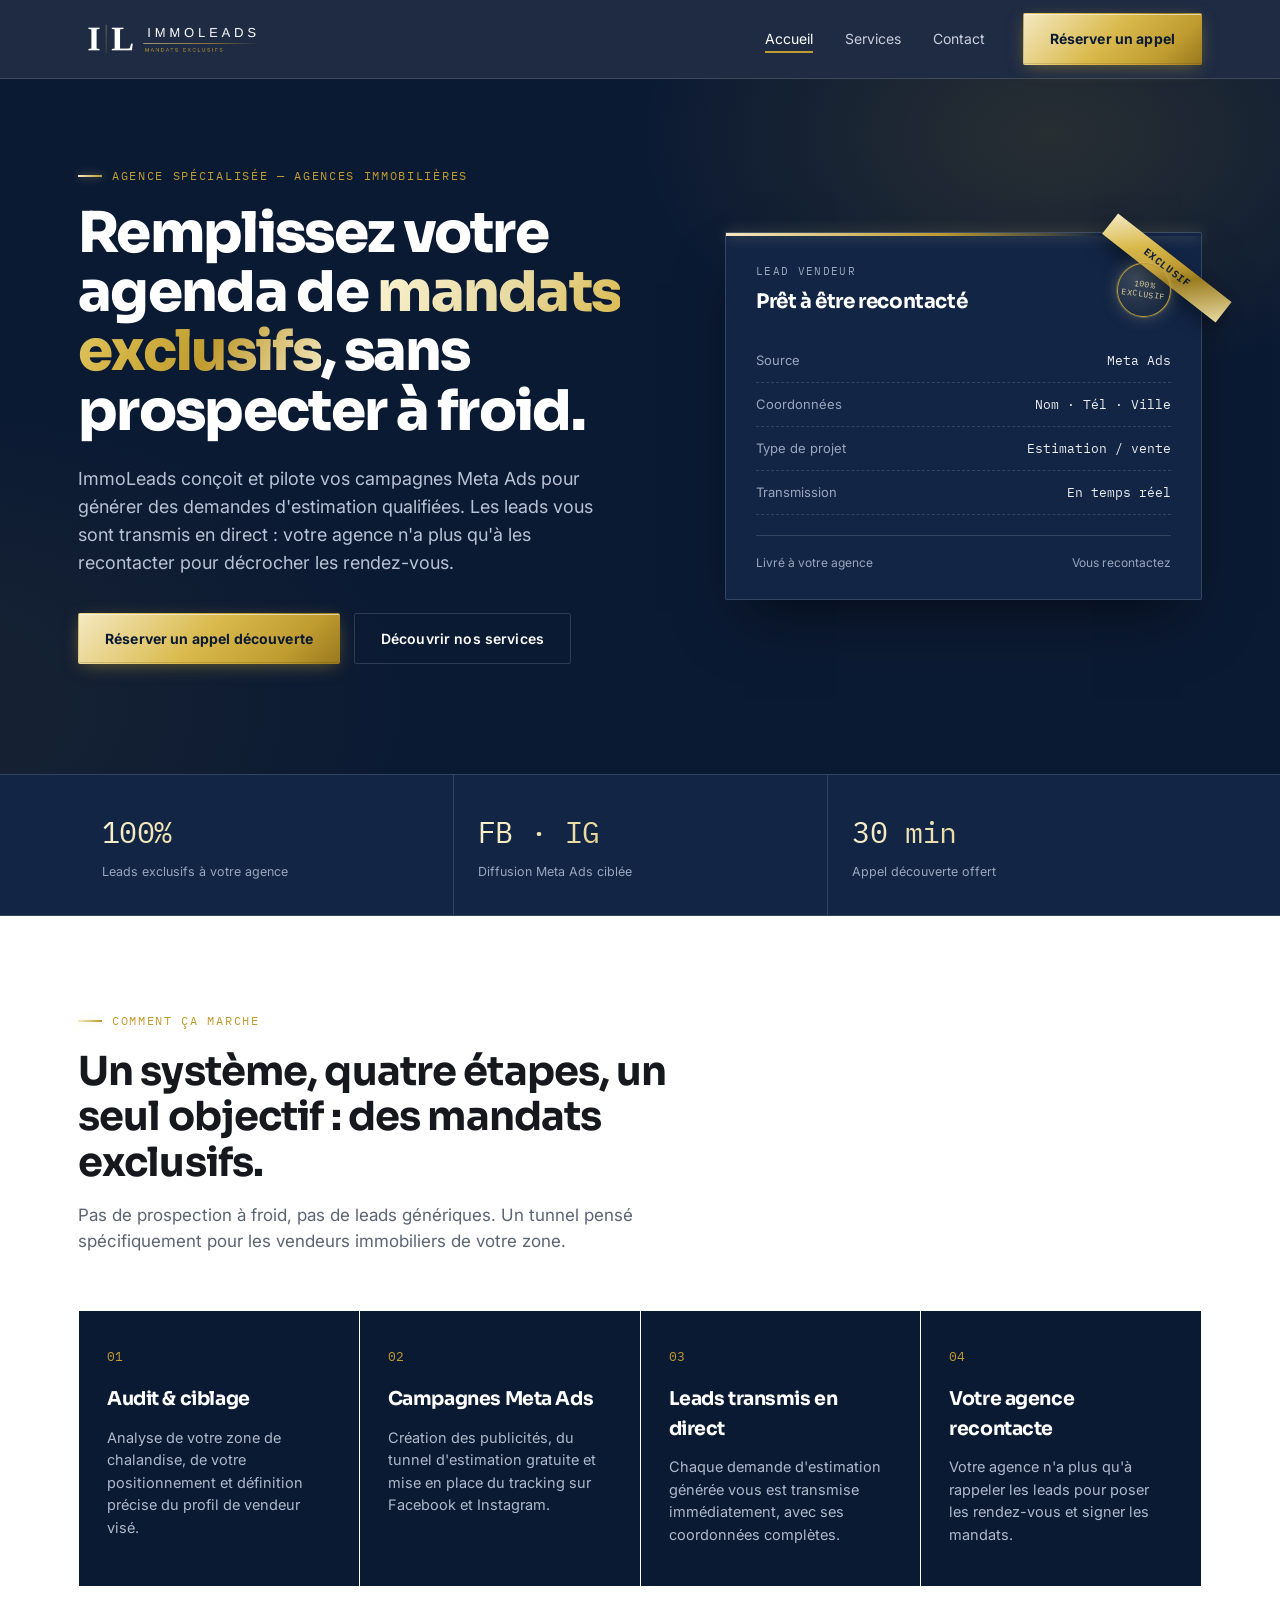
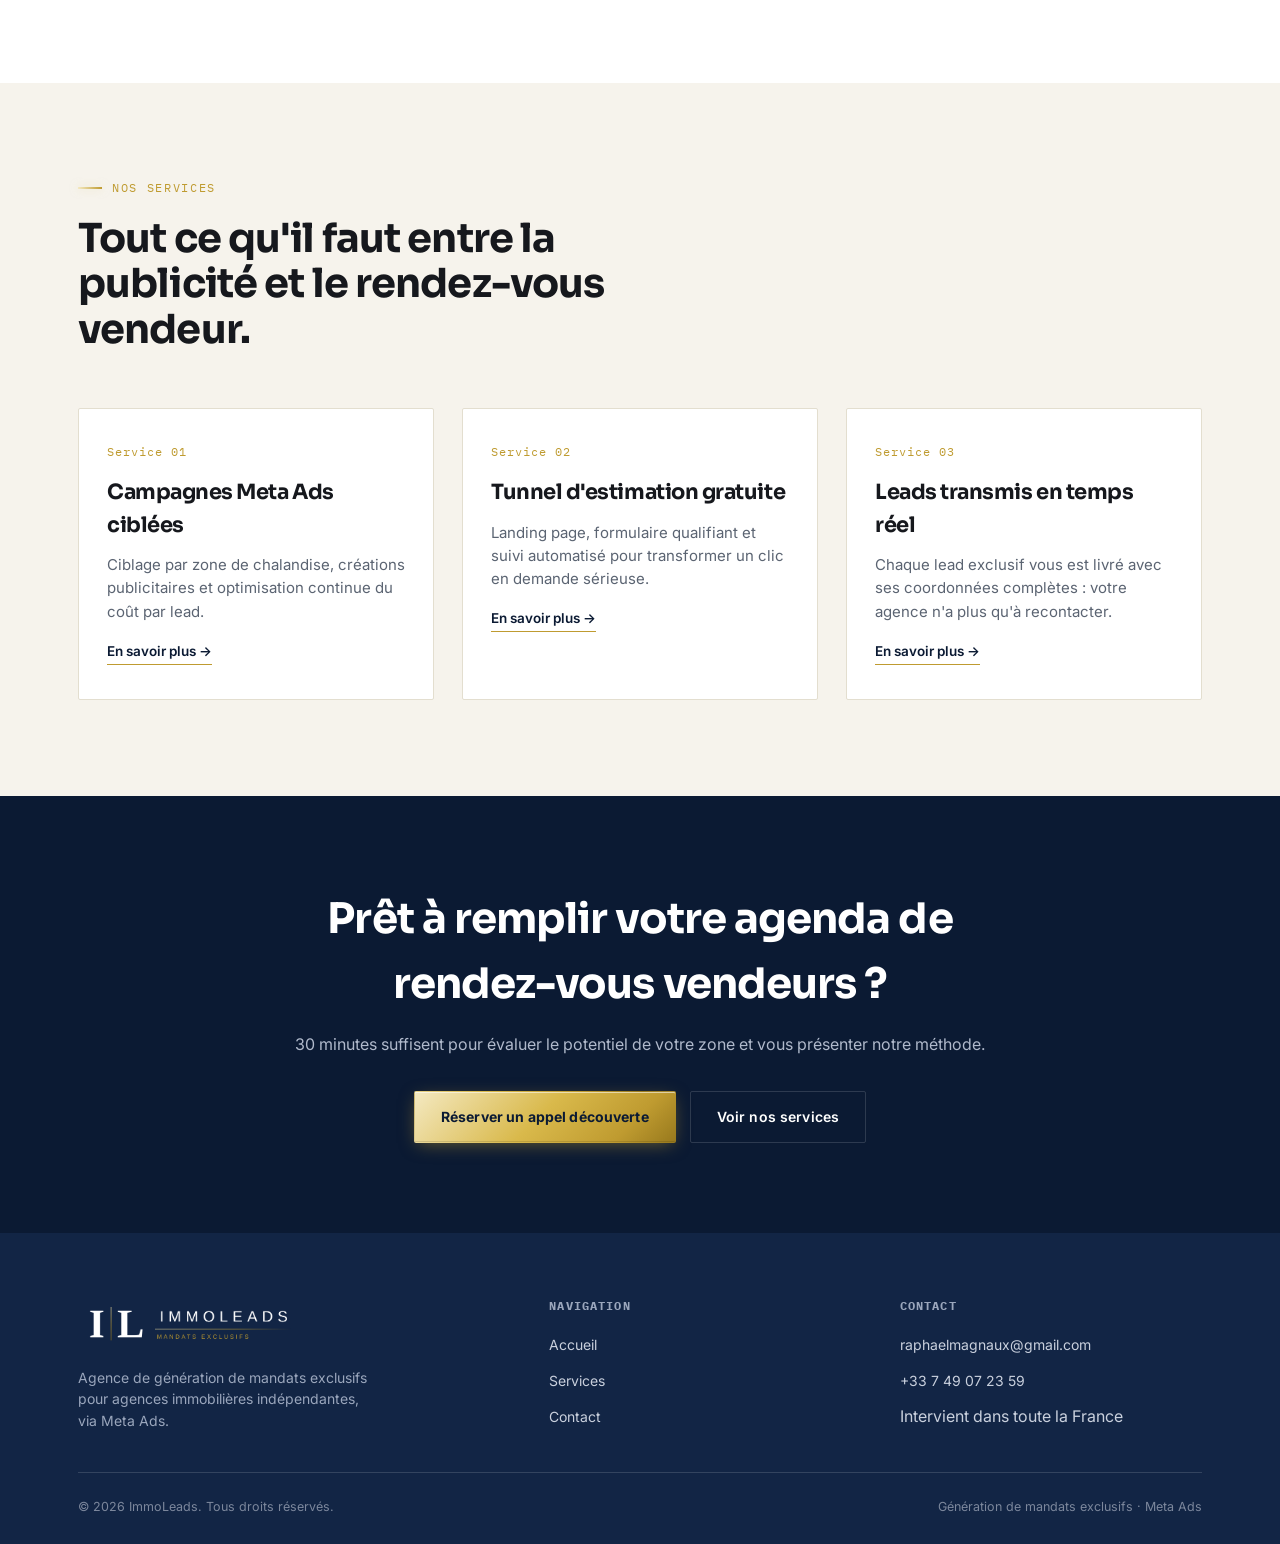
==== commit c19095b3: "Nouveau logo monogramme I|L intégré au site (header + footer) - Ajout du logo ImmoLeads (monogramme " ====
--- a/index.html
+++ b/index.html
@@ -14,7 +14,7 @@
 
 <header class="site-header">
   <div class="wrap">
-    <a href="index.html" class="logo"><span class="dot"></span>Immo<span class="accent">Leads</span></a>
+    <a href="index.html" class="logo"><img src="immoleads-logo.png" alt="ImmoLeads — Mandats exclusifs"></a>
     <nav class="nav-desktop">
       <ul class="nav-links">
         <li><a href="index.html" class="active">Accueil</a></li>
@@ -162,7 +162,7 @@
   <div class="wrap">
     <div class="footer-grid">
       <div class="footer-brand">
-        <a href="index.html" class="logo"><span class="dot"></span>Immo<span class="accent">Leads</span></a>
+        <a href="index.html" class="logo"><img src="immoleads-logo.png" alt="ImmoLeads — Mandats exclusifs"></a>
         <p>Agence de génération de mandats exclusifs pour agences immobilières indépendantes, via Meta Ads.</p>
       </div>
       <div class="footer-col">
--- a/style.css
+++ b/style.css
@@ -181,6 +181,8 @@
 }
 
 /* ---------- Brand / studio name (en vedette) ---------- */
+.logo img{ height:46px; width:auto; display:block; }
+.footer-brand .logo img{ height:54px; }
 .logo{
   font-family:var(--display);
   font-size:23px;
